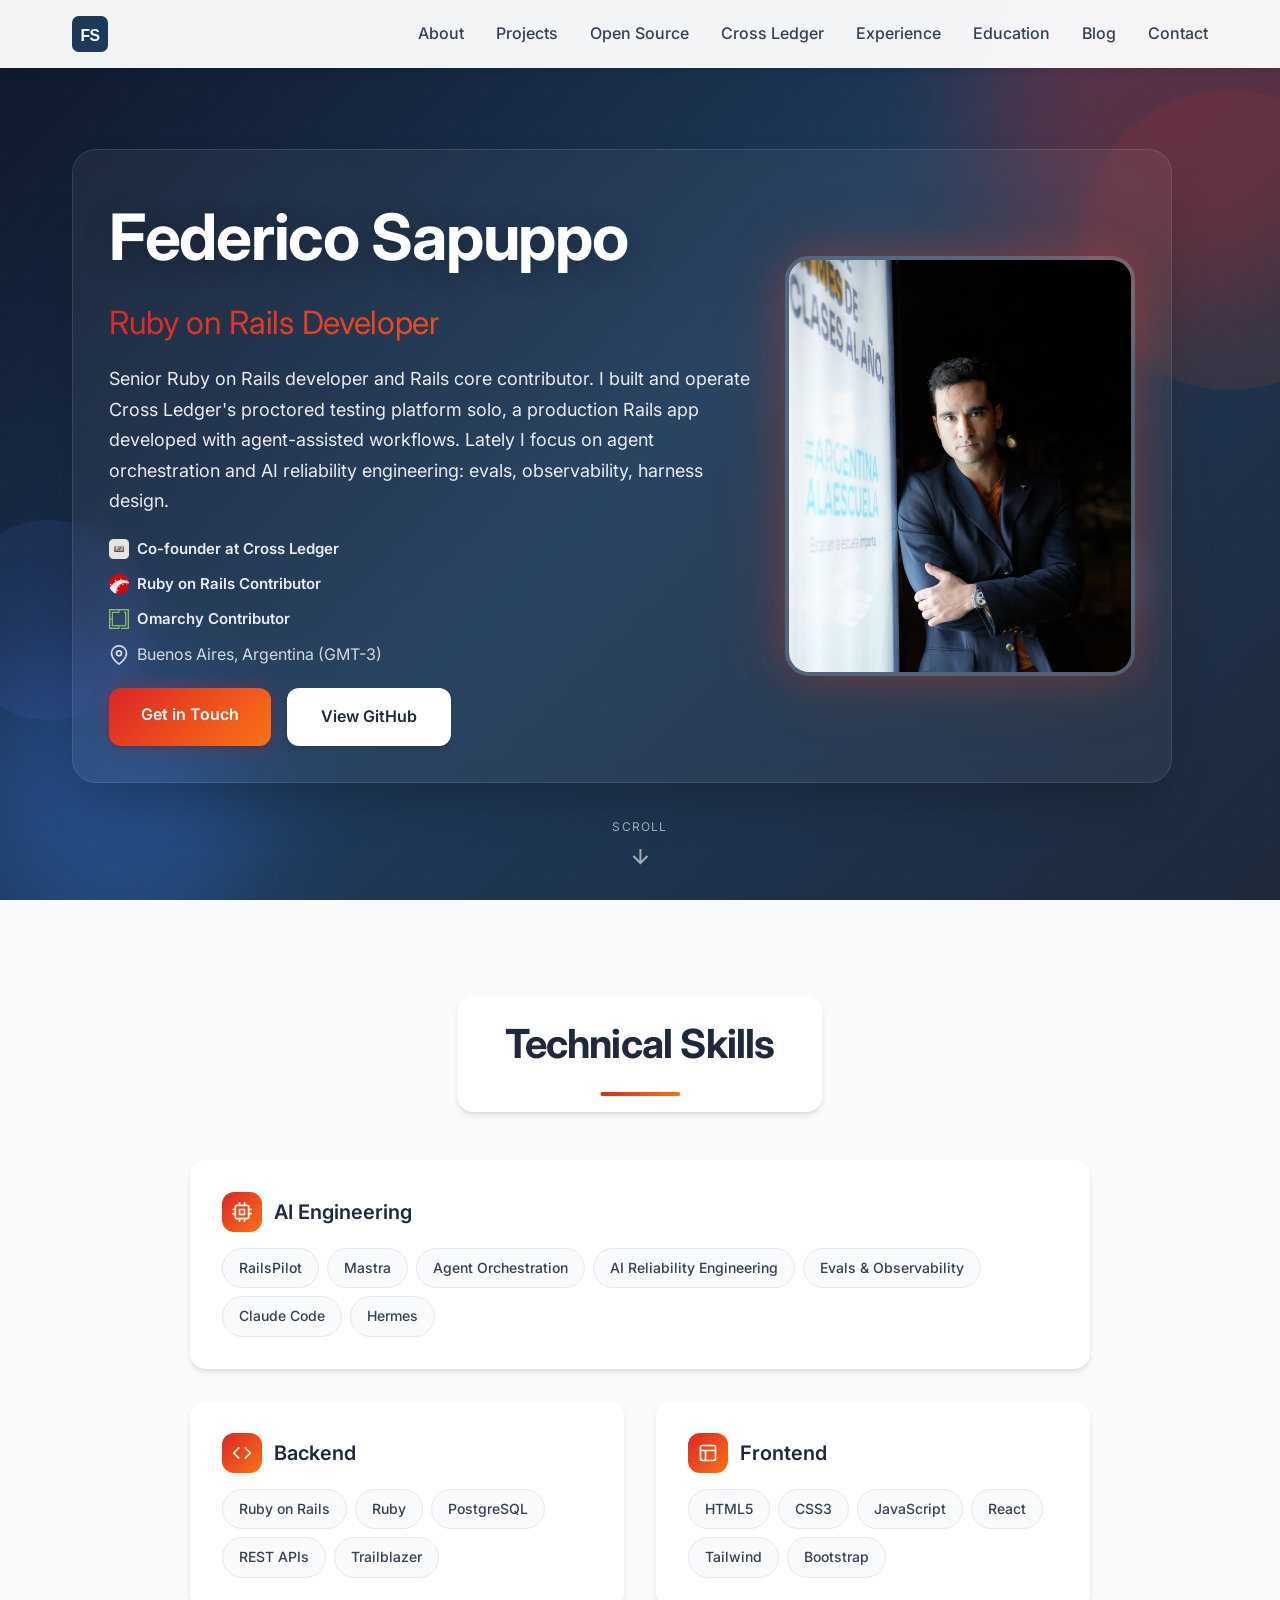
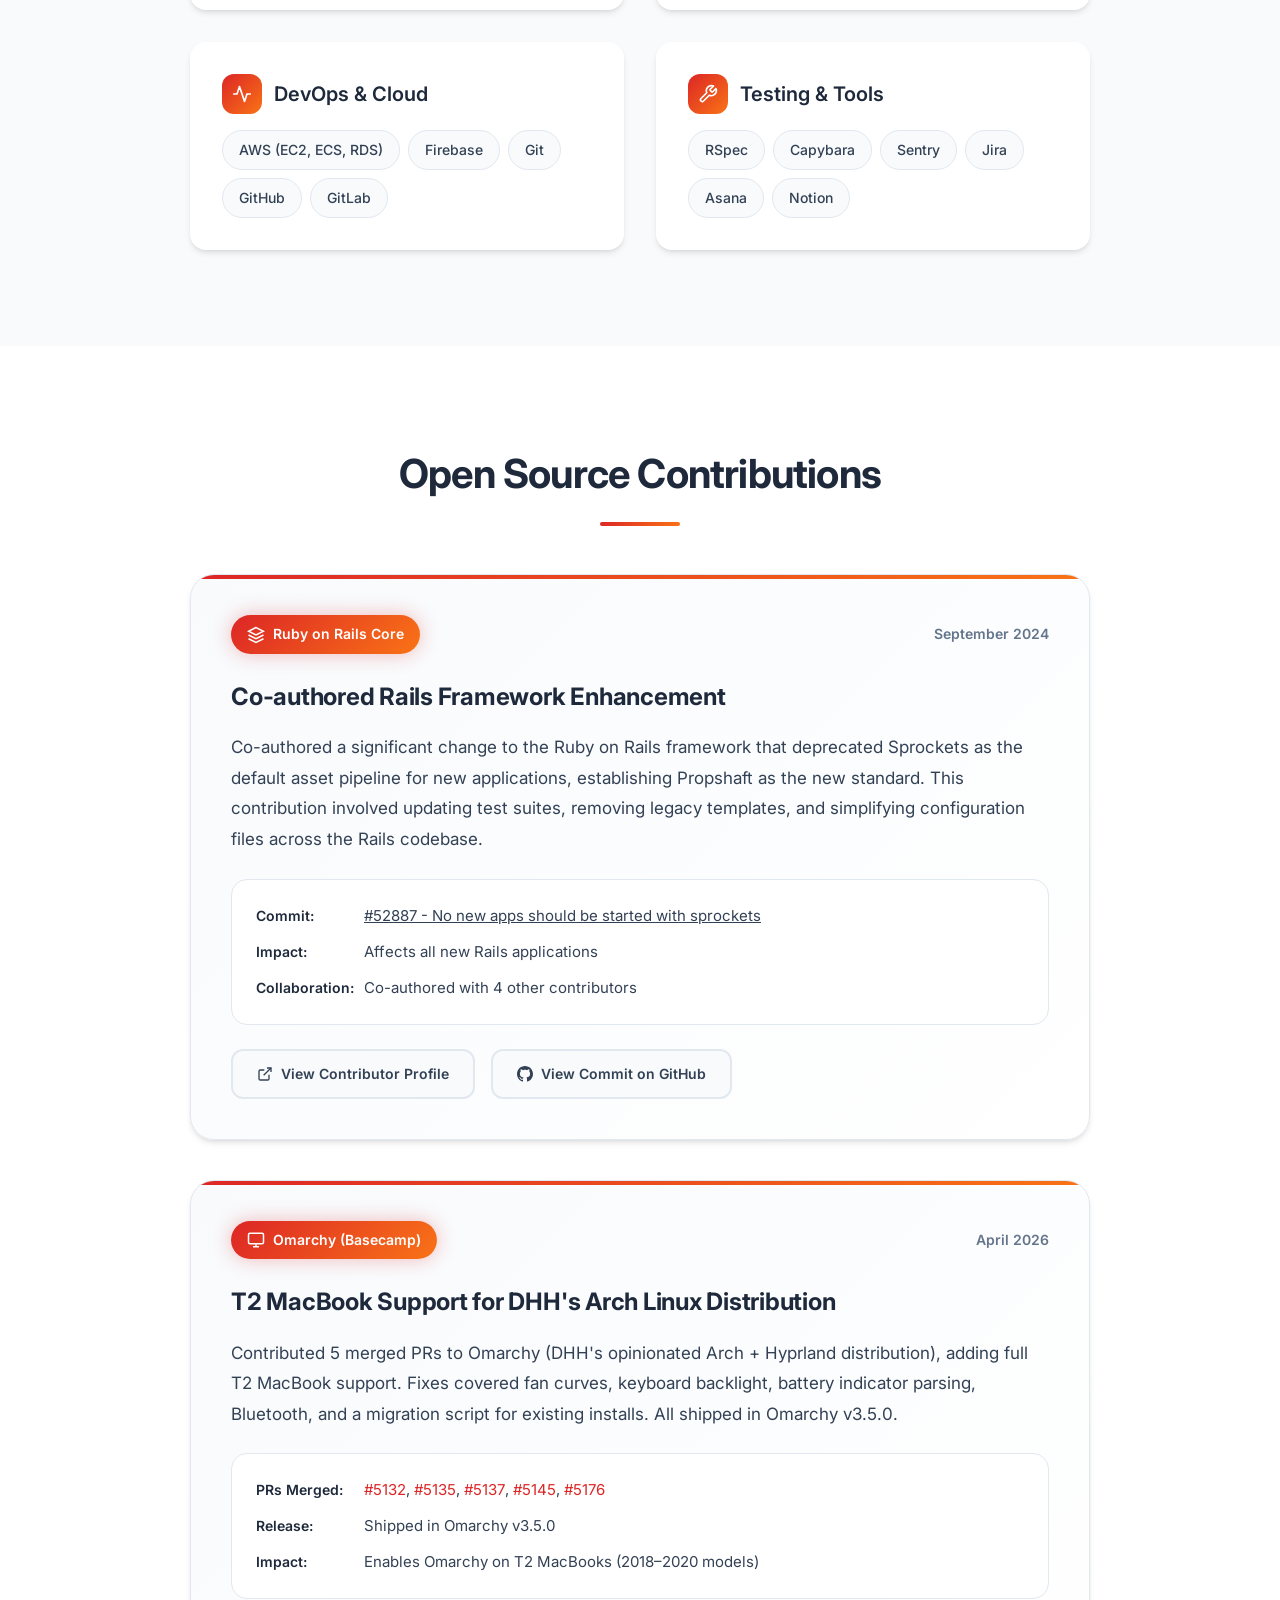
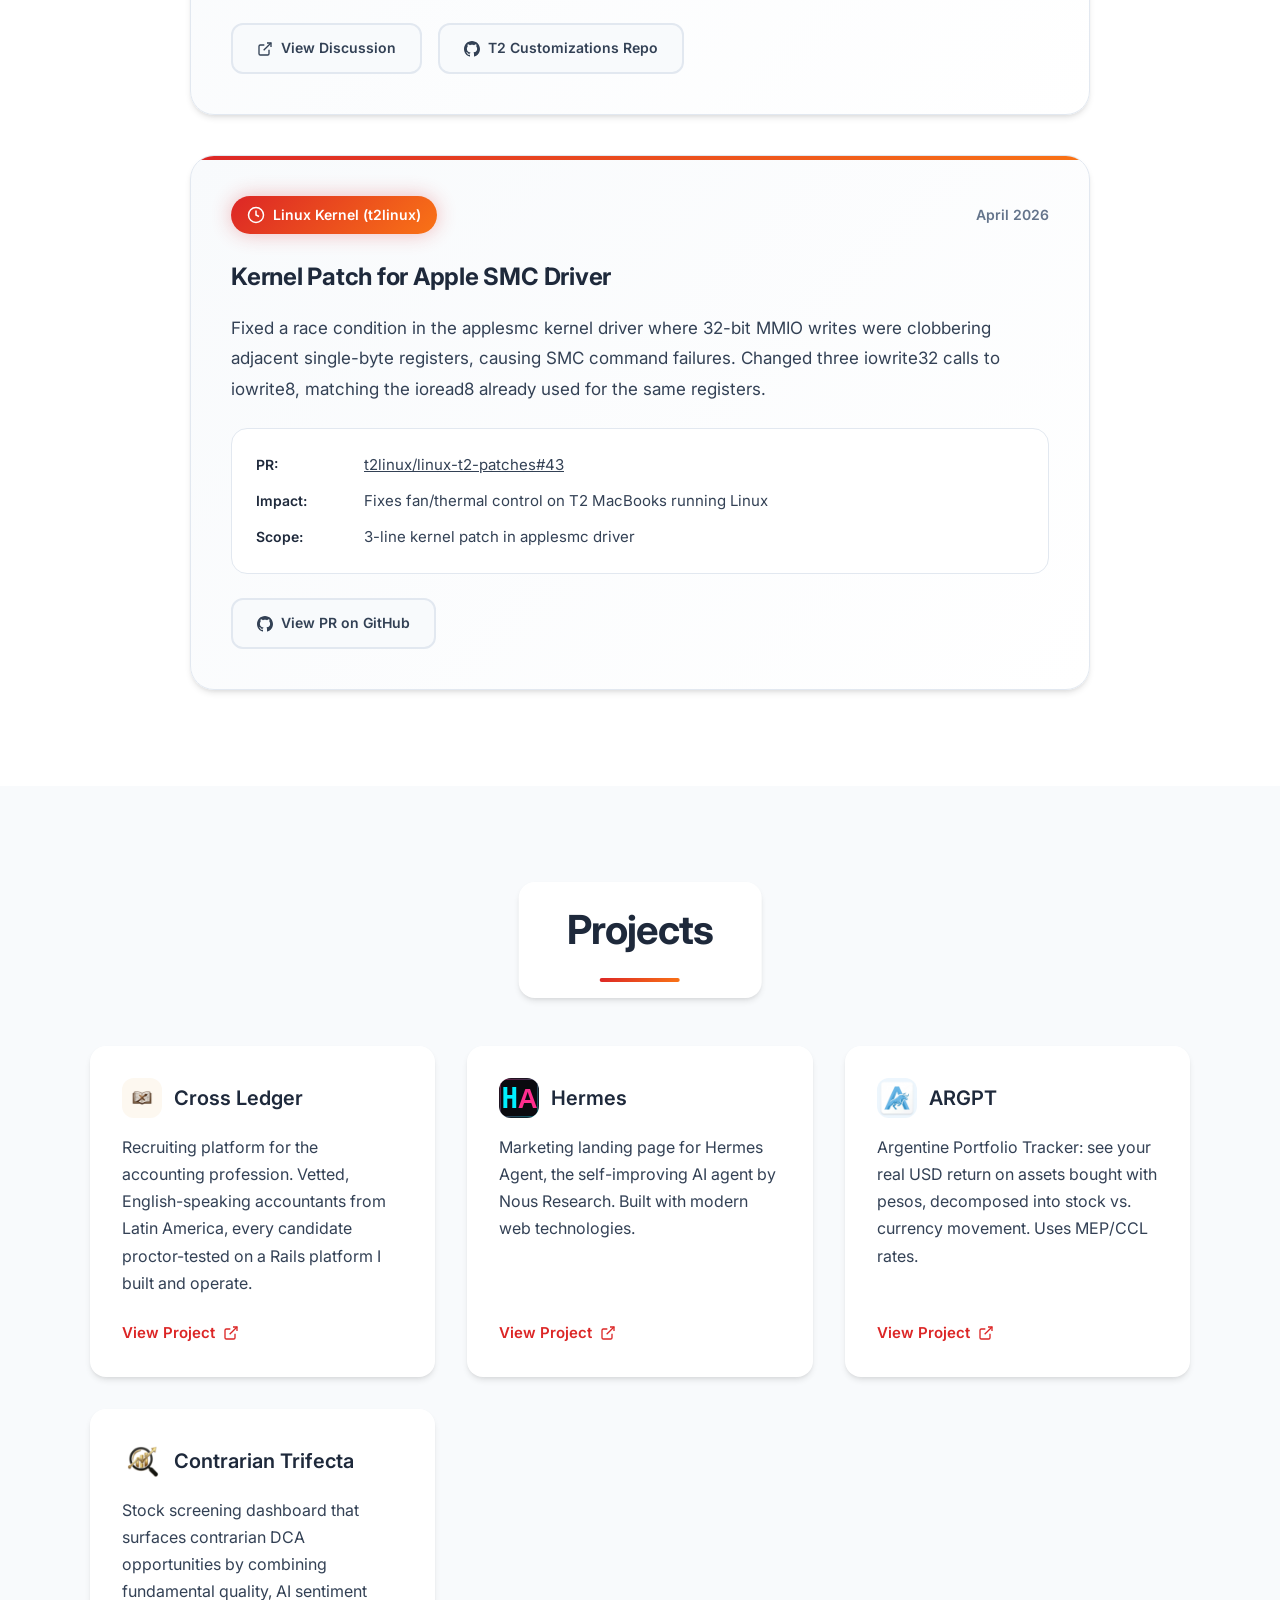
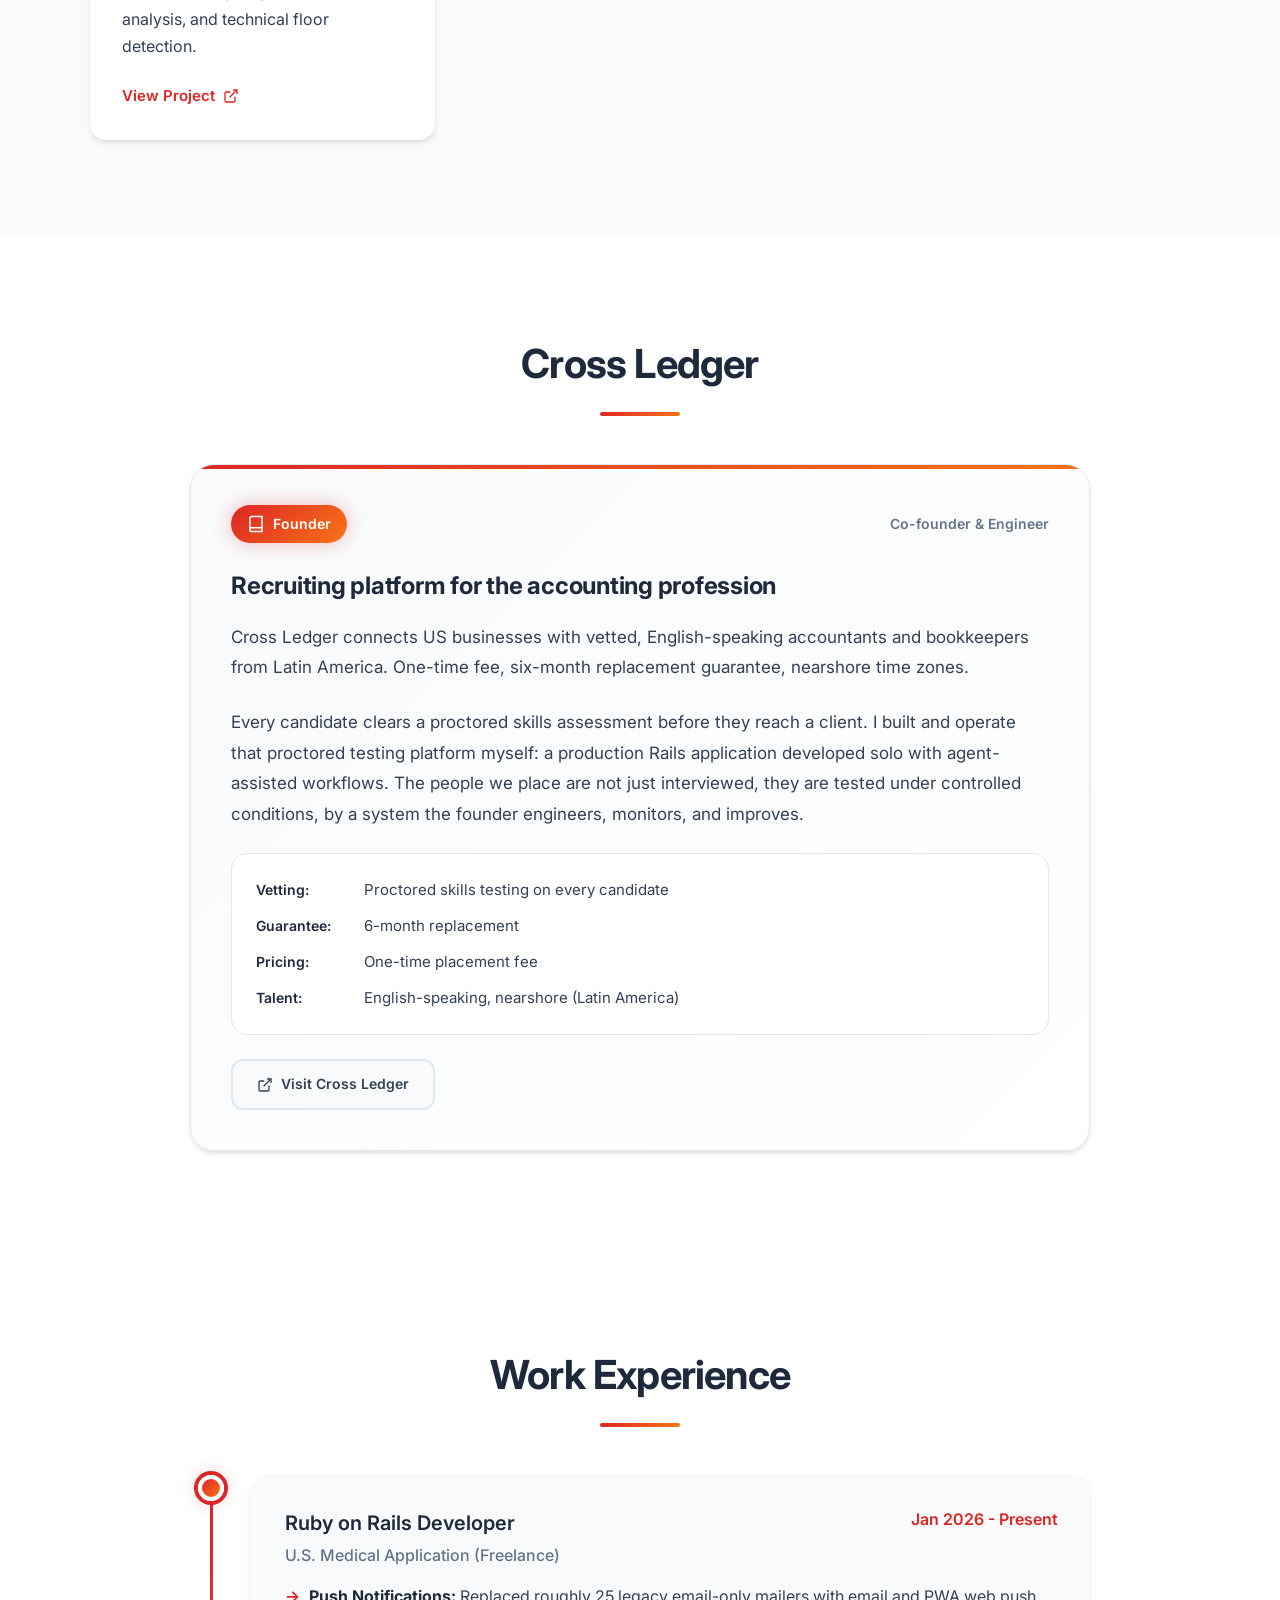
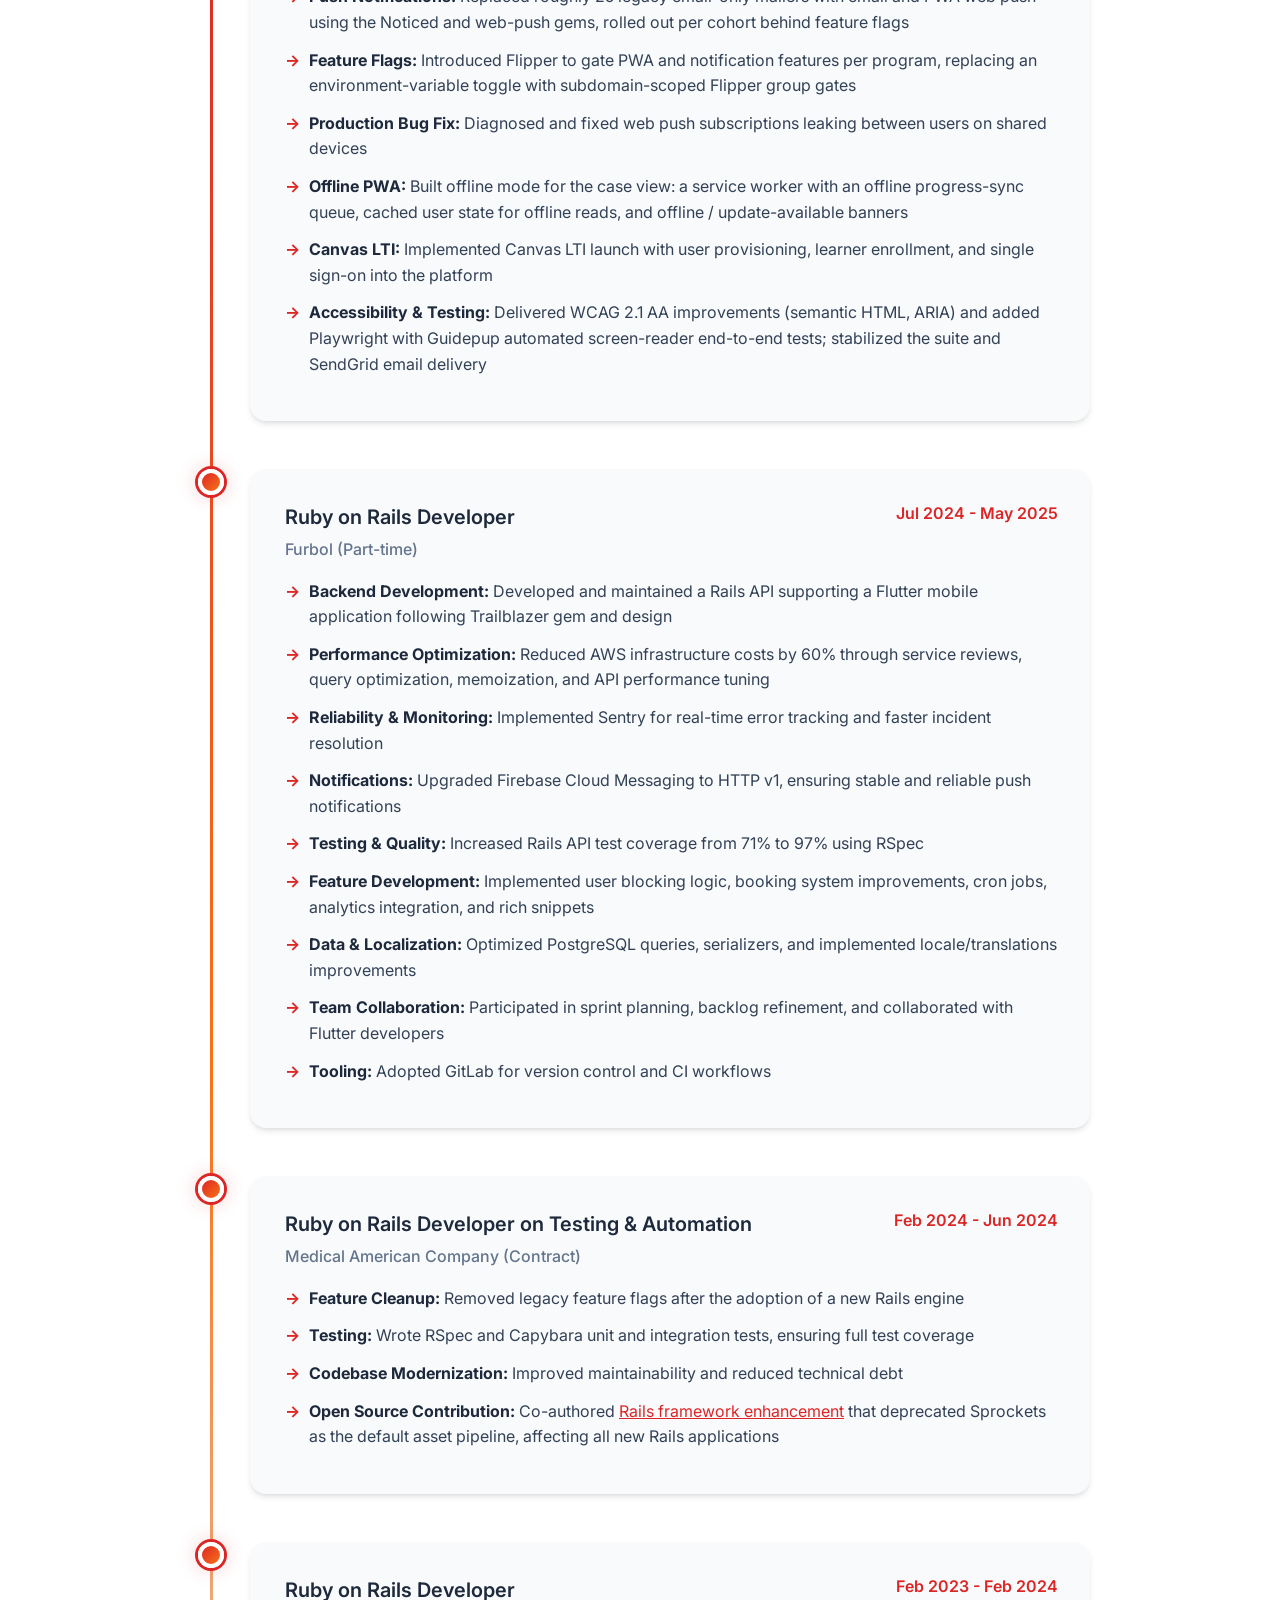
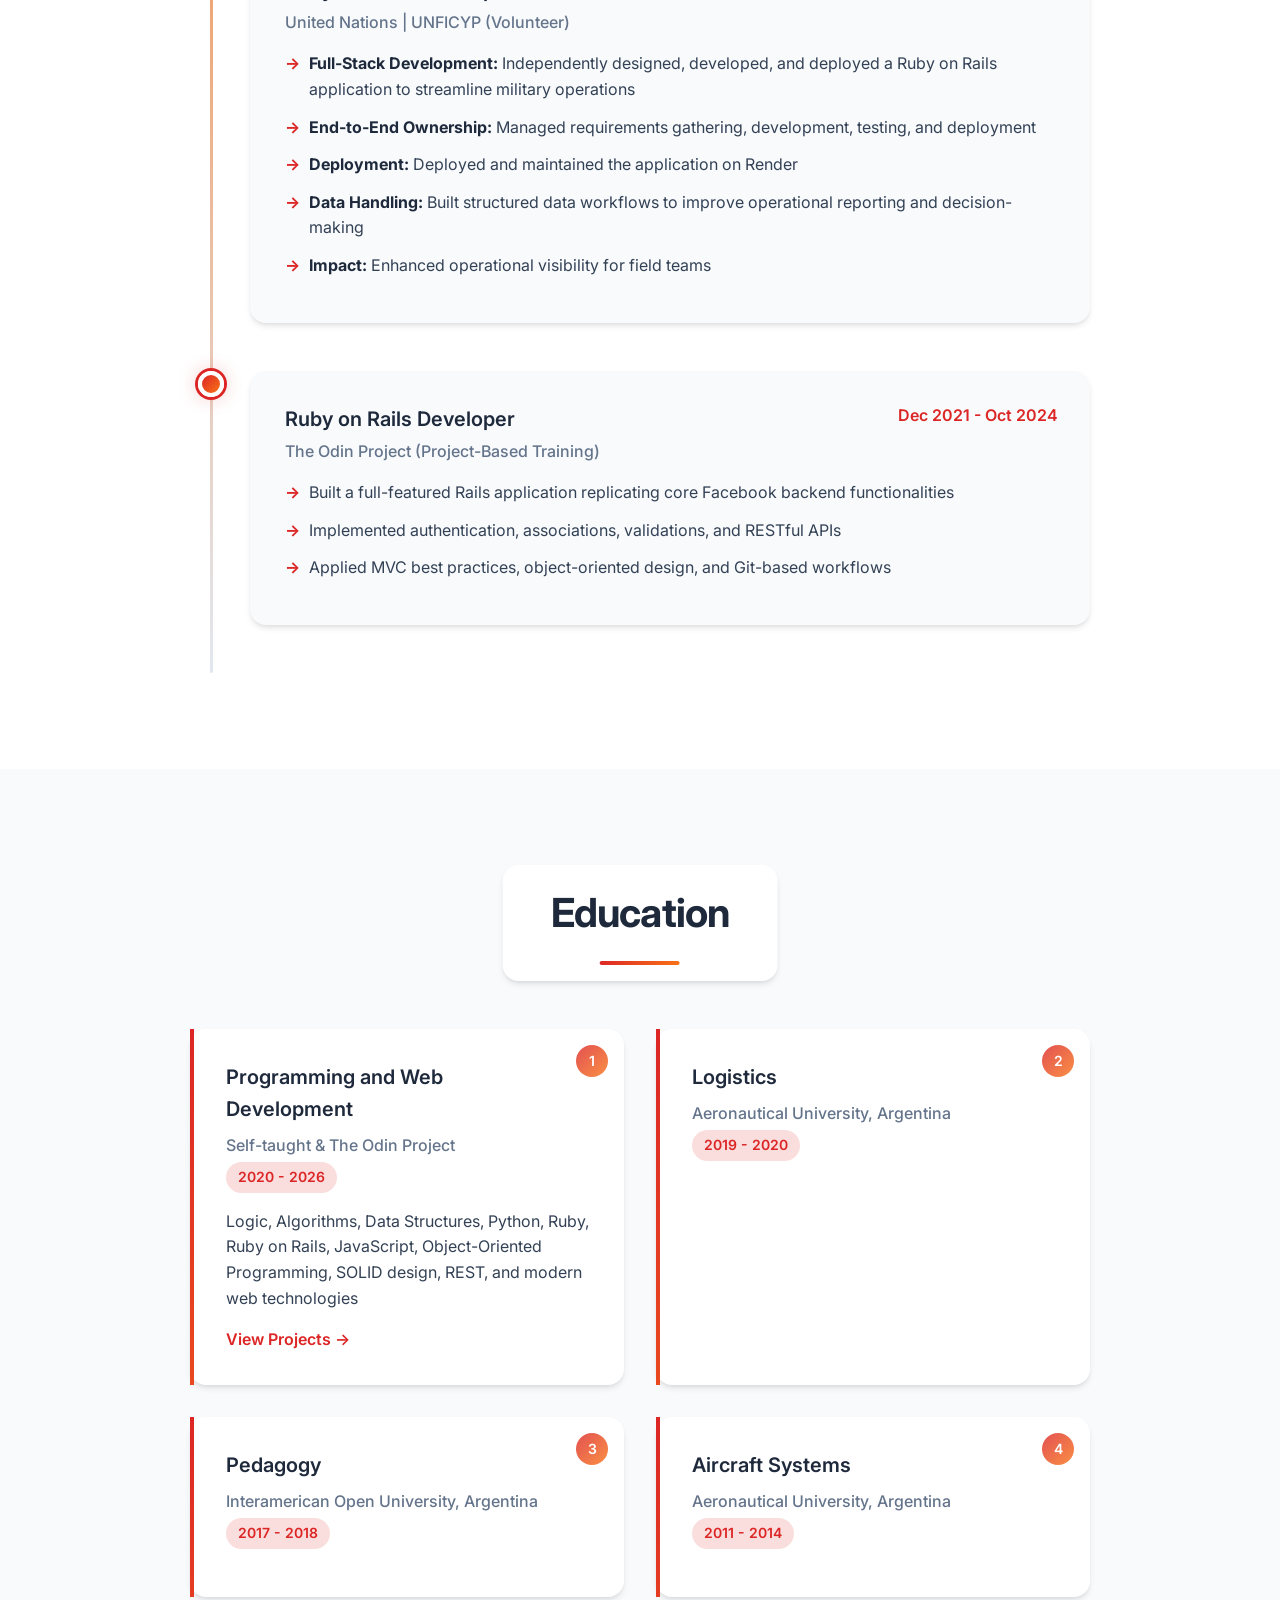
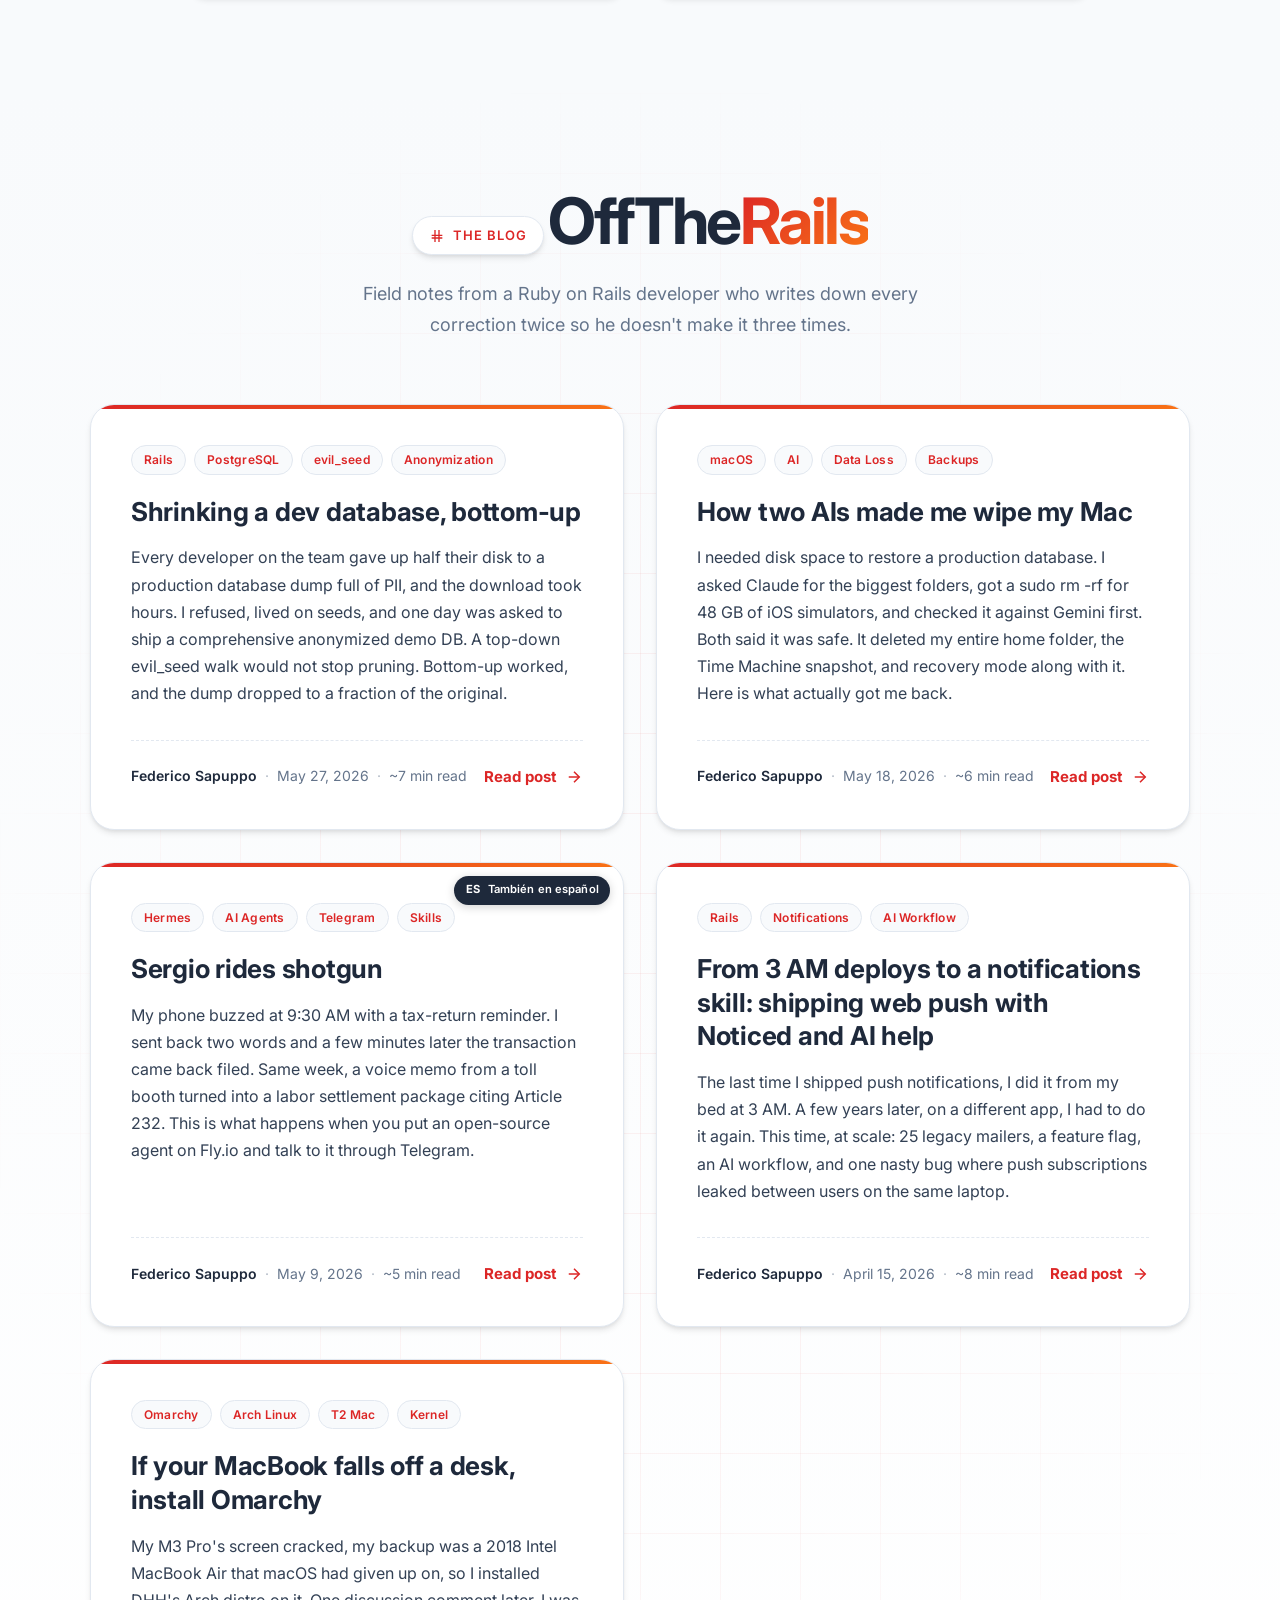
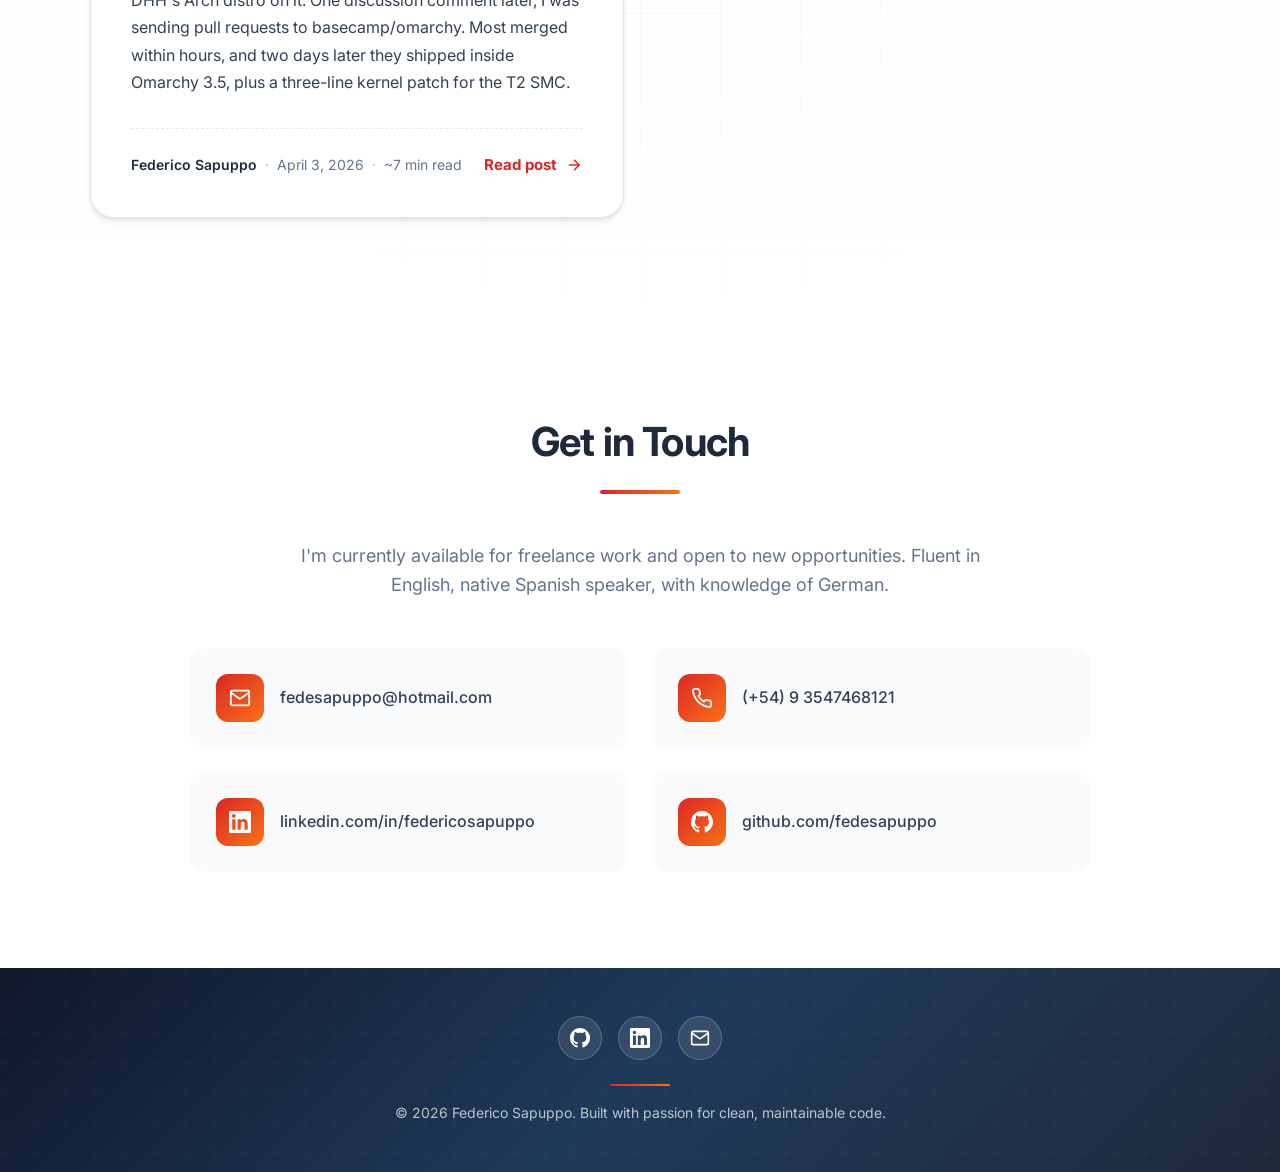
==== index.html @ 2a0ed0da "deploy: fedesapuppo/personal-website@1fe53f25c84c858ea841ea7eb1c3fbdde843193e" ====
<!DOCTYPE html>
<html lang="en">
<head>
    <meta charset="UTF-8">
    <meta name="viewport" content="width=device-width, initial-scale=1.0">
    <meta name="description" content="Federico Sapuppo, Senior Ruby on Rails developer and Rails core contributor. Co-founder of Cross Ledger. Working on agent orchestration and AI reliability engineering: evals, observability, and harness design for production LLM systems.">
    <title>Federico Sapuppo - Senior Ruby on Rails Developer</title>

    <!-- Open Graph / Social Media Meta Tags -->
    <meta property="og:type" content="profile">
    <meta property="og:title" content="Federico Sapuppo - Senior Ruby on Rails Developer">
    <meta property="og:description" content="Senior Ruby on Rails developer and Rails core contributor. Co-founder of Cross Ledger. Agent orchestration and AI reliability engineering: evals, observability, and harness design for production LLM systems.">
    <meta property="og:url" content="https://fedesapuppo.com">
    <meta property="og:image" content="https://fedesapuppo.com/og-image.jpg">
    <meta property="og:image:width" content="1600">
    <meta property="og:image:height" content="1600">
    <meta name="twitter:card" content="summary">
    <meta name="twitter:image" content="https://fedesapuppo.com/og-image.jpg">
    <meta name="twitter:title" content="Federico Sapuppo - Senior Ruby on Rails Developer">
    <meta name="twitter:description" content="Senior Ruby on Rails Developer | Rails Core Contributor | AI Reliability Engineering | Co-founder, Cross Ledger">

    <link rel="icon" type="image/svg+xml" href="favicon.svg">
    <link rel="icon" type="image/png" sizes="32x32" href="favicon.png">
    <link rel="icon" type="image/png" sizes="192x192" href="favicon-192.png">
    <link rel="apple-touch-icon" sizes="192x192" href="favicon-192.png">
    <link rel="alternate" type="application/rss+xml" title="Off The Rails: Federico Sapuppo" href="https://fedesapuppo.com/blog/feed.xml">
    <link rel="stylesheet" href="styles.css">
    <link rel="preconnect" href="https://fonts.googleapis.com">
    <link rel="preconnect" href="https://fonts.gstatic.com" crossorigin>
    <link href="https://fonts.googleapis.com/css2?family=Inter:wght@300;400;600;700&display=swap" rel="stylesheet">

    <!-- Schema.org Structured Data -->
    <script type="application/ld+json">
    {
      "@context": "https://schema.org",
      "@type": "Person",
      "name": "Federico Sapuppo",
      "jobTitle": "Senior Ruby on Rails Developer",
      "location": {
        "@type": "Place",
        "name": "Buenos Aires, Argentina"
      },
      "worksFor": {
        "@type": "Organization",
        "name": "Cross Ledger",
        "url": "https://crossledger.net"
      },
      "email": "fedesapuppo@hotmail.com",
      "telephone": "+5493547468121",
      "url": "https://fedesapuppo.com",
      "image": "https://fedesapuppo.com/profile.jpg",
      "sameAs": [
        "https://github.com/fedesapuppo",
        "https://linkedin.com/in/federicosapuppo",
        "https://contributors.rubyonrails.org/contributors/federico-sapuppo/commits"
      ],
      "description": "Senior Ruby on Rails developer and Rails core contributor. Co-founder of Cross Ledger. Focused on agent orchestration and AI reliability engineering: evals, observability, and harness design for production LLM systems.",
      "knowsAbout": [
        "Ruby on Rails",
        "AI Agent Orchestration",
        "AI Reliability Engineering",
        "LLM Evaluations",
        "Observability",
        "Agent-Assisted Development",
        "Backend Development",
        "PostgreSQL",
        "AWS",
        "REST APIs",
        "Ruby",
        "JavaScript",
        "React",
        "Testing",
        "Open Source Contribution"
      ],
      "award": [
        {
          "@type": "CreativeWork",
          "name": "Ruby on Rails Core Contribution",
          "description": "Co-authored Rails framework enhancement deprecating Sprockets for new applications",
          "url": "https://github.com/rails/rails/commit/0f43feda04d45aec064aedc312d265a529e4915d",
          "datePublished": "2024-09-14"
        }
      ]
    }
    </script>
</head>
<body>
    <!-- Navigation -->
    <nav class="navbar">
        <div class="container">
            <a href="#" class="logo" aria-label="Federico Sapuppo home"><img src="favicon.svg" alt=""></a>
            <button class="hamburger" aria-label="Toggle navigation" aria-expanded="false">
                <span></span>
                <span></span>
                <span></span>
            </button>
            <ul class="nav-links">
                <li><a href="#about">About</a></li>
                <li><a href="#projects">Projects</a></li>
                <li><a href="#open-source">Open Source</a></li>
                <li><a href="#cross-ledger">Cross Ledger</a></li>
                <li><a href="#experience">Experience</a></li>
                <li><a href="#education">Education</a></li>
                <li><a href="blog/">Blog</a></li>
                <li><a href="#contact">Contact</a></li>
            </ul>
        </div>
    </nav>

    <!-- Hero Section -->
    <section class="hero" id="about">
        <!-- Floating geometric shapes -->
        <div class="hero-shapes">
            <div class="shape shape-1"></div>
            <div class="shape shape-2"></div>
            <div class="shape shape-3"></div>
            <div class="shape shape-4"></div>
            <div class="orb orb-1"></div>
            <div class="orb orb-2"></div>
        </div>

        <div class="container">
            <div class="hero-content">
                <div class="hero-card">
                    <div class="hero-card-inner">
                        <div class="hero-text">
                            <h1 class="hero-title">Federico Sapuppo</h1>
                            <h2 class="hero-subtitle">Ruby on Rails Developer</h2>
                            <p class="hero-description">
                                Senior Ruby on Rails developer and Rails core contributor. I built and operate Cross Ledger's proctored testing platform solo, a production Rails app developed with agent-assisted workflows. Lately I focus on agent orchestration and AI reliability engineering: evals, observability, harness design.
                            </p>
                            <div class="hero-meta-line">
                                <div class="hero-rails-contributor">
                                    <img src="crossledger-icon.png" width="20" height="20" alt="" aria-hidden="true">
                                    <a href="https://crossledger.net" target="_blank" rel="noopener noreferrer">Co-founder at Cross Ledger</a>
                                </div>
                                <div class="hero-rails-contributor">
                                    <img src="rails-icon.png" width="20" height="20" alt="" aria-hidden="true">
                                    <a href="https://contributors.rubyonrails.org/contributors/federico-sapuppo/commits" target="_blank" rel="noopener noreferrer">Ruby on Rails Contributor</a>
                                </div>
                                <div class="hero-rails-contributor">
                                    <img src="omarchy-icon.png" width="20" height="20" alt="" aria-hidden="true">
                                    <a href="https://github.com/basecamp/omarchy/discussions/773" target="_blank" rel="noopener noreferrer">Omarchy Contributor</a>
                                </div>
                                <div class="hero-location">
                                    <svg width="20" height="20" viewBox="0 0 24 24" fill="none" stroke="currentColor" stroke-width="2">
                                        <path d="M21 10c0 7-9 13-9 13s-9-6-9-13a9 9 0 0 1 18 0z"></path>
                                        <circle cx="12" cy="10" r="3"></circle>
                                    </svg>
                                    Buenos Aires, Argentina (GMT-3)
                                </div>
                            </div>
                            <div class="hero-buttons">
                                <a href="#contact" class="btn btn-primary">Get in Touch</a>
                                <a href="https://github.com/fedesapuppo" target="_blank" rel="noopener noreferrer" class="btn btn-secondary">View GitHub</a>
                            </div>
                        </div>
                        <div class="hero-photo">
                            <img src="profile.jpg" alt="Federico Sapuppo" class="profile-img">
                        </div>
                    </div>
                </div>
            </div>
        </div>

        <!-- Scroll indicator -->
        <div class="scroll-indicator">
            <span>Scroll</span>
            <svg width="24" height="24" viewBox="0 0 24 24" fill="none" stroke="currentColor" stroke-width="2">
                <path d="M12 5v14M19 12l-7 7-7-7"/>
            </svg>
        </div>
    </section>

    <!-- Skills Section -->
    <section class="skills">
        <div class="container">
            <h2 class="section-title">Technical Skills</h2>
            <div class="skills-grid">
                <div class="skill-category skill-category--featured">
                    <div class="skill-header">
                        <div class="skill-icon">
                            <svg viewBox="0 0 24 24" fill="none" stroke="currentColor" stroke-width="2" stroke-linecap="round" stroke-linejoin="round">
                                <rect x="4" y="4" width="16" height="16" rx="2"></rect>
                                <rect x="9" y="9" width="6" height="6"></rect>
                                <line x1="9" y1="1" x2="9" y2="4"></line>
                                <line x1="15" y1="1" x2="15" y2="4"></line>
                                <line x1="9" y1="20" x2="9" y2="23"></line>
                                <line x1="15" y1="20" x2="15" y2="23"></line>
                                <line x1="20" y1="9" x2="23" y2="9"></line>
                                <line x1="20" y1="14" x2="23" y2="14"></line>
                                <line x1="1" y1="9" x2="4" y2="9"></line>
                                <line x1="1" y1="14" x2="4" y2="14"></line>
                            </svg>
                        </div>
                        <h3>AI Engineering</h3>
                    </div>
                    <div class="skill-tags">
                        <a href="https://github.com/tute/railspilot-toolkit" target="_blank" rel="noopener noreferrer" class="tag">RailsPilot</a>
                        <a href="https://mastra.ai" target="_blank" rel="noopener noreferrer" class="tag">Mastra</a>
                        <a href="blog/sergio-pocket.html" class="tag">Agent Orchestration</a>
                        <a href="blog/sergio-pocket.html" class="tag">AI Reliability Engineering</a>
                        <a href="https://railspilot.ai" target="_blank" rel="noopener noreferrer" class="tag">Evals &amp; Observability</a>
                        <a href="https://claude.ai/code" target="_blank" rel="noopener noreferrer" class="tag">Claude Code</a>
                        <a href="https://hermes.nousresearch.com/" target="_blank" rel="noopener noreferrer" class="tag">Hermes</a>
                    </div>
                </div>
                <div class="skill-category">
                    <div class="skill-header">
                        <div class="skill-icon">
                            <svg viewBox="0 0 24 24" fill="none" stroke="currentColor" stroke-width="2" stroke-linecap="round" stroke-linejoin="round">
                                <polyline points="16 18 22 12 16 6"></polyline>
                                <polyline points="8 6 2 12 8 18"></polyline>
                            </svg>
                        </div>
                        <h3>Backend</h3>
                    </div>
                    <div class="skill-tags">
                        <a href="https://rubyonrails.org/" target="_blank" rel="noopener noreferrer" class="tag">Ruby on Rails</a>
                        <a href="https://www.ruby-lang.org/" target="_blank" rel="noopener noreferrer" class="tag">Ruby</a>
                        <a href="https://www.postgresql.org/" target="_blank" rel="noopener noreferrer" class="tag">PostgreSQL</a>
                        <a href="https://restfulapi.net/" target="_blank" rel="noopener noreferrer" class="tag">REST APIs</a>
                        <a href="https://trailblazer.to/" target="_blank" rel="noopener noreferrer" class="tag">Trailblazer</a>
                    </div>
                </div>
                <div class="skill-category">
                    <div class="skill-header">
                        <div class="skill-icon">
                            <svg viewBox="0 0 24 24" fill="none" stroke="currentColor" stroke-width="2" stroke-linecap="round" stroke-linejoin="round">
                                <rect x="3" y="3" width="18" height="18" rx="2" ry="2"></rect>
                                <line x1="3" y1="9" x2="21" y2="9"></line>
                                <line x1="9" y1="21" x2="9" y2="9"></line>
                            </svg>
                        </div>
                        <h3>Frontend</h3>
                    </div>
                    <div class="skill-tags">
                        <a href="https://developer.mozilla.org/en-US/docs/Web/HTML" target="_blank" rel="noopener noreferrer" class="tag">HTML5</a>
                        <a href="https://developer.mozilla.org/en-US/docs/Web/CSS" target="_blank" rel="noopener noreferrer" class="tag">CSS3</a>
                        <a href="https://developer.mozilla.org/en-US/docs/Web/JavaScript" target="_blank" rel="noopener noreferrer" class="tag">JavaScript</a>
                        <a href="https://react.dev/" target="_blank" rel="noopener noreferrer" class="tag">React</a>
                        <a href="https://tailwindcss.com/" target="_blank" rel="noopener noreferrer" class="tag">Tailwind</a>
                        <a href="https://getbootstrap.com/" target="_blank" rel="noopener noreferrer" class="tag">Bootstrap</a>
                    </div>
                </div>
                <div class="skill-category">
                    <div class="skill-header">
                        <div class="skill-icon">
                            <svg viewBox="0 0 24 24" fill="none" stroke="currentColor" stroke-width="2" stroke-linecap="round" stroke-linejoin="round">
                                <path d="M22 12h-4l-3 9L9 3l-3 9H2"></path>
                            </svg>
                        </div>
                        <h3>DevOps & Cloud</h3>
                    </div>
                    <div class="skill-tags">
                        <a href="https://aws.amazon.com/" target="_blank" rel="noopener noreferrer" class="tag">AWS (EC2, ECS, RDS)</a>
                        <a href="https://firebase.google.com/" target="_blank" rel="noopener noreferrer" class="tag">Firebase</a>
                        <a href="https://git-scm.com/" target="_blank" rel="noopener noreferrer" class="tag">Git</a>
                        <a href="https://github.com/" target="_blank" rel="noopener noreferrer" class="tag">GitHub</a>
                        <a href="https://gitlab.com/" target="_blank" rel="noopener noreferrer" class="tag">GitLab</a>
                    </div>
                </div>
                <div class="skill-category">
                    <div class="skill-header">
                        <div class="skill-icon">
                            <svg viewBox="0 0 24 24" fill="none" stroke="currentColor" stroke-width="2" stroke-linecap="round" stroke-linejoin="round">
                                <path d="M14.7 6.3a1 1 0 0 0 0 1.4l1.6 1.6a1 1 0 0 0 1.4 0l3.77-3.77a6 6 0 0 1-7.94 7.94l-6.91 6.91a2.12 2.12 0 0 1-3-3l6.91-6.91a6 6 0 0 1 7.94-7.94l-3.76 3.76z"></path>
                            </svg>
                        </div>
                        <h3>Testing & Tools</h3>
                    </div>
                    <div class="skill-tags">
                        <a href="https://rspec.info/" target="_blank" rel="noopener noreferrer" class="tag">RSpec</a>
                        <a href="https://teamcapybara.github.io/capybara/" target="_blank" rel="noopener noreferrer" class="tag">Capybara</a>
                        <a href="https://sentry.io/" target="_blank" rel="noopener noreferrer" class="tag">Sentry</a>
                        <a href="https://www.atlassian.com/software/jira" target="_blank" rel="noopener noreferrer" class="tag">Jira</a>
                        <a href="https://asana.com/" target="_blank" rel="noopener noreferrer" class="tag">Asana</a>
                        <a href="https://www.notion.so/" target="_blank" rel="noopener noreferrer" class="tag">Notion</a>
                    </div>
                </div>
            </div>
        </div>
    </section>

    <!-- Open Source Contributions Section -->
    <section class="open-source" id="open-source">
        <div class="container">
            <h2 class="section-title">Open Source Contributions</h2>
            <div class="contribution-card">
                <div class="contribution-header">
                    <div class="contribution-badge">
                        <svg width="24" height="24" viewBox="0 0 24 24" fill="none" stroke="currentColor" stroke-width="2">
                            <path d="M12 2L2 7l10 5 10-5-10-5z"></path>
                            <path d="M2 17l10 5 10-5"></path>
                            <path d="M2 12l10 5 10-5"></path>
                        </svg>
                        Ruby on Rails Core
                    </div>
                    <span class="contribution-date">September 2024</span>
                </div>
                <h3 class="contribution-title">Co-authored Rails Framework Enhancement</h3>
                <p class="contribution-description">
                    Co-authored a significant change to the Ruby on Rails framework that deprecated Sprockets as the default asset pipeline for new applications, establishing Propshaft as the new standard. This contribution involved updating test suites, removing legacy templates, and simplifying configuration files across the Rails codebase.
                </p>
                <div class="contribution-details">
                    <div class="contribution-stat">
                        <span class="stat-label">Commit:</span>
                        <a href="https://github.com/rails/rails/commit/0f43feda04d45aec064aedc312d265a529e4915d" target="_blank" rel="noopener noreferrer" class="stat-value">
                            #52887 - No new apps should be started with sprockets
                        </a>
                    </div>
                    <div class="contribution-stat">
                        <span class="stat-label">Impact:</span>
                        <span class="stat-value">Affects all new Rails applications</span>
                    </div>
                    <div class="contribution-stat">
                        <span class="stat-label">Collaboration:</span>
                        <span class="stat-value">Co-authored with 4 other contributors</span>
                    </div>
                </div>
                <div class="contribution-links">
                    <a href="https://contributors.rubyonrails.org/contributors/federico-sapuppo/commits" target="_blank" rel="noopener noreferrer" class="contribution-link">
                        <svg width="16" height="16" viewBox="0 0 24 24" fill="none" stroke="currentColor" stroke-width="2">
                            <path d="M18 13v6a2 2 0 0 1-2 2H5a2 2 0 0 1-2-2V8a2 2 0 0 1 2-2h6"></path>
                            <polyline points="15 3 21 3 21 9"></polyline>
                            <line x1="10" y1="14" x2="21" y2="3"></line>
                        </svg>
                        View Contributor Profile
                    </a>
                    <a href="https://github.com/rails/rails/commit/0f43feda04d45aec064aedc312d265a529e4915d" target="_blank" rel="noopener noreferrer" class="contribution-link">
                        <svg width="16" height="16" viewBox="0 0 24 24" fill="currentColor">
                            <path d="M12 0c-6.626 0-12 5.373-12 12 0 5.302 3.438 9.8 8.207 11.387.599.111.793-.261.793-.577v-2.234c-3.338.726-4.033-1.416-4.033-1.416-.546-1.387-1.333-1.756-1.333-1.756-1.089-.745.083-.729.083-.729 1.205.084 1.839 1.237 1.839 1.237 1.07 1.834 2.807 1.304 3.492.997.107-.775.418-1.305.762-1.604-2.665-.305-5.467-1.334-5.467-5.931 0-1.311.469-2.381 1.236-3.221-.124-.303-.535-1.524.117-3.176 0 0 1.008-.322 3.301 1.23.957-.266 1.983-.399 3.003-.404 1.02.005 2.047.138 3.006.404 2.291-1.552 3.297-1.23 3.297-1.23.653 1.653.242 2.874.118 3.176.77.84 1.235 1.911 1.235 3.221 0 4.609-2.807 5.624-5.479 5.921.43.372.823 1.102.823 2.222v3.293c0 .319.192.694.801.576 4.765-1.589 8.199-6.086 8.199-11.386 0-6.627-5.373-12-12-12z"/>
                        </svg>
                        View Commit on GitHub
                    </a>
                </div>
            </div>

            <div class="contribution-card">
                <div class="contribution-header">
                    <div class="contribution-badge">
                        <svg width="24" height="24" viewBox="0 0 24 24" fill="none" stroke="currentColor" stroke-width="2">
                            <rect x="2" y="3" width="20" height="14" rx="2" ry="2"></rect>
                            <line x1="8" y1="21" x2="16" y2="21"></line>
                            <line x1="12" y1="17" x2="12" y2="21"></line>
                        </svg>
                        Omarchy (Basecamp)
                    </div>
                    <span class="contribution-date">April 2026</span>
                </div>
                <h3 class="contribution-title">T2 MacBook Support for DHH's Arch Linux Distribution</h3>
                <p class="contribution-description">
                    Contributed 5 merged PRs to Omarchy (DHH's opinionated Arch + Hyprland distribution), adding full T2 MacBook support. Fixes covered fan curves, keyboard backlight, battery indicator parsing, Bluetooth, and a migration script for existing installs. All shipped in Omarchy v3.5.0.
                </p>
                <div class="contribution-details">
                    <div class="contribution-stat">
                        <span class="stat-label">PRs Merged:</span>
                        <span class="stat-value">
                            <a href="https://github.com/basecamp/omarchy/pull/5132" target="_blank" rel="noopener noreferrer">#5132</a>,
                            <a href="https://github.com/basecamp/omarchy/pull/5135" target="_blank" rel="noopener noreferrer">#5135</a>,
                            <a href="https://github.com/basecamp/omarchy/pull/5137" target="_blank" rel="noopener noreferrer">#5137</a>,
                            <a href="https://github.com/basecamp/omarchy/pull/5145" target="_blank" rel="noopener noreferrer">#5145</a>,
                            <a href="https://github.com/basecamp/omarchy/pull/5176" target="_blank" rel="noopener noreferrer">#5176</a>
                        </span>
                    </div>
                    <div class="contribution-stat">
                        <span class="stat-label">Release:</span>
                        <span class="stat-value">Shipped in Omarchy v3.5.0</span>
                    </div>
                    <div class="contribution-stat">
                        <span class="stat-label">Impact:</span>
                        <span class="stat-value">Enables Omarchy on T2 MacBooks (2018–2020 models)</span>
                    </div>
                </div>
                <div class="contribution-links">
                    <a href="https://github.com/basecamp/omarchy/discussions/773" target="_blank" rel="noopener noreferrer" class="contribution-link">
                        <svg width="16" height="16" viewBox="0 0 24 24" fill="none" stroke="currentColor" stroke-width="2">
                            <path d="M18 13v6a2 2 0 0 1-2 2H5a2 2 0 0 1-2-2V8a2 2 0 0 1 2-2h6"></path>
                            <polyline points="15 3 21 3 21 9"></polyline>
                            <line x1="10" y1="14" x2="21" y2="3"></line>
                        </svg>
                        View Discussion
                    </a>
                    <a href="https://github.com/fedesapuppo/t2-mac-customizations" target="_blank" rel="noopener noreferrer" class="contribution-link">
                        <svg width="16" height="16" viewBox="0 0 24 24" fill="currentColor">
                            <path d="M12 0c-6.626 0-12 5.373-12 12 0 5.302 3.438 9.8 8.207 11.387.599.111.793-.261.793-.577v-2.234c-3.338.726-4.033-1.416-4.033-1.416-.546-1.387-1.333-1.756-1.333-1.756-1.089-.745.083-.729.083-.729 1.205.084 1.839 1.237 1.839 1.237 1.07 1.834 2.807 1.304 3.492.997.107-.775.418-1.305.762-1.604-2.665-.305-5.467-1.334-5.467-5.931 0-1.311.469-2.381 1.236-3.221-.124-.303-.535-1.524.117-3.176 0 0 1.008-.322 3.301 1.23.957-.266 1.983-.399 3.003-.404 1.02.005 2.047.138 3.006.404 2.291-1.552 3.297-1.23 3.297-1.23.653 1.653.242 2.874.118 3.176.77.84 1.235 1.911 1.235 3.221 0 4.609-2.807 5.624-5.479 5.921.43.372.823 1.102.823 2.222v3.293c0 .319.192.694.801.576 4.765-1.589 8.199-6.086 8.199-11.386 0-6.627-5.373-12-12-12z"/>
                        </svg>
                        T2 Customizations Repo
                    </a>
                </div>
            </div>

            <div class="contribution-card">
                <div class="contribution-header">
                    <div class="contribution-badge">
                        <svg width="24" height="24" viewBox="0 0 24 24" fill="none" stroke="currentColor" stroke-width="2">
                            <circle cx="12" cy="12" r="10"></circle>
                            <path d="M12 6v6l4 2"></path>
                        </svg>
                        Linux Kernel (t2linux)
                    </div>
                    <span class="contribution-date">April 2026</span>
                </div>
                <h3 class="contribution-title">Kernel Patch for Apple SMC Driver</h3>
                <p class="contribution-description">
                    Fixed a race condition in the applesmc kernel driver where 32-bit MMIO writes were clobbering adjacent single-byte registers, causing SMC command failures. Changed three iowrite32 calls to iowrite8, matching the ioread8 already used for the same registers.
                </p>
                <div class="contribution-details">
                    <div class="contribution-stat">
                        <span class="stat-label">PR:</span>
                        <a href="https://github.com/t2linux/linux-t2-patches/pull/43" target="_blank" rel="noopener noreferrer" class="stat-value">
                            t2linux/linux-t2-patches#43
                        </a>
                    </div>
                    <div class="contribution-stat">
                        <span class="stat-label">Impact:</span>
                        <span class="stat-value">Fixes fan/thermal control on T2 MacBooks running Linux</span>
                    </div>
                    <div class="contribution-stat">
                        <span class="stat-label">Scope:</span>
                        <span class="stat-value">3-line kernel patch in applesmc driver</span>
                    </div>
                </div>
                <div class="contribution-links">
                    <a href="https://github.com/t2linux/linux-t2-patches/pull/43" target="_blank" rel="noopener noreferrer" class="contribution-link">
                        <svg width="16" height="16" viewBox="0 0 24 24" fill="currentColor">
                            <path d="M12 0c-6.626 0-12 5.373-12 12 0 5.302 3.438 9.8 8.207 11.387.599.111.793-.261.793-.577v-2.234c-3.338.726-4.033-1.416-4.033-1.416-.546-1.387-1.333-1.756-1.333-1.756-1.089-.745.083-.729.083-.729 1.205.084 1.839 1.237 1.839 1.237 1.07 1.834 2.807 1.304 3.492.997.107-.775.418-1.305.762-1.604-2.665-.305-5.467-1.334-5.467-5.931 0-1.311.469-2.381 1.236-3.221-.124-.303-.535-1.524.117-3.176 0 0 1.008-.322 3.301 1.23.957-.266 1.983-.399 3.003-.404 1.02.005 2.047.138 3.006.404 2.291-1.552 3.297-1.23 3.297-1.23.653 1.653.242 2.874.118 3.176.77.84 1.235 1.911 1.235 3.221 0 4.609-2.807 5.624-5.479 5.921.43.372.823 1.102.823 2.222v3.293c0 .319.192.694.801.576 4.765-1.589 8.199-6.086 8.199-11.386 0-6.627-5.373-12-12-12z"/>
                        </svg>
                        View PR on GitHub
                    </a>
                </div>
            </div>
        </div>
    </section>

    <!-- Projects Section -->
    <section class="projects" id="projects">
        <div class="container">
            <h2 class="section-title">Projects</h2>
            <div class="projects-grid">
                <div class="project-card">
                    <div class="project-card-top">
                        <div class="project-icon project-icon--favicon">
                            <img src="crossledger-icon.png" width="40" height="40" alt="" aria-hidden="true">
                        </div>
                        <h3 class="project-title">Cross Ledger</h3>
                    </div>
                    <p class="project-description">Recruiting platform for the accounting profession. Vetted, English-speaking accountants from Latin America, every candidate proctor-tested on a Rails platform I built and operate.</p>
                    <a href="https://crossledger.net" target="_blank" rel="noopener noreferrer" class="project-link">
                        View Project
                        <svg width="16" height="16" viewBox="0 0 24 24" fill="none" stroke="currentColor" stroke-width="2">
                            <path d="M18 13v6a2 2 0 0 1-2 2H5a2 2 0 0 1-2-2V8a2 2 0 0 1 2-2h6"></path>
                            <polyline points="15 3 21 3 21 9"></polyline>
                            <line x1="10" y1="14" x2="21" y2="3"></line>
                        </svg>
                    </a>
                </div>
                <div class="project-card">
                    <div class="project-card-top">
                        <div class="project-icon project-icon--favicon">
                            <img src="hermes-icon.svg" width="40" height="40" alt="" aria-hidden="true">
                        </div>
                        <h3 class="project-title">Hermes</h3>
                    </div>
                    <p class="project-description">Marketing landing page for Hermes Agent, the self-improving AI agent by Nous Research. Built with modern web technologies.</p>
                    <a href="https://fedesapuppo.com/hermes" target="_blank" rel="noopener noreferrer" class="project-link">
                        View Project
                        <svg width="16" height="16" viewBox="0 0 24 24" fill="none" stroke="currentColor" stroke-width="2">
                            <path d="M18 13v6a2 2 0 0 1-2 2H5a2 2 0 0 1-2-2V8a2 2 0 0 1 2-2h6"></path>
                            <polyline points="15 3 21 3 21 9"></polyline>
                            <line x1="10" y1="14" x2="21" y2="3"></line>
                        </svg>
                    </a>
                </div>
                <div class="project-card">
                    <div class="project-card-top">
                        <div class="project-icon project-icon--favicon">
                            <img src="argpt-icon.png" width="40" height="40" alt="" aria-hidden="true">
                        </div>
                        <h3 class="project-title">ARGPT</h3>
                    </div>
                    <p class="project-description">Argentine Portfolio Tracker: see your real USD return on assets bought with pesos, decomposed into stock vs. currency movement. Uses MEP/CCL rates.</p>
                    <a href="https://fedesapuppo.com/argpt" target="_blank" rel="noopener noreferrer" class="project-link">
                        View Project
                        <svg width="16" height="16" viewBox="0 0 24 24" fill="none" stroke="currentColor" stroke-width="2">
                            <path d="M18 13v6a2 2 0 0 1-2 2H5a2 2 0 0 1-2-2V8a2 2 0 0 1 2-2h6"></path>
                            <polyline points="15 3 21 3 21 9"></polyline>
                            <line x1="10" y1="14" x2="21" y2="3"></line>
                        </svg>
                    </a>
                </div>
                <div class="project-card">
                    <div class="project-card-top">
                        <div class="project-icon project-icon--favicon">
                            <img src="contrarian-trifecta-icon.png" width="40" height="40" alt="" aria-hidden="true">
                        </div>
                        <h3 class="project-title">Contrarian Trifecta</h3>
                    </div>
                    <p class="project-description">Stock screening dashboard that surfaces contrarian DCA opportunities by combining fundamental quality, AI sentiment analysis, and technical floor detection.</p>
                    <a href="https://fedesapuppo.com/contrarian-trifecta" target="_blank" rel="noopener noreferrer" class="project-link">
                        View Project
                        <svg width="16" height="16" viewBox="0 0 24 24" fill="none" stroke="currentColor" stroke-width="2">
                            <path d="M18 13v6a2 2 0 0 1-2 2H5a2 2 0 0 1-2-2V8a2 2 0 0 1 2-2h6"></path>
                            <polyline points="15 3 21 3 21 9"></polyline>
                            <line x1="10" y1="14" x2="21" y2="3"></line>
                        </svg>
                    </a>
                </div>
            </div>
        </div>
    </section>

    <!-- Cross Ledger Section -->
    <section class="cross-ledger" id="cross-ledger">
        <div class="container">
            <h2 class="section-title">Cross Ledger</h2>
            <div class="contribution-card">
                <div class="contribution-header">
                    <div class="contribution-badge">
                        <svg width="24" height="24" viewBox="0 0 24 24" fill="none" stroke="currentColor" stroke-width="2">
                            <path d="M4 19.5A2.5 2.5 0 0 1 6.5 17H20"></path>
                            <path d="M6.5 2H20v20H6.5A2.5 2.5 0 0 1 4 19.5v-15A2.5 2.5 0 0 1 6.5 2z"></path>
                        </svg>
                        Founder
                    </div>
                    <span class="contribution-date">Co-founder &amp; Engineer</span>
                </div>
                <h3 class="contribution-title">Recruiting platform for the accounting profession</h3>
                <p class="contribution-description">
                    Cross Ledger connects US businesses with vetted, English-speaking accountants and bookkeepers from Latin America. One-time fee, six-month replacement guarantee, nearshore time zones.
                </p>
                <p class="contribution-description">
                    Every candidate clears a proctored skills assessment before they reach a client. I built and operate that proctored testing platform myself: a production Rails application developed solo with agent-assisted workflows. The people we place are not just interviewed, they are tested under controlled conditions, by a system the founder engineers, monitors, and improves.
                </p>
                <div class="contribution-details">
                    <div class="contribution-stat">
                        <span class="stat-label">Vetting:</span>
                        <span class="stat-value">Proctored skills testing on every candidate</span>
                    </div>
                    <div class="contribution-stat">
                        <span class="stat-label">Guarantee:</span>
                        <span class="stat-value">6-month replacement</span>
                    </div>
                    <div class="contribution-stat">
                        <span class="stat-label">Pricing:</span>
                        <span class="stat-value">One-time placement fee</span>
                    </div>
                    <div class="contribution-stat">
                        <span class="stat-label">Talent:</span>
                        <span class="stat-value">English-speaking, nearshore (Latin America)</span>
                    </div>
                </div>
                <div class="contribution-links">
                    <a href="https://crossledger.net" target="_blank" rel="noopener noreferrer" class="contribution-link">
                        <svg width="16" height="16" viewBox="0 0 24 24" fill="none" stroke="currentColor" stroke-width="2">
                            <path d="M18 13v6a2 2 0 0 1-2 2H5a2 2 0 0 1-2-2V8a2 2 0 0 1 2-2h6"></path>
                            <polyline points="15 3 21 3 21 9"></polyline>
                            <line x1="10" y1="14" x2="21" y2="3"></line>
                        </svg>
                        Visit Cross Ledger
                    </a>
                </div>
            </div>
        </div>
    </section>

    <!-- Experience Section -->
    <section class="experience" id="experience">
        <div class="container">
            <h2 class="section-title">Work Experience</h2>
            <div class="timeline">
                <!-- Job 1 -->
                <div class="timeline-item">
                    <div class="timeline-marker"></div>
                    <div class="timeline-content">
                        <div class="job-header">
                            <div>
                                <h3 class="job-title">Ruby on Rails Developer</h3>
                                <p class="job-company">U.S. Medical Application (Freelance)</p>
                            </div>
                            <span class="job-date">Jan 2026 - Present</span>
                        </div>
                        <ul class="job-highlights">
                            <li><strong>Push Notifications:</strong> Replaced roughly 25 legacy email-only mailers with email and PWA web push using the Noticed and web-push gems, rolled out per cohort behind feature flags</li>
                            <li><strong>Feature Flags:</strong> Introduced Flipper to gate PWA and notification features per program, replacing an environment-variable toggle with subdomain-scoped Flipper group gates</li>
                            <li><strong>Production Bug Fix:</strong> Diagnosed and fixed web push subscriptions leaking between users on shared devices</li>
                            <li><strong>Offline PWA:</strong> Built offline mode for the case view: a service worker with an offline progress-sync queue, cached user state for offline reads, and offline / update-available banners</li>
                            <li><strong>Canvas LTI:</strong> Implemented Canvas LTI launch with user provisioning, learner enrollment, and single sign-on into the platform</li>
                            <li><strong>Accessibility &amp; Testing:</strong> Delivered WCAG 2.1 AA improvements (semantic HTML, ARIA) and added Playwright with Guidepup automated screen-reader end-to-end tests; stabilized the suite and SendGrid email delivery</li>
                        </ul>
                    </div>
                </div>

                <!-- Job 2 -->
                <div class="timeline-item">
                    <div class="timeline-marker"></div>
                    <div class="timeline-content">
                        <div class="job-header">
                            <div>
                                <h3 class="job-title">Ruby on Rails Developer</h3>
                                <p class="job-company">Furbol (Part-time)</p>
                            </div>
                            <span class="job-date">Jul 2024 - May 2025</span>
                        </div>
                        <ul class="job-highlights">
                            <li><strong>Backend Development:</strong> Developed and maintained a Rails API supporting a Flutter mobile application following Trailblazer gem and design</li>
                            <li><strong>Performance Optimization:</strong> Reduced AWS infrastructure costs by 60% through service reviews, query optimization, memoization, and API performance tuning</li>
                            <li><strong>Reliability & Monitoring:</strong> Implemented Sentry for real-time error tracking and faster incident resolution</li>
                            <li><strong>Notifications:</strong> Upgraded Firebase Cloud Messaging to HTTP v1, ensuring stable and reliable push notifications</li>
                            <li><strong>Testing & Quality:</strong> Increased Rails API test coverage from 71% to 97% using RSpec</li>
                            <li><strong>Feature Development:</strong> Implemented user blocking logic, booking system improvements, cron jobs, analytics integration, and rich snippets</li>
                            <li><strong>Data & Localization:</strong> Optimized PostgreSQL queries, serializers, and implemented locale/translations improvements</li>
                            <li><strong>Team Collaboration:</strong> Participated in sprint planning, backlog refinement, and collaborated with Flutter developers</li>
                            <li><strong>Tooling:</strong> Adopted GitLab for version control and CI workflows</li>
                        </ul>
                    </div>
                </div>

                <!-- Job 3 -->
                <div class="timeline-item">
                    <div class="timeline-marker"></div>
                    <div class="timeline-content">
                        <div class="job-header">
                            <div>
                                <h3 class="job-title">Ruby on Rails Developer on Testing & Automation</h3>
                                <p class="job-company">Medical American Company (Contract)</p>
                            </div>
                            <span class="job-date">Feb 2024 - Jun 2024</span>
                        </div>
                        <ul class="job-highlights">
                            <li><strong>Feature Cleanup:</strong> Removed legacy feature flags after the adoption of a new Rails engine</li>
                            <li><strong>Testing:</strong> Wrote RSpec and Capybara unit and integration tests, ensuring full test coverage</li>
                            <li><strong>Codebase Modernization:</strong> Improved maintainability and reduced technical debt</li>
                            <li><strong>Open Source Contribution:</strong> Co-authored <a href="https://github.com/rails/rails/commit/0f43feda04d45aec064aedc312d265a529e4915d" target="_blank" rel="noopener noreferrer" style="color: var(--primary-color); text-decoration: underline;">Rails framework enhancement</a> that deprecated Sprockets as the default asset pipeline, affecting all new Rails applications</li>
                        </ul>
                    </div>
                </div>

                <!-- Job 4 -->
                <div class="timeline-item">
                    <div class="timeline-marker"></div>
                    <div class="timeline-content">
                        <div class="job-header">
                            <div>
                                <h3 class="job-title">Ruby on Rails Developer</h3>
                                <p class="job-company">United Nations | UNFICYP (Volunteer)</p>
                            </div>
                            <span class="job-date">Feb 2023 - Feb 2024</span>
                        </div>
                        <ul class="job-highlights">
                            <li><strong>Full-Stack Development:</strong> Independently designed, developed, and deployed a Ruby on Rails application to streamline military operations</li>
                            <li><strong>End-to-End Ownership:</strong> Managed requirements gathering, development, testing, and deployment</li>
                            <li><strong>Deployment:</strong> Deployed and maintained the application on Render</li>
                            <li><strong>Data Handling:</strong> Built structured data workflows to improve operational reporting and decision-making</li>
                            <li><strong>Impact:</strong> Enhanced operational visibility for field teams</li>
                        </ul>
                    </div>
                </div>

                <!-- Job 5 -->
                <div class="timeline-item">
                    <div class="timeline-marker"></div>
                    <div class="timeline-content">
                        <div class="job-header">
                            <div>
                                <h3 class="job-title">Ruby on Rails Developer</h3>
                                <p class="job-company">The Odin Project (Project-Based Training)</p>
                            </div>
                            <span class="job-date">Dec 2021 - Oct 2024</span>
                        </div>
                        <ul class="job-highlights">
                            <li>Built a full-featured Rails application replicating core Facebook backend functionalities</li>
                            <li>Implemented authentication, associations, validations, and RESTful APIs</li>
                            <li>Applied MVC best practices, object-oriented design, and Git-based workflows</li>
                        </ul>
                    </div>
                </div>
            </div>
        </div>
    </section>

    <!-- Education Section -->
    <section class="education" id="education">
        <div class="container">
            <h2 class="section-title">Education</h2>
            <div class="education-grid">
                <div class="education-card" data-number="1">
                    <h3>Programming and Web Development</h3>
                    <p class="education-institution">Self-taught & The Odin Project</p>
                    <p class="education-date">2020 - 2026</p>
                    <p class="education-description">Logic, Algorithms, Data Structures, Python, Ruby, Ruby on Rails, JavaScript, Object-Oriented Programming, SOLID design, REST, and modern web technologies</p>
                    <a href="https://github.com/fedesapuppo" target="_blank" rel="noopener noreferrer" class="education-link">View Projects →</a>
                </div>
                <div class="education-card" data-number="2">
                    <h3>Logistics</h3>
                    <p class="education-institution">Aeronautical University, Argentina</p>
                    <p class="education-date">2019 - 2020</p>
                </div>
                <div class="education-card" data-number="3">
                    <h3>Pedagogy</h3>
                    <p class="education-institution">Interamerican Open University, Argentina</p>
                    <p class="education-date">2017 - 2018</p>
                </div>
                <div class="education-card" data-number="4">
                    <h3>Aircraft Systems</h3>
                    <p class="education-institution">Aeronautical University, Argentina</p>
                    <p class="education-date">2011 - 2014</p>
                </div>
            </div>
        </div>
    </section>

    <!-- Off The Rails Blog Section -->
    <section class="off-the-rails" id="off-the-rails">
        <div class="container">
            <div class="off-the-rails-header">
                <span class="off-the-rails-eyebrow">
                    <svg width="16" height="16" viewBox="0 0 24 24" fill="none" stroke="currentColor" stroke-width="2">
                        <path d="M4 11h16M4 15h16M9 3v18M15 3v18"></path>
                    </svg>
                    The Blog
                </span>
                <h2 class="off-the-rails-title">
                    <span class="off-the-rails-word">Off</span><span class="off-the-rails-word">The</span><span class="off-the-rails-word off-the-rails-accent">Rails</span>
                </h2>
                <p class="off-the-rails-subtitle">Field notes from a Ruby on Rails developer who writes down every correction twice so he doesn't make it three times.</p>
            </div>

            <div class="blog-cards">
                <a href="blog/evil-seed-bottom-up.html" class="blog-card">
                    <div class="blog-card-glow"></div>
                    <div class="blog-card-content">
                        <div class="blog-card-meta">
                            <span class="blog-tag">Rails</span>
                            <span class="blog-tag">PostgreSQL</span>
                            <span class="blog-tag">evil_seed</span>
                            <span class="blog-tag">Anonymization</span>
                        </div>
                        <h3 class="blog-card-title">Shrinking a dev database, bottom-up</h3>
                        <p class="blog-card-excerpt">Every developer on the team gave up half their disk to a production database dump full of PII, and the download took hours. I refused, lived on seeds, and one day was asked to ship a comprehensive anonymized demo DB. A top-down evil_seed walk would not stop pruning. Bottom-up worked, and the dump dropped to a fraction of the original.</p>
                        <div class="blog-card-footer">
                            <div class="blog-card-byline">
                                <span class="blog-card-author">Federico Sapuppo</span>
                                <span class="blog-card-dot">&middot;</span>
                                <time class="blog-card-date" datetime="2026-05-27">May 27, 2026</time>
                                <span class="blog-card-dot">&middot;</span>
                                <span class="blog-card-readtime">~7 min read</span>
                            </div>
                            <span class="blog-card-cta">
                                Read post
                                <svg width="18" height="18" viewBox="0 0 24 24" fill="none" stroke="currentColor" stroke-width="2">
                                    <line x1="5" y1="12" x2="19" y2="12"></line>
                                    <polyline points="12 5 19 12 12 19"></polyline>
                                </svg>
                            </span>
                        </div>
                    </div>
                </a>

                <a href="blog/rm-rf-coresimulator.html" class="blog-card">
                    <div class="blog-card-glow"></div>
                    <div class="blog-card-content">
                        <div class="blog-card-meta">
                            <span class="blog-tag">macOS</span>
                            <span class="blog-tag">AI</span>
                            <span class="blog-tag">Data Loss</span>
                            <span class="blog-tag">Backups</span>
                        </div>
                        <h3 class="blog-card-title">How two AIs made me wipe my Mac</h3>
                        <p class="blog-card-excerpt">I needed disk space to restore a production database. I asked Claude for the biggest folders, got a sudo rm -rf for 48 GB of iOS simulators, and checked it against Gemini first. Both said it was safe. It deleted my entire home folder, the Time Machine snapshot, and recovery mode along with it. Here is what actually got me back.</p>
                        <div class="blog-card-footer">
                            <div class="blog-card-byline">
                                <span class="blog-card-author">Federico Sapuppo</span>
                                <span class="blog-card-dot">&middot;</span>
                                <time class="blog-card-date" datetime="2026-05-18">May 18, 2026</time>
                                <span class="blog-card-dot">&middot;</span>
                                <span class="blog-card-readtime">~6 min read</span>
                            </div>
                            <span class="blog-card-cta">
                                Read post
                                <svg width="18" height="18" viewBox="0 0 24 24" fill="none" stroke="currentColor" stroke-width="2">
                                    <line x1="5" y1="12" x2="19" y2="12"></line>
                                    <polyline points="12 5 19 12 12 19"></polyline>
                                </svg>
                            </span>
                        </div>
                    </div>
                </a>

                <div class="blog-card-wrap">
                    <a href="blog/sergio-pocket.html" class="blog-card">
                        <div class="blog-card-glow"></div>
                        <div class="blog-card-content">
                            <div class="blog-card-meta">
                                <span class="blog-tag">Hermes</span>
                                <span class="blog-tag">AI Agents</span>
                                <span class="blog-tag">Telegram</span>
                                <span class="blog-tag">Skills</span>
                            </div>
                            <h3 class="blog-card-title">Sergio rides shotgun</h3>
                            <p class="blog-card-excerpt">My phone buzzed at 9:30 AM with a tax-return reminder. I sent back two words and a few minutes later the transaction came back filed. Same week, a voice memo from a toll booth turned into a labor settlement package citing Article 232. This is what happens when you put an open-source agent on Fly.io and talk to it through Telegram.</p>
                            <div class="blog-card-footer">
                                <div class="blog-card-byline">
                                    <span class="blog-card-author">Federico Sapuppo</span>
                                    <span class="blog-card-dot">&middot;</span>
                                    <time class="blog-card-date" datetime="2026-05-09">May 9, 2026</time>
                                    <span class="blog-card-dot">&middot;</span>
                                    <span class="blog-card-readtime">~5 min read</span>
                                </div>
                                <span class="blog-card-cta">
                                    Read post
                                    <svg width="18" height="18" viewBox="0 0 24 24" fill="none" stroke="currentColor" stroke-width="2">
                                        <line x1="5" y1="12" x2="19" y2="12"></line>
                                        <polyline points="12 5 19 12 12 19"></polyline>
                                    </svg>
                                </span>
                            </div>
                        </div>
                    </a>
                    <a href="es/blog/sergio-pocket.html" class="blog-lang-badge" lang="es" hreflang="es-AR" aria-label="Leer en español">
                        <span aria-hidden="true">ES</span>
                        <span class="blog-lang-badge-full">También en español</span>
                    </a>
                </div>

                <a href="blog/noticed-push-journey.html" class="blog-card">
                    <div class="blog-card-glow"></div>
                    <div class="blog-card-content">
                        <div class="blog-card-meta">
                            <span class="blog-tag">Rails</span>
                            <span class="blog-tag">Notifications</span>
                            <span class="blog-tag">AI Workflow</span>
                        </div>
                        <h3 class="blog-card-title">From 3 AM deploys to a notifications skill: shipping web push with Noticed and AI help</h3>
                        <p class="blog-card-excerpt">The last time I shipped push notifications, I did it from my bed at 3 AM. A few years later, on a different app, I had to do it again. This time, at scale: 25 legacy mailers, a feature flag, an AI workflow, and one nasty bug where push subscriptions leaked between users on the same laptop.</p>
                        <div class="blog-card-footer">
                            <div class="blog-card-byline">
                                <span class="blog-card-author">Federico Sapuppo</span>
                                <span class="blog-card-dot">&middot;</span>
                                <time class="blog-card-date" datetime="2026-04-15">April 15, 2026</time>
                                <span class="blog-card-dot">&middot;</span>
                                <span class="blog-card-readtime">~8 min read</span>
                            </div>
                            <span class="blog-card-cta">
                                Read post
                                <svg width="18" height="18" viewBox="0 0 24 24" fill="none" stroke="currentColor" stroke-width="2">
                                    <line x1="5" y1="12" x2="19" y2="12"></line>
                                    <polyline points="12 5 19 12 12 19"></polyline>
                                </svg>
                            </span>
                        </div>
                    </div>
                </a>

                <a href="blog/omarchy-t2-journey.html" class="blog-card">
                    <div class="blog-card-glow"></div>
                    <div class="blog-card-content">
                        <div class="blog-card-meta">
                            <span class="blog-tag">Omarchy</span>
                            <span class="blog-tag">Arch Linux</span>
                            <span class="blog-tag">T2 Mac</span>
                            <span class="blog-tag">Kernel</span>
                        </div>
                        <h3 class="blog-card-title">If your MacBook falls off a desk, install Omarchy</h3>
                        <p class="blog-card-excerpt">My M3 Pro's screen cracked, my backup was a 2018 Intel MacBook Air that macOS had given up on, so I installed DHH's Arch distro on it. One discussion comment later, I was sending pull requests to basecamp/omarchy. Most merged within hours, and two days later they shipped inside Omarchy 3.5, plus a three-line kernel patch for the T2 SMC.</p>
                        <div class="blog-card-footer">
                            <div class="blog-card-byline">
                                <span class="blog-card-author">Federico Sapuppo</span>
                                <span class="blog-card-dot">&middot;</span>
                                <time class="blog-card-date" datetime="2026-04-03">April 3, 2026</time>
                                <span class="blog-card-dot">&middot;</span>
                                <span class="blog-card-readtime">~7 min read</span>
                            </div>
                            <span class="blog-card-cta">
                                Read post
                                <svg width="18" height="18" viewBox="0 0 24 24" fill="none" stroke="currentColor" stroke-width="2">
                                    <line x1="5" y1="12" x2="19" y2="12"></line>
                                    <polyline points="12 5 19 12 12 19"></polyline>
                                </svg>
                            </span>
                        </div>
                    </div>
                </a>

            </div>
        </div>
    </section>

    <!-- Contact Section -->
    <section class="contact" id="contact">
        <div class="container">
            <h2 class="section-title">Get in Touch</h2>
            <p class="contact-description">
                I'm currently available for freelance work and open to new opportunities.
                Fluent in English, native Spanish speaker, with knowledge of German.
            </p>
            <div class="contact-cards">
                <a href="mailto:fedesapuppo@hotmail.com" class="contact-card">
                    <div class="contact-icon">
                        <svg width="24" height="24" viewBox="0 0 24 24" fill="none" stroke="currentColor" stroke-width="2">
                            <path d="M4 4h16c1.1 0 2 .9 2 2v12c0 1.1-.9 2-2 2H4c-1.1 0-2-.9-2-2V6c0-1.1.9-2 2-2z"></path>
                            <polyline points="22,6 12,13 2,6"></polyline>
                        </svg>
                    </div>
                    <span>fedesapuppo@hotmail.com</span>
                </a>
                <a href="tel:+5493547468121" class="contact-card">
                    <div class="contact-icon">
                        <svg width="24" height="24" viewBox="0 0 24 24" fill="none" stroke="currentColor" stroke-width="2">
                            <path d="M22 16.92v3a2 2 0 0 1-2.18 2 19.79 19.79 0 0 1-8.63-3.07 19.5 19.5 0 0 1-6-6 19.79 19.79 0 0 1-3.07-8.67A2 2 0 0 1 4.11 2h3a2 2 0 0 1 2 1.72 12.84 12.84 0 0 0 .7 2.81 2 2 0 0 1-.45 2.11L8.09 9.91a16 16 0 0 0 6 6l1.27-1.27a2 2 0 0 1 2.11-.45 12.84 12.84 0 0 0 2.81.7A2 2 0 0 1 22 16.92z"></path>
                        </svg>
                    </div>
                    <span>(+54) 9 3547468121</span>
                </a>
                <a href="https://linkedin.com/in/federicosapuppo" target="_blank" rel="noopener noreferrer" class="contact-card">
                    <div class="contact-icon">
                        <svg width="24" height="24" viewBox="0 0 24 24" fill="currentColor">
                            <path d="M20.447 20.452h-3.554v-5.569c0-1.328-.027-3.037-1.852-3.037-1.853 0-2.136 1.445-2.136 2.939v5.667H9.351V9h3.414v1.561h.046c.477-.9 1.637-1.85 3.37-1.85 3.601 0 4.267 2.37 4.267 5.455v6.286zM5.337 7.433c-1.144 0-2.063-.926-2.063-2.065 0-1.138.92-2.063 2.063-2.063 1.14 0 2.064.925 2.064 2.063 0 1.139-.925 2.065-2.064 2.065zm1.782 13.019H3.555V9h3.564v11.452zM22.225 0H1.771C.792 0 0 .774 0 1.729v20.542C0 23.227.792 24 1.771 24h20.451C23.2 24 24 23.227 24 22.271V1.729C24 .774 23.2 0 22.222 0h.003z"/>
                        </svg>
                    </div>
                    <span>linkedin.com/in/federicosapuppo</span>
                </a>
                <a href="https://github.com/fedesapuppo" target="_blank" rel="noopener noreferrer" class="contact-card">
                    <div class="contact-icon">
                        <svg width="24" height="24" viewBox="0 0 24 24" fill="currentColor">
                            <path d="M12 0c-6.626 0-12 5.373-12 12 0 5.302 3.438 9.8 8.207 11.387.599.111.793-.261.793-.577v-2.234c-3.338.726-4.033-1.416-4.033-1.416-.546-1.387-1.333-1.756-1.333-1.756-1.089-.745.083-.729.083-.729 1.205.084 1.839 1.237 1.839 1.237 1.07 1.834 2.807 1.304 3.492.997.107-.775.418-1.305.762-1.604-2.665-.305-5.467-1.334-5.467-5.931 0-1.311.469-2.381 1.236-3.221-.124-.303-.535-1.524.117-3.176 0 0 1.008-.322 3.301 1.23.957-.266 1.983-.399 3.003-.404 1.02.005 2.047.138 3.006.404 2.291-1.552 3.297-1.23 3.297-1.23.653 1.653.242 2.874.118 3.176.77.84 1.235 1.911 1.235 3.221 0 4.609-2.807 5.624-5.479 5.921.43.372.823 1.102.823 2.222v3.293c0 .319.192.694.801.576 4.765-1.589 8.199-6.086 8.199-11.386 0-6.627-5.373-12-12-12z"/>
                        </svg>
                    </div>
                    <span>github.com/fedesapuppo</span>
                </a>
            </div>
        </div>
    </section>

    <!-- Footer -->
    <footer class="footer">
        <div class="container">
            <div class="footer-socials">
                <a href="https://github.com/fedesapuppo" target="_blank" rel="noopener noreferrer" class="footer-social-link" aria-label="GitHub">
                    <svg viewBox="0 0 24 24" fill="currentColor">
                        <path d="M12 0c-6.626 0-12 5.373-12 12 0 5.302 3.438 9.8 8.207 11.387.599.111.793-.261.793-.577v-2.234c-3.338.726-4.033-1.416-4.033-1.416-.546-1.387-1.333-1.756-1.333-1.756-1.089-.745.083-.729.083-.729 1.205.084 1.839 1.237 1.839 1.237 1.07 1.834 2.807 1.304 3.492.997.107-.775.418-1.305.762-1.604-2.665-.305-5.467-1.334-5.467-5.931 0-1.311.469-2.381 1.236-3.221-.124-.303-.535-1.524.117-3.176 0 0 1.008-.322 3.301 1.23.957-.266 1.983-.399 3.003-.404 1.02.005 2.047.138 3.006.404 2.291-1.552 3.297-1.23 3.297-1.23.653 1.653.242 2.874.118 3.176.77.84 1.235 1.911 1.235 3.221 0 4.609-2.807 5.624-5.479 5.921.43.372.823 1.102.823 2.222v3.293c0 .319.192.694.801.576 4.765-1.589 8.199-6.086 8.199-11.386 0-6.627-5.373-12-12-12z"/>
                    </svg>
                </a>
                <a href="https://linkedin.com/in/federicosapuppo" target="_blank" rel="noopener noreferrer" class="footer-social-link" aria-label="LinkedIn">
                    <svg viewBox="0 0 24 24" fill="currentColor">
                        <path d="M20.447 20.452h-3.554v-5.569c0-1.328-.027-3.037-1.852-3.037-1.853 0-2.136 1.445-2.136 2.939v5.667H9.351V9h3.414v1.561h.046c.477-.9 1.637-1.85 3.37-1.85 3.601 0 4.267 2.37 4.267 5.455v6.286zM5.337 7.433c-1.144 0-2.063-.926-2.063-2.065 0-1.138.92-2.063 2.063-2.063 1.14 0 2.064.925 2.064 2.063 0 1.139-.925 2.065-2.064 2.065zm1.782 13.019H3.555V9h3.564v11.452zM22.225 0H1.771C.792 0 0 .774 0 1.729v20.542C0 23.227.792 24 1.771 24h20.451C23.2 24 24 23.227 24 22.271V1.729C24 .774 23.2 0 22.222 0h.003z"/>
                    </svg>
                </a>
                <a href="mailto:fedesapuppo@hotmail.com" class="footer-social-link" aria-label="Email">
                    <svg viewBox="0 0 24 24" fill="none" stroke="currentColor" stroke-width="2">
                        <path d="M4 4h16c1.1 0 2 .9 2 2v12c0 1.1-.9 2-2 2H4c-1.1 0-2-.9-2-2V6c0-1.1.9-2 2-2z"></path>
                        <polyline points="22,6 12,13 2,6"></polyline>
                    </svg>
                </a>
            </div>
            <div class="footer-divider"></div>
            <p>&copy; 2026 Federico Sapuppo. Built with passion for clean, maintainable code.</p>
        </div>
    </footer>

    <script src="script.js"></script>
</body>
</html>
---- styles.css ----
/* Reset and Base Styles */
* {
    margin: 0;
    padding: 0;
    box-sizing: border-box;
}

:root {
    --primary-color: #dc2626;
    --secondary-color: #1e293b;
    --text-color: #334155;
    --text-light: #64748b;
    --bg-color: #ffffff;
    --bg-light: #f8fafc;
    --border-color: #e2e8f0;
    --shadow: 0 4px 6px -1px rgba(0, 0, 0, 0.1), 0 2px 4px -1px rgba(0, 0, 0, 0.06);
    --shadow-lg: 0 20px 25px -5px rgba(0, 0, 0, 0.1), 0 10px 10px -5px rgba(0, 0, 0, 0.04);

    /* New gradient and accent variables */
    --gradient-primary: linear-gradient(135deg, #dc2626 0%, #f97316 100%);
    --gradient-hero: linear-gradient(135deg, #0f172a 0%, #1e3a5a 50%, #1e293b 100%);
    --gradient-card: linear-gradient(135deg, #dc2626 0%, #ea580c 100%);
    --accent-warm: #f97316;
    --accent-glow: rgba(220, 38, 38, 0.15);
    --glow-primary: 0 0 20px rgba(220, 38, 38, 0.3);
    --glow-hover: 0 0 30px rgba(220, 38, 38, 0.4);
}

body {
    font-family: 'Inter', -apple-system, BlinkMacSystemFont, 'Segoe UI', Roboto, sans-serif;
    line-height: 1.6;
    color: var(--text-color);
    background-color: var(--bg-color);
    overflow-x: hidden;
}

.container {
    max-width: 1200px;
    margin: 0 auto;
    padding: 0 2rem;
}

/* Navigation */
.navbar {
    position: fixed;
    top: 0;
    left: 0;
    right: 0;
    background-color: rgba(255, 255, 255, 0.95);
    backdrop-filter: blur(10px);
    box-shadow: var(--shadow);
    z-index: 1000;
    transition: all 0.3s ease;
}

.navbar .container {
    display: flex;
    justify-content: space-between;
    align-items: center;
    padding: 1rem 2rem;
}

.logo {
    display: inline-flex;
    align-items: center;
    text-decoration: none;
    transition: transform 0.3s ease;
}

.logo img {
    display: block;
    width: 36px;
    height: 36px;
}

.logo:hover {
    transform: scale(1.1);
}

.nav-links {
    display: flex;
    list-style: none;
    gap: 2rem;
}

.nav-links a {
    text-decoration: none;
    color: var(--text-color);
    font-weight: 500;
    transition: color 0.3s ease;
    position: relative;
}

.nav-links a::after {
    content: '';
    position: absolute;
    bottom: -5px;
    left: 0;
    width: 0;
    height: 2px;
    background-color: var(--primary-color);
    transition: width 0.3s ease;
}

.nav-links a:hover {
    color: var(--primary-color);
}

.nav-links a:hover::after {
    width: 100%;
}

/* Hamburger button (hidden on desktop) */
.hamburger {
    display: none;
    background: none;
    border: none;
    cursor: pointer;
    padding: 0.5rem;
    z-index: 1001;
}

.hamburger span {
    display: block;
    width: 24px;
    height: 2px;
    background-color: var(--text-color);
    margin: 5px 0;
    transition: transform 0.3s ease, opacity 0.3s ease;
}

.hamburger.open span:nth-child(1) {
    transform: translateY(7px) rotate(45deg);
}

.hamburger.open span:nth-child(2) {
    opacity: 0;
}

.hamburger.open span:nth-child(3) {
    transform: translateY(-7px) rotate(-45deg);
}

/* Hero Section */
.hero {
    min-height: 100vh;
    display: flex;
    align-items: center;
    justify-content: center;
    background: var(--gradient-hero);
    color: white;
    padding-top: 72px;
    padding-bottom: 40px;
    position: relative;
    overflow: hidden;
}

.hero > .container {
    width: 100%;
}

.hero::before {
    content: '';
    position: absolute;
    top: 0;
    left: 0;
    right: 0;
    bottom: 0;
    background: url('data:image/svg+xml,<svg width="60" height="60" viewBox="0 0 60 60" xmlns="http://www.w3.org/2000/svg"><g fill="none" fill-rule="evenodd"><g fill="%23ffffff" fill-opacity="0.05"><path d="M36 34v-4h-2v4h-4v2h4v4h2v-4h4v-2h-4zm0-30V0h-2v4h-4v2h4v4h2V6h4V4h-4zM6 34v-4H4v4H0v2h4v4h2v-4h4v-2H6zM6 4V0H4v4H0v2h4v4h2V6h4V4H6z"/></g></g></svg>');
    opacity: 0.1;
}

/* Floating geometric shapes */
.hero-shapes {
    position: absolute;
    top: 0;
    left: 0;
    right: 0;
    bottom: 0;
    overflow: hidden;
    z-index: 0;
    pointer-events: none;
}

.shape {
    position: absolute;
    border-radius: 50%;
    opacity: 0.1;
}

.shape-1 {
    width: 300px;
    height: 300px;
    background: var(--gradient-primary);
    top: 10%;
    right: -100px;
    animation: float 6s ease-in-out infinite;
}

.shape-2 {
    width: 200px;
    height: 200px;
    background: linear-gradient(135deg, #3b82f6 0%, #8b5cf6 100%);
    bottom: 20%;
    left: -50px;
    animation: float 8s ease-in-out infinite reverse;
}

.shape-3 {
    width: 150px;
    height: 150px;
    background: var(--accent-warm);
    top: 50%;
    right: 20%;
    border-radius: 30% 70% 70% 30% / 30% 30% 70% 70%;
    animation: morph 10s ease-in-out infinite;
}

.shape-4 {
    width: 100px;
    height: 100px;
    background: linear-gradient(135deg, #22d3ee 0%, #3b82f6 100%);
    bottom: 30%;
    right: 10%;
    animation: float 7s ease-in-out infinite;
}

/* Gradient orbs */
.orb {
    position: absolute;
    border-radius: 50%;
    filter: blur(60px);
    opacity: 0.3;
}

.orb-1 {
    width: 400px;
    height: 400px;
    background: var(--primary-color);
    top: -100px;
    right: -100px;
}

.orb-2 {
    width: 300px;
    height: 300px;
    background: #3b82f6;
    bottom: -50px;
    left: -50px;
}

@keyframes float {
    0%, 100% { transform: translateY(0) rotate(0deg); }
    50% { transform: translateY(-30px) rotate(10deg); }
}

@keyframes morph {
    0%, 100% { border-radius: 30% 70% 70% 30% / 30% 30% 70% 70%; }
    50% { border-radius: 70% 30% 30% 70% / 70% 70% 30% 30%; }
}

.hero-content {
    position: relative;
    z-index: 1;
    max-width: 1100px;
    width: 100%;
}

.hero-card-inner {
    display: flex;
    flex-direction: row;
    align-items: center;
    gap: 2rem;
    flex-wrap: nowrap;
}

.hero-text {
    flex: 1;
    min-width: 0;
}

.hero-photo {
    flex-shrink: 0;
    display: flex;
    align-items: center;
    animation: fadeInUp 0.8s ease 0.6s backwards;
}

.profile-img {
    width: 350px;
    height: 420px;
    border-radius: 1.5rem;
    object-fit: cover;
    object-position: center 20%;
    border: 4px solid rgba(255, 255, 255, 0.2);
    box-shadow: 0 0 40px rgba(220, 38, 38, 0.3), 0 0 80px rgba(249, 115, 22, 0.15);
    transition: all 0.3s ease;
}

.profile-img:hover {
    transform: scale(1.03);
    box-shadow: 0 0 60px rgba(220, 38, 38, 0.4), 0 0 100px rgba(249, 115, 22, 0.2);
}

/* Glassmorphism card for hero content */
.hero-card {
    background: rgba(255, 255, 255, 0.05);
    backdrop-filter: blur(10px);
    -webkit-backdrop-filter: blur(10px);
    border-radius: 1.5rem;
    padding: 2.25rem;
    border: 1px solid rgba(255, 255, 255, 0.1);
    box-shadow: 0 25px 50px -12px rgba(0, 0, 0, 0.25);
}

/* Status badge */
.status-badge {
    display: inline-flex;
    align-items: center;
    gap: 0.5rem;
    background: rgba(34, 197, 94, 0.2);
    border: 1px solid rgba(34, 197, 94, 0.3);
    color: #4ade80;
    padding: 0.5rem 1rem;
    border-radius: 2rem;
    font-size: 0.875rem;
    font-weight: 500;
    margin-bottom: 1.5rem;
    animation: fadeInUp 0.8s ease backwards;
}

.status-badge::before {
    content: '';
    width: 8px;
    height: 8px;
    background-color: #4ade80;
    border-radius: 50%;
    animation: pulse-dot 2s ease-in-out infinite;
}

@keyframes pulse-dot {
    0%, 100% { opacity: 1; transform: scale(1); }
    50% { opacity: 0.5; transform: scale(1.2); }
}

.hero-title {
    font-size: 4rem;
    font-weight: 700;
    margin-bottom: 0.5rem;
    animation: fadeInUp 0.8s ease;
    letter-spacing: -0.02em;
    text-shadow: 0 4px 30px rgba(0, 0, 0, 0.3);
}

.hero-subtitle {
    font-size: 2rem;
    font-weight: 400;
    background: var(--gradient-primary);
    -webkit-background-clip: text;
    -webkit-text-fill-color: transparent;
    background-clip: text;
    margin-bottom: 1rem;
    animation: fadeInUp 0.8s ease 0.2s backwards;
    letter-spacing: -0.01em;
    min-height: 2.5rem; /* Reserve space for typing effect */
}

.hero-description {
    font-size: 1.125rem;
    line-height: 1.7;
    margin-bottom: 1.25rem;
    opacity: 0.9;
    animation: fadeInUp 0.8s ease 0.4s backwards;
}

.hero-meta-line {
    display: flex;
    flex-direction: column;
    align-items: flex-start;
    gap: 0.7rem;
    margin-bottom: 1.25rem;
    animation: fadeInUp 0.8s ease 0.6s backwards;
}

.hero-location {
    display: flex;
    align-items: center;
    gap: 0.5rem;
    font-size: 1rem;
    opacity: 0.8;
}

.hero-rails-contributor {
    display: flex;
    align-items: center;
    gap: 0.5rem;
    font-size: 0.9375rem;
    opacity: 0.9;
}

.hero-rails-contributor svg {
    color: var(--accent-warm);
    flex-shrink: 0;
}

.hero-rails-contributor img {
    flex-shrink: 0;
}

.hero-rails-contributor a {
    color: white;
    text-decoration: none;
    font-weight: 600;
    position: relative;
    transition: all 0.3s ease;
}

.hero-rails-contributor a::after {
    content: '';
    position: absolute;
    bottom: -2px;
    left: 0;
    width: 0;
    height: 2px;
    background: var(--gradient-primary);
    transition: width 0.3s ease;
}

.hero-rails-contributor a:hover {
    color: var(--accent-warm);
}

.hero-rails-contributor a:hover::after {
    width: 100%;
}

.hero-buttons {
    display: flex;
    gap: 1rem;
    flex-wrap: wrap;
    animation: fadeInUp 0.8s ease 0.8s backwards;
}

.btn {
    padding: 0.875rem 2rem;
    border-radius: 0.75rem;
    text-decoration: none;
    font-weight: 600;
    transition: all 0.3s ease;
    display: inline-block;
    position: relative;
    overflow: hidden;
}

.btn::before {
    content: '';
    position: absolute;
    top: 0;
    left: -100%;
    width: 100%;
    height: 100%;
    background: linear-gradient(90deg, transparent, rgba(255, 255, 255, 0.2), transparent);
    transition: left 0.5s ease;
}

.btn:hover::before {
    left: 100%;
}

.btn-primary {
    background: var(--gradient-primary);
    color: white;
    box-shadow: var(--shadow), var(--glow-primary);
}

.btn-primary:hover {
    transform: translate3d(0, -3px, 0);
    box-shadow: var(--shadow-lg), var(--glow-hover);
}

.btn-primary:active {
    transform: translate3d(0, -1px, 0);
}

.btn-secondary {
    background-color: white;
    color: var(--secondary-color);
    box-shadow: var(--shadow);
    border: 2px solid transparent;
}

.btn-secondary:hover {
    background-color: var(--bg-light);
    transform: translate3d(0, -3px, 0);
    box-shadow: var(--shadow-lg);
    border-color: var(--primary-color);
}

.btn-secondary:active {
    transform: translate3d(0, -1px, 0);
}

/* Scroll indicator */
.scroll-indicator {
    position: absolute;
    bottom: 2rem;
    left: 50%;
    transform: translateX(-50%);
    display: flex;
    flex-direction: column;
    align-items: center;
    gap: 0.5rem;
    color: rgba(255, 255, 255, 0.6);
    font-size: 0.75rem;
    text-transform: uppercase;
    letter-spacing: 0.1em;
    animation: fadeInUp 1s ease 1.2s backwards;
}

.scroll-indicator span {
    animation: bounce 2s ease-in-out infinite;
}

.scroll-indicator svg {
    animation: bounce 2s ease-in-out infinite;
}

@keyframes bounce {
    0%, 100% { transform: translateY(0); }
    50% { transform: translateY(8px); }
}

/* Skills Section */
.skills {
    padding: 6rem 0;
    background-color: var(--bg-light);
    position: relative;
}

.section-title {
    font-size: 2.5rem;
    font-weight: 700;
    text-align: center;
    margin-bottom: 3rem;
    color: var(--secondary-color);
    position: relative;
    letter-spacing: -0.02em;
}

.section-title::after {
    content: '';
    display: block;
    width: 80px;
    height: 4px;
    background: var(--gradient-primary);
    margin: 1rem auto 0;
    border-radius: 2px;
}

/* Title container for sections with grey background */
.skills .section-title,
.education .section-title {
    background-color: white;
    display: inline-block;
    padding: 1rem 3rem;
    border-radius: 1rem;
    box-shadow: var(--shadow);
    position: relative;
    left: 50%;
    transform: translate3d(-50%, 0, 0);
}

.skills-grid {
    display: grid;
    grid-template-columns: repeat(2, 1fr);
    gap: 2rem;
    max-width: 900px;
    margin: 0 auto;
}

.skill-category--featured {
    grid-column: 1 / -1;
}

.skill-category {
    background-color: white;
    padding: 2rem;
    border-radius: 1rem;
    box-shadow: var(--shadow);
    transition: all 0.3s ease;
    position: relative;
    overflow: hidden;
}

/* Gradient top border for skill cards */
.skill-category::before {
    content: '';
    position: absolute;
    top: 0;
    left: 0;
    right: 0;
    height: 4px;
    background: var(--gradient-primary);
    transform: scaleX(0);
    transform-origin: left;
    transition: transform 0.4s ease;
}

.skill-category:hover::before {
    transform: scaleX(1);
}

.skill-category:hover {
    transform: translate3d(0, -8px, 0);
    box-shadow: var(--shadow-lg), 0 0 0 1px var(--accent-glow);
}

/* Skill category header with icon */
.skill-header {
    display: flex;
    align-items: center;
    gap: 0.75rem;
    margin-bottom: 1rem;
}

.skill-icon {
    width: 40px;
    height: 40px;
    border-radius: 0.75rem;
    background: var(--gradient-primary);
    display: flex;
    align-items: center;
    justify-content: center;
    color: white;
    flex-shrink: 0;
}

.skill-icon svg {
    width: 20px;
    height: 20px;
}

.skill-category h3 {
    font-size: 1.25rem;
    font-weight: 600;
    margin-bottom: 0;
    color: var(--secondary-color);
}

.skill-tags {
    display: flex;
    flex-wrap: wrap;
    gap: 0.5rem;
}

.tag {
    background-color: var(--bg-light);
    color: var(--text-color);
    padding: 0.5rem 1rem;
    border-radius: 2rem;
    font-size: 0.875rem;
    font-weight: 500;
    border: 1px solid var(--border-color);
    transition: all 0.3s ease;
    position: relative;
    overflow: hidden;
    text-decoration: none;
    display: inline-block;
}

.tag:hover {
    background-color: var(--primary-color);
    color: white;
    border-color: var(--primary-color);
    transform: translateY(-2px);
    box-shadow: 0 4px 12px rgba(220, 38, 38, 0.3);
}

/* Open Source Contributions Section */
.open-source {
    padding: 6rem 0;
    background-color: white;
    position: relative;
}

/* Cross Ledger Section */
.cross-ledger {
    padding: 6rem 0;
    background-color: white;
    position: relative;
}

.contribution-card {
    max-width: 900px;
    margin: 0 auto;
    background: linear-gradient(135deg, var(--bg-light) 0%, white 100%);
    padding: 2.5rem;
    border-radius: 1.5rem;
    box-shadow: var(--shadow);
    transition: all 0.3s ease;
    border: 1px solid var(--border-color);
    position: relative;
    overflow: hidden;
}

.contribution-card + .contribution-card {
    margin-top: 2.5rem;
}

.contribution-card::before {
    content: '';
    position: absolute;
    top: 0;
    left: 0;
    right: 0;
    height: 4px;
    background: var(--gradient-primary);
}

.contribution-card:hover {
    transform: translate3d(0, -8px, 0);
    box-shadow: var(--shadow-lg), var(--glow-primary);
    border-color: var(--primary-color);
}

.contribution-header {
    display: flex;
    justify-content: space-between;
    align-items: center;
    margin-bottom: 1.5rem;
    flex-wrap: wrap;
    gap: 1rem;
}

.contribution-badge {
    display: inline-flex;
    align-items: center;
    gap: 0.5rem;
    background: var(--gradient-primary);
    color: white;
    padding: 0.5rem 1rem;
    border-radius: 2rem;
    font-size: 0.875rem;
    font-weight: 600;
    box-shadow: var(--glow-primary);
}

.contribution-badge svg {
    width: 18px;
    height: 18px;
}

.contribution-date {
    color: var(--text-light);
    font-weight: 600;
    font-size: 0.875rem;
}

.contribution-title {
    font-size: 1.5rem;
    font-weight: 700;
    color: var(--secondary-color);
    margin-bottom: 1rem;
    letter-spacing: -0.01em;
}

.contribution-description {
    color: var(--text-color);
    line-height: 1.8;
    margin-bottom: 1.5rem;
    font-size: 1.0625rem;
}

.contribution-details {
    display: flex;
    flex-direction: column;
    gap: 0.75rem;
    margin-bottom: 1.5rem;
    padding: 1.5rem;
    background: white;
    border-radius: 1rem;
    border: 1px solid var(--border-color);
}

.contribution-stat {
    display: flex;
    align-items: baseline;
    gap: 0.5rem;
}

.stat-label {
    font-weight: 600;
    color: var(--secondary-color);
    font-size: 0.875rem;
    min-width: 100px;
}

.stat-value {
    color: var(--text-color);
    font-size: 0.9375rem;
}

.stat-value a {
    color: var(--primary-color);
    text-decoration: none;
    transition: all 0.3s ease;
    position: relative;
}

.stat-value a::after {
    content: '';
    position: absolute;
    bottom: -2px;
    left: 0;
    width: 0;
    height: 2px;
    background-color: var(--primary-color);
    transition: width 0.3s ease;
}

.stat-value a:hover {
    color: var(--accent-warm);
}

.stat-value a:hover::after {
    width: 100%;
}

.contribution-links {
    display: flex;
    gap: 1rem;
    flex-wrap: wrap;
}

.contribution-link {
    display: inline-flex;
    align-items: center;
    gap: 0.5rem;
    padding: 0.75rem 1.5rem;
    background-color: var(--bg-light);
    color: var(--text-color);
    text-decoration: none;
    border-radius: 0.75rem;
    font-weight: 600;
    font-size: 0.875rem;
    transition: all 0.3s ease;
    border: 2px solid var(--border-color);
    position: relative;
    overflow: hidden;
}

.contribution-link::before {
    content: '';
    position: absolute;
    top: 0;
    left: -100%;
    width: 100%;
    height: 100%;
    background: linear-gradient(90deg, transparent, rgba(220, 38, 38, 0.1), transparent);
    transition: left 0.5s ease;
}

.contribution-link:hover::before {
    left: 100%;
}

.contribution-link:hover {
    background-color: white;
    border-color: var(--primary-color);
    color: var(--primary-color);
    transform: translate3d(0, -3px, 0);
    box-shadow: var(--shadow);
}

.contribution-link svg {
    width: 16px;
    height: 16px;
    transition: transform 0.3s ease;
}

.contribution-link:hover svg {
    transform: translateX(3px);
}

/* Projects Section */
.projects {
    padding: 6rem 0;
    background-color: var(--bg-light);
    position: relative;
}

.projects .section-title {
    background-color: white;
    display: inline-block;
    padding: 1rem 3rem;
    border-radius: 1rem;
    box-shadow: var(--shadow);
    position: relative;
    left: 50%;
    transform: translate3d(-50%, 0, 0);
}

.projects .section-title.animate-in {
    transform: translate3d(-50%, 0, 0);
}

.projects-grid {
    display: grid;
    grid-template-columns: repeat(3, 1fr);
    gap: 2rem;
    max-width: 1100px;
    margin: 0 auto;
}

.project-card {
    background-color: white;
    padding: 2rem;
    border-radius: 1rem;
    box-shadow: var(--shadow);
    transition: all 0.3s ease;
    position: relative;
    overflow: hidden;
    display: flex;
    flex-direction: column;
}

.project-card::before {
    content: '';
    position: absolute;
    top: 0;
    left: 0;
    right: 0;
    height: 4px;
    background: var(--gradient-primary);
    transform: scaleX(0);
    transform-origin: left;
    transition: transform 0.4s ease;
}

.project-card:hover::before {
    transform: scaleX(1);
}

.project-card:hover {
    transform: translate3d(0, -8px, 0);
    box-shadow: var(--shadow-lg), 0 0 0 1px var(--accent-glow);
}

.project-card-top {
    display: flex;
    align-items: center;
    gap: 0.75rem;
    margin-bottom: 1rem;
}

.project-icon {
    width: 40px;
    height: 40px;
    border-radius: 0.75rem;
    background: var(--gradient-primary);
    display: flex;
    align-items: center;
    justify-content: center;
    color: white;
    flex-shrink: 0;
}

.project-icon svg {
    width: 20px;
    height: 20px;
}

.project-icon--favicon {
    background: none;
    overflow: hidden;
}

.project-icon--favicon img {
    width: 100%;
    height: 100%;
    object-fit: cover;
    display: block;
}

.project-title {
    font-size: 1.25rem;
    font-weight: 600;
    color: var(--secondary-color);
}

.project-description {
    color: var(--text-color);
    line-height: 1.7;
    margin-bottom: 1.5rem;
    flex: 1;
}

.project-link {
    display: inline-flex;
    align-items: center;
    gap: 0.5rem;
    color: var(--primary-color);
    text-decoration: none;
    font-weight: 600;
    font-size: 0.9375rem;
    transition: all 0.3s ease;
}

.project-link:hover {
    color: var(--accent-warm);
    gap: 0.75rem;
}

.project-link svg {
    transition: transform 0.3s ease;
}

.project-link:hover svg {
    transform: translateX(3px);
}

/* Experience Section */
.experience {
    padding: 6rem 0;
    background-color: white;
    position: relative;
}

.timeline {
    position: relative;
    max-width: 900px;
    margin: 0 auto;
}

.timeline::before {
    content: '';
    position: absolute;
    left: 20px;
    top: 0;
    bottom: 0;
    width: 3px;
    background: linear-gradient(180deg, var(--primary-color) 0%, var(--accent-warm) 50%, var(--border-color) 100%);
    border-radius: 3px;
}

.timeline-item {
    position: relative;
    padding-left: 60px;
    padding-bottom: 3rem;
}

.timeline-marker {
    position: absolute;
    left: 8px;
    top: 0;
    width: 26px;
    height: 26px;
    border-radius: 50%;
    background: var(--gradient-primary);
    border: 4px solid white;
    box-shadow: 0 0 0 3px var(--primary-color), var(--glow-primary);
    transition: all 0.3s ease;
}

/* Pulsing animation for current job marker */
.timeline-item:first-child .timeline-marker {
    animation: pulse-marker 2s ease-in-out infinite;
}

.timeline-item:first-child .timeline-marker::after {
    content: '';
    position: absolute;
    top: -8px;
    left: -8px;
    right: -8px;
    bottom: -8px;
    border-radius: 50%;
    border: 2px solid var(--primary-color);
    animation: pulse-ring 2s ease-in-out infinite;
}

@keyframes pulse-marker {
    0%, 100% { box-shadow: 0 0 0 3px var(--primary-color), var(--glow-primary); }
    50% { box-shadow: 0 0 0 5px var(--primary-color), var(--glow-hover); }
}

@keyframes pulse-ring {
    0%, 100% { transform: scale(1); opacity: 0.5; }
    50% { transform: scale(1.2); opacity: 0; }
}

.timeline-content {
    background-color: var(--bg-light);
    padding: 2rem;
    border-radius: 1rem;
    box-shadow: var(--shadow);
    transition: all 0.3s ease;
    border-left: 3px solid transparent;
}

.timeline-content:hover {
    transform: translate3d(10px, 0, 0);
    box-shadow: var(--shadow-lg);
    border-left-color: var(--primary-color);
}

.job-header {
    display: flex;
    justify-content: space-between;
    align-items: flex-start;
    margin-bottom: 1rem;
    flex-wrap: wrap;
    gap: 1rem;
}

.job-title {
    font-size: 1.25rem;
    font-weight: 600;
    color: var(--secondary-color);
    margin-bottom: 0.25rem;
}

.job-company {
    color: var(--text-light);
    font-weight: 500;
}

.job-date {
    color: var(--primary-color);
    font-weight: 600;
    white-space: nowrap;
}

.job-highlights {
    list-style: none;
    padding-left: 0;
}

.job-highlights li {
    padding-left: 1.5rem;
    margin-bottom: 0.75rem;
    position: relative;
    color: var(--text-color);
}

.job-highlights li::before {
    content: '→';
    position: absolute;
    left: 0;
    color: var(--primary-color);
    font-weight: bold;
}

.job-highlights strong {
    color: var(--secondary-color);
}

/* Education Section */
.education {
    padding: 6rem 0;
    background-color: var(--bg-light);
    position: relative;
}

.education-grid {
    display: grid;
    grid-template-columns: repeat(2, 1fr);
    gap: 2rem;
    max-width: 900px;
    margin: 0 auto;
}

.education-card {
    background-color: white;
    padding: 2rem;
    border-radius: 1rem;
    box-shadow: var(--shadow);
    transition: all 0.3s ease;
    border-left: 4px solid transparent;
    border-image: var(--gradient-primary) 1;
    position: relative;
    overflow: hidden;
}

/* Numbered badge for education cards */
.education-card::before {
    content: attr(data-number);
    position: absolute;
    top: 1rem;
    right: 1rem;
    width: 32px;
    height: 32px;
    background: var(--gradient-primary);
    border-radius: 50%;
    display: flex;
    align-items: center;
    justify-content: center;
    color: white;
    font-weight: 600;
    font-size: 0.875rem;
    opacity: 0.8;
}

.education-card:hover {
    transform: translate3d(0, -8px, 0);
    box-shadow: var(--shadow-lg), var(--glow-primary);
}

.education-card h3 {
    font-size: 1.25rem;
    font-weight: 600;
    color: var(--secondary-color);
    margin-bottom: 0.5rem;
    padding-right: 2.5rem;
}

.education-institution {
    color: var(--text-light);
    font-weight: 500;
    margin-bottom: 0.25rem;
}

.education-date {
    display: inline-block;
    background: var(--accent-glow);
    color: var(--primary-color);
    font-weight: 600;
    margin-bottom: 1rem;
    padding: 0.25rem 0.75rem;
    border-radius: 1rem;
    font-size: 0.875rem;
}

.education-description {
    color: var(--text-color);
    line-height: 1.6;
    margin-bottom: 1rem;
}

.education-link {
    color: var(--primary-color);
    text-decoration: none;
    font-weight: 600;
    transition: all 0.3s ease;
    display: inline-flex;
    align-items: center;
    gap: 0.25rem;
}

.education-link:hover {
    color: var(--accent-warm);
    gap: 0.5rem;
}

/* Off The Rails Blog Section */
.off-the-rails {
    padding: 6rem 0;
    background: linear-gradient(180deg, var(--bg-light) 0%, white 100%);
    position: relative;
    overflow: hidden;
}

.off-the-rails::before {
    content: '';
    position: absolute;
    top: 0;
    left: 0;
    right: 0;
    bottom: 0;
    background-image:
        linear-gradient(90deg, var(--accent-glow) 1px, transparent 1px),
        linear-gradient(180deg, var(--accent-glow) 1px, transparent 1px);
    background-size: 80px 80px;
    opacity: 0.4;
    mask-image: radial-gradient(ellipse at center, black 30%, transparent 75%);
    -webkit-mask-image: radial-gradient(ellipse at center, black 30%, transparent 75%);
    pointer-events: none;
}

.off-the-rails .container {
    position: relative;
    z-index: 1;
}

.off-the-rails-header {
    text-align: center;
    max-width: 760px;
    margin: 0 auto 4rem;
}

.off-the-rails-eyebrow {
    display: inline-flex;
    align-items: center;
    gap: 0.5rem;
    background: white;
    color: var(--primary-color);
    padding: 0.5rem 1rem;
    border-radius: 2rem;
    font-size: 0.8125rem;
    font-weight: 600;
    letter-spacing: 0.08em;
    text-transform: uppercase;
    border: 1px solid var(--border-color);
    box-shadow: var(--shadow);
    margin-bottom: 1.5rem;
}

.off-the-rails-title {
    font-size: 4rem;
    font-weight: 700;
    color: var(--secondary-color);
    letter-spacing: -0.04em;
    margin-bottom: 1.25rem;
    line-height: 1;
    display: inline-block;
}

.off-the-rails-word {
    display: inline-block;
}

.off-the-rails-accent {
    background: var(--gradient-primary);
    -webkit-background-clip: text;
    -webkit-text-fill-color: transparent;
    background-clip: text;
    position: relative;
}

.off-the-rails-subtitle {
    font-size: 1.125rem;
    color: var(--text-light);
    line-height: 1.7;
    max-width: 620px;
    margin: 0 auto;
}

.blog-cards {
    display: grid;
    grid-template-columns: repeat(2, 1fr);
    gap: 2rem;
    max-width: 1100px;
    margin: 0 auto;
    align-items: stretch;
}

.blog-card-wrap {
    position: relative;
    display: grid;
}

.blog-lang-badge {
    position: absolute;
    top: 0.875rem;
    right: 0.875rem;
    z-index: 3;
    display: inline-flex;
    align-items: center;
    gap: 0.4rem;
    background: var(--secondary-color);
    color: white;
    font-size: 0.7rem;
    font-weight: 700;
    letter-spacing: 0.08em;
    text-transform: uppercase;
    padding: 0.35rem 0.7rem;
    border-radius: 999px;
    text-decoration: none;
    box-shadow: 0 2px 10px rgba(0, 0, 0, 0.18);
    transition: transform 0.2s ease, background 0.2s ease, box-shadow 0.2s ease;
}

.blog-lang-badge:hover,
.blog-lang-badge:focus-visible {
    transform: translateY(-2px);
    background: var(--primary-color);
    box-shadow: 0 4px 14px rgba(0, 0, 0, 0.22);
}

.blog-lang-badge-full {
    display: none;
    text-transform: none;
    letter-spacing: 0.01em;
    font-weight: 600;
}

@media (min-width: 640px) {
    .blog-lang-badge-full {
        display: inline;
    }
}

.blog-card {
    position: relative;
    display: block;
    background: white;
    border-radius: 1.5rem;
    padding: 0;
    text-decoration: none;
    color: inherit;
    overflow: hidden;
    border: 1px solid var(--border-color);
    box-shadow: var(--shadow);
    transition: transform 0.4s cubic-bezier(0.4, 0, 0.2, 1),
                box-shadow 0.4s cubic-bezier(0.4, 0, 0.2, 1),
                border-color 0.4s ease;
}

.blog-card:not(.blog-card-empty)::before {
    content: '';
    position: absolute;
    top: 0;
    left: 0;
    right: 0;
    height: 4px;
    background: var(--gradient-primary);
    z-index: 2;
}

.blog-card-glow {
    position: absolute;
    top: -50%;
    right: -30%;
    width: 70%;
    height: 200%;
    background: radial-gradient(ellipse at center, var(--accent-glow) 0%, transparent 60%);
    opacity: 0;
    transition: opacity 0.5s ease;
    pointer-events: none;
}

.blog-card:hover {
    transform: translate3d(0, -8px, 0);
    box-shadow: var(--shadow-lg), var(--glow-primary);
    border-color: var(--primary-color);
}

.blog-card:hover .blog-card-glow {
    opacity: 1;
}

.blog-card-content {
    position: relative;
    padding: 2.5rem;
    display: flex;
    flex-direction: column;
    height: 100%;
    z-index: 1;
}

.blog-card-meta {
    display: flex;
    flex-wrap: wrap;
    gap: 0.5rem;
    margin-bottom: 1.25rem;
}

.blog-tag {
    display: inline-block;
    background: var(--bg-light);
    color: var(--primary-color);
    padding: 0.25rem 0.75rem;
    border-radius: 1rem;
    font-size: 0.75rem;
    font-weight: 600;
    letter-spacing: 0.02em;
    border: 1px solid var(--border-color);
    transition: all 0.3s ease;
}

.blog-card:hover .blog-tag {
    background: var(--accent-glow);
    border-color: rgba(220, 38, 38, 0.2);
}

.blog-card-title {
    font-size: 1.625rem;
    font-weight: 700;
    color: var(--secondary-color);
    line-height: 1.3;
    margin-bottom: 1rem;
    letter-spacing: -0.01em;
    transition: color 0.3s ease;
}

.blog-card:hover .blog-card-title {
    color: var(--primary-color);
}

.blog-card-excerpt {
    font-size: 1rem;
    color: var(--text-color);
    line-height: 1.7;
    margin-bottom: 2rem;
    flex-grow: 1;
}

.blog-card-footer {
    display: flex;
    justify-content: space-between;
    align-items: center;
    flex-wrap: wrap;
    gap: 1rem;
    padding-top: 1.5rem;
    border-top: 1px dashed var(--border-color);
}

.blog-card-byline {
    display: flex;
    align-items: center;
    flex-wrap: wrap;
    gap: 0.5rem;
    font-size: 0.875rem;
    color: var(--text-light);
}

.blog-card-author {
    color: var(--secondary-color);
    font-weight: 600;
}

.blog-card-dot {
    color: var(--text-light);
    opacity: 0.5;
}

.blog-card-cta {
    display: inline-flex;
    align-items: center;
    gap: 0.5rem;
    color: var(--primary-color);
    font-weight: 700;
    font-size: 0.9375rem;
    transition: gap 0.3s ease;
}

.blog-card:hover .blog-card-cta {
    gap: 0.875rem;
}

.blog-card-cta svg {
    transition: transform 0.3s ease;
}

.blog-card:hover .blog-card-cta svg {
    transform: translateX(2px);
}

.blog-card-empty {
    background: linear-gradient(135deg, white 0%, var(--bg-light) 100%);
    border-style: dashed;
    border-color: var(--border-color);
    box-shadow: none;
}

.blog-card-empty:hover {
    transform: none;
    box-shadow: var(--shadow);
    border-color: var(--accent-warm);
}

.blog-card-empty .blog-card-content {
    align-items: center;
    text-align: center;
    justify-content: center;
}

.blog-empty-icon {
    width: 72px;
    height: 72px;
    border-radius: 50%;
    background: var(--accent-glow);
    display: flex;
    align-items: center;
    justify-content: center;
    color: var(--primary-color);
    margin-bottom: 1.5rem;
}

.blog-card-empty .blog-card-title {
    font-size: 1.25rem;
}

/* Blog index page */
.blog-index {
    padding-top: 120px;
    padding-bottom: 4rem;
    min-height: 80vh;
}

.blog-index-header {
    text-align: center;
    margin-bottom: 3rem;
}

.blog-index-header .off-the-rails-title {
    margin-bottom: 1rem;
}

.blog-index-header .off-the-rails-subtitle {
    margin-bottom: 1.5rem;
}

.rss-link {
    display: inline-flex;
    align-items: center;
    gap: 0.4rem;
    color: var(--primary-color);
    text-decoration: none;
    font-weight: 500;
    font-size: 0.9rem;
    padding: 0.5rem 1rem;
    border: 1px solid var(--primary-color);
    border-radius: 2rem;
    transition: background-color 0.3s ease, color 0.3s ease;
}

.rss-link:hover {
    background-color: var(--primary-color);
    color: white;
}

.rss-link.copied {
    background-color: #16a34a;
    border-color: #16a34a;
    color: white;
}

.blog-index-footer {
    text-align: center;
    padding: 2rem 0;
    color: #666;
    font-size: 0.9rem;
}

.blog-index-footer a {
    color: var(--primary-color);
    text-decoration: none;
}

.blog-index-footer a:hover {
    text-decoration: underline;
}

.blog-card-empty .blog-card-excerpt {
    font-size: 0.9375rem;
    margin-bottom: 0;
    flex-grow: 0;
}

/* Contact Section */
.contact {
    padding: 6rem 0;
    background-color: white;
    position: relative;
}

.contact-description {
    text-align: center;
    max-width: 700px;
    margin: 0 auto 3rem;
    font-size: 1.125rem;
    color: var(--text-light);
}

.contact-cards {
    display: grid;
    grid-template-columns: repeat(2, 1fr);
    gap: 1.5rem;
    max-width: 900px;
    margin: 0 auto;
}

.contact-card {
    display: flex;
    align-items: center;
    gap: 1rem;
    padding: 1.5rem;
    background-color: var(--bg-light);
    border-radius: 1rem;
    text-decoration: none;
    color: var(--text-color);
    transition: all 0.3s ease;
    border: 2px solid transparent;
    position: relative;
    overflow: hidden;
}

/* Shimmer effect on hover */
.contact-card::before {
    content: '';
    position: absolute;
    top: 0;
    left: -100%;
    width: 100%;
    height: 100%;
    background: linear-gradient(90deg, transparent, rgba(255, 255, 255, 0.4), transparent);
    transition: left 0.5s ease;
}

.contact-card:hover::before {
    left: 100%;
}

.contact-card:hover {
    background-color: white;
    border-color: var(--primary-color);
    transform: translate3d(0, -5px, 0);
    box-shadow: var(--shadow-lg), var(--glow-primary);
}

/* Gradient icon background */
.contact-icon {
    width: 48px;
    height: 48px;
    border-radius: 0.75rem;
    background: var(--gradient-primary);
    display: flex;
    align-items: center;
    justify-content: center;
    flex-shrink: 0;
    transition: all 0.3s ease;
}

.contact-icon svg {
    color: white;
    width: 22px;
    height: 22px;
}

.contact-card:hover .contact-icon {
    transform: scale(1.1) rotate(5deg);
}

.contact-card span {
    font-weight: 500;
    white-space: nowrap;
}

/* Footer */
.footer {
    background: var(--gradient-hero);
    color: white;
    text-align: center;
    padding: 3rem 0;
    position: relative;
    overflow: hidden;
}

.footer::before {
    content: '';
    position: absolute;
    top: 0;
    left: 0;
    right: 0;
    bottom: 0;
    background: url('data:image/svg+xml,<svg width="60" height="60" viewBox="0 0 60 60" xmlns="http://www.w3.org/2000/svg"><g fill="none" fill-rule="evenodd"><g fill="%23ffffff" fill-opacity="0.03"><path d="M36 34v-4h-2v4h-4v2h4v4h2v-4h4v-2h-4zm0-30V0h-2v4h-4v2h4v4h2V6h4V4h-4zM6 34v-4H4v4H0v2h4v4h2v-4h4v-2H6zM6 4V0H4v4H0v2h4v4h2V6h4V4H6z"/></g></g></svg>');
    opacity: 0.5;
}

.footer .container {
    position: relative;
    z-index: 1;
}

/* Social links row in footer */
.footer-socials {
    display: flex;
    justify-content: center;
    gap: 1rem;
    margin-bottom: 1.5rem;
}

.footer-social-link {
    width: 44px;
    height: 44px;
    border-radius: 50%;
    background: rgba(255, 255, 255, 0.1);
    border: 1px solid rgba(255, 255, 255, 0.2);
    display: flex;
    align-items: center;
    justify-content: center;
    color: white;
    text-decoration: none;
    transition: all 0.3s ease;
}

.footer-social-link:hover {
    background: var(--gradient-primary);
    border-color: transparent;
    transform: translateY(-3px);
    box-shadow: var(--glow-primary);
}

.footer-social-link svg {
    width: 20px;
    height: 20px;
}

.footer p {
    opacity: 0.7;
    font-size: 0.875rem;
}

.footer-divider {
    width: 60px;
    height: 2px;
    background: var(--gradient-primary);
    margin: 0 auto 1rem;
    border-radius: 1px;
}

/* Animations */
@keyframes fadeInUp {
    from {
        opacity: 0;
        transform: translate3d(0, 30px, 0);
    }
    to {
        opacity: 1;
        transform: translate3d(0, 0, 0);
    }
}

/* Scroll-triggered animations */
.timeline-item,
.education-card,
.skill-category,
.contact-card,
.contribution-card,
.project-card,
.blog-card,
.off-the-rails-header,
.section-title {
    opacity: 0;
    transform: translate3d(0, 30px, 0);
    transition: opacity 0.6s cubic-bezier(0.4, 0, 0.2, 1),
                transform 0.6s cubic-bezier(0.4, 0, 0.2, 1);
}

/* Initial state for centered section titles */
.skills .section-title,
.education .section-title,
.projects .section-title {
    opacity: 0;
    transform: translate3d(-50%, 30px, 0);
}

.timeline-item.animate-in,
.education-card.animate-in,
.skill-category.animate-in,
.contact-card.animate-in,
.contribution-card.animate-in,
.project-card.animate-in,
.blog-card.animate-in,
.off-the-rails-header.animate-in,
.section-title.animate-in {
    opacity: 1;
    transform: translate3d(0, 0, 0);
}

/* Preserve centered position for skills/education/projects titles when animated */
.skills .section-title.animate-in,
.education .section-title.animate-in,
.projects .section-title.animate-in {
    transform: translate3d(-50%, 0, 0);
}

/* Staggered animation delays for smoother appearance */
.skill-category:nth-child(1) { transition-delay: 0s; }
.skill-category:nth-child(2) { transition-delay: 0.1s; }
.skill-category:nth-child(3) { transition-delay: 0.2s; }
.skill-category:nth-child(4) { transition-delay: 0.3s; }
.skill-category:nth-child(5) { transition-delay: 0.4s; }

.education-card:nth-child(1) { transition-delay: 0s; }
.education-card:nth-child(2) { transition-delay: 0.1s; }
.education-card:nth-child(3) { transition-delay: 0.2s; }
.education-card:nth-child(4) { transition-delay: 0.3s; }

.contact-card:nth-child(1) { transition-delay: 0s; }
.contact-card:nth-child(2) { transition-delay: 0.1s; }
.contact-card:nth-child(3) { transition-delay: 0.2s; }
.contact-card:nth-child(4) { transition-delay: 0.3s; }

.project-card:nth-child(1) { transition-delay: 0s; }
.project-card:nth-child(2) { transition-delay: 0.1s; }
.project-card:nth-child(3) { transition-delay: 0.2s; }

.blog-card:nth-child(1) { transition-delay: 0s; }
.blog-card:nth-child(2) { transition-delay: 0.15s; }

/* Responsive Design */
@media (max-width: 1024px) {
    .profile-img {
        width: 260px;
        height: 320px;
    }
}

@media (max-width: 768px) {
    .hero-card {
        padding: 1.5rem;
    }

    .hero-card-inner {
        flex-direction: column-reverse;
        text-align: center;
        gap: 1.5rem;
    }

    .hero-photo {
        margin-bottom: 0;
    }

    .profile-img {
        width: 240px;
        height: 300px;
    }

    .hero-title {
        font-size: 2.5rem;
    }

    .hero-subtitle {
        font-size: 1.5rem;
        min-height: 2rem;
    }

    .projects-grid {
        grid-template-columns: 1fr;
    }

    .blog-cards {
        grid-template-columns: 1fr;
        gap: 1.5rem;
    }

    .off-the-rails-title {
        font-size: 2.5rem;
    }

    .off-the-rails-subtitle {
        font-size: 1rem;
    }

    .off-the-rails-header {
        margin-bottom: 2.5rem;
    }

    .blog-card-content {
        padding: 1.75rem;
    }

    .blog-card-title {
        font-size: 1.25rem;
    }

    .blog-card-footer {
        flex-direction: column;
        align-items: flex-start;
    }

    .hamburger {
        display: block;
    }

    .nav-links {
        display: none;
        flex-direction: column;
        position: absolute;
        top: 100%;
        left: 0;
        right: 0;
        background-color: rgba(255, 255, 255, 0.98);
        backdrop-filter: blur(10px);
        box-shadow: var(--shadow);
        padding: 1rem 2rem;
        gap: 0;
        font-size: 1rem;
    }

    .nav-links.open {
        display: flex;
    }

    .nav-links li {
        padding: 0.75rem 0;
        border-bottom: 1px solid #eee;
    }

    .nav-links li:last-child {
        border-bottom: none;
    }

    .navbar .container {
        padding: 1rem;
    }

    .container {
        padding: 0 1rem;
    }

    .section-title {
        font-size: 2rem;
    }

    .skills .section-title,
    .education .section-title,
    .projects .section-title {
        padding: 1rem 2rem;
        font-size: 1.75rem;
    }

    .job-header {
        flex-direction: column;
        align-items: flex-start;
    }

    .timeline::before {
        left: 10px;
    }

    .timeline-item {
        padding-left: 40px;
    }

    .timeline-marker {
        left: 0px;
        width: 22px;
        height: 22px;
    }

    .hero-buttons {
        flex-direction: column;
    }

    .btn {
        text-align: center;
        width: 100%;
    }

    /* Single column layout for mobile */
    .skills-grid,
    .education-grid,
    .contact-cards {
        grid-template-columns: 1fr;
    }

    /* Open Source section mobile adjustments */
    .contribution-card {
        padding: 1.5rem;
    }

    .contribution-header {
        flex-direction: column;
        align-items: flex-start;
    }

    .contribution-title {
        font-size: 1.25rem;
    }

    .contribution-details {
        padding: 1rem;
    }

    .stat-label {
        min-width: 80px;
        font-size: 0.8125rem;
    }

    .stat-value {
        font-size: 0.875rem;
    }

    .contribution-links {
        flex-direction: column;
    }

    .contribution-link {
        width: 100%;
        justify-content: center;
    }

    /* Faster animations on mobile for better UX */
    .timeline-item,
    .education-card,
    .skill-category,
    .contact-card,
    .contribution-card,
    .project-card,
    .blog-card,
    .off-the-rails-header,
    .section-title {
        transition-duration: 0.4s;
    }

    /* Reduce stagger delays on mobile */
    .skill-category:nth-child(1),
    .skill-category:nth-child(2),
    .skill-category:nth-child(3),
    .skill-category:nth-child(4),
    .education-card:nth-child(1),
    .education-card:nth-child(2),
    .education-card:nth-child(3),
    .education-card:nth-child(4),
    .contact-card:nth-child(1),
    .contact-card:nth-child(2),
    .contact-card:nth-child(3),
    .contact-card:nth-child(4),
    .project-card:nth-child(1),
    .project-card:nth-child(2),
    .project-card:nth-child(3) {
        transition-delay: 0s;
    }

    /* Hero adjustments for mobile */
    .hero-card {
        padding: 2rem 1.5rem;
    }

    .hero-meta-line {
        flex-direction: column;
        align-items: flex-start;
        gap: 0.75rem;
    }

    .hero-shapes .shape {
        opacity: 0.05;
    }

    .scroll-indicator {
        display: none;
    }

    /* Reduce floating shape animations on mobile for performance */
    .shape-1, .shape-2, .shape-3, .shape-4 {
        animation: none;
    }

    /* Disable pulse animation on mobile for performance */
    .timeline-item:first-child .timeline-marker {
        animation: none;
    }

    .timeline-item:first-child .timeline-marker::after {
        display: none;
    }
}

@media (max-width: 480px) {
    .profile-img {
        width: 200px;
        height: 250px;
    }

    .hero-title {
        font-size: 2rem;
    }

    .hero-subtitle {
        font-size: 1.25rem;
        min-height: 2rem; /* Reserve space for typing effect on mobile */
    }

    .logo {
        font-size: 1.25rem;
    }

    .status-badge {
        font-size: 0.75rem;
        padding: 0.375rem 0.75rem;
    }

    .skill-icon {
        width: 36px;
        height: 36px;
    }

    .contact-icon {
        width: 42px;
        height: 42px;
    }
}

/* Smooth Scroll */
html {
    scroll-behavior: smooth;
}

/* Selection */
::selection {
    background-color: var(--primary-color);
    color: white;
}

/* Blog Post Page Styles */
body.blog-post {
    background-color: var(--bg-light);
}

.post-hero {
    padding: 8rem 0 4rem;
    background: var(--gradient-hero);
    color: white;
    position: relative;
    overflow: hidden;
}

.post-hero::before {
    content: '';
    position: absolute;
    top: 0;
    left: 0;
    right: 0;
    bottom: 0;
    background: url('data:image/svg+xml,<svg width="60" height="60" viewBox="0 0 60 60" xmlns="http://www.w3.org/2000/svg"><g fill="none" fill-rule="evenodd"><g fill="%23ffffff" fill-opacity="0.04"><path d="M36 34v-4h-2v4h-4v2h4v4h2v-4h4v-2h-4zm0-30V0h-2v4h-4v2h4v4h2V6h4V4h-4zM6 34v-4H4v4H0v2h4v4h2v-4h4v-2H6zM6 4V0H4v4H0v2h4v4h2V6h4V4H6z"/></g></g></svg>');
    pointer-events: none;
}

.post-hero::after {
    content: '';
    position: absolute;
    top: -100px;
    right: -100px;
    width: 500px;
    height: 500px;
    background: radial-gradient(circle, var(--accent-glow) 0%, transparent 70%);
    filter: blur(60px);
    pointer-events: none;
}

.post-hero .container {
    position: relative;
    z-index: 1;
    max-width: 820px;
}

.post-lang-pill {
    position: absolute;
    top: 1.25rem;
    right: 1.5rem;
    z-index: 2;
    display: inline-flex;
    align-items: center;
    gap: 0.45rem;
    background: var(--primary-color);
    color: white;
    font-size: 0.75rem;
    font-weight: 700;
    letter-spacing: 0.06em;
    text-transform: uppercase;
    padding: 0.45rem 0.9rem;
    border-radius: 999px;
    text-decoration: none;
    box-shadow: 0 2px 12px rgba(0, 0, 0, 0.28);
    transition: transform 0.2s ease, background 0.2s ease, box-shadow 0.2s ease;
}

.post-lang-pill:hover,
.post-lang-pill:focus-visible {
    transform: translateY(-2px);
    background: var(--secondary-color);
    box-shadow: 0 4px 18px rgba(0, 0, 0, 0.35);
}

.post-lang-pill-full {
    display: none;
    text-transform: none;
    letter-spacing: 0.01em;
    font-weight: 600;
}

@media (min-width: 640px) {
    .post-lang-pill-full {
        display: inline;
    }
}

.post-back-link {
    display: inline-flex;
    align-items: center;
    gap: 0.5rem;
    color: rgba(255, 255, 255, 0.7);
    text-decoration: none;
    font-size: 0.9375rem;
    font-weight: 500;
    margin-bottom: 2rem;
    transition: all 0.3s ease;
}

.post-back-link svg {
    transition: transform 0.3s ease;
}

.post-back-link:hover {
    color: white;
}

.post-back-link:hover svg {
    transform: translateX(-4px);
}

.post-eyebrow {
    display: inline-flex;
    align-items: center;
    gap: 0.5rem;
    background: rgba(220, 38, 38, 0.2);
    color: #fca5a5;
    padding: 0.4rem 0.875rem;
    border-radius: 1.5rem;
    font-size: 0.75rem;
    font-weight: 700;
    letter-spacing: 0.1em;
    text-transform: uppercase;
    border: 1px solid rgba(220, 38, 38, 0.3);
    margin-bottom: 1.5rem;
}

.post-title {
    font-size: clamp(2rem, 5vw, 3.25rem);
    font-weight: 700;
    line-height: 1.15;
    letter-spacing: -0.02em;
    margin-bottom: 1.5rem;
    text-shadow: 0 2px 30px rgba(0, 0, 0, 0.3);
}

.post-meta {
    display: flex;
    flex-wrap: wrap;
    align-items: center;
    gap: 1rem;
    color: rgba(255, 255, 255, 0.85);
    font-size: 0.9375rem;
}

.post-meta-author {
    display: flex;
    align-items: center;
    gap: 0.625rem;
}

.post-author-avatar {
    width: 38px;
    height: 38px;
    border-radius: 50%;
    background: var(--gradient-primary);
    display: flex;
    align-items: center;
    justify-content: center;
    font-weight: 700;
    font-size: 0.875rem;
    color: white;
    border: 2px solid rgba(255, 255, 255, 0.2);
}

.post-meta-divider {
    width: 4px;
    height: 4px;
    background: rgba(255, 255, 255, 0.4);
    border-radius: 50%;
}

.post-meta-tags {
    display: flex;
    flex-wrap: wrap;
    gap: 0.5rem;
    margin-top: 0.5rem;
}

.post-meta-tag {
    display: inline-block;
    background: rgba(255, 255, 255, 0.08);
    border: 1px solid rgba(255, 255, 255, 0.15);
    color: rgba(255, 255, 255, 0.85);
    padding: 0.25rem 0.75rem;
    border-radius: 1rem;
    font-size: 0.75rem;
    font-weight: 500;
}

.post-body {
    background: white;
    padding: 4rem 0 6rem;
    position: relative;
}

.post-body .container {
    max-width: 760px;
}

.post-content {
    font-size: 1.125rem;
    line-height: 1.8;
    color: var(--text-color);
}

.post-content > p:first-child {
    font-size: 1.25rem;
    font-weight: 400;
    color: var(--secondary-color);
    line-height: 1.7;
    margin-bottom: 1.75rem;
}

.post-content p {
    margin-bottom: 1.5rem;
}

.post-content h2 {
    font-size: 1.875rem;
    font-weight: 700;
    color: var(--secondary-color);
    margin-top: 3.5rem;
    margin-bottom: 1.25rem;
    letter-spacing: -0.015em;
    line-height: 1.3;
    position: relative;
    padding-left: 1.25rem;
}

.post-content h2::before {
    content: '';
    position: absolute;
    left: 0;
    top: 0.5rem;
    bottom: 0.5rem;
    width: 4px;
    background: var(--gradient-primary);
    border-radius: 2px;
}

.post-content h3 {
    font-size: 1.375rem;
    font-weight: 600;
    color: var(--secondary-color);
    margin-top: 2.5rem;
    margin-bottom: 1rem;
}

.post-content a {
    color: var(--primary-color);
    text-decoration: underline;
    text-decoration-thickness: 2px;
    text-underline-offset: 3px;
    text-decoration-color: rgba(220, 38, 38, 0.75);
    transition: all 0.2s ease;
}

.post-content a:hover {
    color: var(--accent-warm);
    text-decoration-color: var(--accent-warm);
}

.post-content strong {
    color: var(--secondary-color);
    font-weight: 700;
}

.post-content em {
    color: var(--text-color);
    font-style: italic;
}

.post-content ul,
.post-content ol {
    margin: 0 0 1.5rem 0;
    padding-left: 1.5rem;
}

.post-content ul li,
.post-content ol li {
    margin-bottom: 0.75rem;
    padding-left: 0.5rem;
}

.post-content ul li::marker {
    color: var(--primary-color);
}

.post-content ol li::marker {
    color: var(--primary-color);
    font-weight: 700;
}

.post-content blockquote {
    border-left: 4px solid var(--primary-color);
    padding: 1rem 1.5rem;
    margin: 2rem 0;
    background: var(--bg-light);
    border-radius: 0 0.5rem 0.5rem 0;
    font-style: italic;
    color: var(--text-light);
}

.post-content hr {
    border: none;
    height: 1px;
    background: linear-gradient(90deg, transparent, var(--border-color), transparent);
    margin: 3rem 0;
}

.post-content :not(pre) > code {
    background: var(--bg-light);
    color: var(--primary-color);
    padding: 0.15rem 0.45rem;
    border-radius: 0.375rem;
    font-size: 0.875em;
    font-family: 'JetBrains Mono', 'Fira Code', Consolas, Monaco, monospace;
    border: 1px solid var(--border-color);
    font-weight: 500;
}

.post-content pre[class*="language-"] {
    background: #0f172a !important;
    border-radius: 0.875rem;
    padding: 1.5rem !important;
    margin: 1.5rem 0 2rem !important;
    box-shadow: 0 12px 30px -10px rgba(15, 23, 42, 0.4),
                0 0 0 1px rgba(255, 255, 255, 0.05) inset;
    overflow-x: auto;
    font-size: 0.875rem;
    line-height: 1.65;
    position: relative;
}

.post-content pre[class*="language-"]::before {
    content: '';
    position: absolute;
    top: 0;
    left: 0;
    right: 0;
    height: 3px;
    background: var(--gradient-primary);
    border-radius: 0.875rem 0.875rem 0 0;
}

.post-content pre code {
    font-family: 'JetBrains Mono', 'Fira Code', Consolas, Monaco, monospace;
    background: transparent !important;
    padding: 0 !important;
    border: none !important;
    color: #e2e8f0 !important;
    font-weight: 400 !important;
    font-size: inherit !important;
}

.post-content pre::-webkit-scrollbar {
    height: 8px;
}

.post-content pre::-webkit-scrollbar-track {
    background: rgba(255, 255, 255, 0.05);
    border-radius: 4px;
}

.post-content pre::-webkit-scrollbar-thumb {
    background: rgba(220, 38, 38, 0.4);
    border-radius: 4px;
}

.post-content pre::-webkit-scrollbar-thumb:hover {
    background: rgba(220, 38, 38, 0.6);
}

.post-content img {
    max-width: 100%;
    height: auto;
    border-radius: 0.75rem;
    border: 1px solid var(--border-color);
    box-shadow: 0 12px 30px -10px rgba(15, 23, 42, 0.15);
    display: block;
    margin: 1.5rem auto;
}

.post-content figure {
    margin: 2rem 0;
    text-align: center;
}

.post-content figure img {
    margin: 0 auto 0.75rem;
}

.post-content figcaption {
    font-size: 0.875rem;
    color: var(--text-light);
    font-style: italic;
    text-align: center;
}

.post-signature {
    margin-top: 4rem;
    padding: 2rem;
    background: linear-gradient(135deg, var(--bg-light) 0%, white 100%);
    border-radius: 1rem;
    border: 1px solid var(--border-color);
    border-left: 4px solid var(--primary-color);
    font-style: italic;
    color: var(--text-light);
    font-size: 1rem;
    line-height: 1.7;
}

.post-signature strong {
    color: var(--secondary-color);
    font-style: normal;
}

.post-back-bottom {
    display: flex;
    justify-content: center;
    margin-top: 3rem;
}

.post-back-bottom a {
    display: inline-flex;
    align-items: center;
    gap: 0.5rem;
    padding: 0.875rem 1.75rem;
    background: white;
    color: var(--primary-color);
    text-decoration: none;
    border-radius: 0.75rem;
    font-weight: 600;
    border: 2px solid var(--primary-color);
    transition: all 0.3s ease;
}

.post-back-bottom a:hover {
    background: var(--gradient-primary);
    color: white;
    transform: translate3d(0, -3px, 0);
    box-shadow: var(--shadow-lg), var(--glow-primary);
}

.post-back-bottom svg {
    transition: transform 0.3s ease;
}

.post-back-bottom a:hover svg {
    transform: translateX(-4px);
}

@media (max-width: 768px) {
    .post-hero {
        padding: 6rem 0 3rem;
    }

    .post-body {
        padding: 2.5rem 0 4rem;
    }

    .post-content {
        font-size: 1rem;
    }

    .post-content h2 {
        font-size: 1.5rem;
        margin-top: 2.5rem;
        padding-left: 1rem;
    }

    .post-content h3 {
        font-size: 1.25rem;
    }

    .post-content > p:first-child {
        font-size: 1.125rem;
    }

    .post-content pre[class*="language-"] {
        padding: 1.125rem !important;
        font-size: 0.8125rem;
        border-radius: 0.625rem;
        margin-left: -1rem;
        margin-right: -1rem;
    }

    .post-meta {
        font-size: 0.875rem;
        gap: 0.75rem;
    }

    .post-signature {
        padding: 1.5rem;
        font-size: 0.9375rem;
    }
}
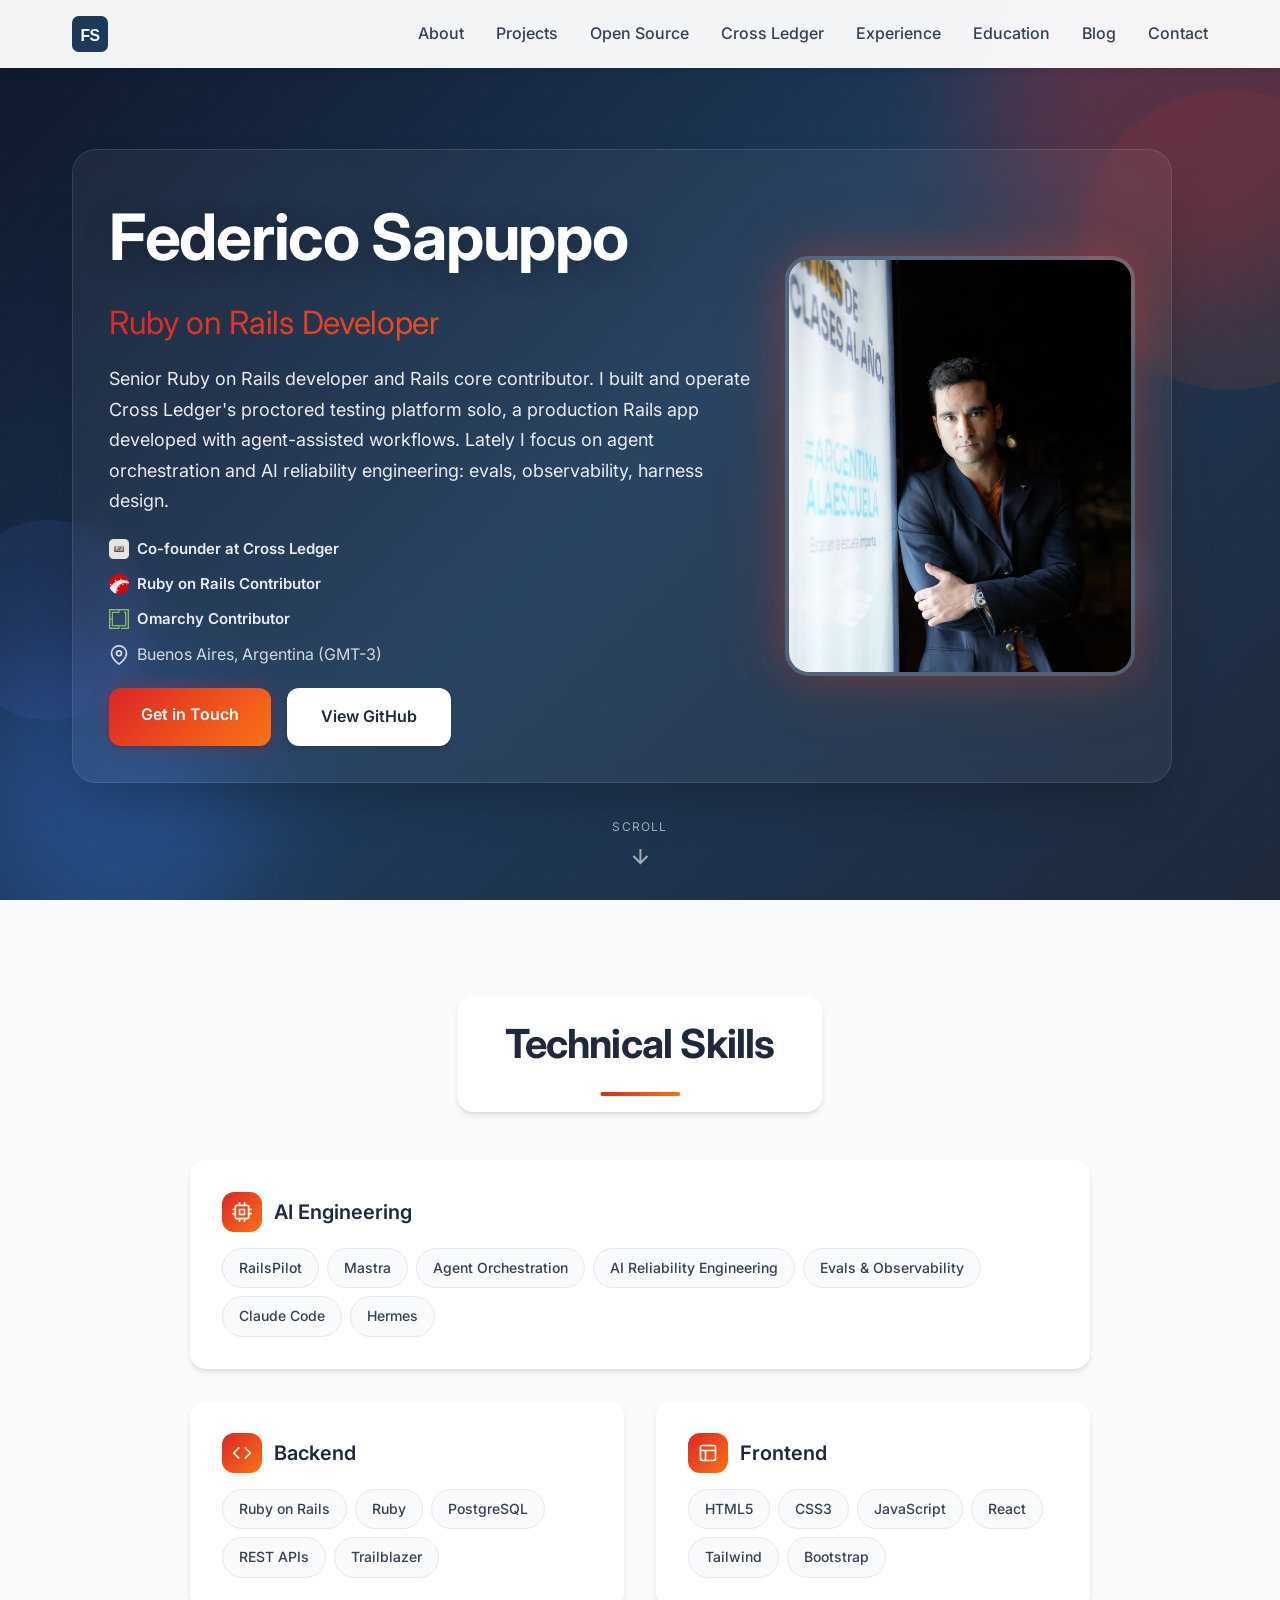
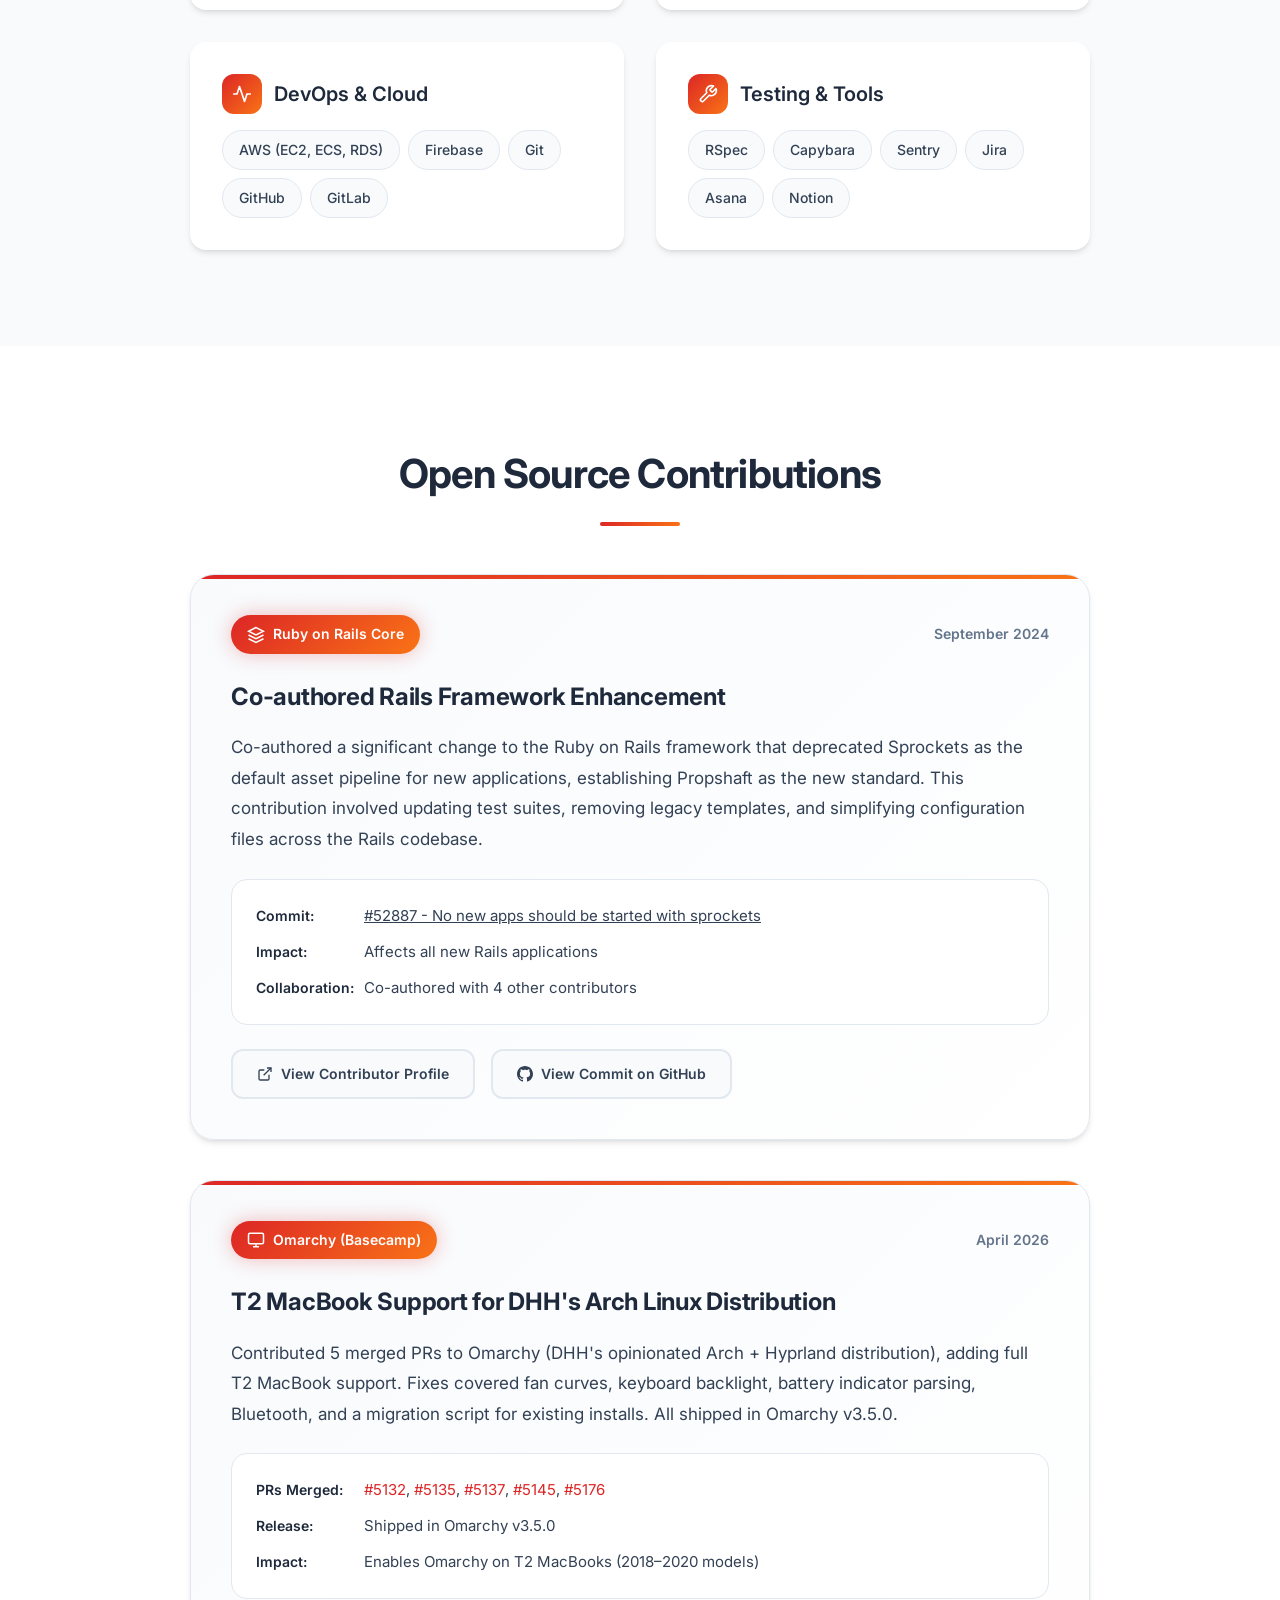
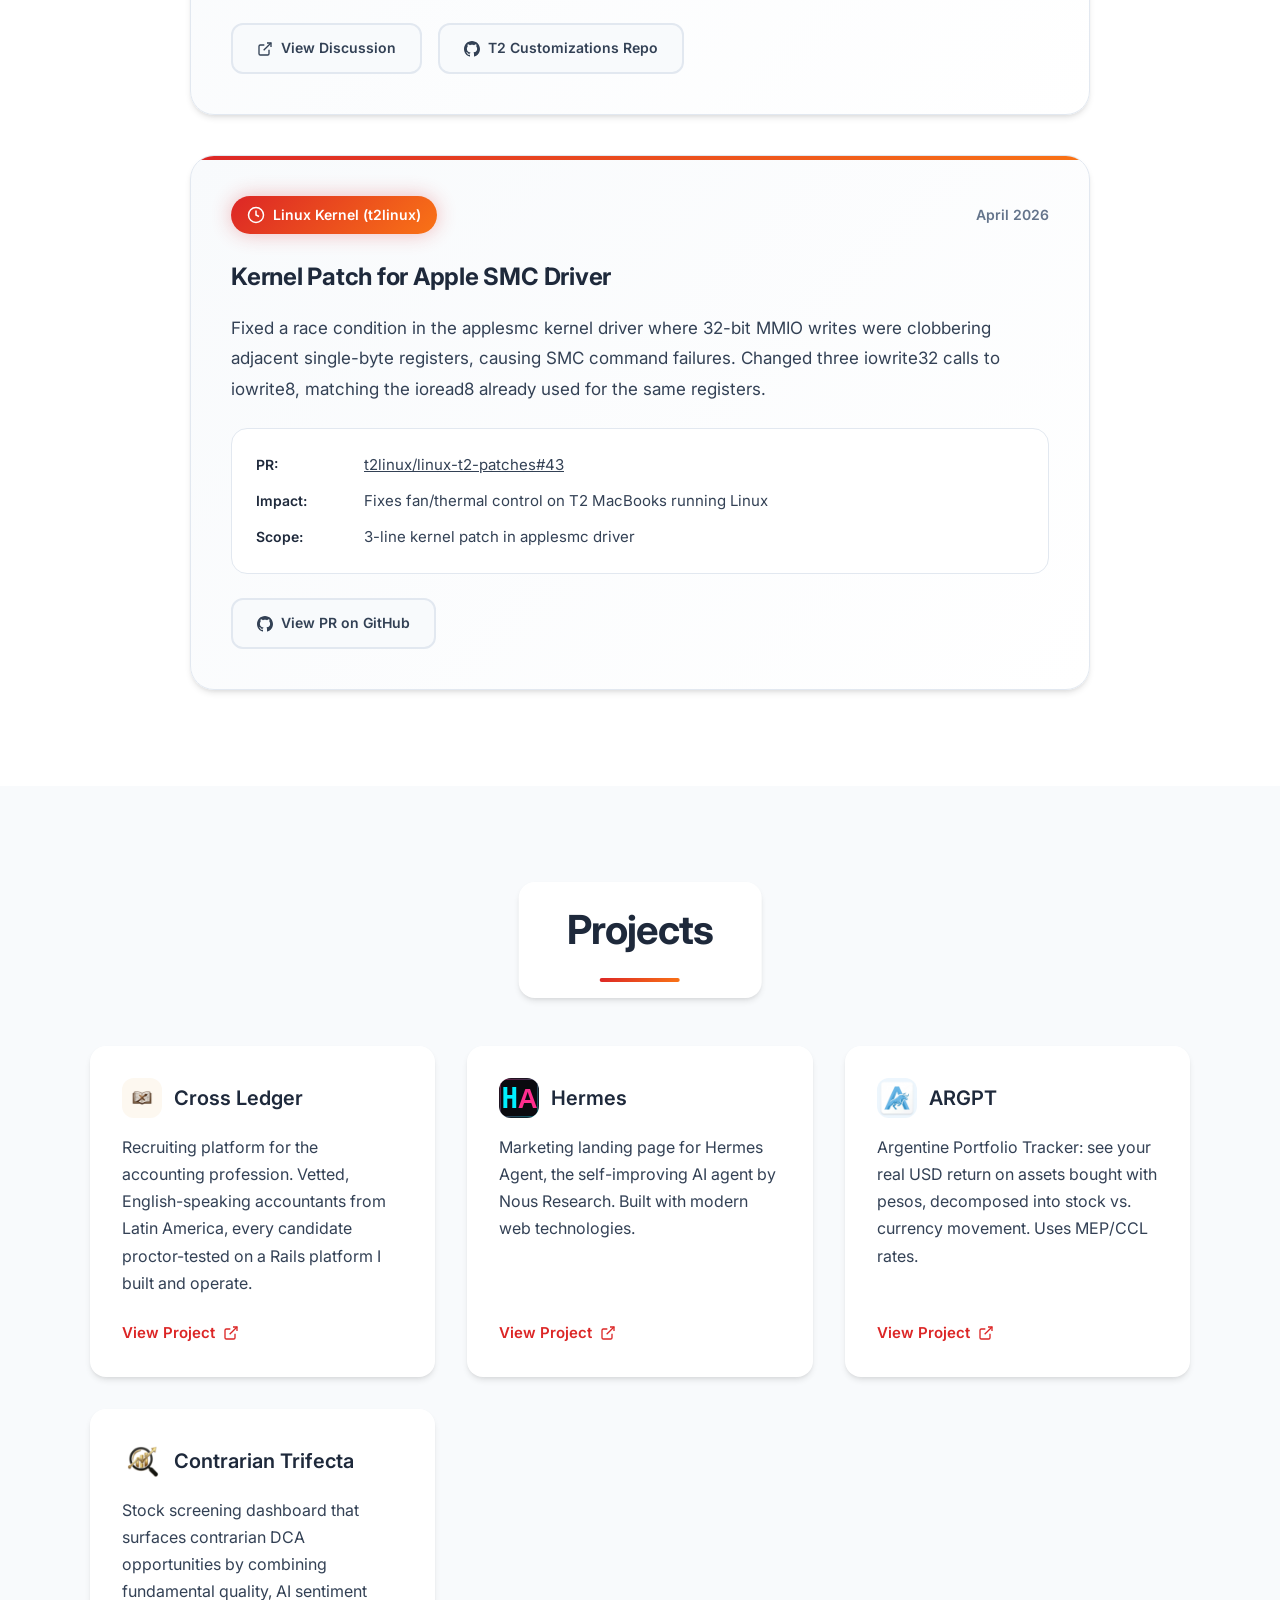
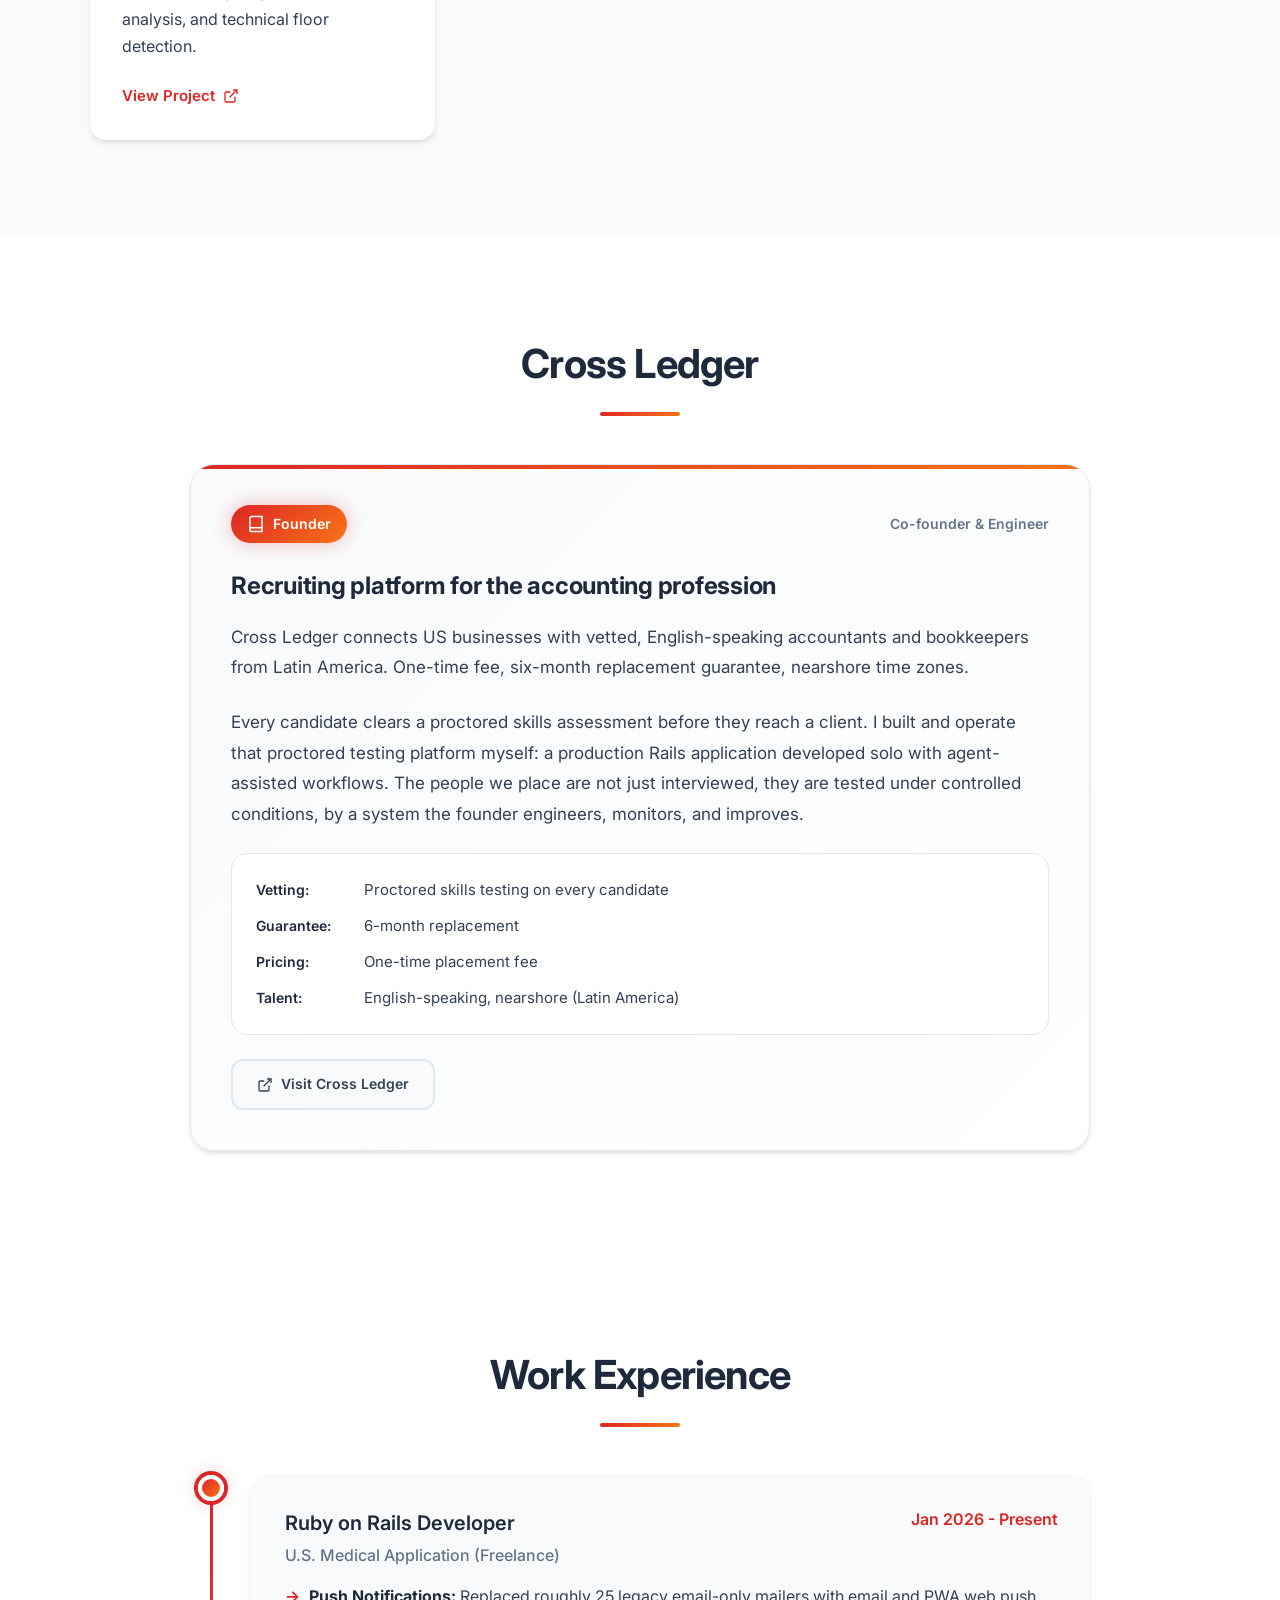
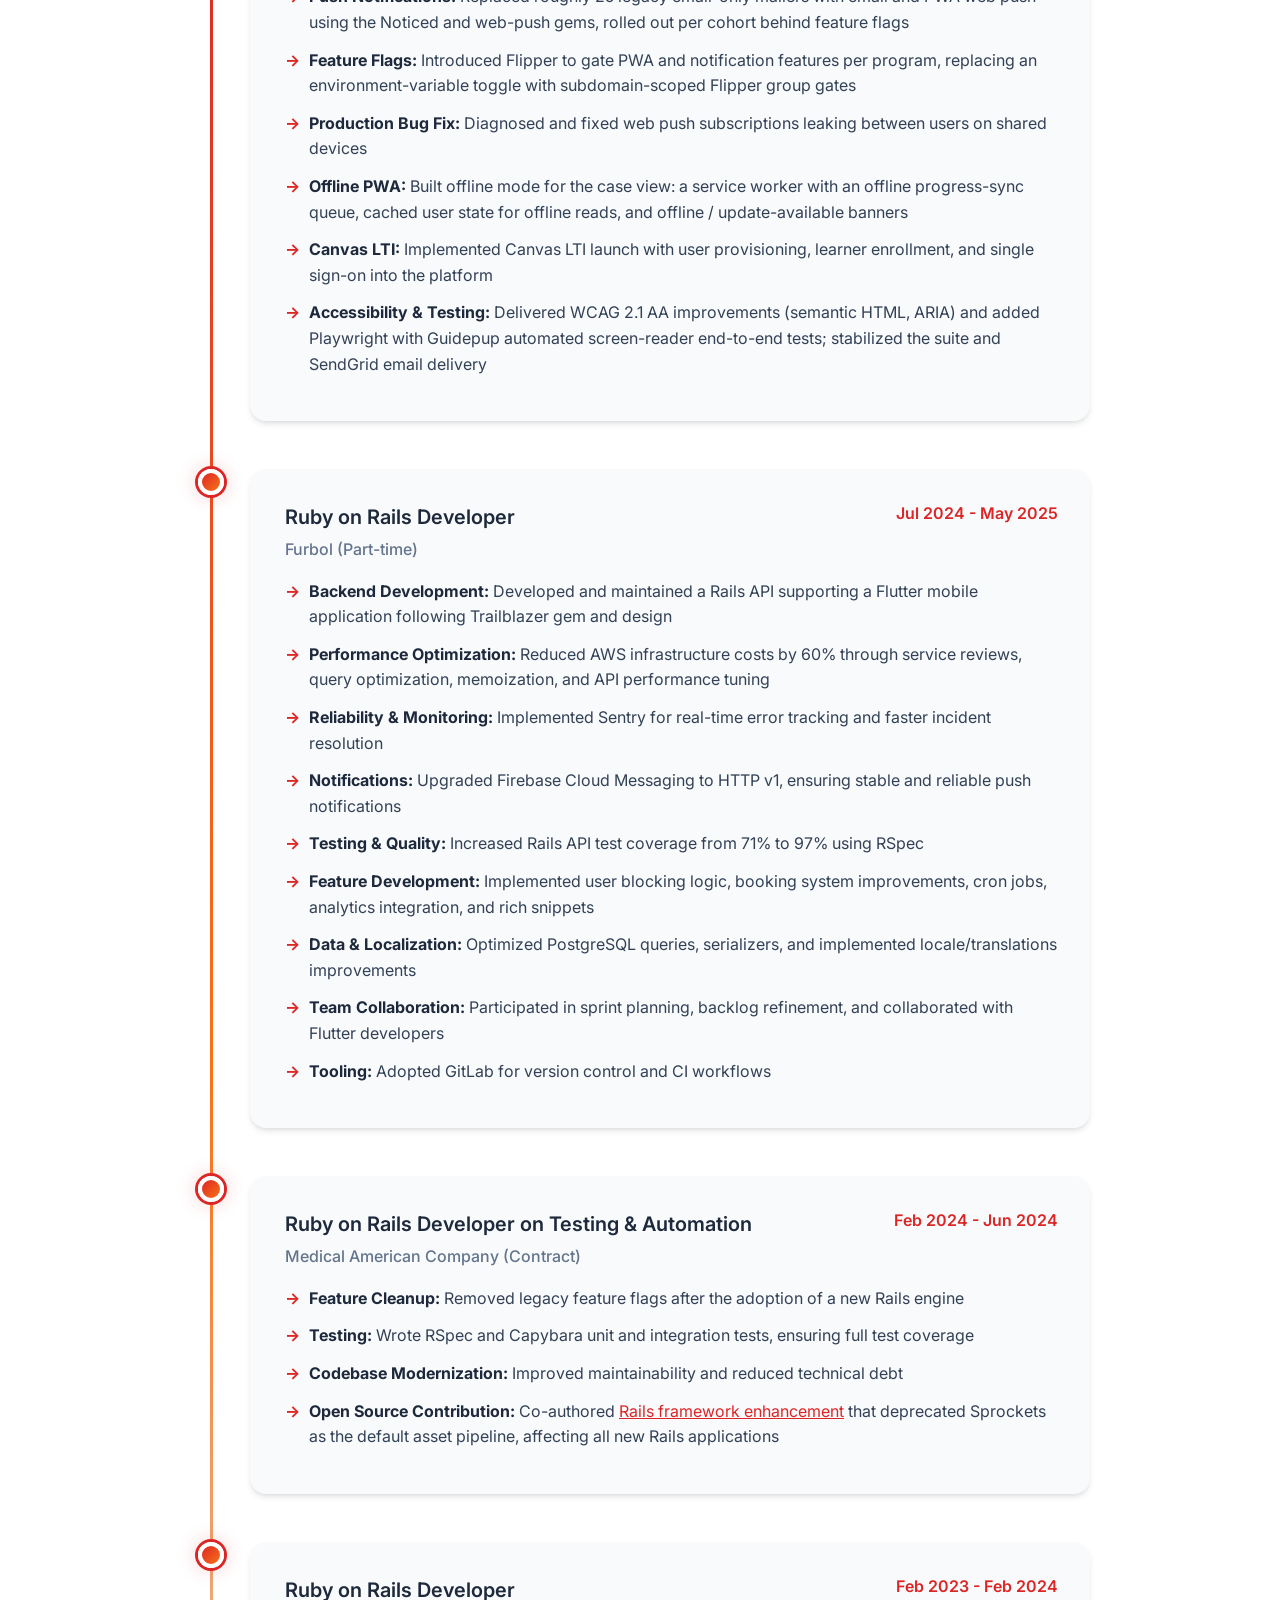
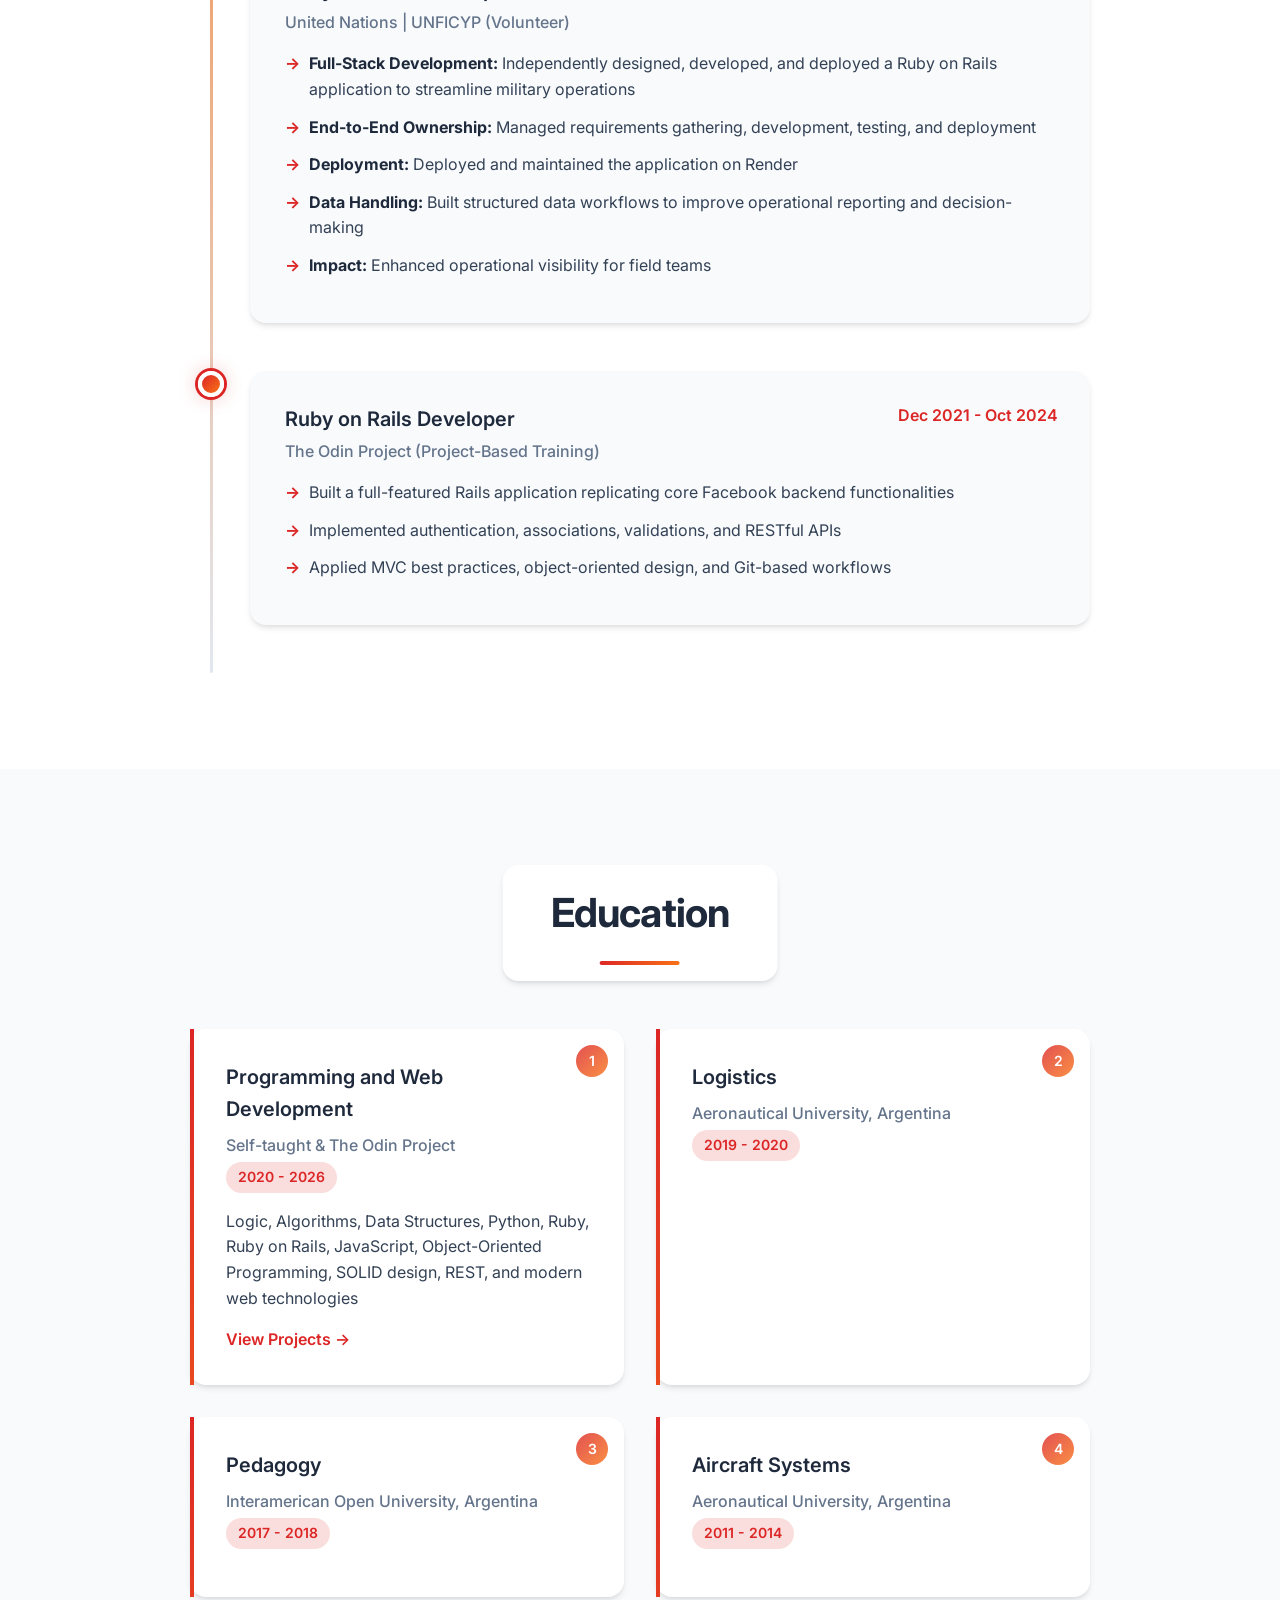
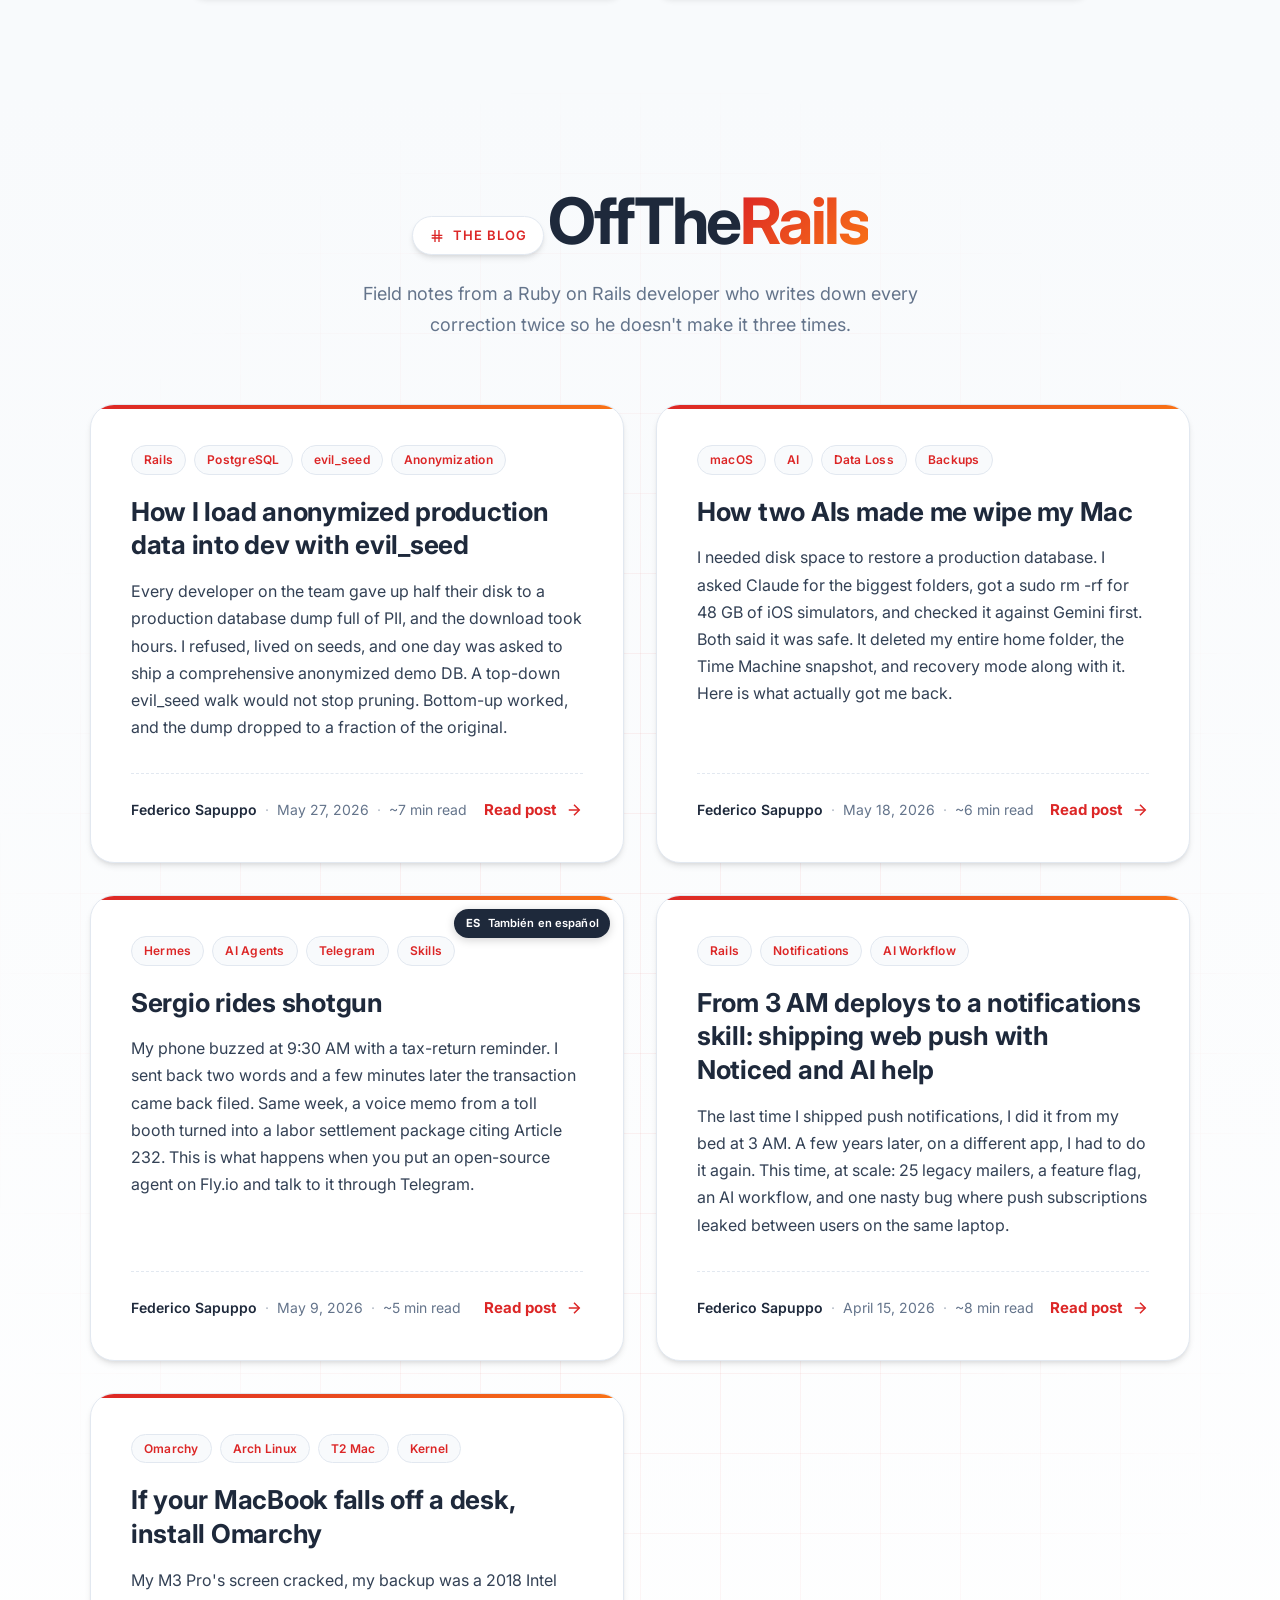
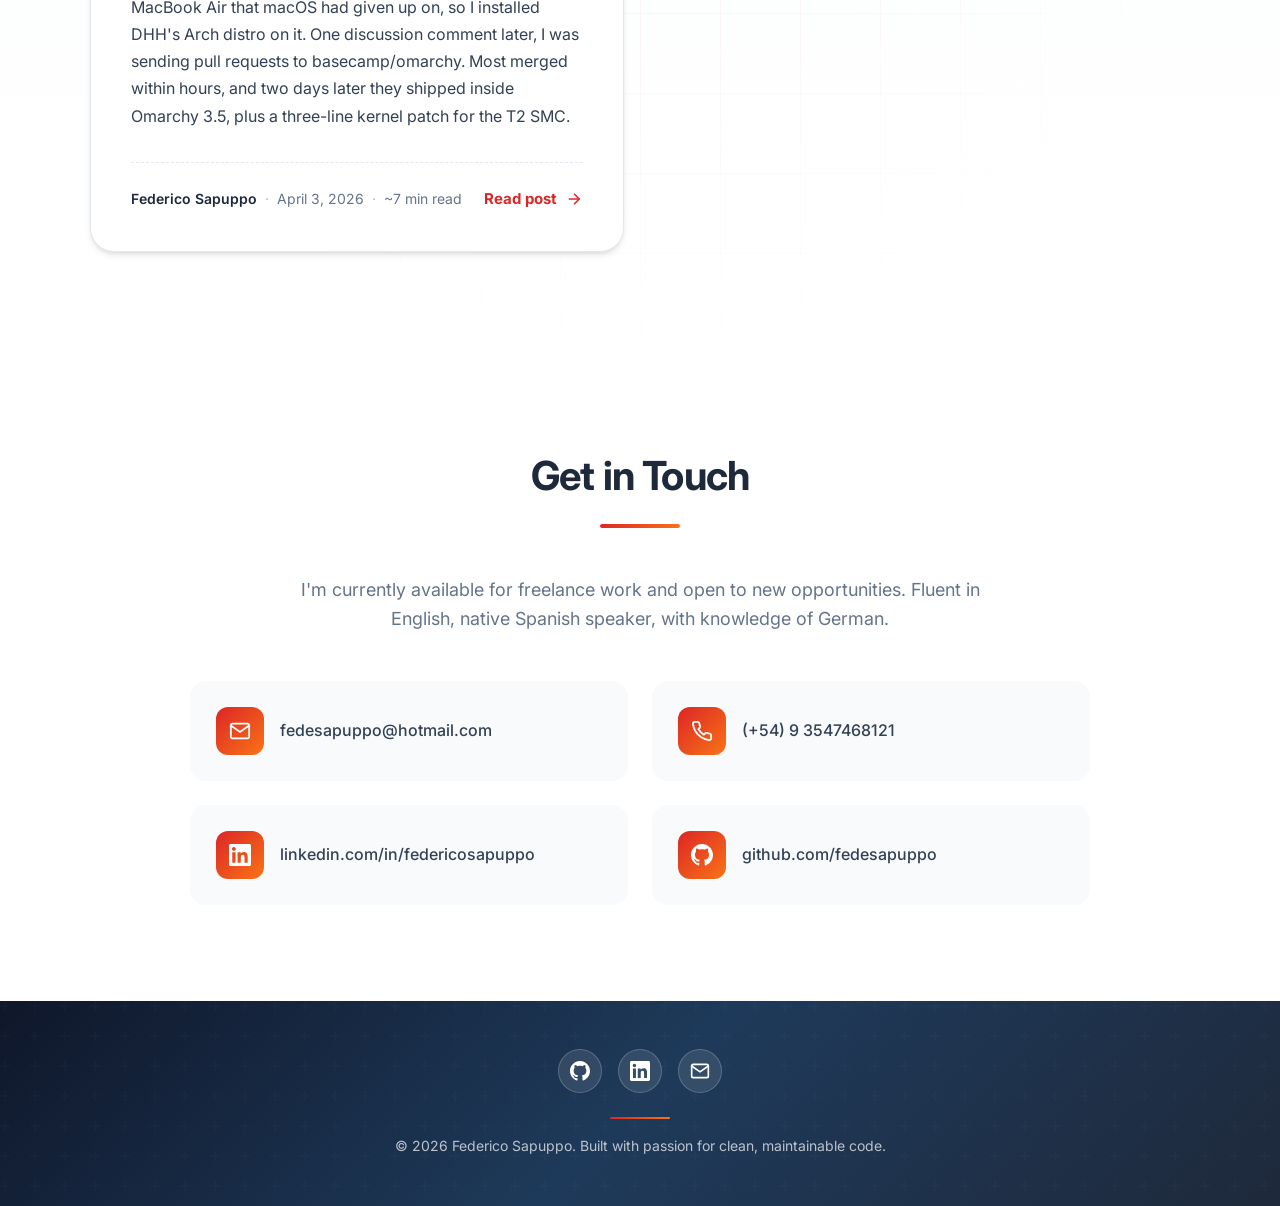
==== commit f5fba419: "deploy: fedesapuppo/personal-website@cf40968624cfe577405634605b48cf3b9f74f89f" ====
--- a/index.html
+++ b/index.html
@@ -736,7 +736,7 @@
                             <span class="blog-tag">evil_seed</span>
                             <span class="blog-tag">Anonymization</span>
                         </div>
-                        <h3 class="blog-card-title">Shrinking a dev database, bottom-up</h3>
+                        <h3 class="blog-card-title">How I load anonymized production data into dev with evil_seed</h3>
                         <p class="blog-card-excerpt">Every developer on the team gave up half their disk to a production database dump full of PII, and the download took hours. I refused, lived on seeds, and one day was asked to ship a comprehensive anonymized demo DB. A top-down evil_seed walk would not stop pruning. Bottom-up worked, and the dump dropped to a fraction of the original.</p>
                         <div class="blog-card-footer">
                             <div class="blog-card-byline">
--- a/styles.css
+++ b/styles.css
@@ -1531,11 +1531,6 @@
     color: var(--primary-color);
     font-weight: 700;
     font-size: 0.9375rem;
-    transition: gap 0.3s ease;
-}
-
-.blog-card:hover .blog-card-cta {
-    gap: 0.875rem;
 }
 
 .blog-card-cta svg {
@@ -1543,7 +1538,7 @@
 }
 
 .blog-card:hover .blog-card-cta svg {
-    transform: translateX(2px);
+    transform: translateX(4px);
 }
 
 .blog-card-empty {
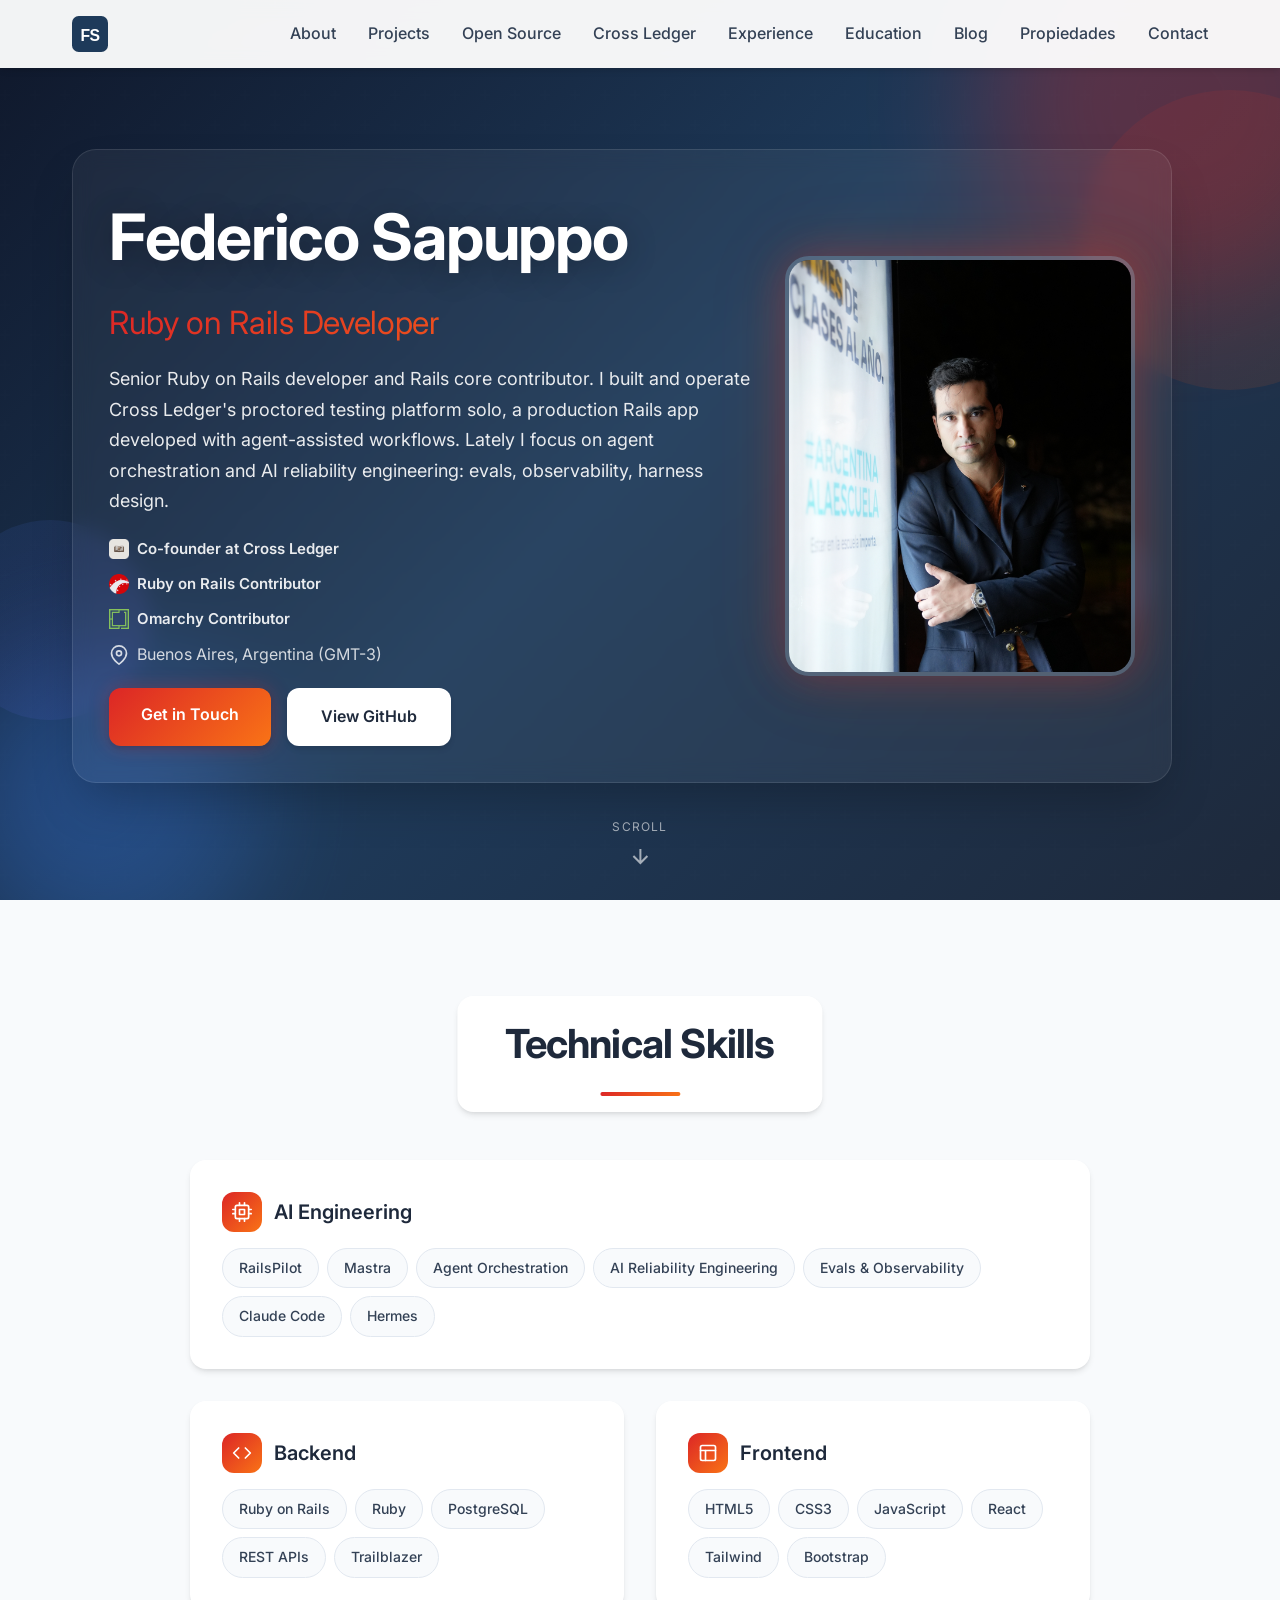
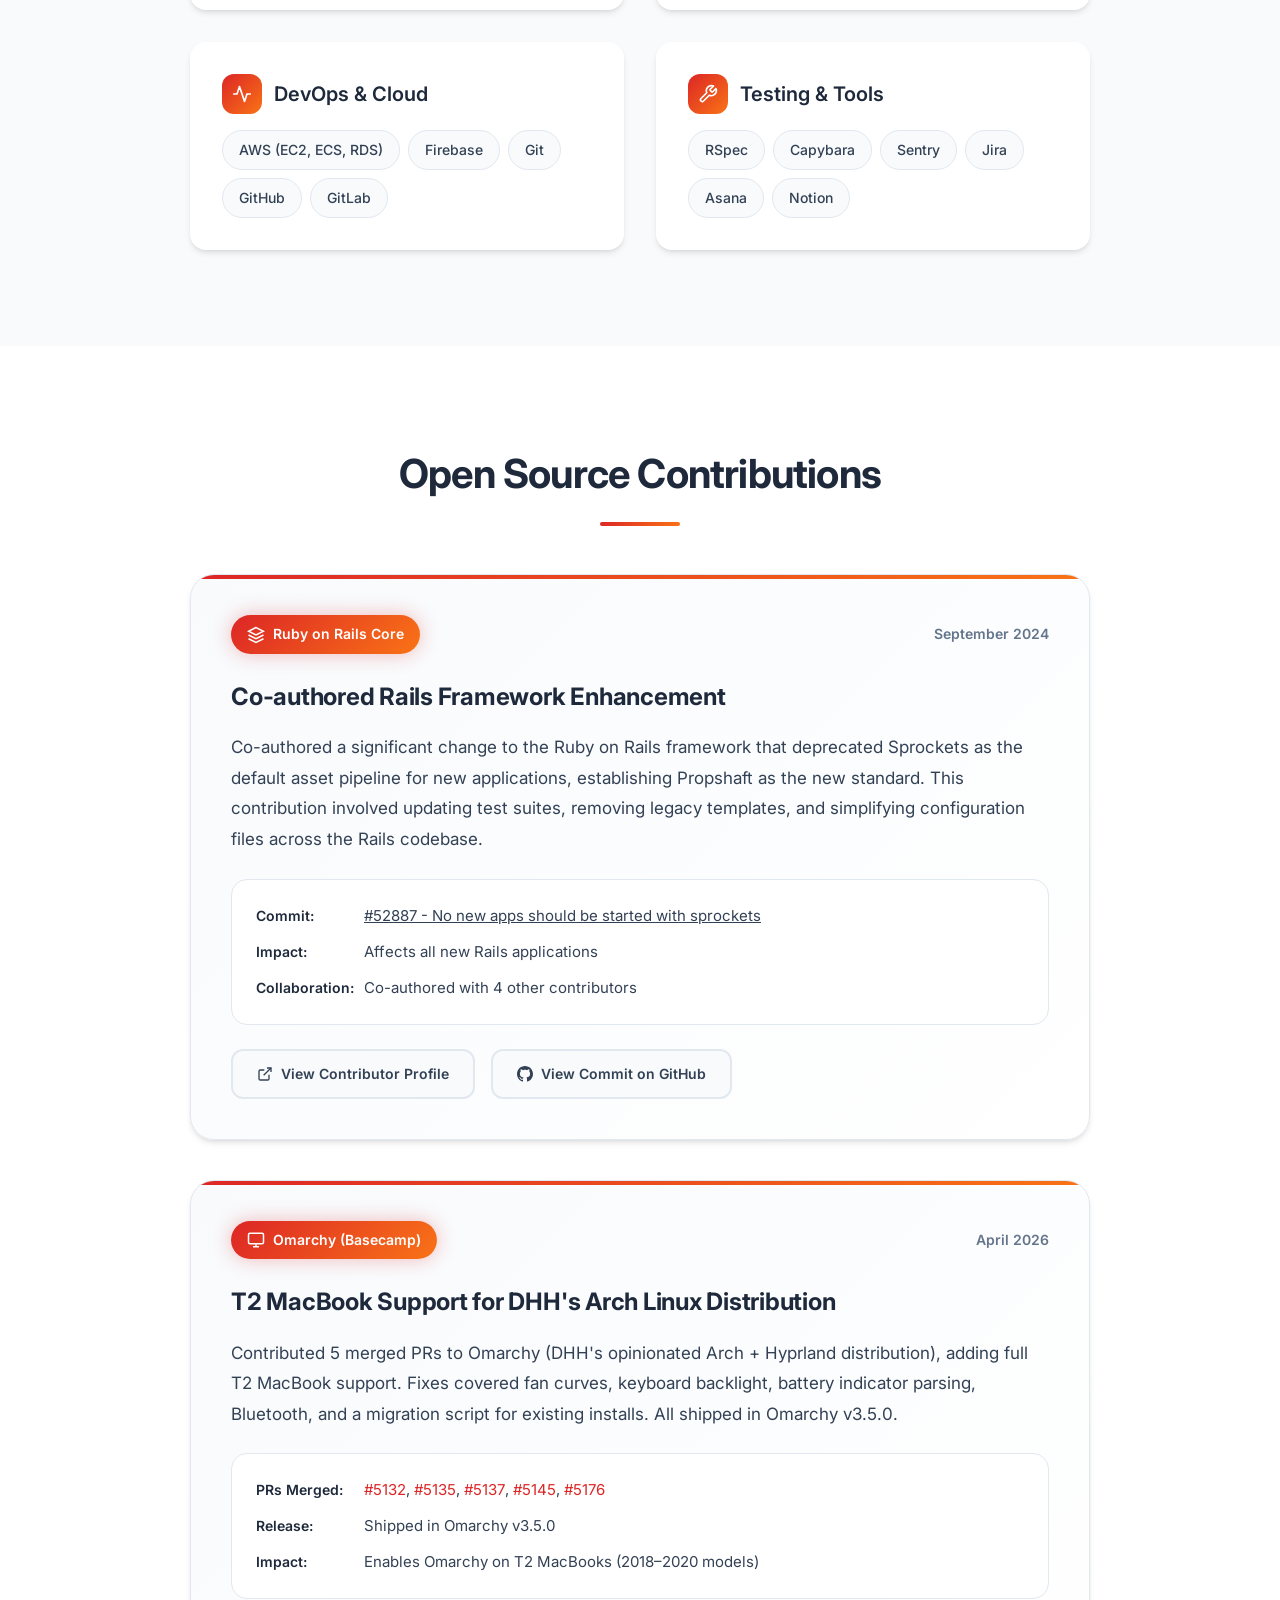
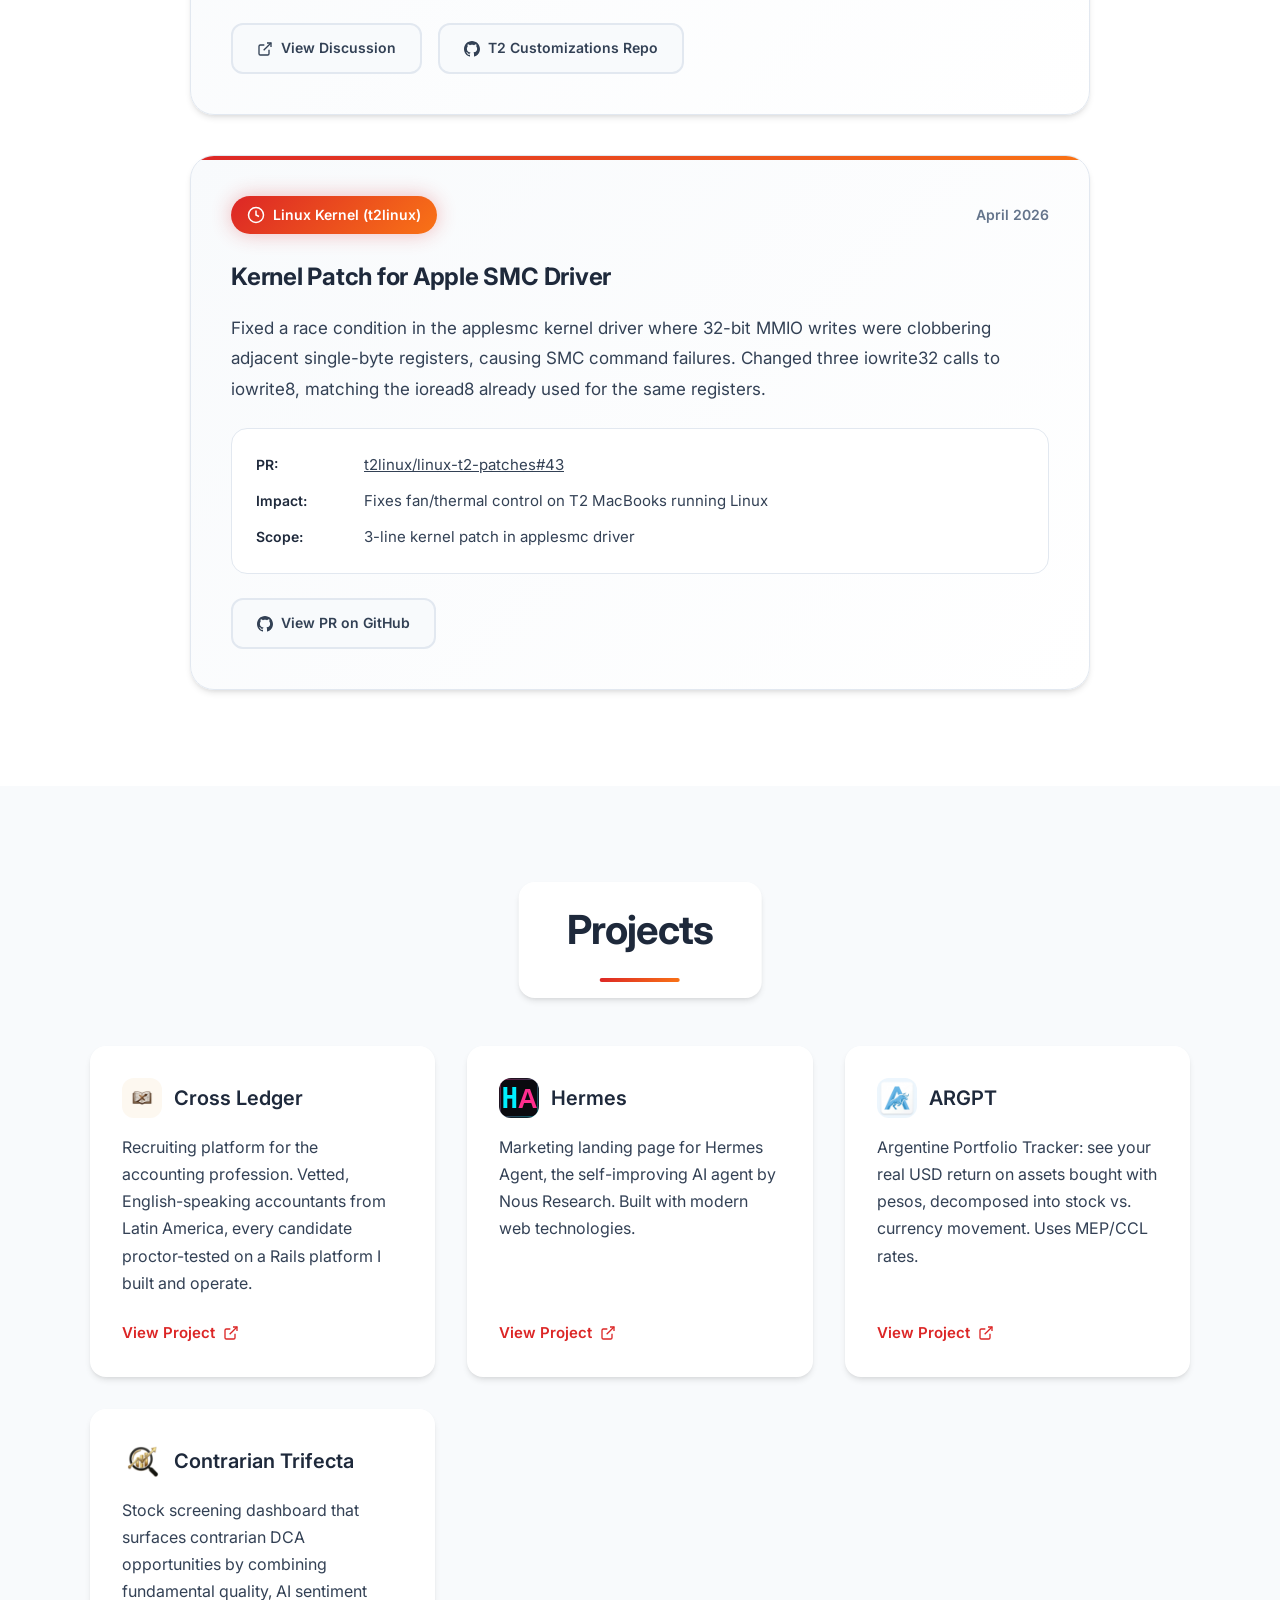
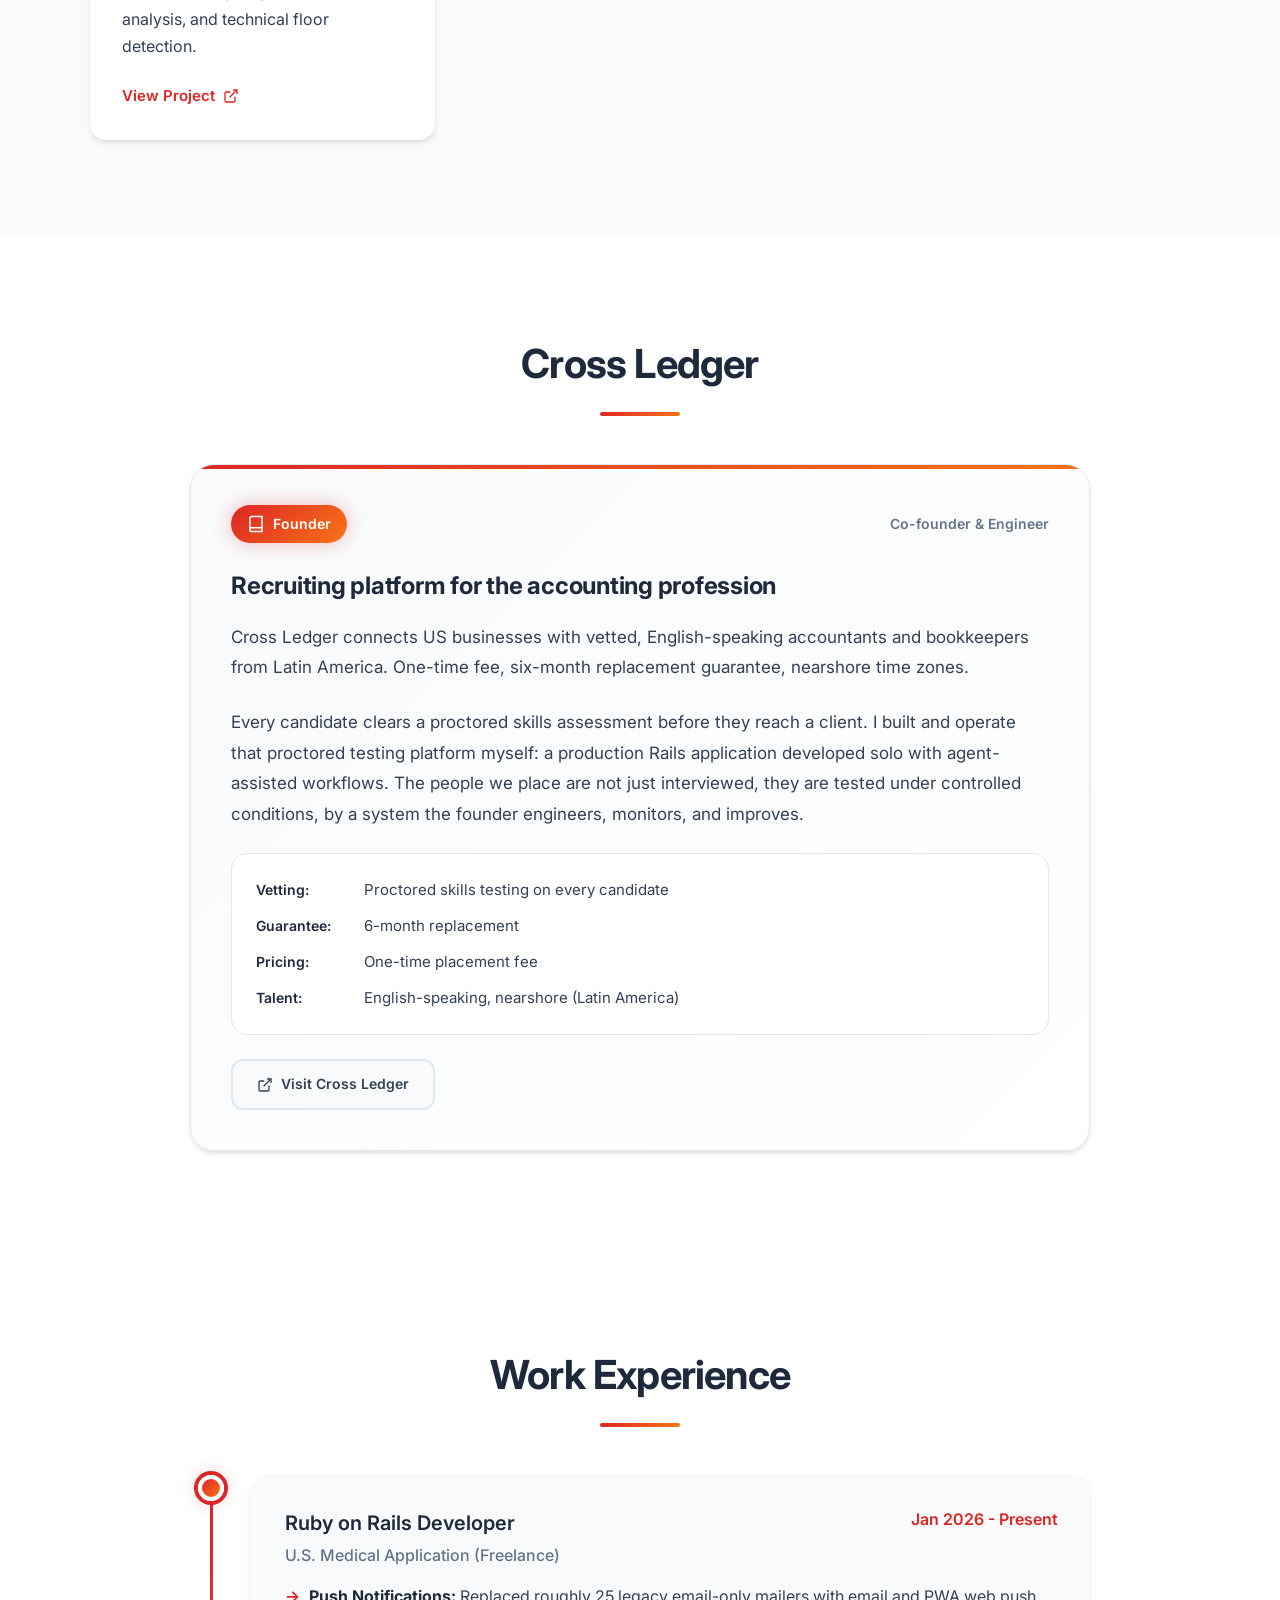
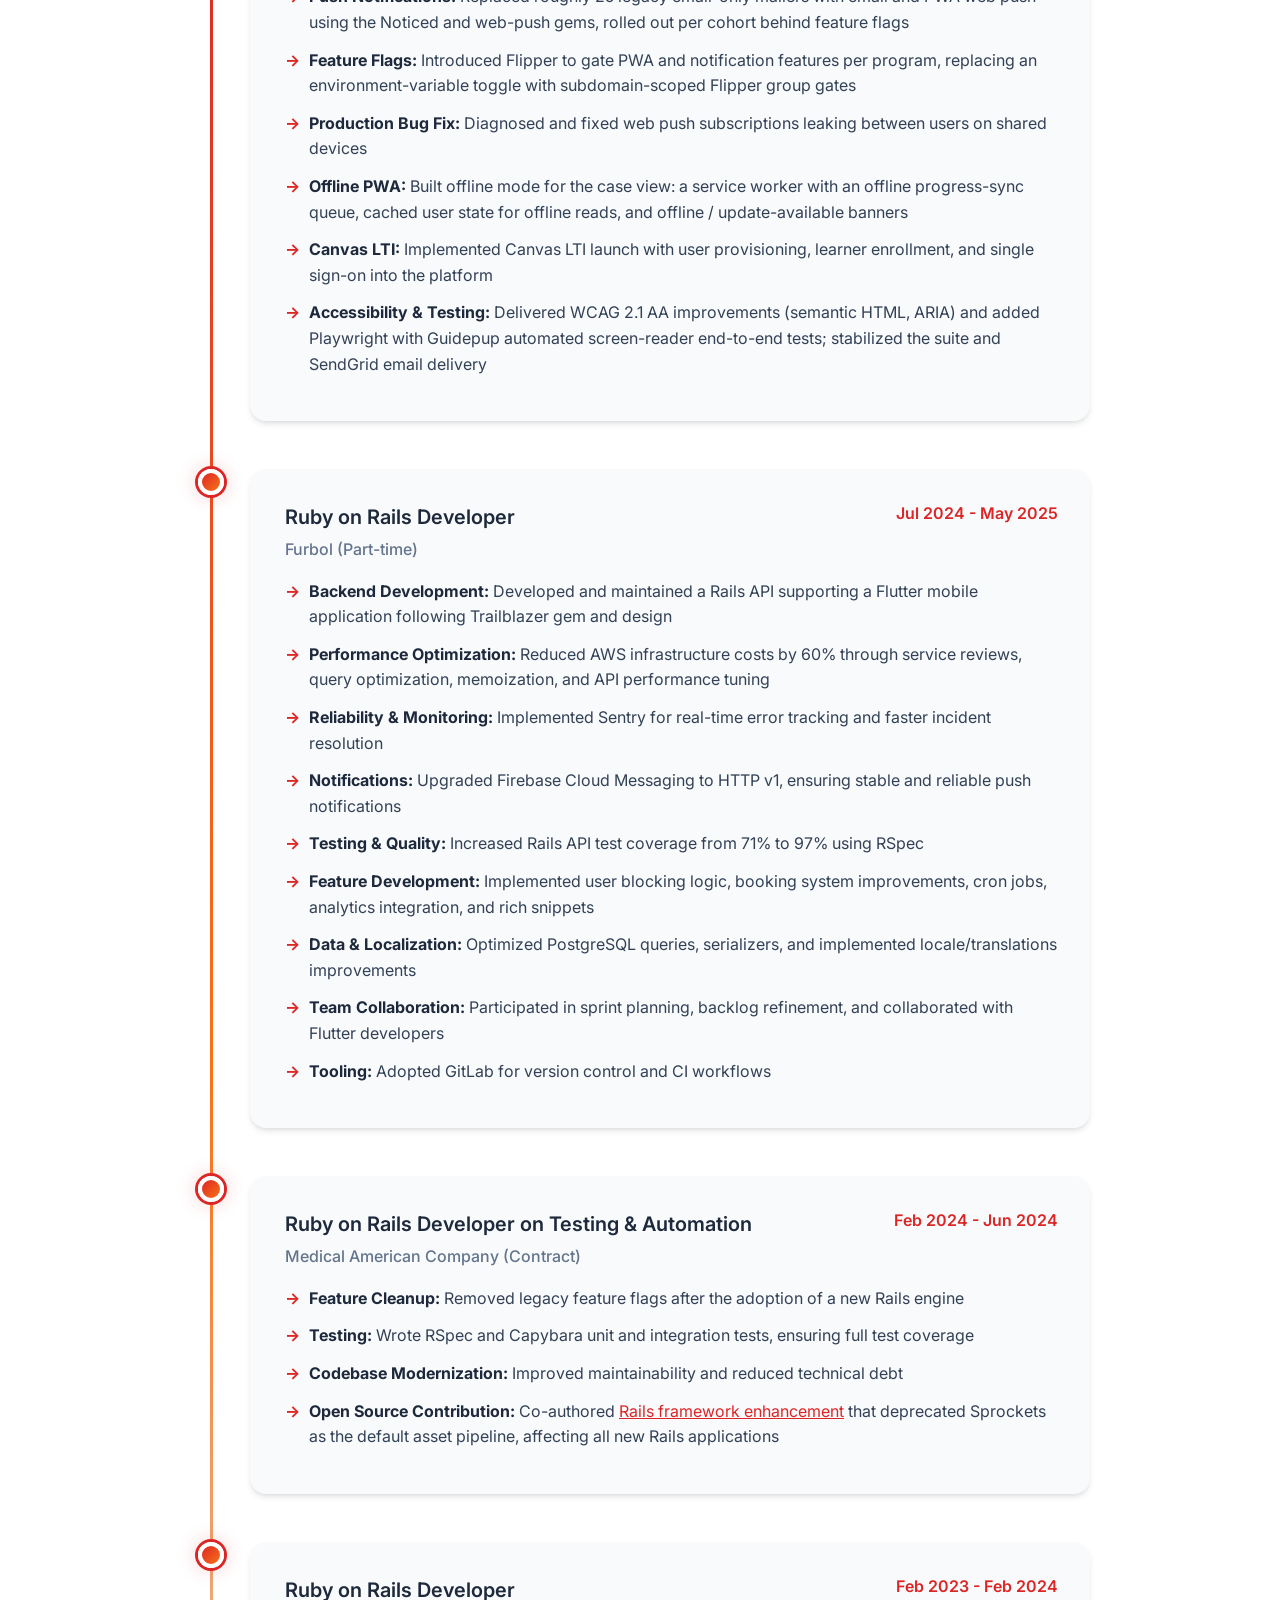
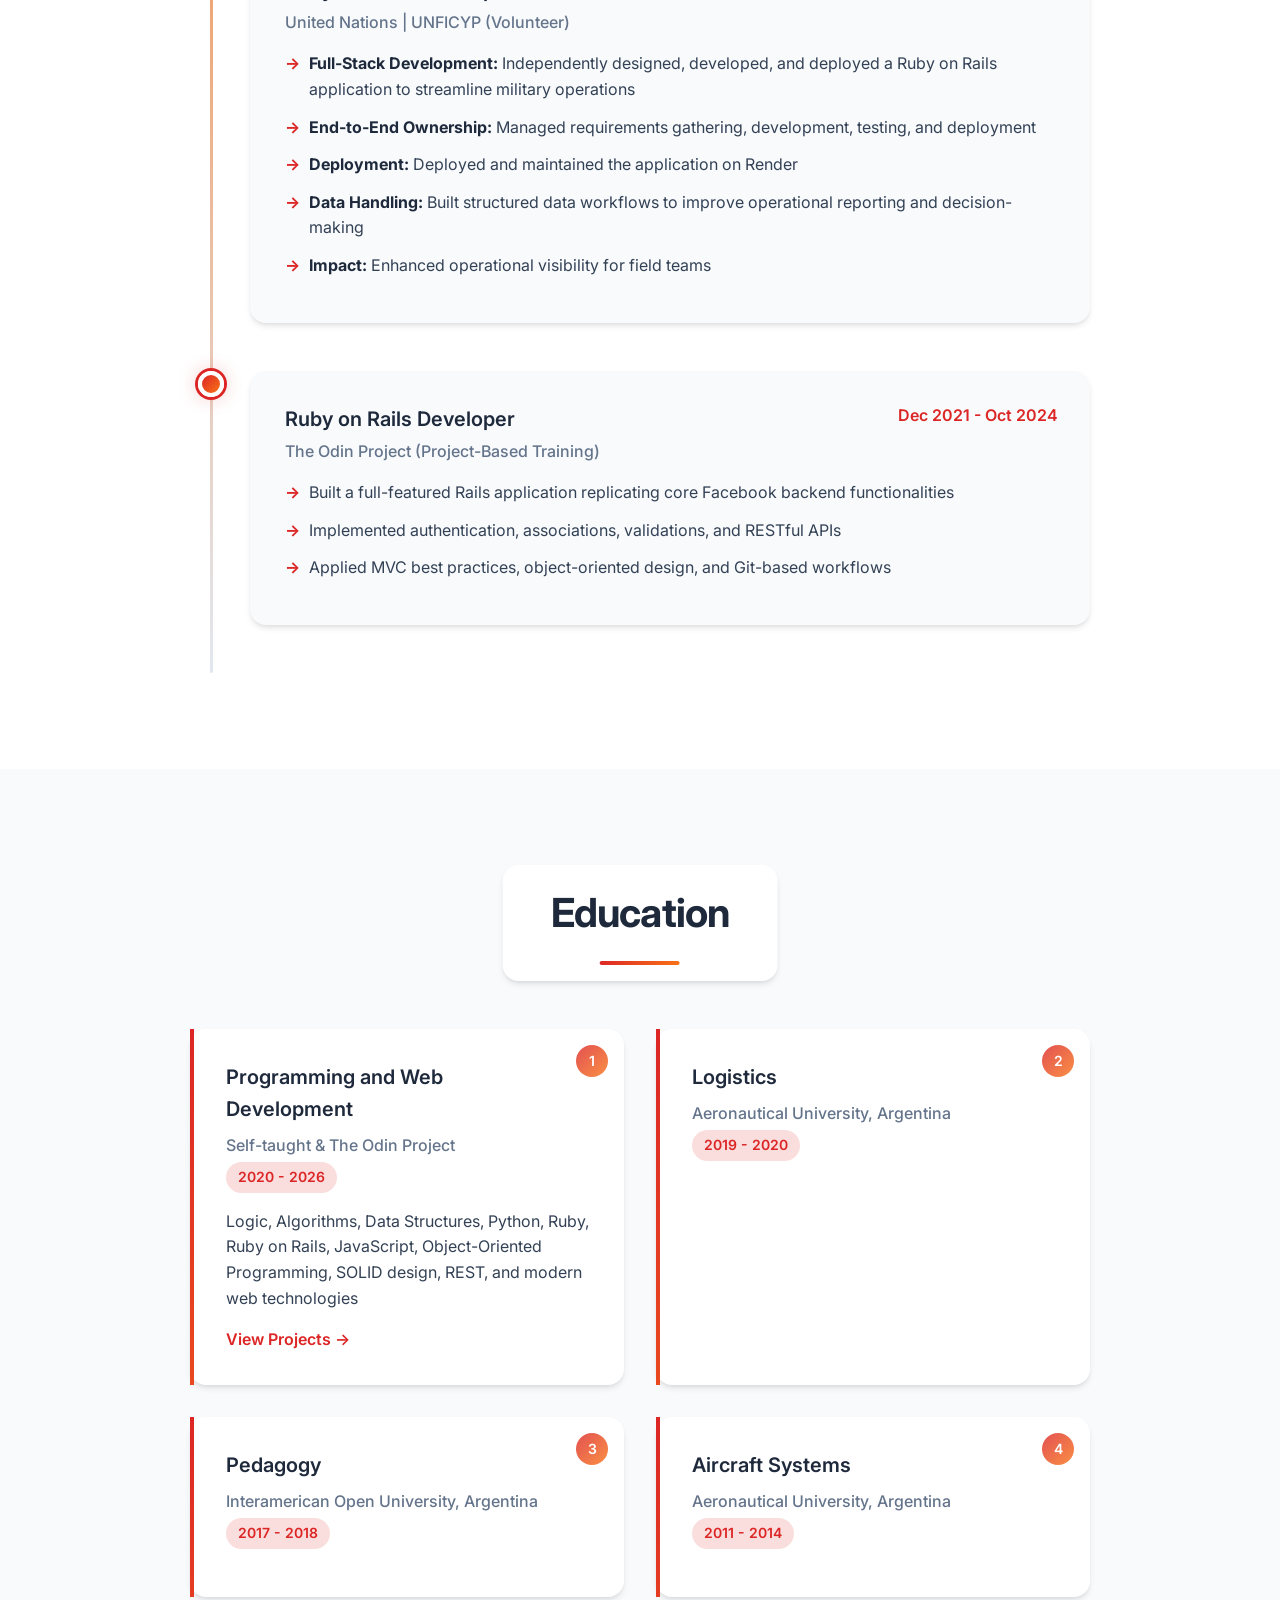
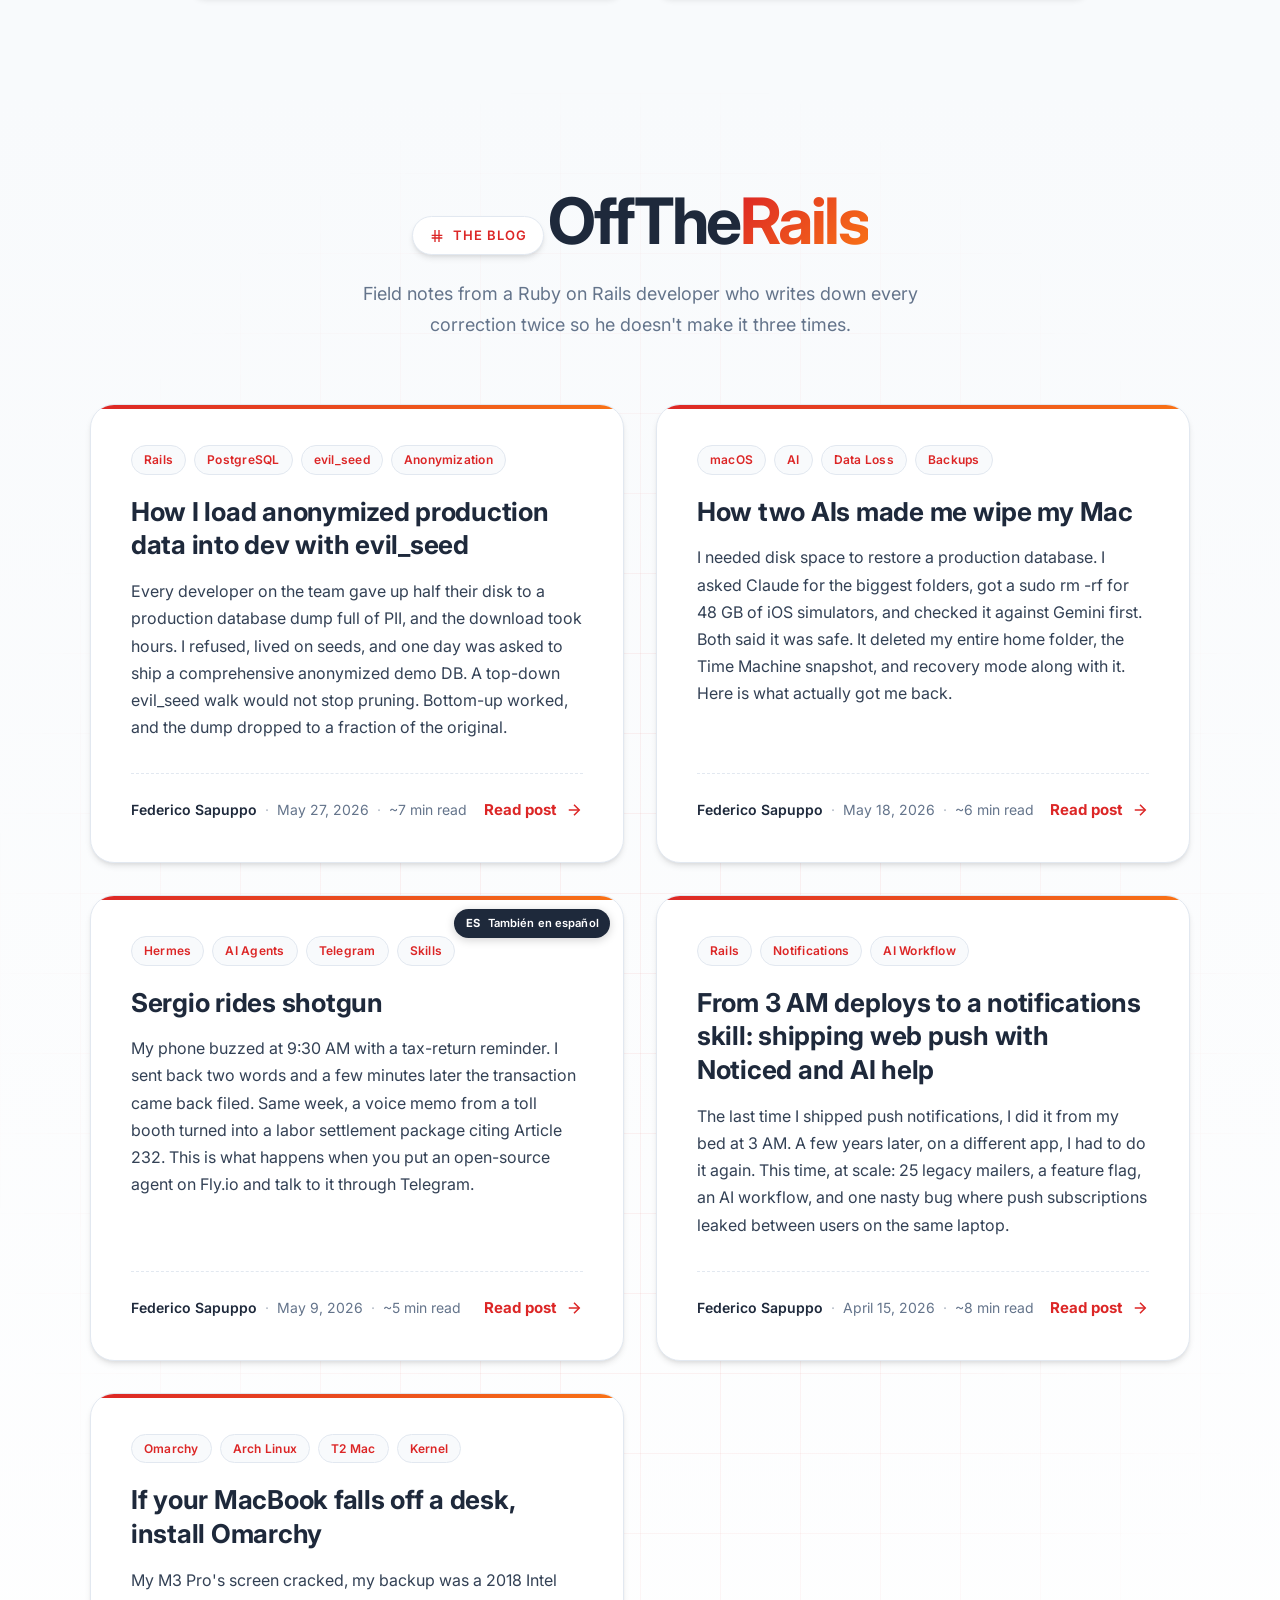
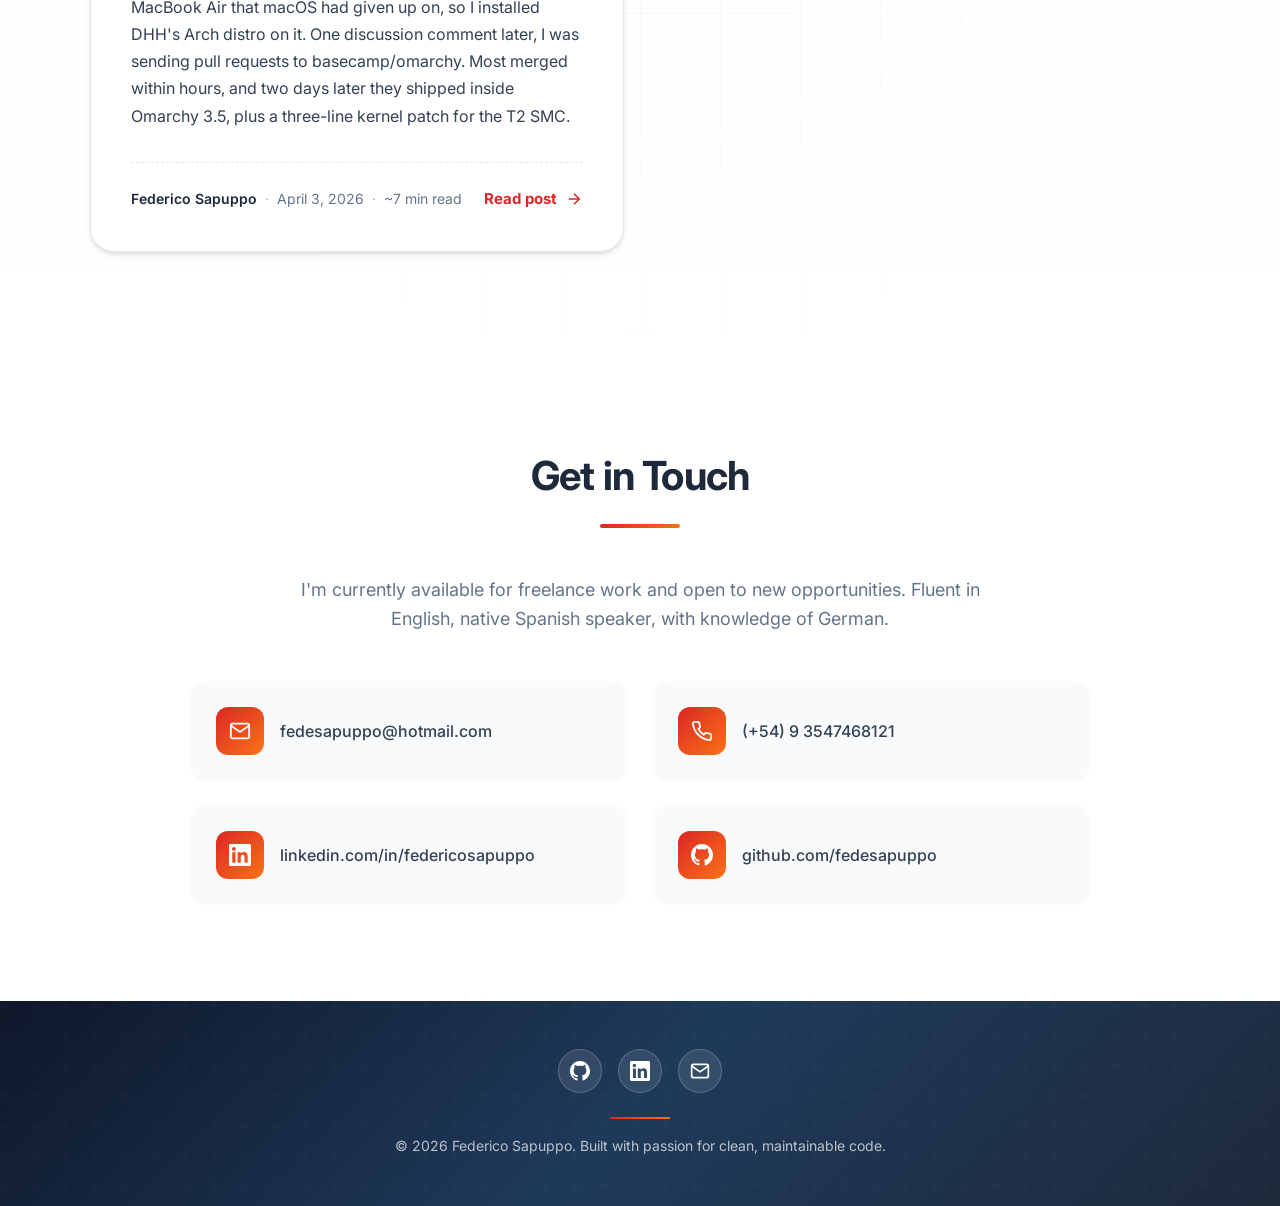
==== commit aaed86cf: "deploy: fedesapuppo/personal-website@e821395a3a0797f286b99afb89b6002a36dfeb35" ====
--- a/index.html
+++ b/index.html
@@ -102,6 +102,7 @@
                 <li><a href="#experience">Experience</a></li>
                 <li><a href="#education">Education</a></li>
                 <li><a href="blog/">Blog</a></li>
+                <li><a href="propiedades/">Propiedades</a></li>
                 <li><a href="#contact">Contact</a></li>
             </ul>
         </div>
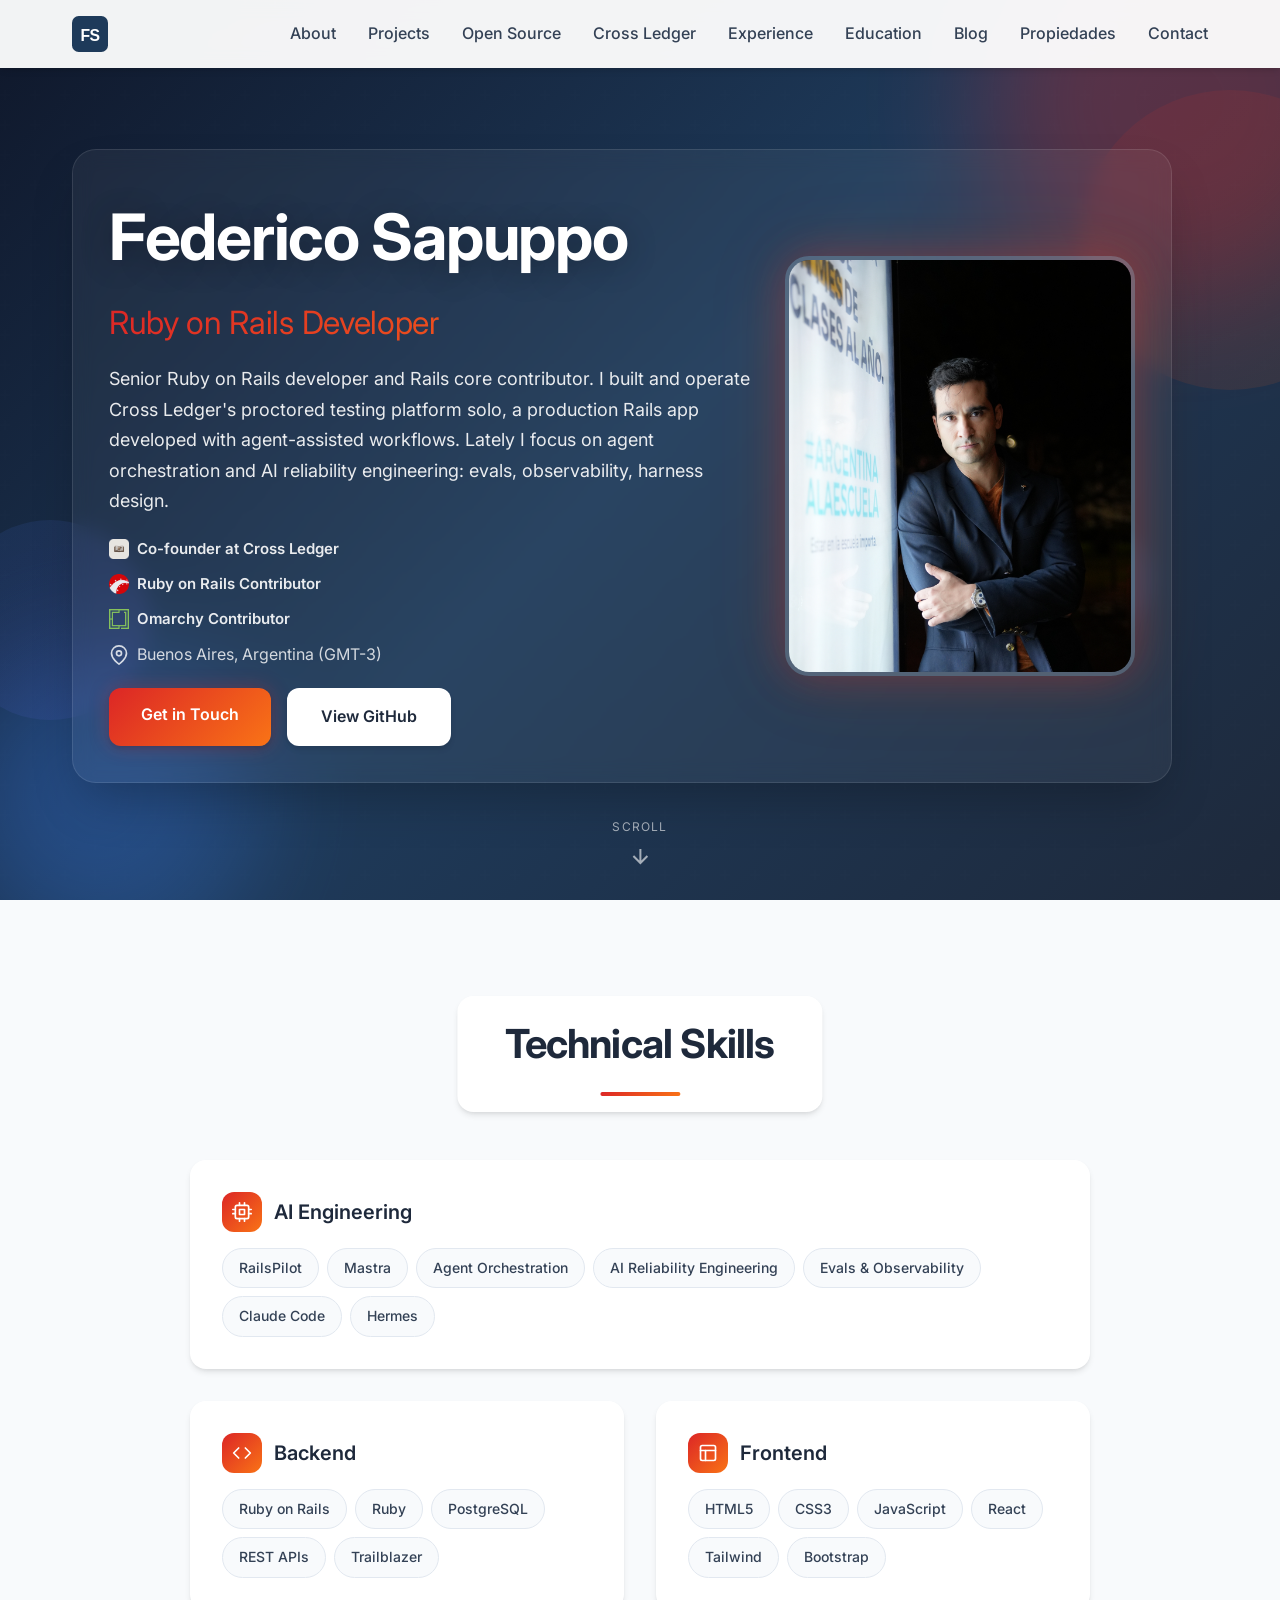
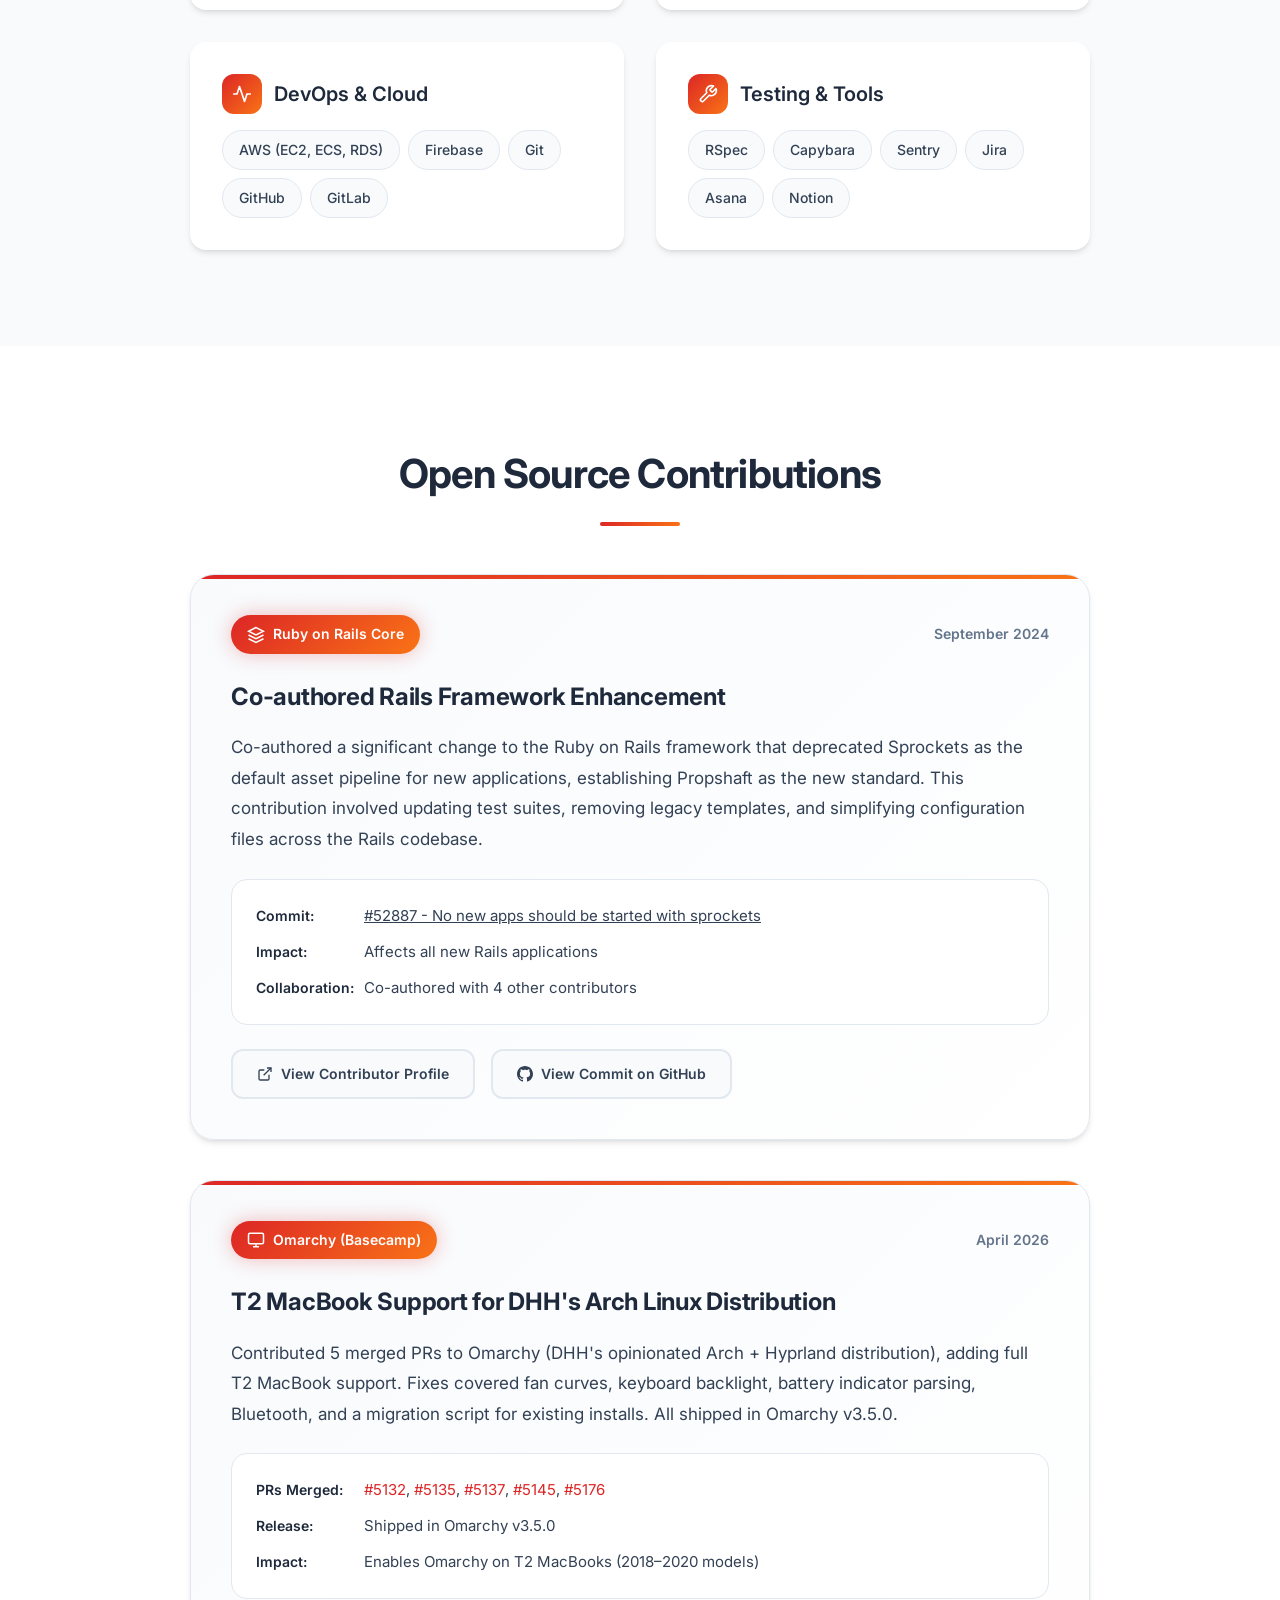
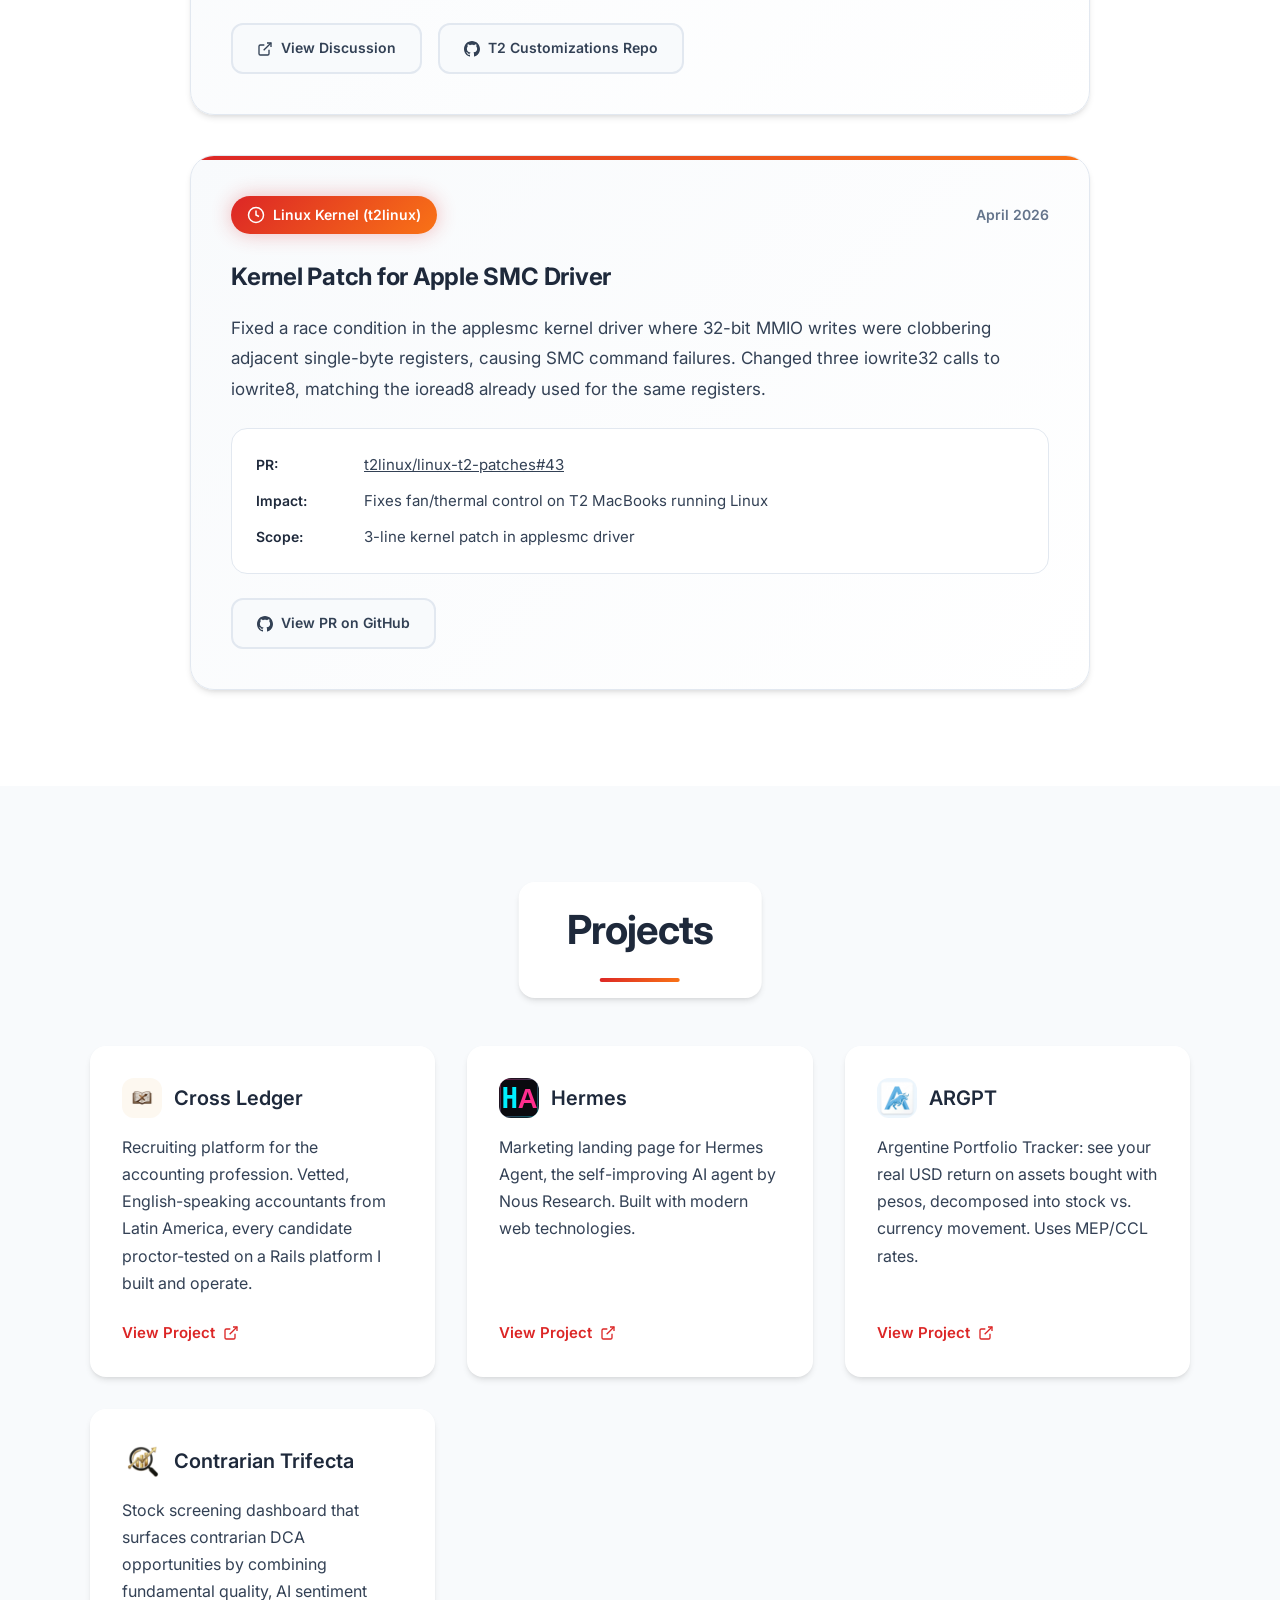
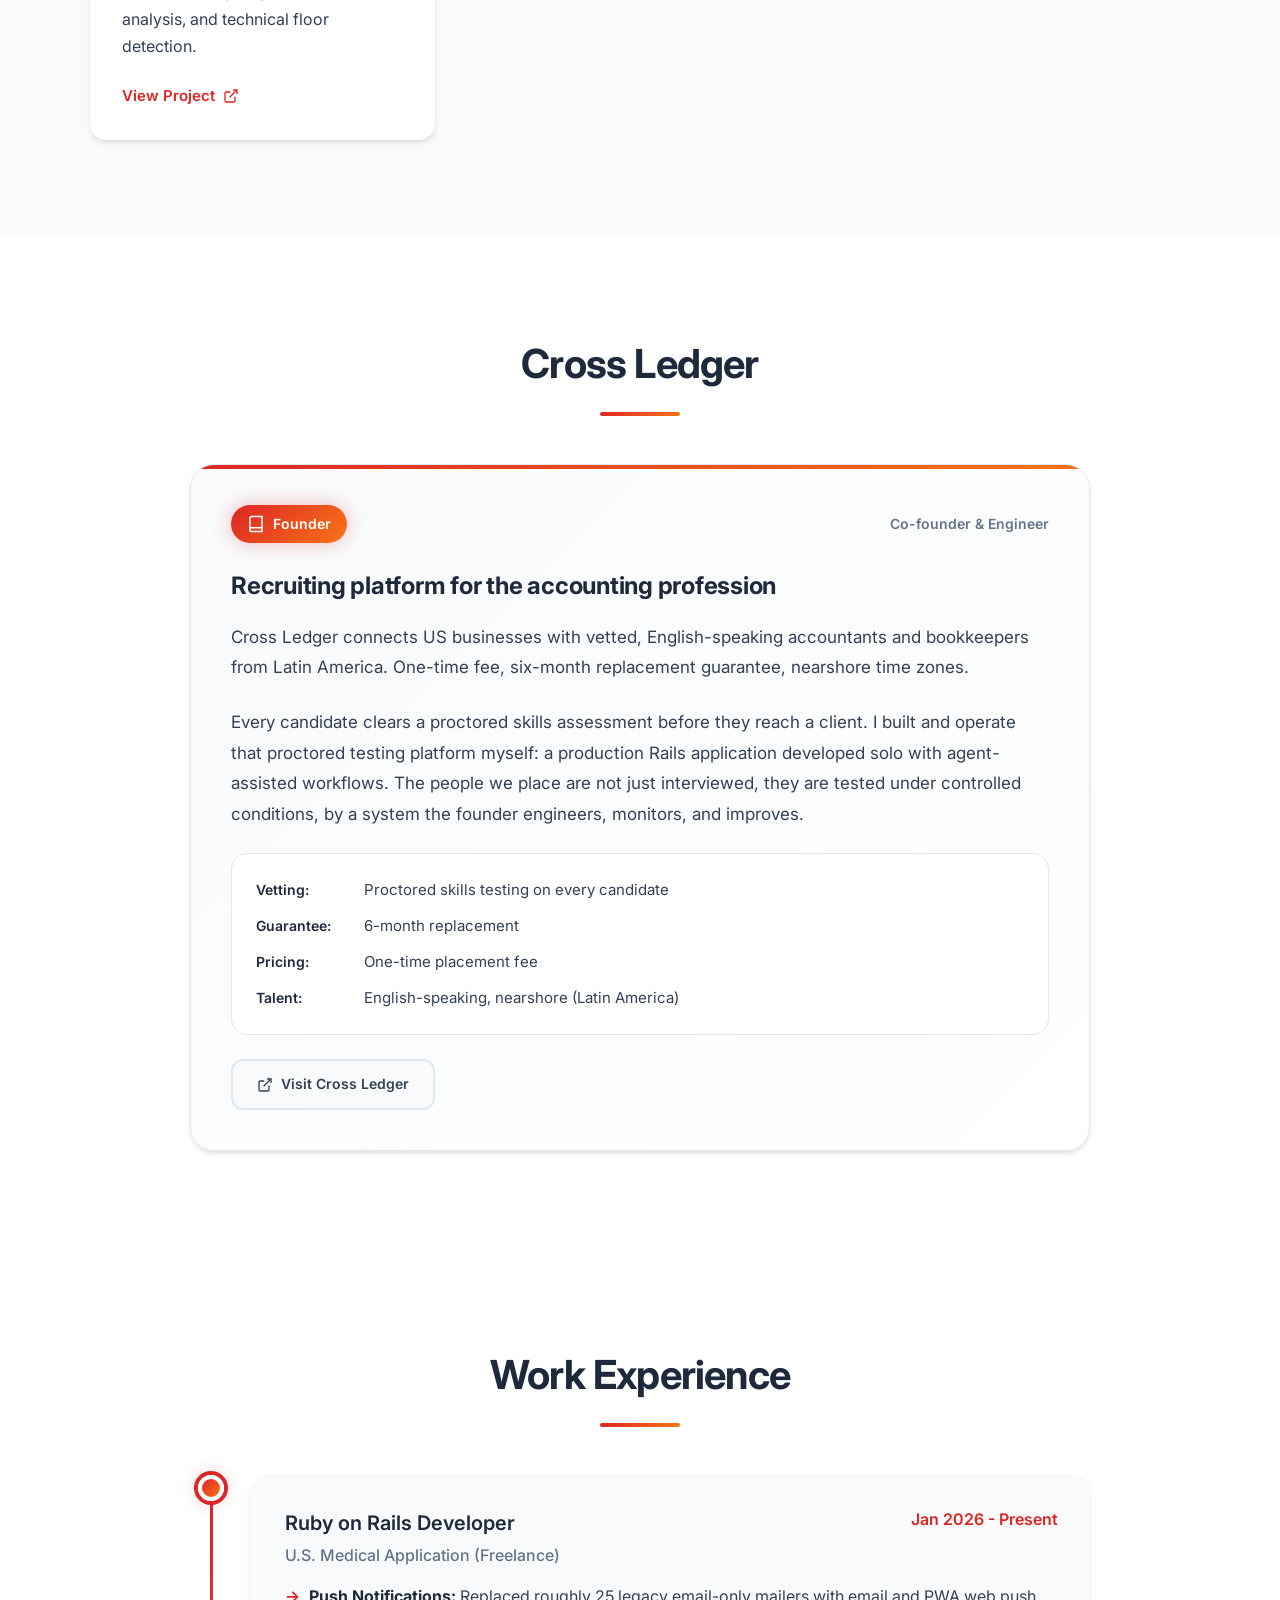
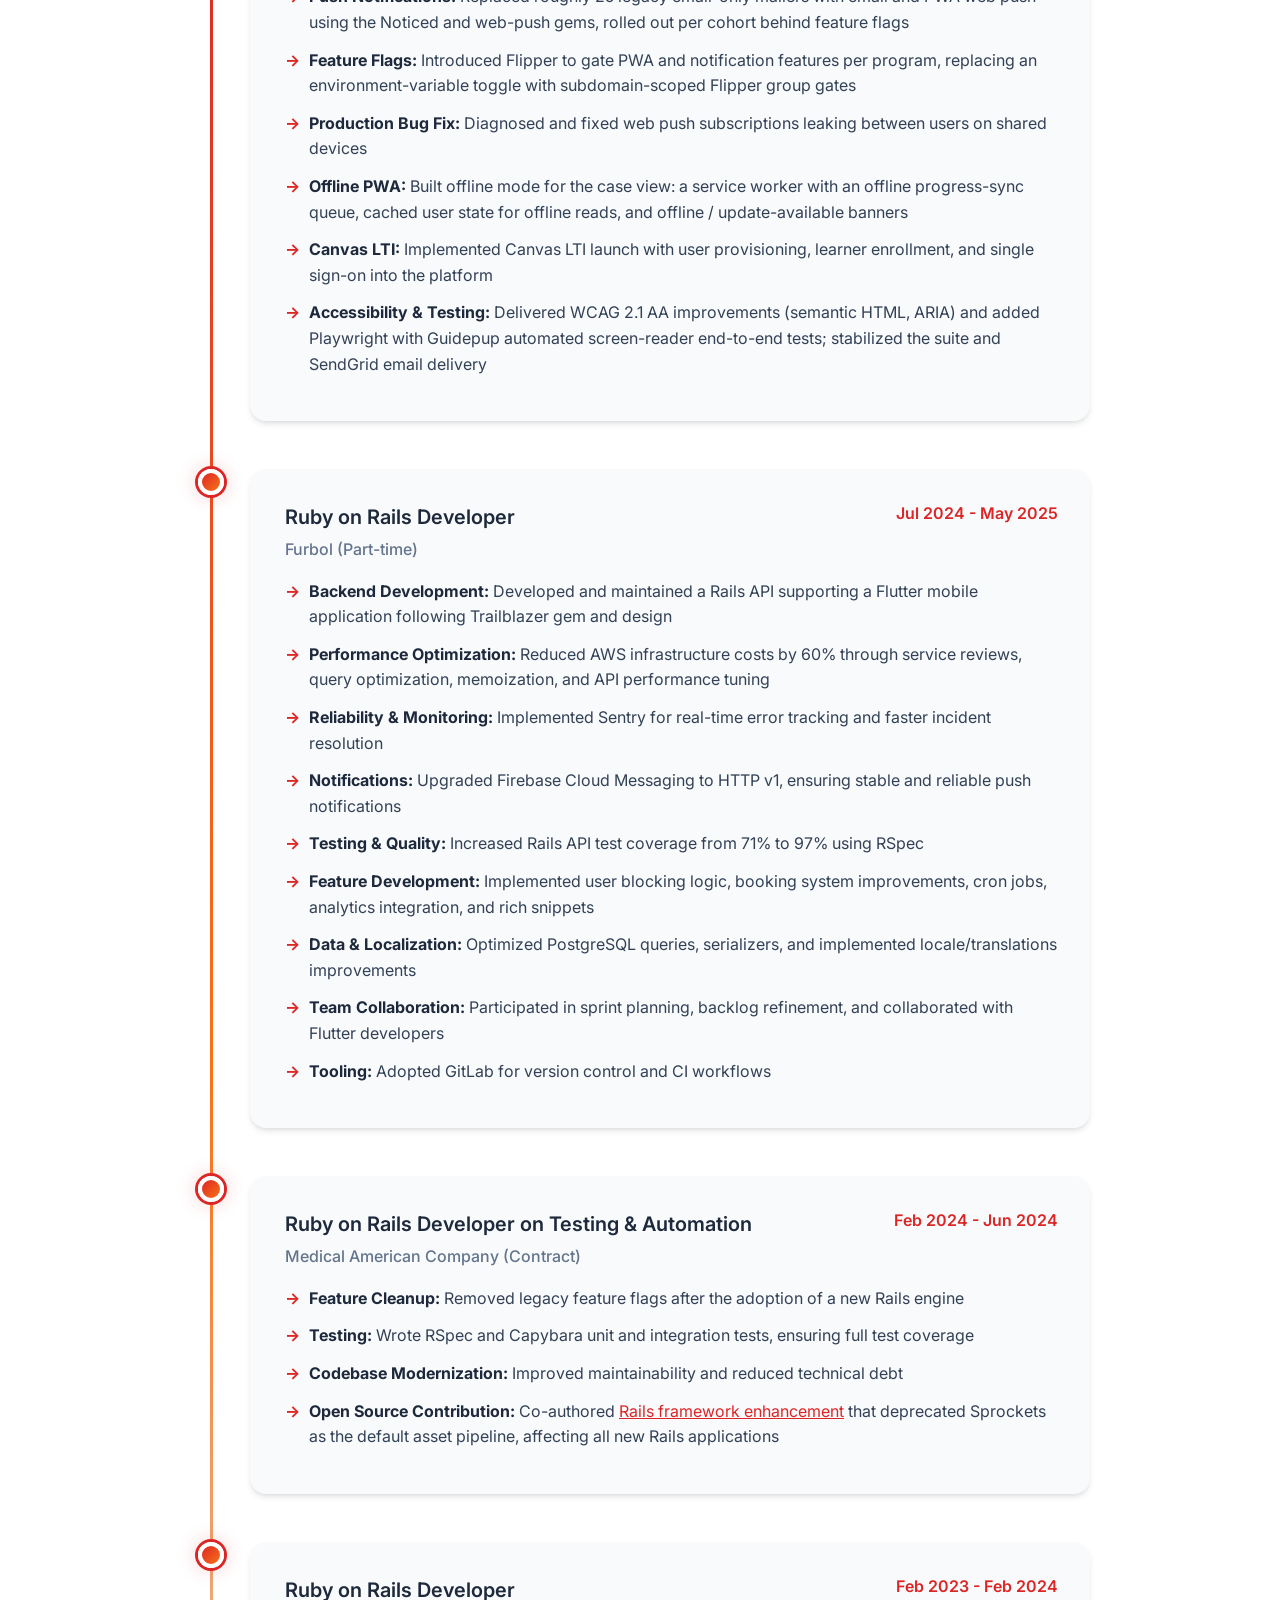
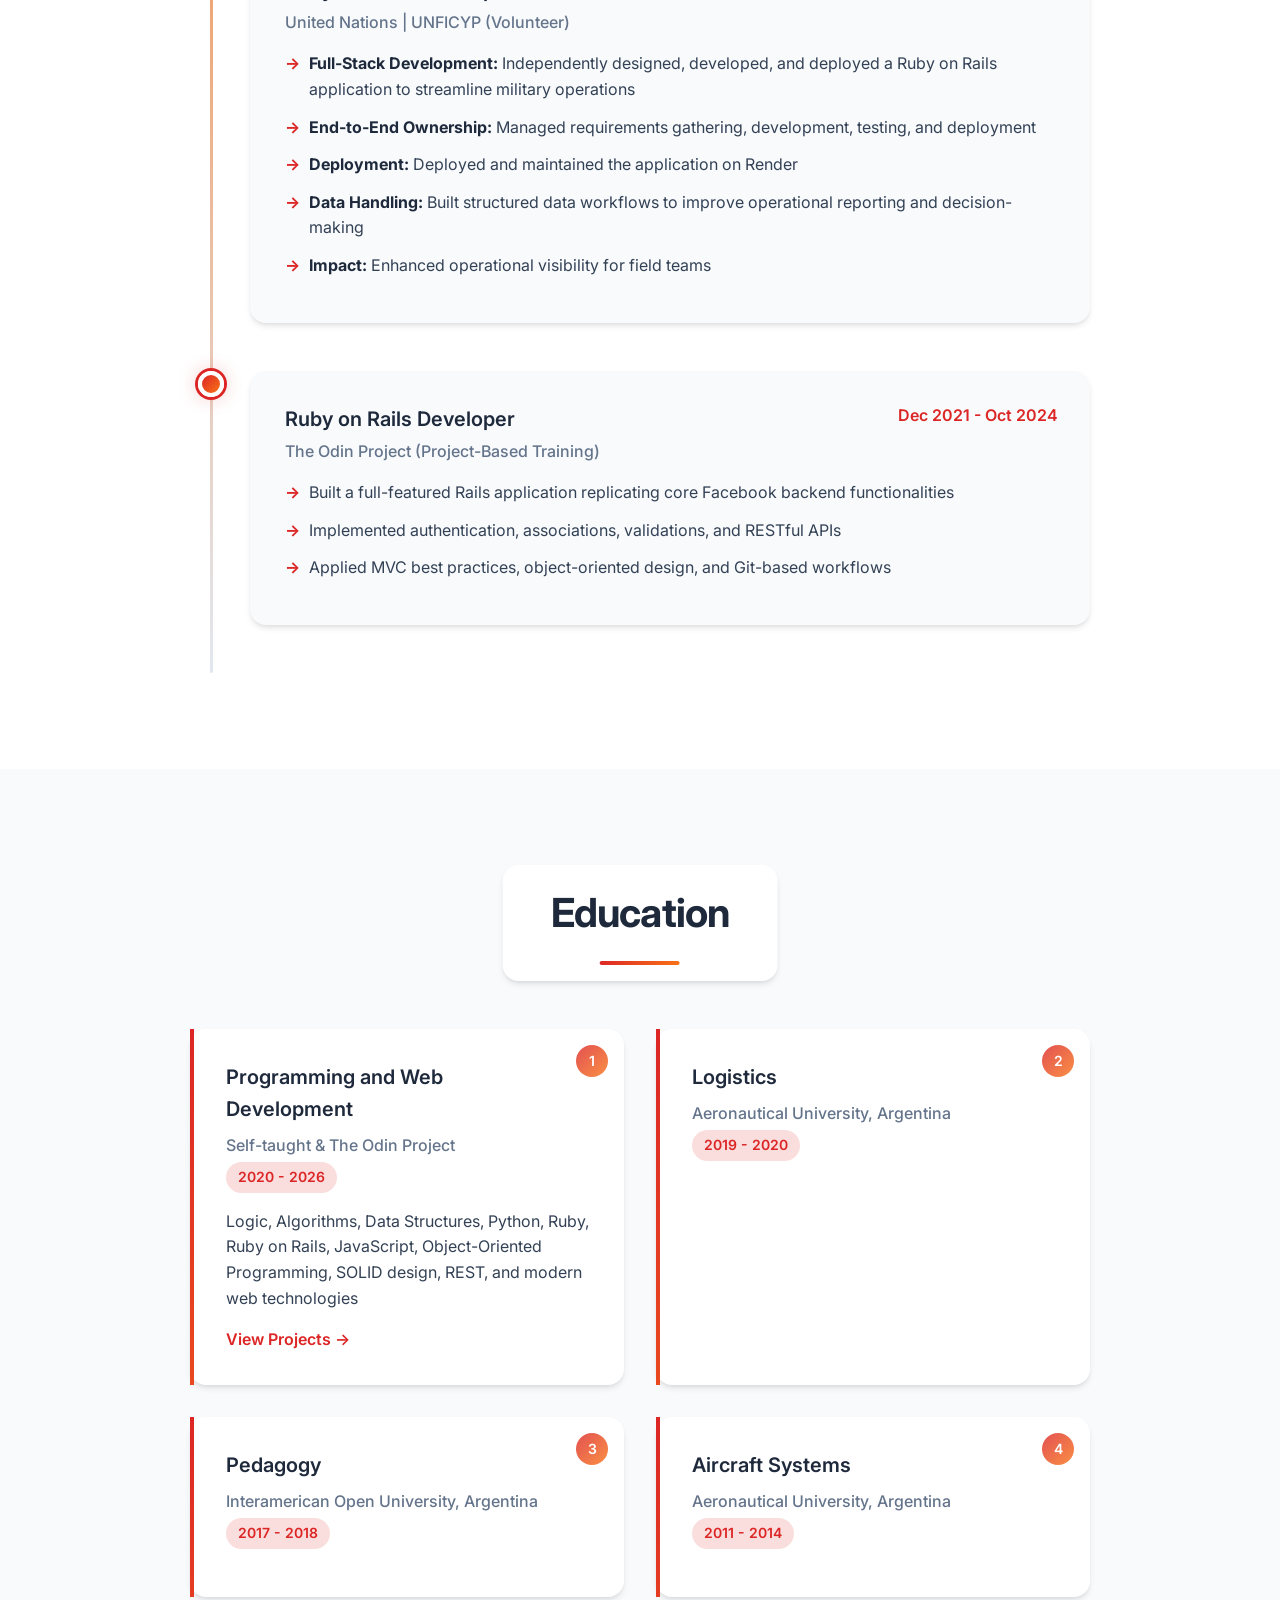
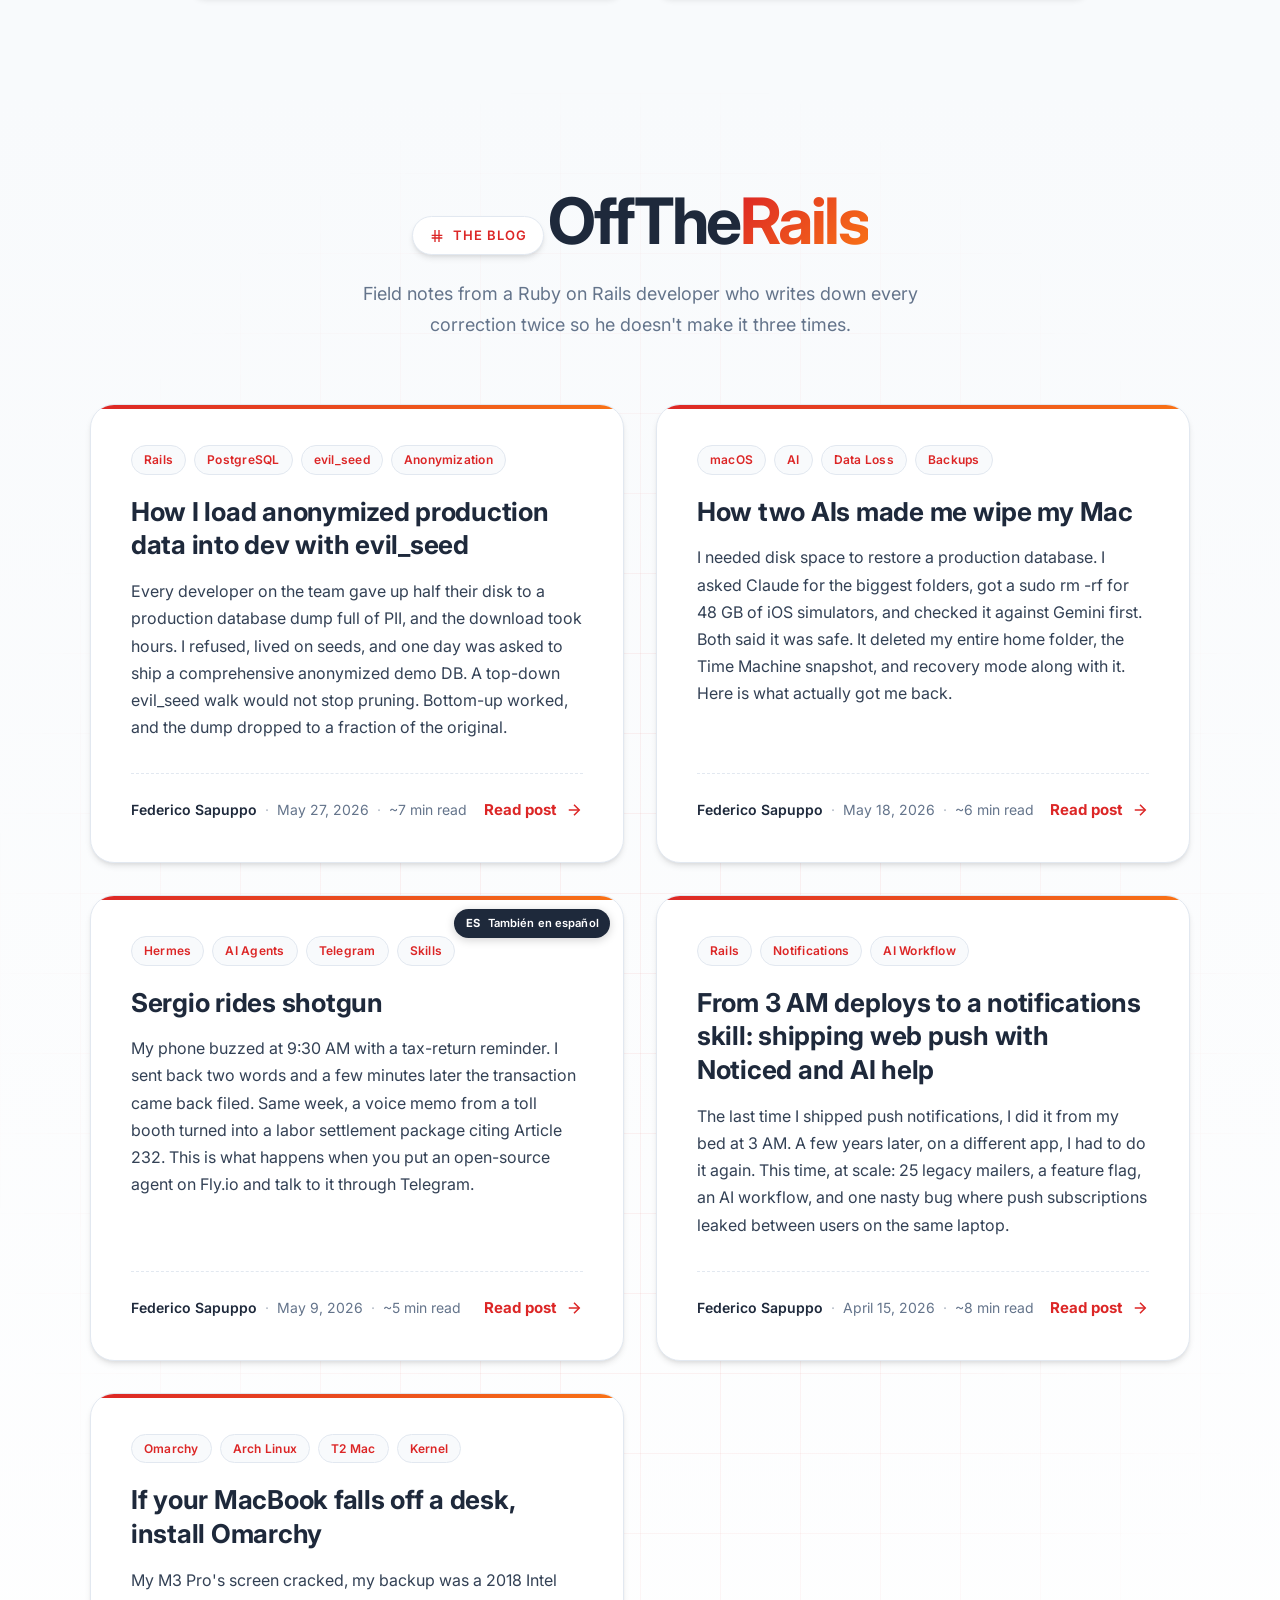
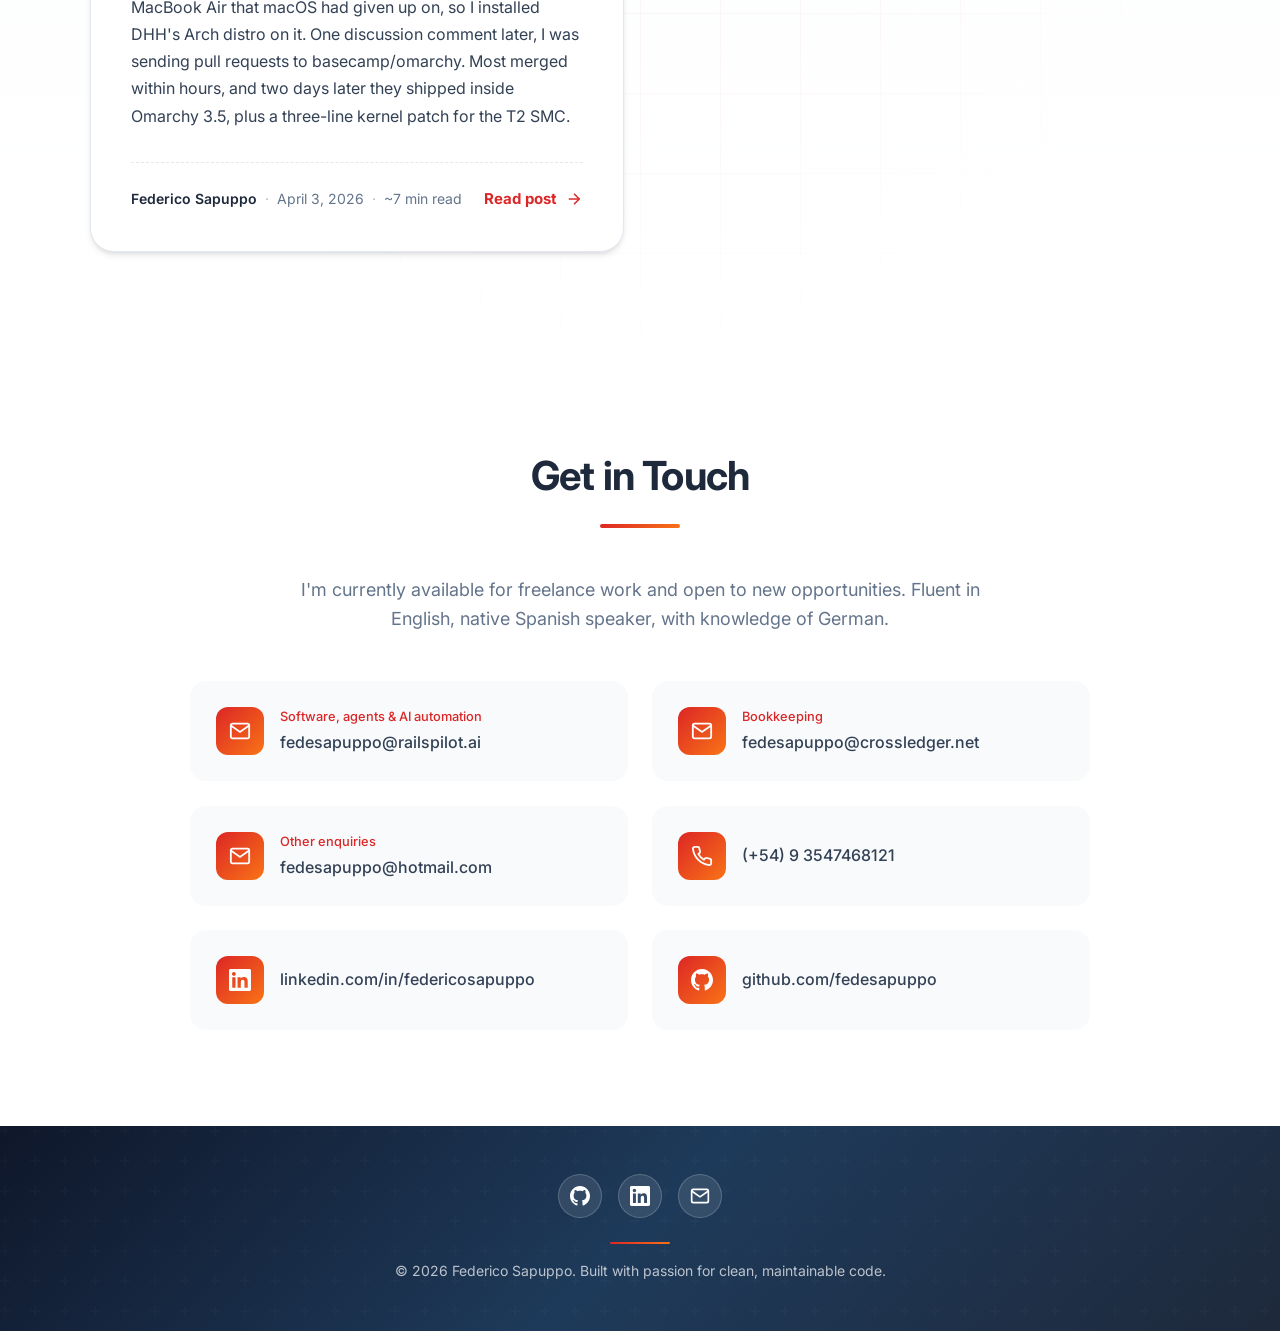
==== commit fcb38eb9: "deploy: fedesapuppo/personal-website@bc054da7bf30484aacbb73039cfd211ec5440b44" ====
--- a/index.html
+++ b/index.html
@@ -896,6 +896,30 @@
                 Fluent in English, native Spanish speaker, with knowledge of German.
             </p>
             <div class="contact-cards">
+                <a href="mailto:fedesapuppo@railspilot.ai" class="contact-card">
+                    <div class="contact-icon">
+                        <svg width="24" height="24" viewBox="0 0 24 24" fill="none" stroke="currentColor" stroke-width="2">
+                            <path d="M4 4h16c1.1 0 2 .9 2 2v12c0 1.1-.9 2-2 2H4c-1.1 0-2-.9-2-2V6c0-1.1.9-2 2-2z"></path>
+                            <polyline points="22,6 12,13 2,6"></polyline>
+                        </svg>
+                    </div>
+                    <div class="contact-card-text">
+                        <span class="contact-label">Software, agents &amp; AI automation</span>
+                        <span>fedesapuppo@railspilot.ai</span>
+                    </div>
+                </a>
+                <a href="mailto:fedesapuppo@crossledger.net" class="contact-card">
+                    <div class="contact-icon">
+                        <svg width="24" height="24" viewBox="0 0 24 24" fill="none" stroke="currentColor" stroke-width="2">
+                            <path d="M4 4h16c1.1 0 2 .9 2 2v12c0 1.1-.9 2-2 2H4c-1.1 0-2-.9-2-2V6c0-1.1.9-2 2-2z"></path>
+                            <polyline points="22,6 12,13 2,6"></polyline>
+                        </svg>
+                    </div>
+                    <div class="contact-card-text">
+                        <span class="contact-label">Bookkeeping</span>
+                        <span>fedesapuppo@crossledger.net</span>
+                    </div>
+                </a>
                 <a href="mailto:fedesapuppo@hotmail.com" class="contact-card">
                     <div class="contact-icon">
                         <svg width="24" height="24" viewBox="0 0 24 24" fill="none" stroke="currentColor" stroke-width="2">
@@ -903,7 +927,10 @@
                             <polyline points="22,6 12,13 2,6"></polyline>
                         </svg>
                     </div>
-                    <span>fedesapuppo@hotmail.com</span>
+                    <div class="contact-card-text">
+                        <span class="contact-label">Other enquiries</span>
+                        <span>fedesapuppo@hotmail.com</span>
+                    </div>
                 </a>
                 <a href="tel:+5493547468121" class="contact-card">
                     <div class="contact-icon">
--- a/styles.css
+++ b/styles.css
@@ -1730,6 +1730,23 @@
 .contact-card span {
     font-weight: 500;
     white-space: nowrap;
+}
+
+.contact-card-text {
+    display: flex;
+    flex-direction: column;
+    gap: 0.15rem;
+    min-width: 0;
+}
+
+.contact-card-text span {
+    white-space: normal;
+}
+
+.contact-label {
+    font-size: 0.8rem;
+    font-weight: 600;
+    color: var(--primary-color);
 }
 
 /* Footer */
@@ -1877,6 +1894,8 @@
 .contact-card:nth-child(2) { transition-delay: 0.1s; }
 .contact-card:nth-child(3) { transition-delay: 0.2s; }
 .contact-card:nth-child(4) { transition-delay: 0.3s; }
+.contact-card:nth-child(5) { transition-delay: 0.4s; }
+.contact-card:nth-child(6) { transition-delay: 0.5s; }
 
 .project-card:nth-child(1) { transition-delay: 0s; }
 .project-card:nth-child(2) { transition-delay: 0.1s; }
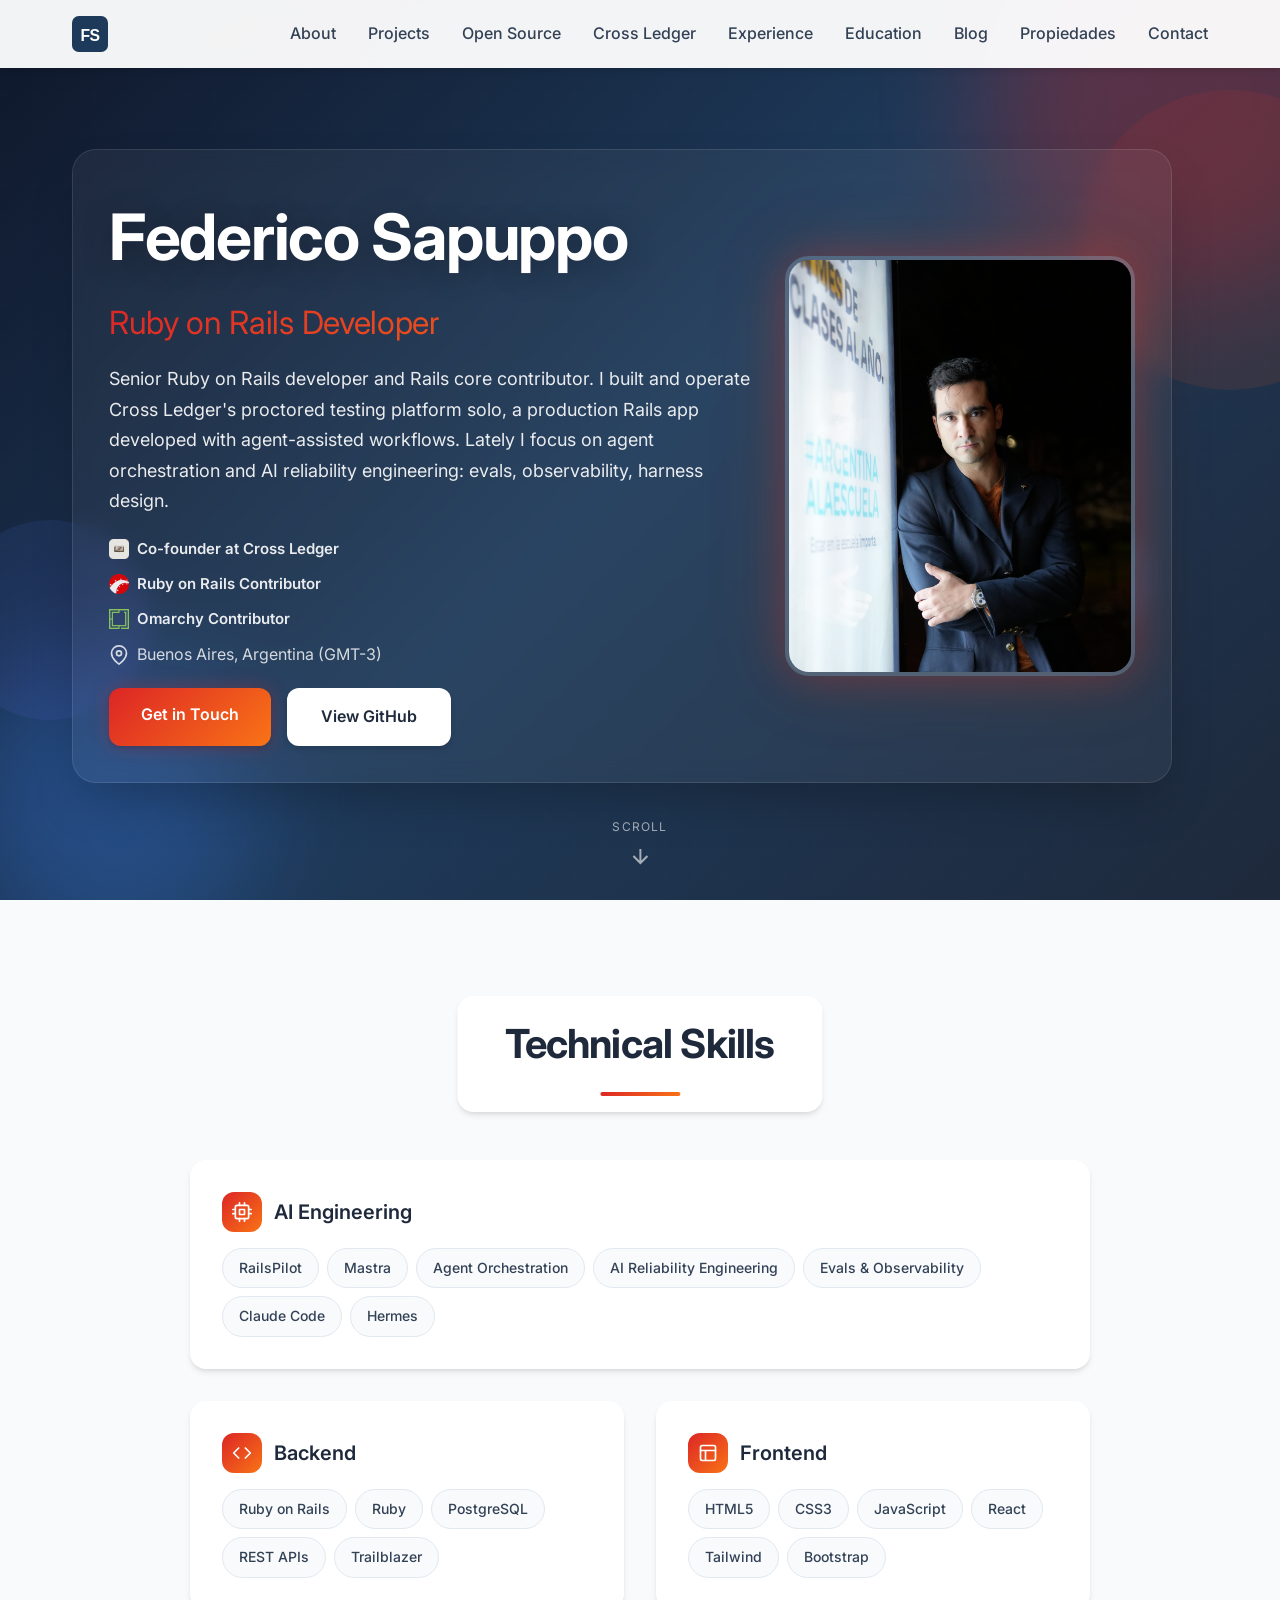
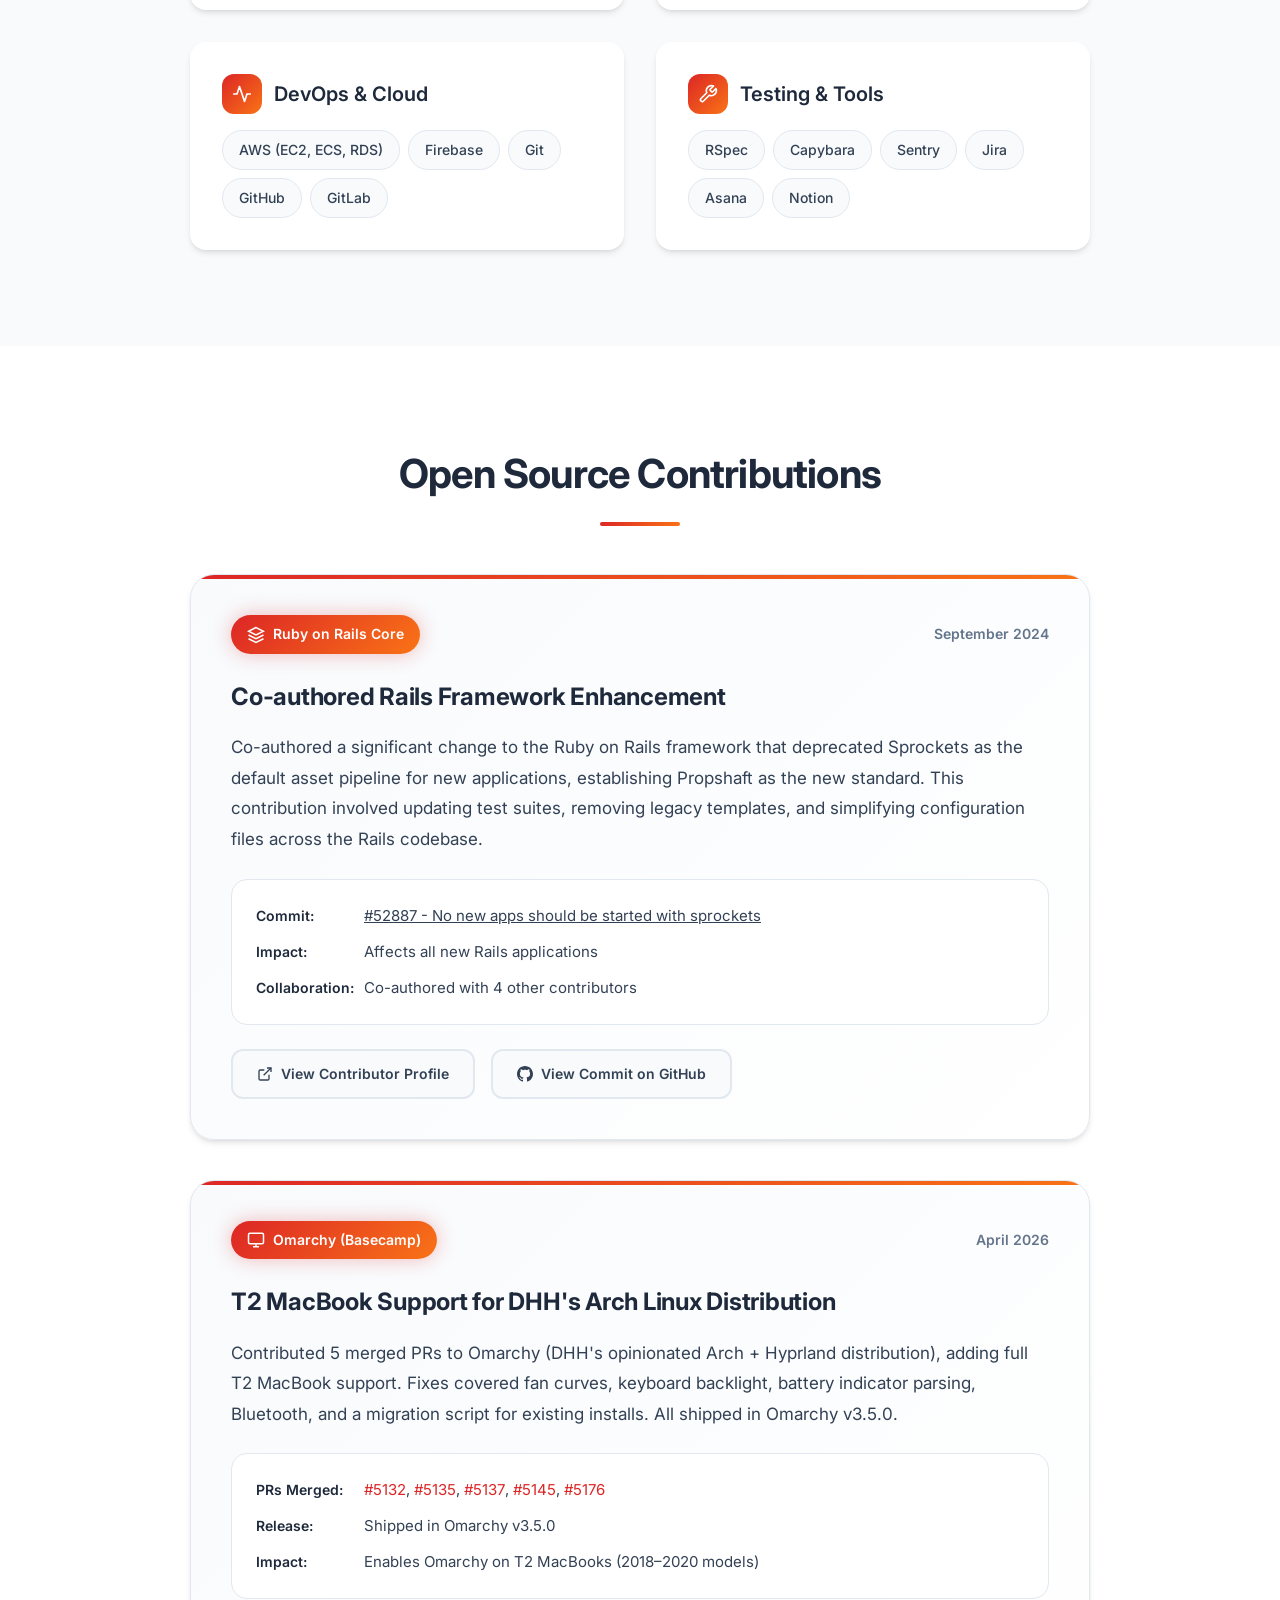
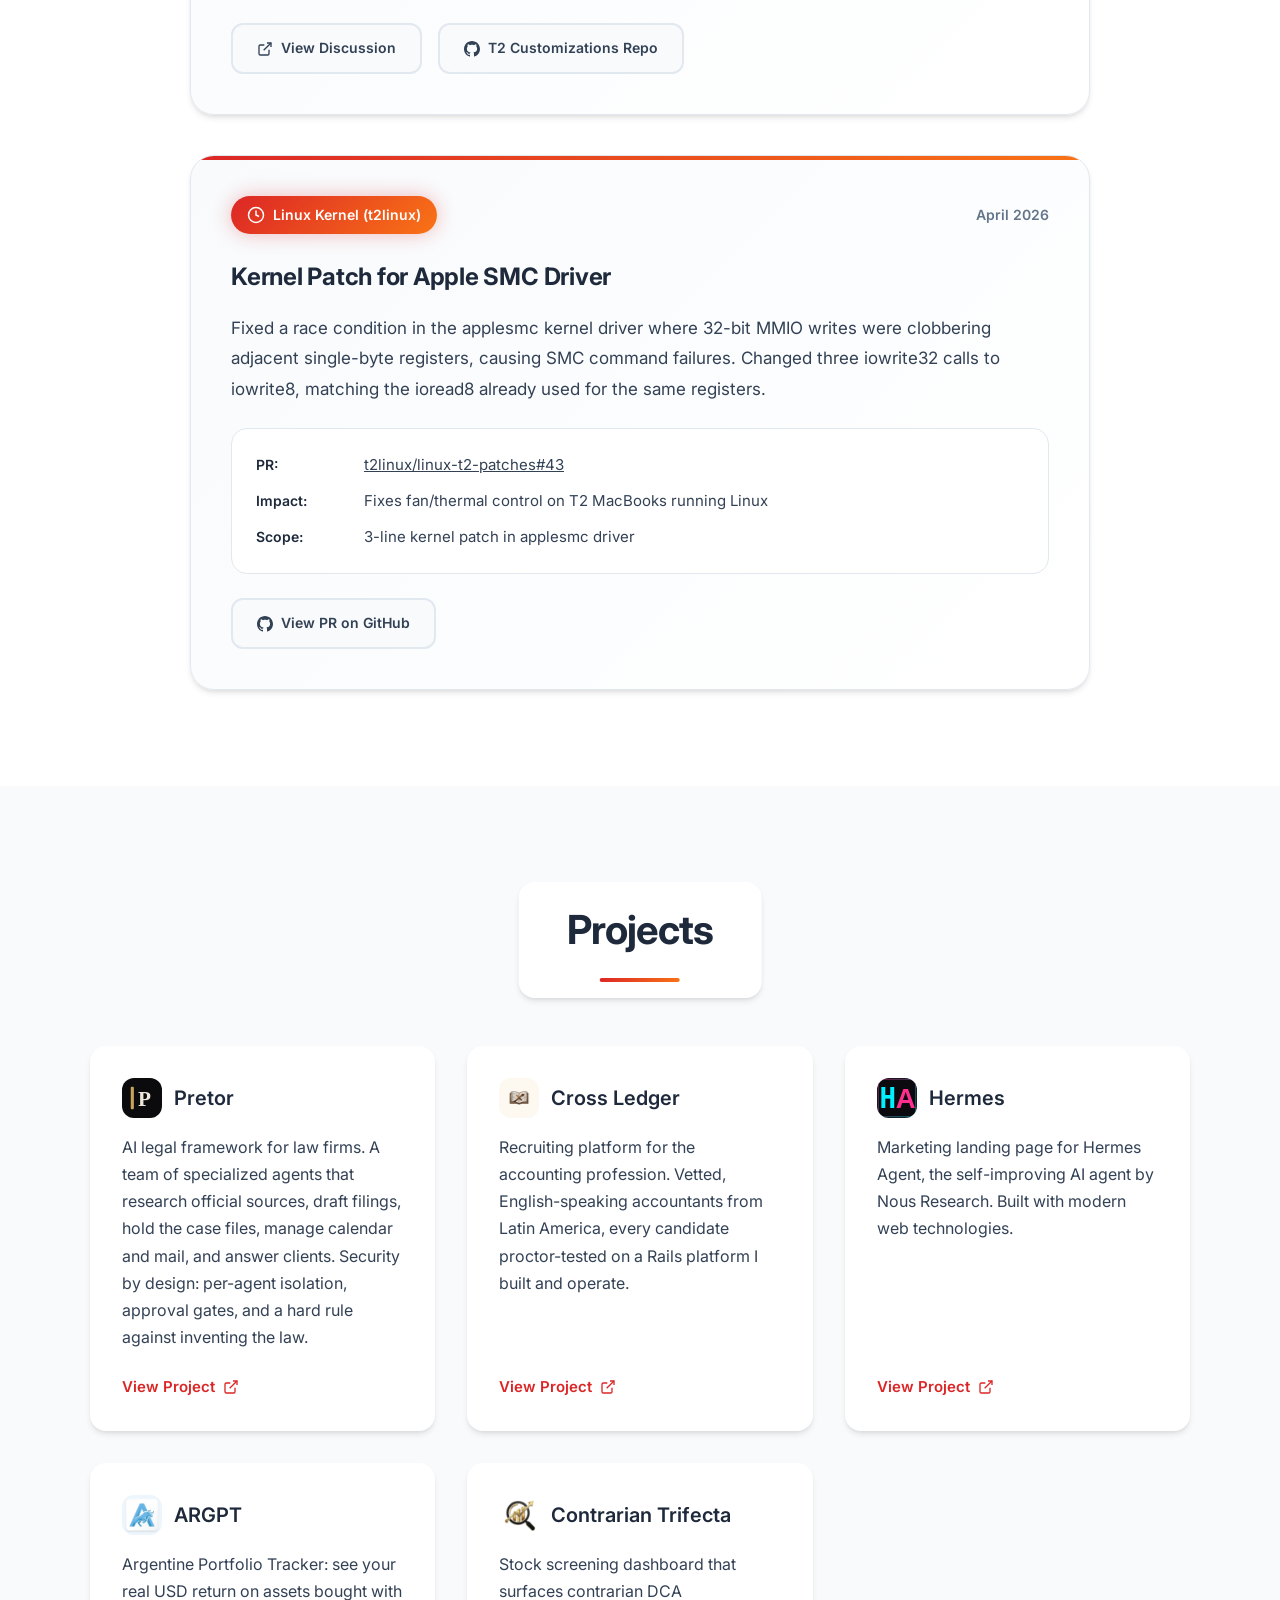
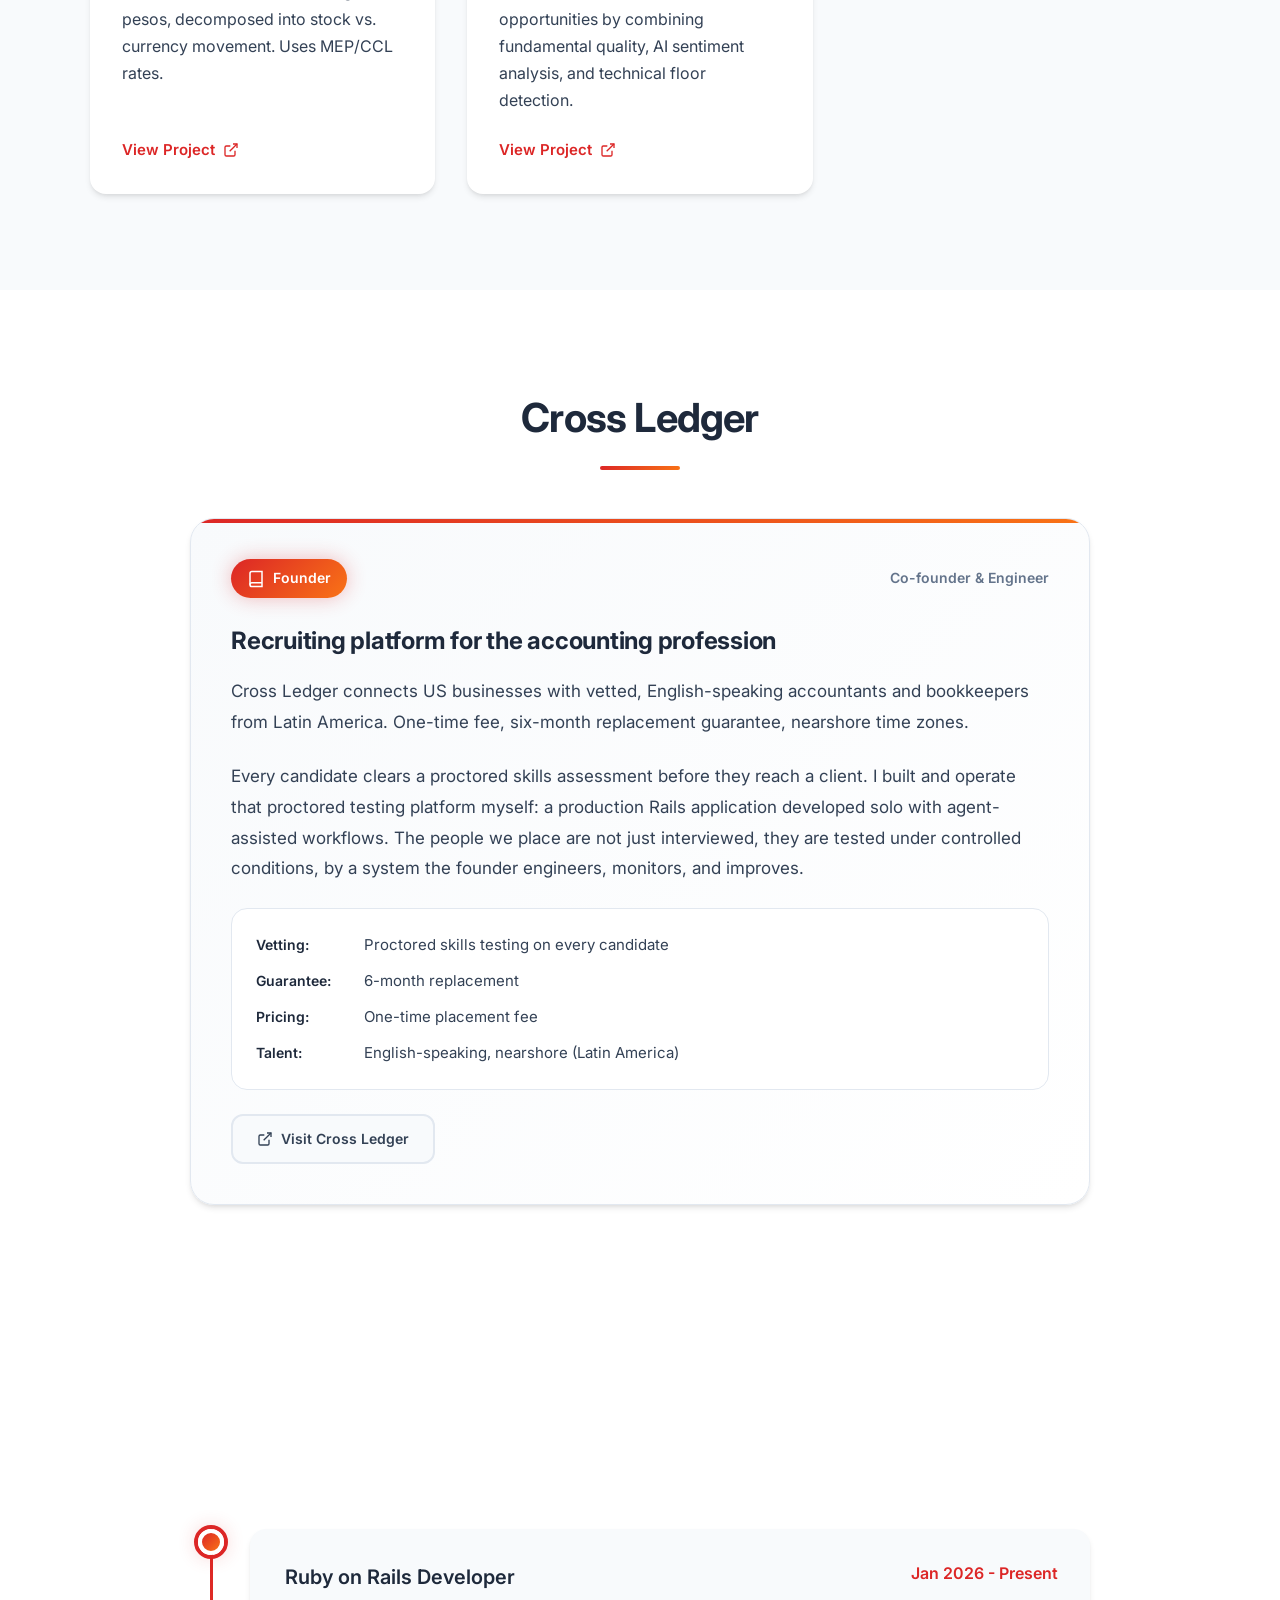
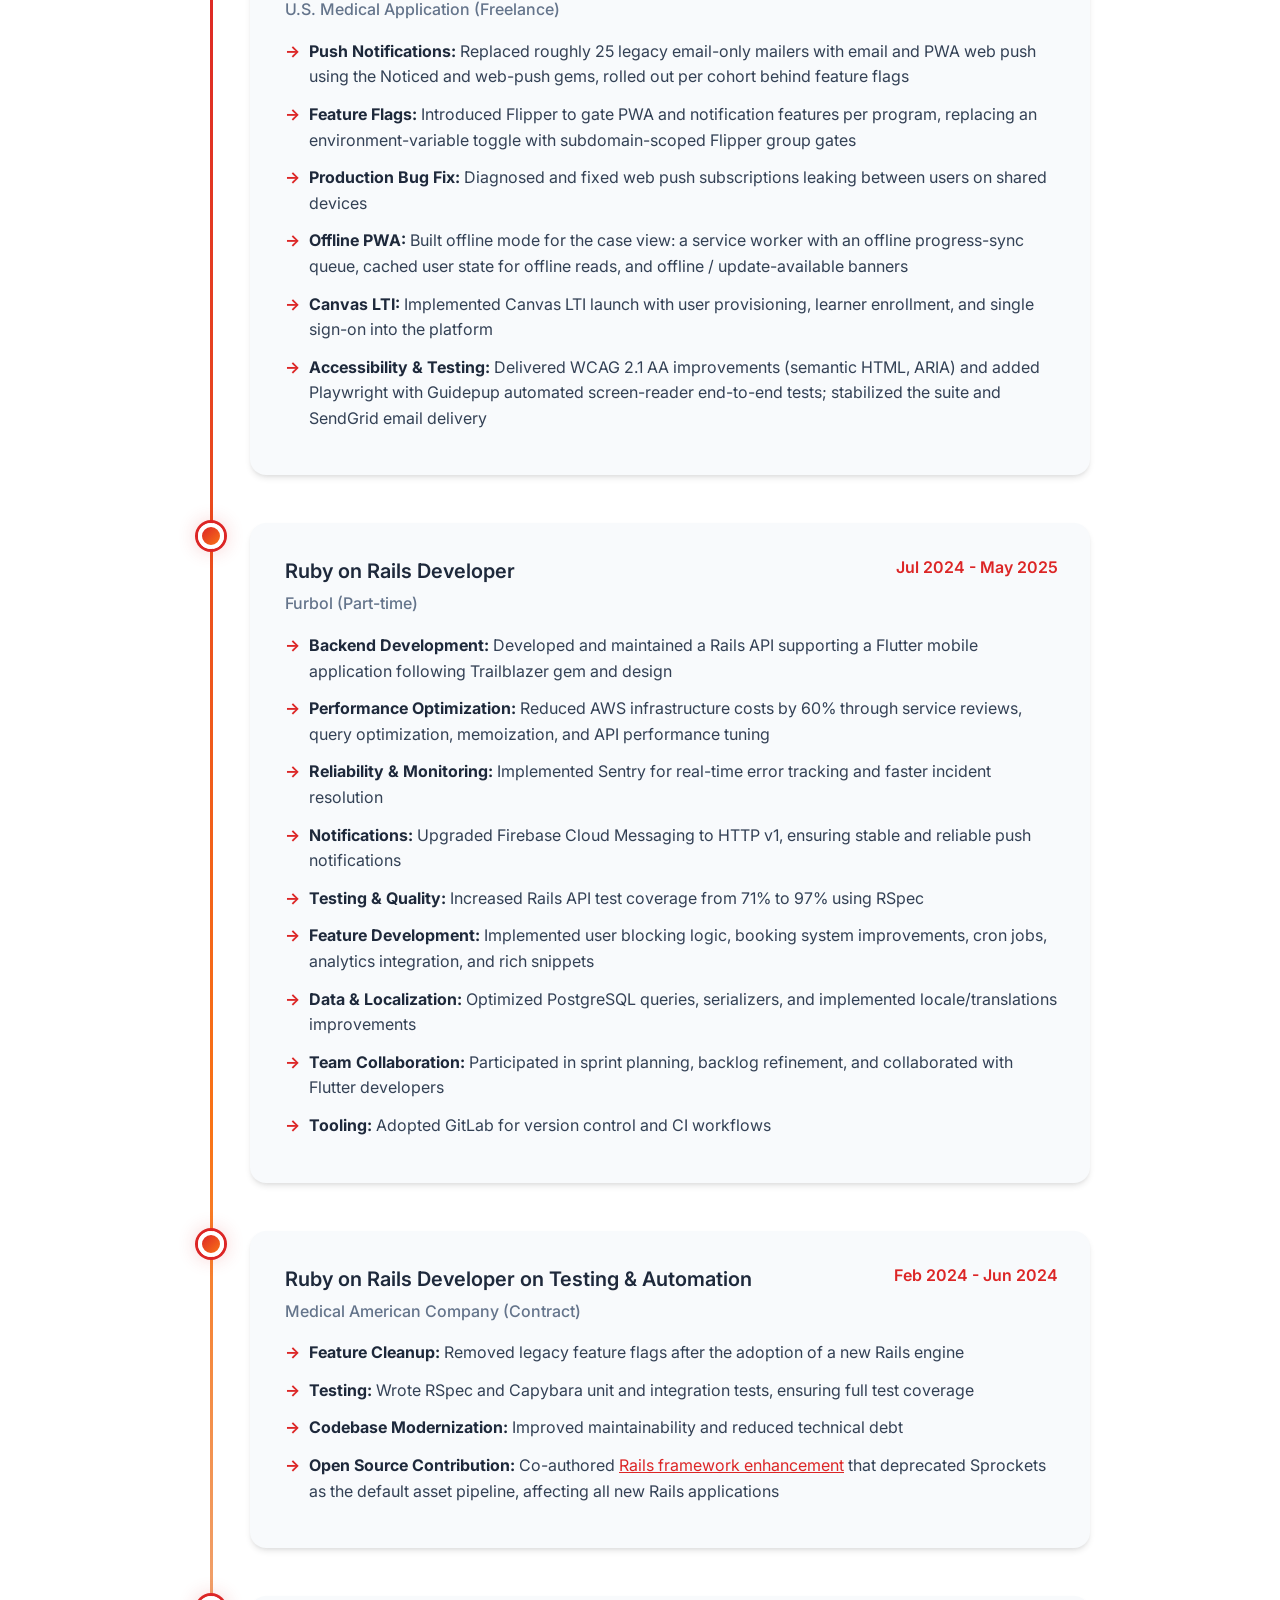
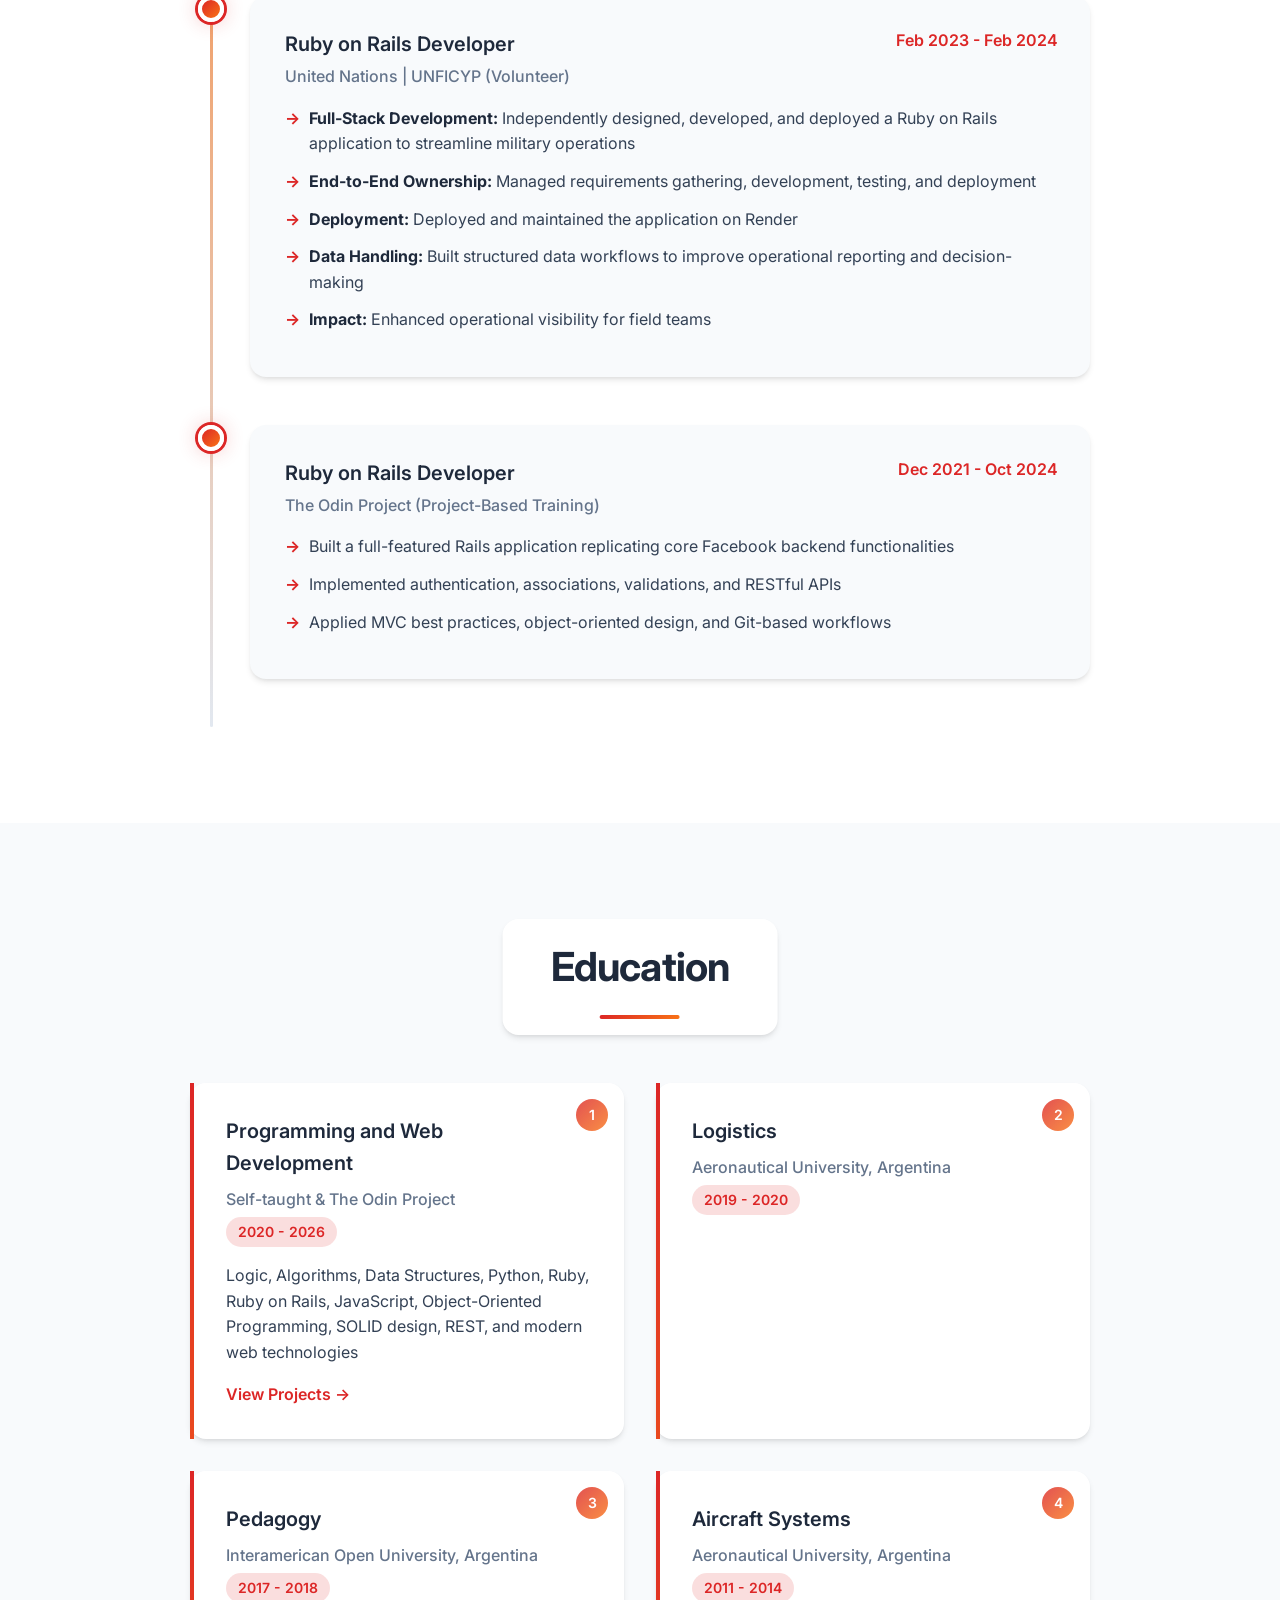
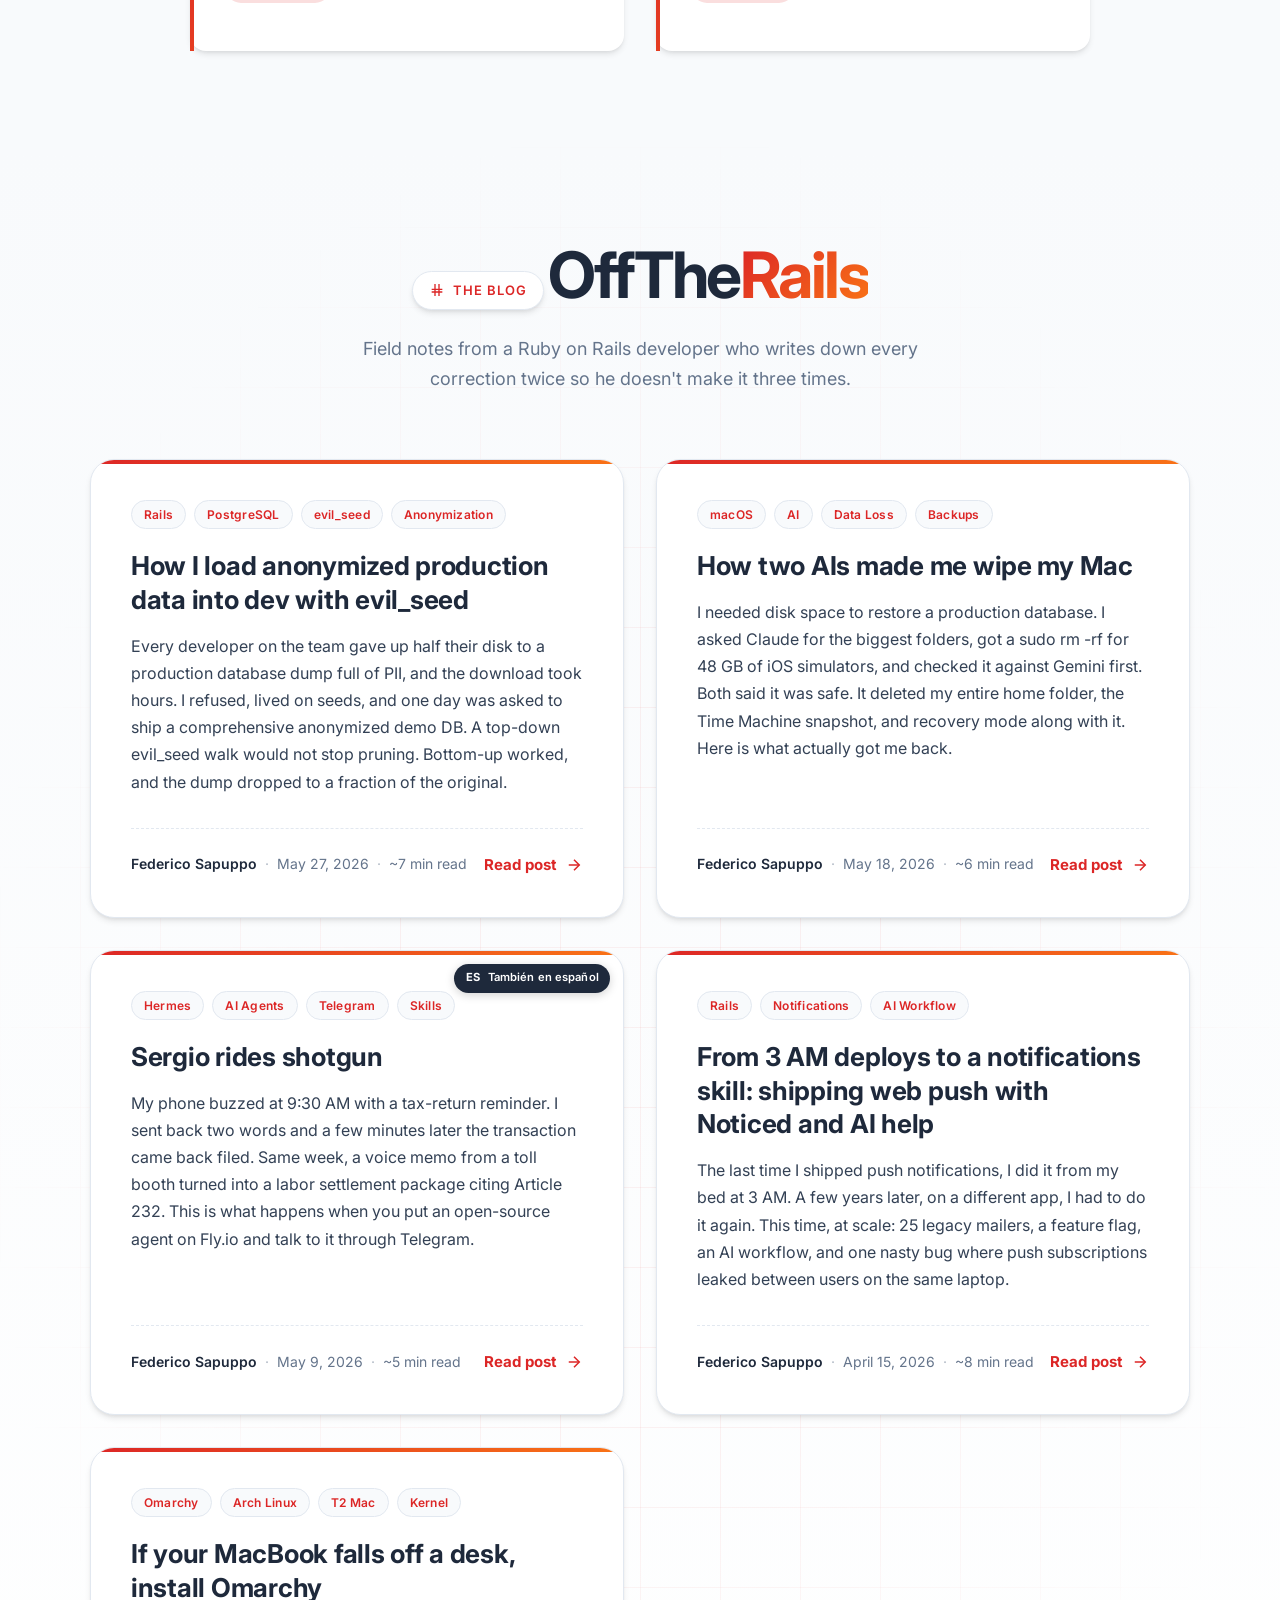
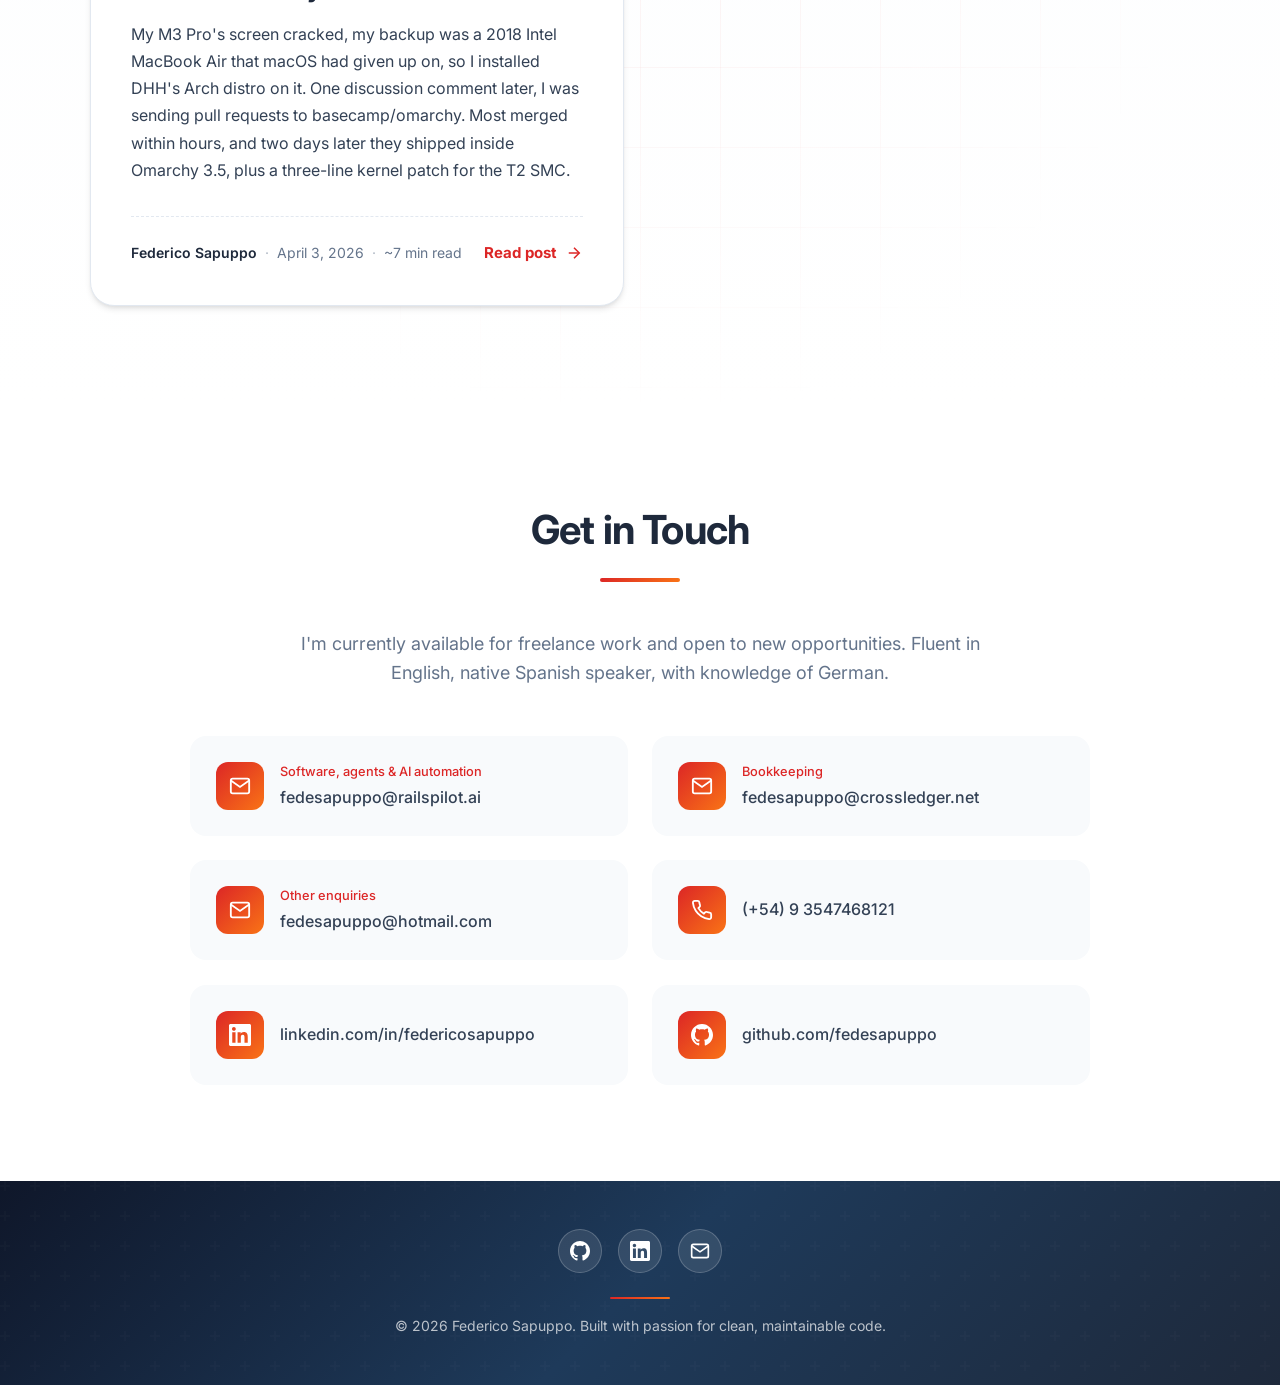
==== commit b4f0df0b: "deploy: fedesapuppo/personal-website@96903e09ef1dd4c55381303ba49d993989c5f703" ====
--- a/index.html
+++ b/index.html
@@ -442,6 +442,23 @@
                 <div class="project-card">
                     <div class="project-card-top">
                         <div class="project-icon project-icon--favicon">
+                            <img src="pretor-icon.svg" width="40" height="40" alt="" aria-hidden="true">
+                        </div>
+                        <h3 class="project-title">Pretor</h3>
+                    </div>
+                    <p class="project-description">AI legal framework for law firms. A team of specialized agents that research official sources, draft filings, hold the case files, manage calendar and mail, and answer clients. Security by design: per-agent isolation, approval gates, and a hard rule against inventing the law.</p>
+                    <a href="https://fedesapuppo.com/pretor" target="_blank" rel="noopener noreferrer" class="project-link">
+                        View Project
+                        <svg width="16" height="16" viewBox="0 0 24 24" fill="none" stroke="currentColor" stroke-width="2">
+                            <path d="M18 13v6a2 2 0 0 1-2 2H5a2 2 0 0 1-2-2V8a2 2 0 0 1 2-2h6"></path>
+                            <polyline points="15 3 21 3 21 9"></polyline>
+                            <line x1="10" y1="14" x2="21" y2="3"></line>
+                        </svg>
+                    </a>
+                </div>
+                <div class="project-card">
+                    <div class="project-card-top">
+                        <div class="project-icon project-icon--favicon">
                             <img src="crossledger-icon.png" width="40" height="40" alt="" aria-hidden="true">
                         </div>
                         <h3 class="project-title">Cross Ledger</h3>
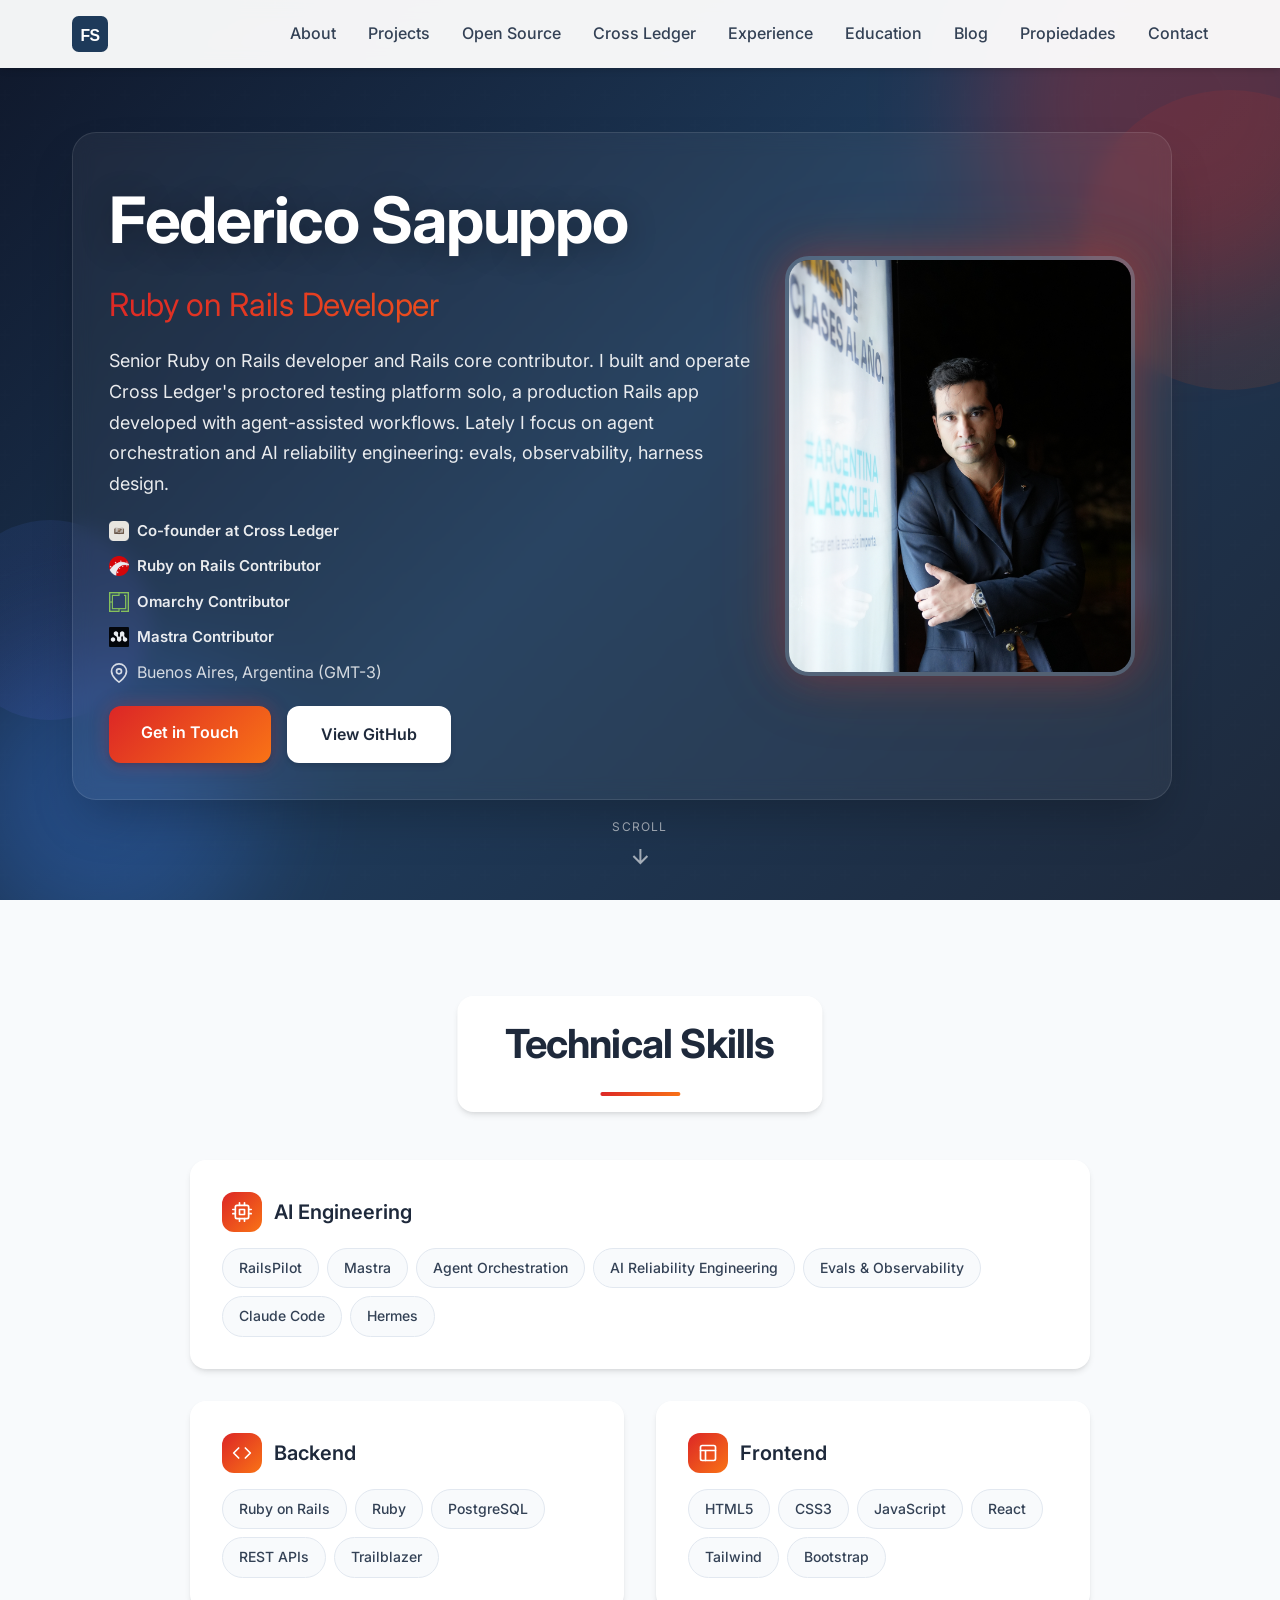
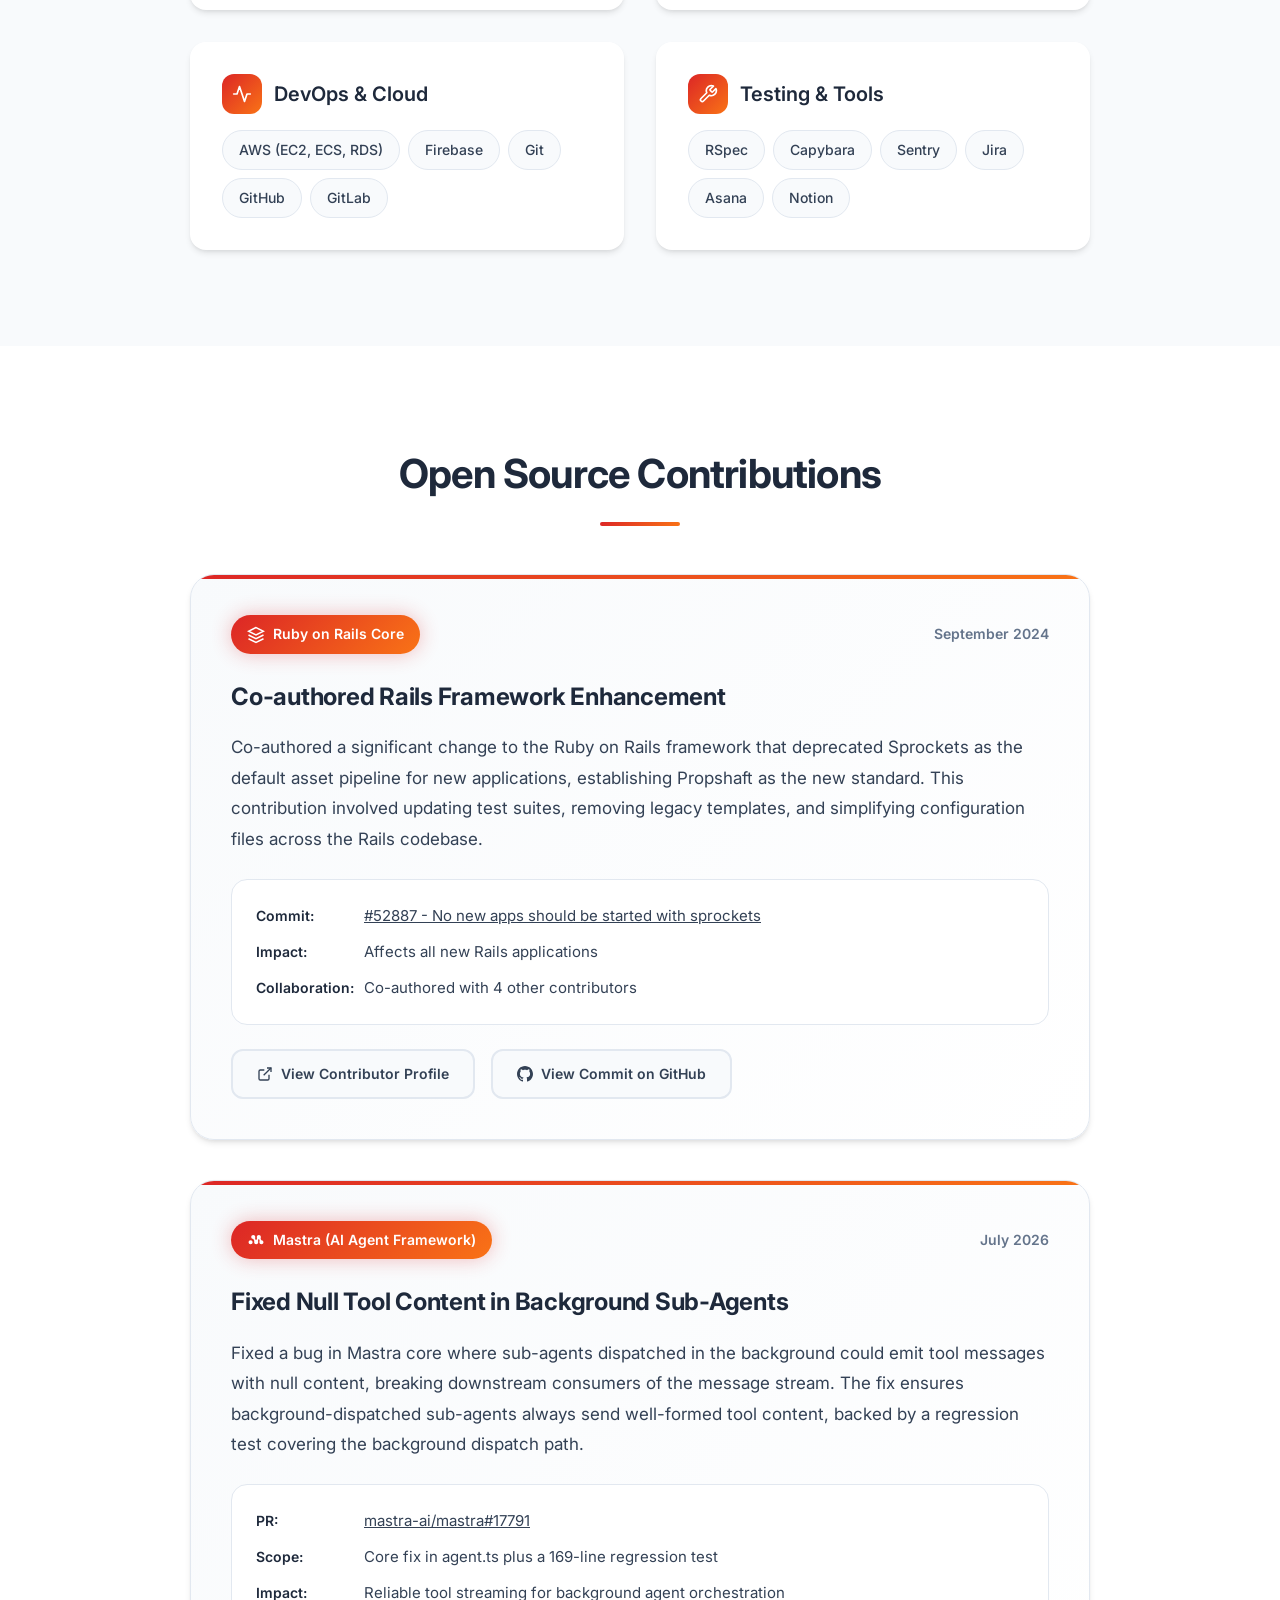
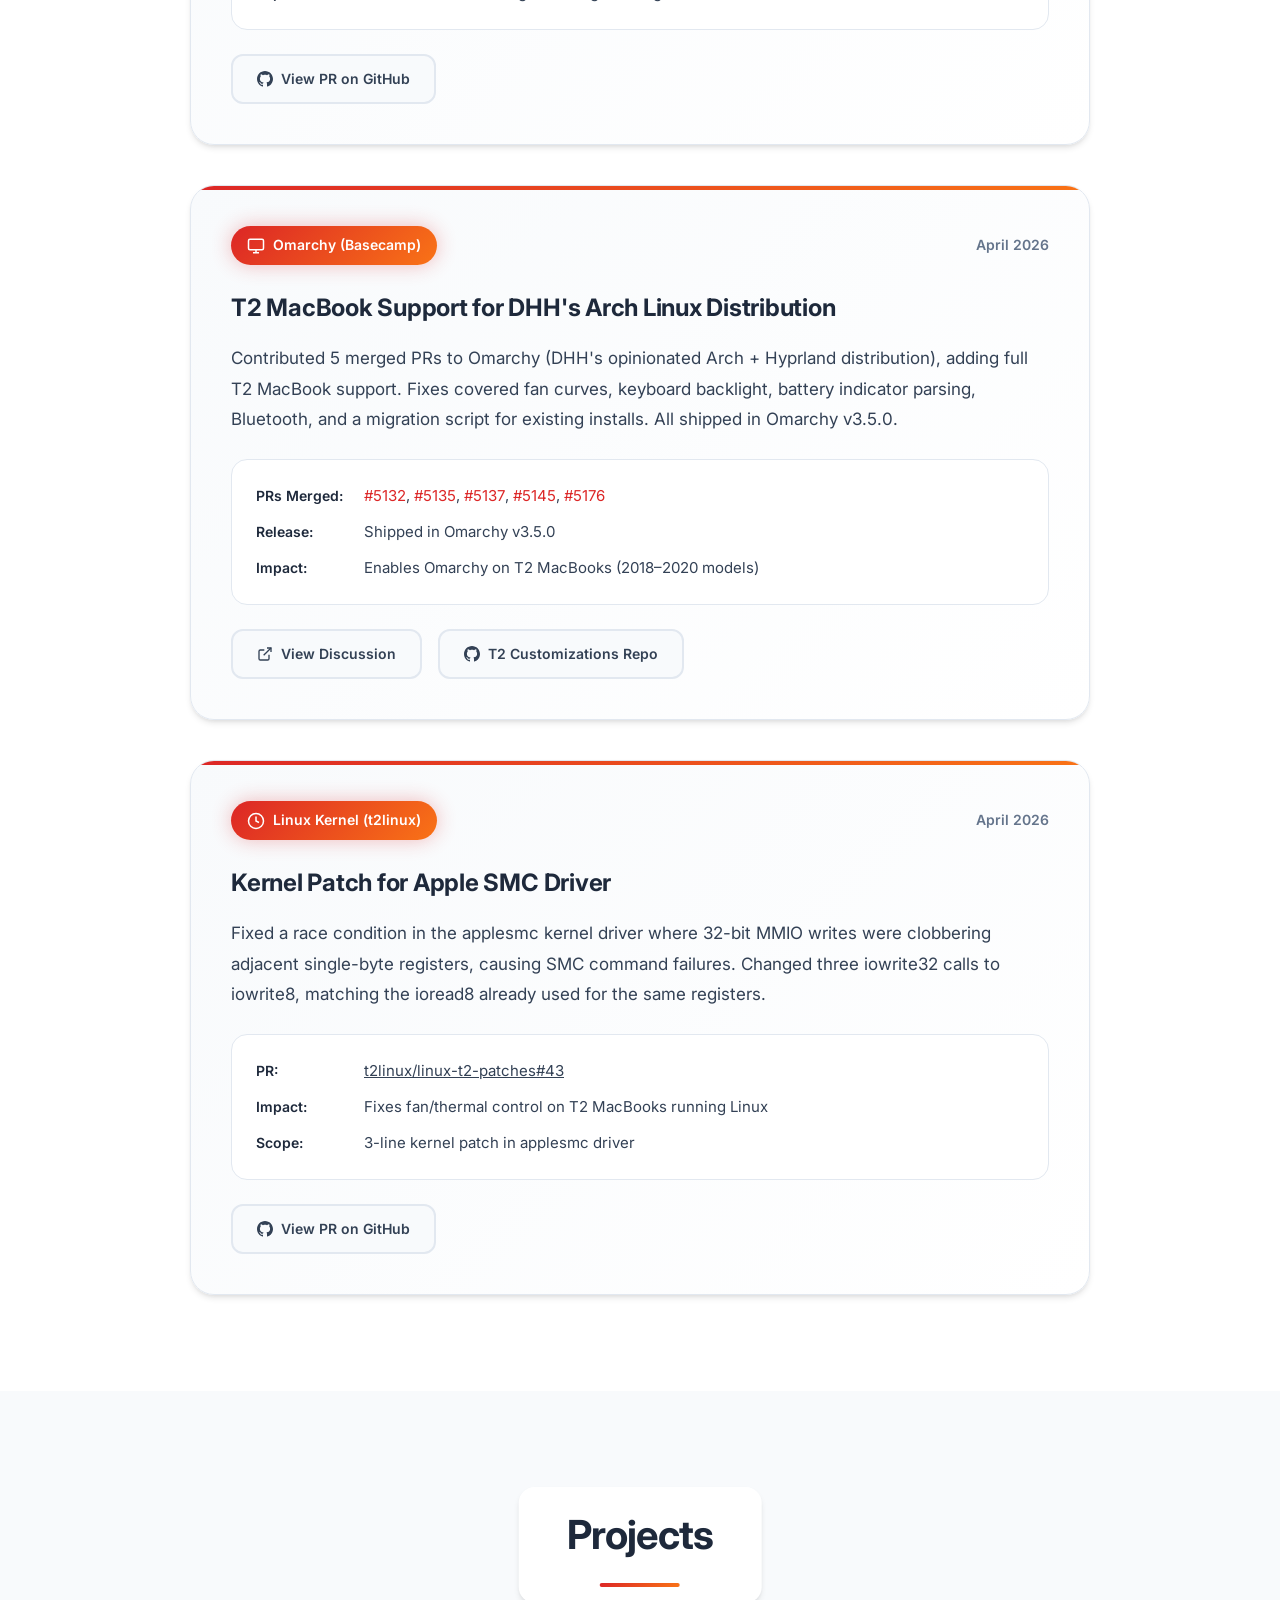
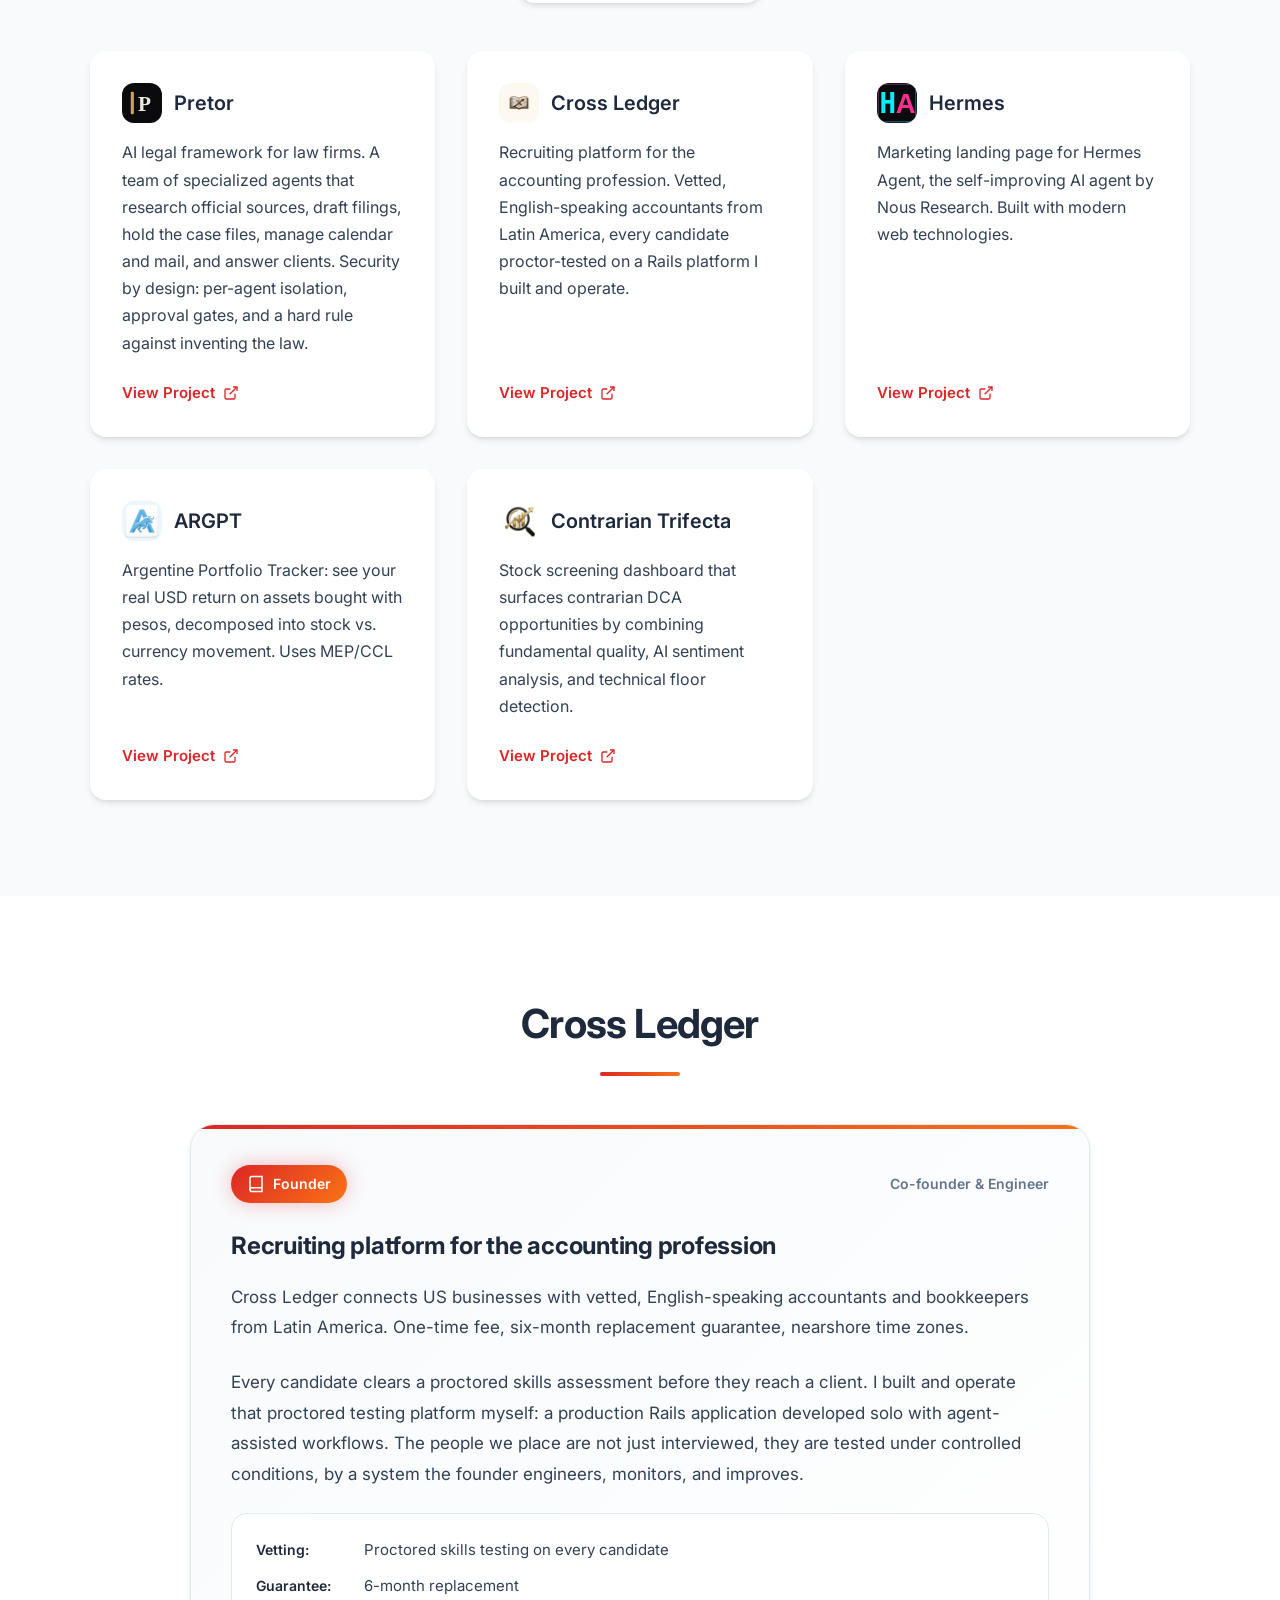
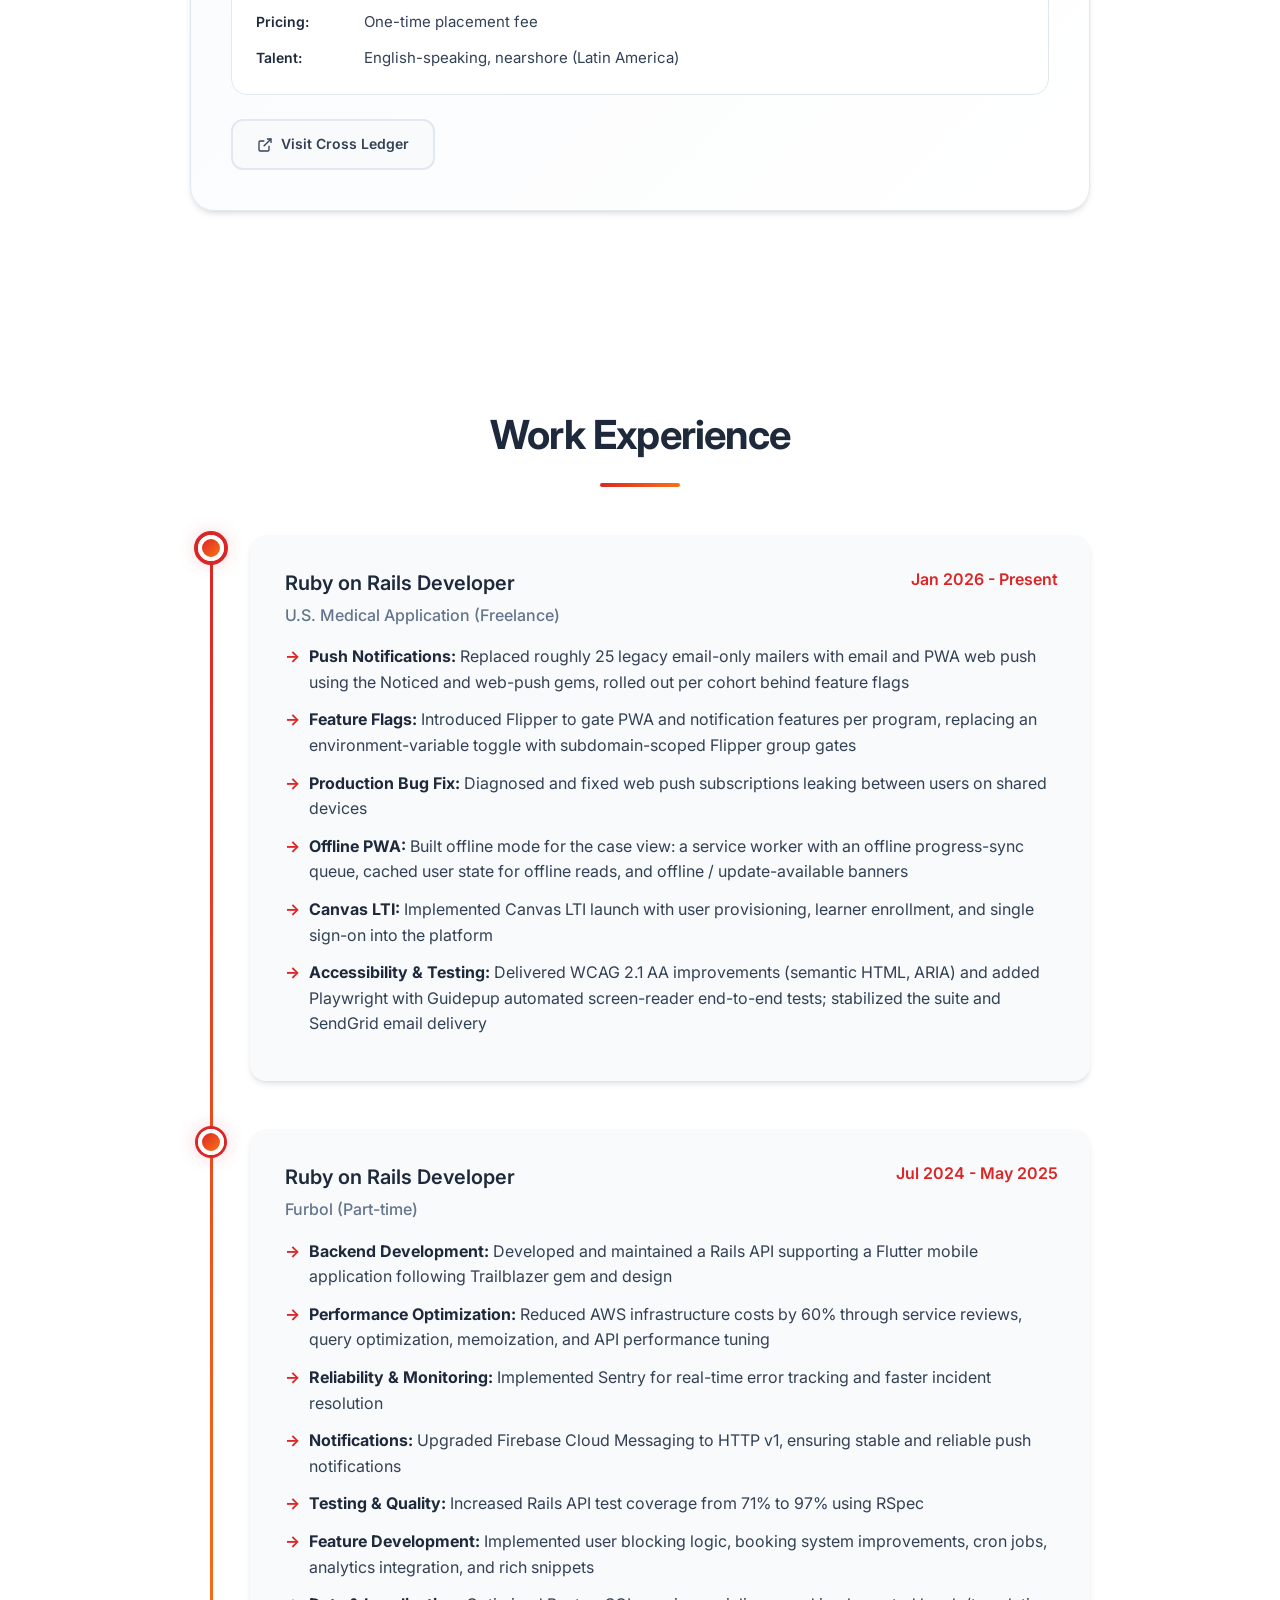
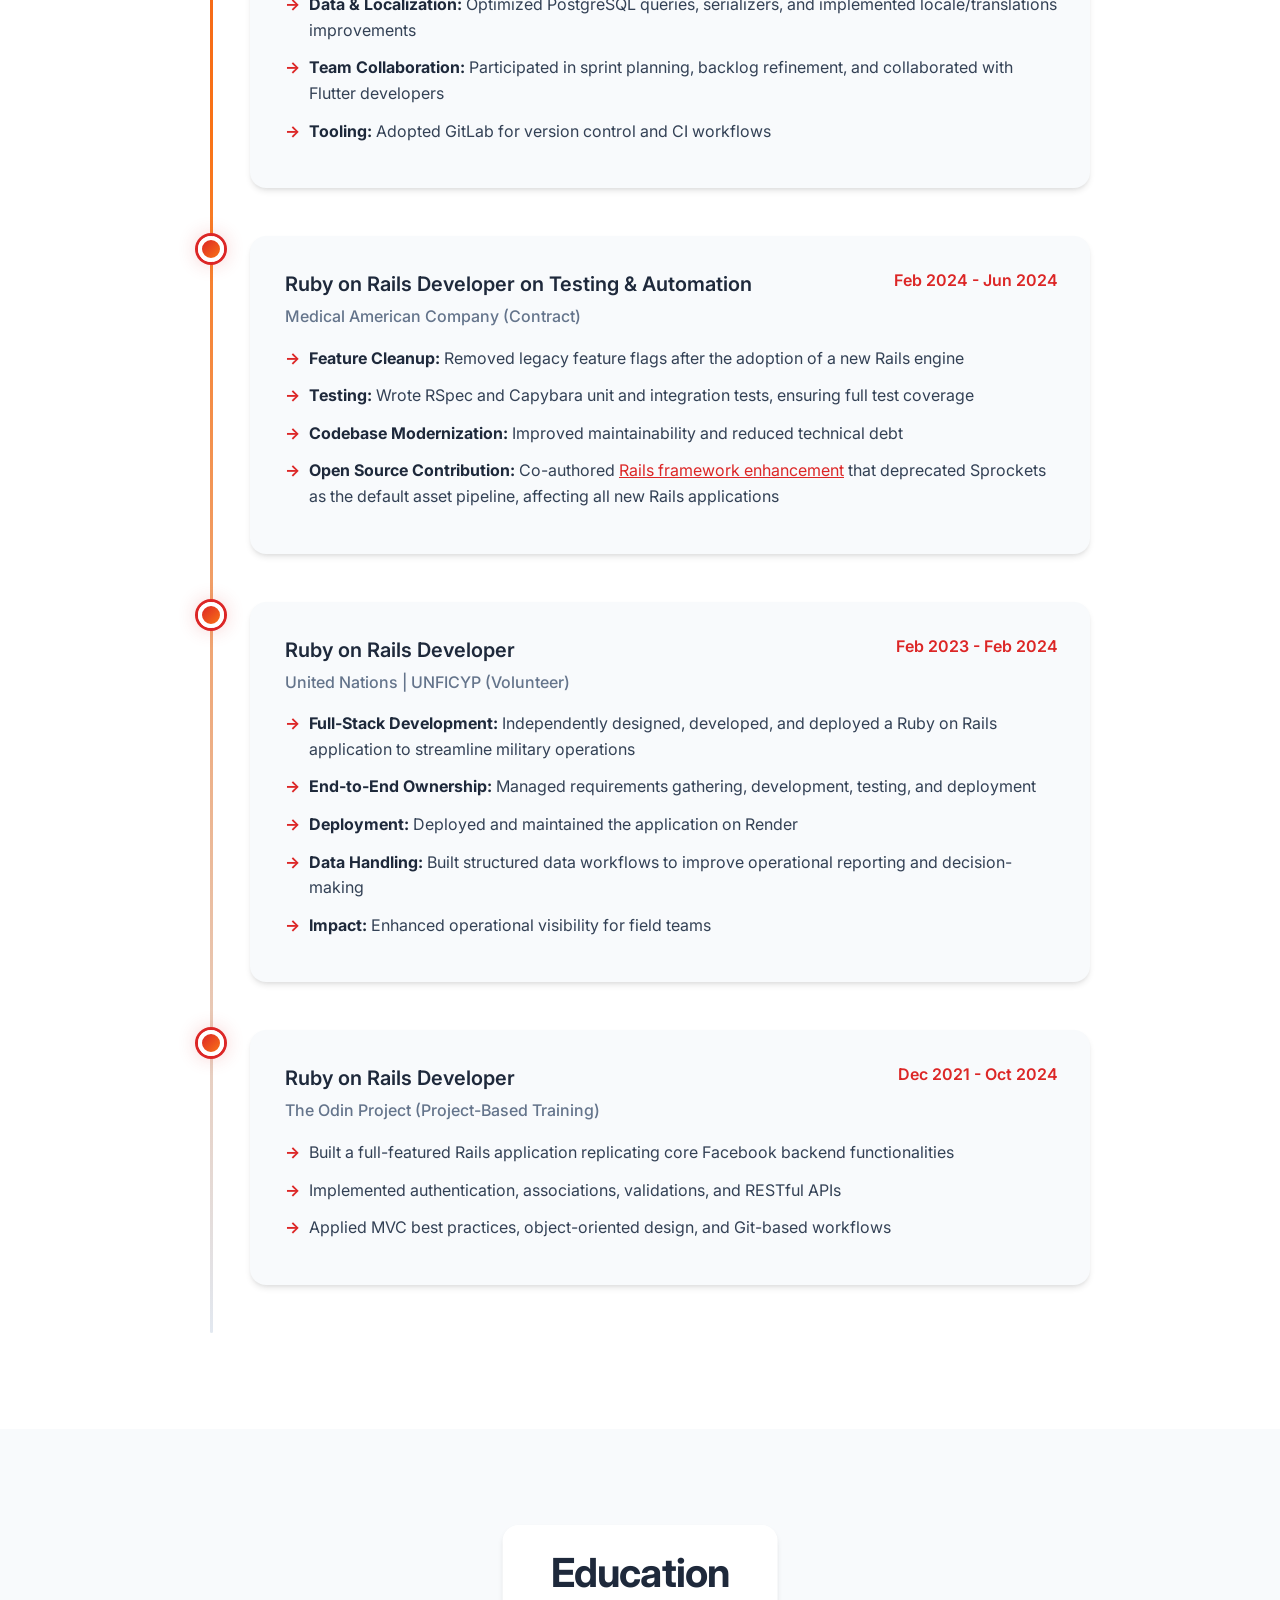
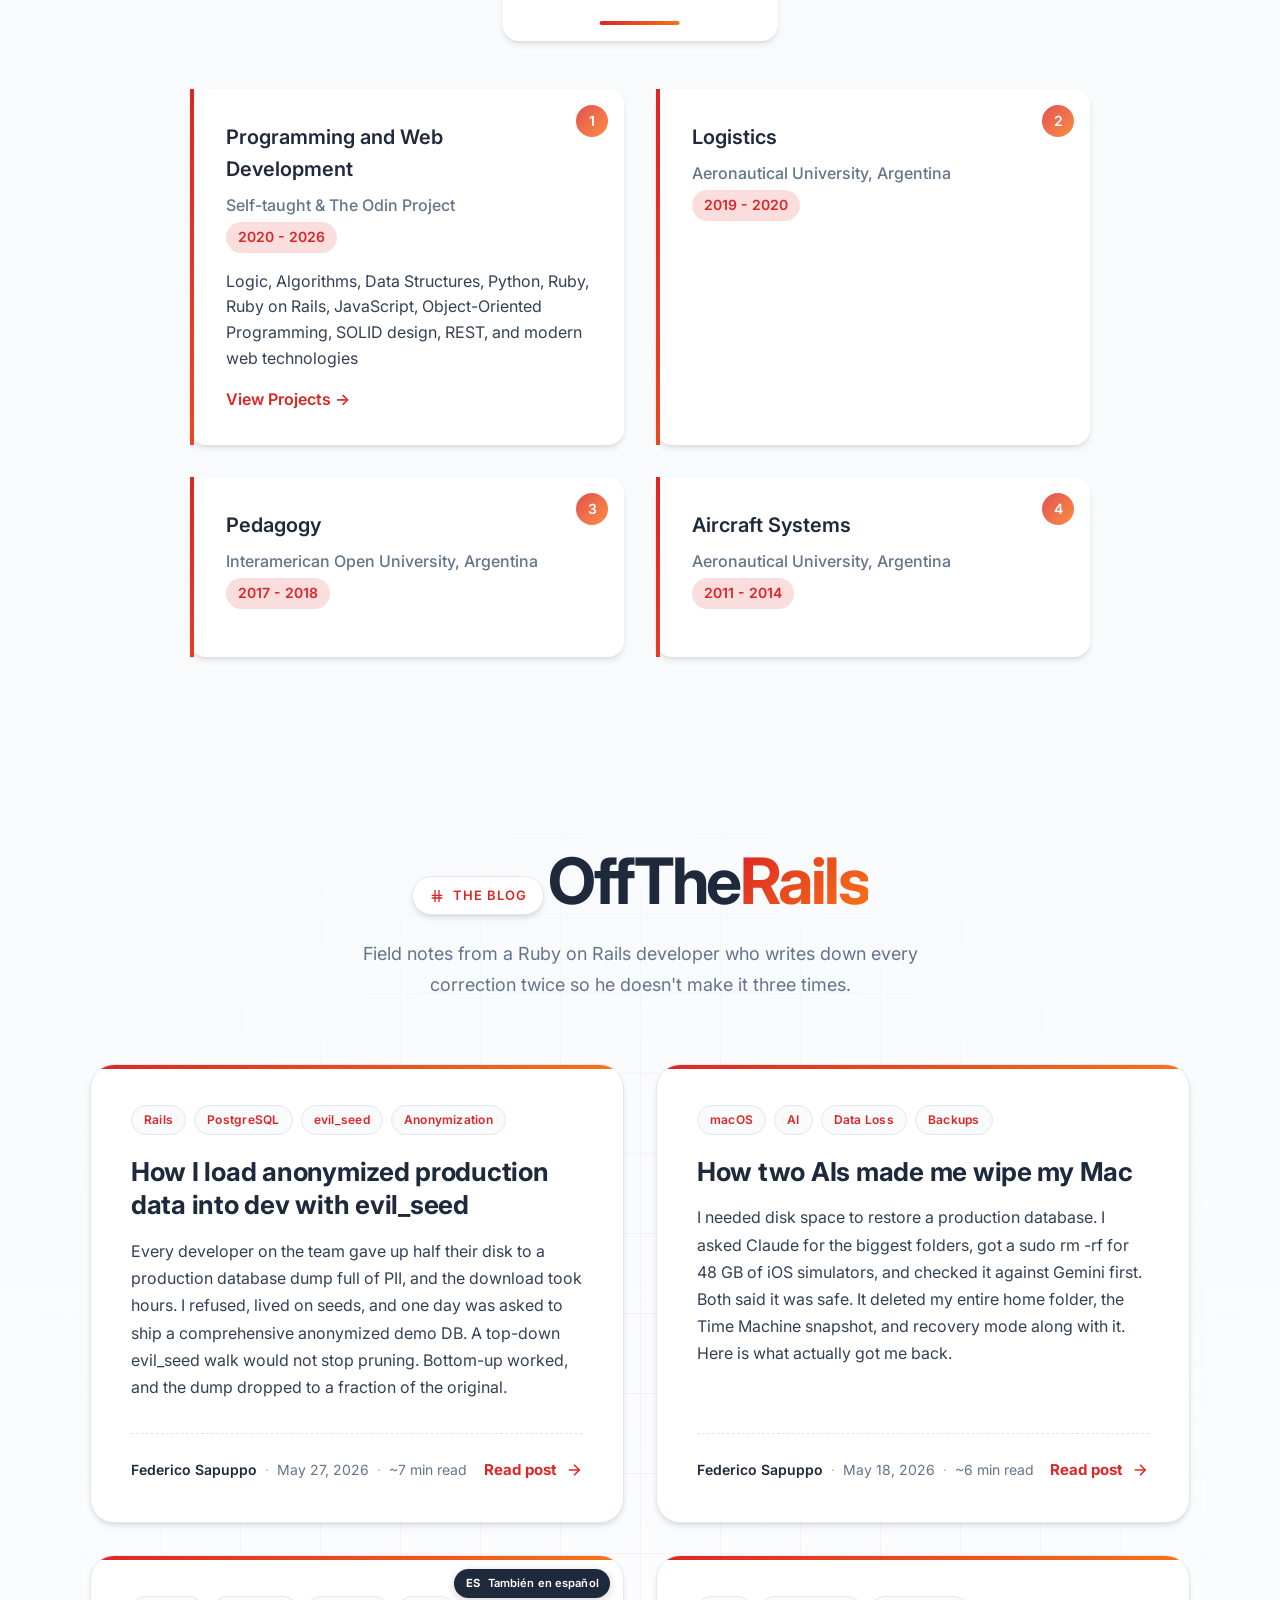
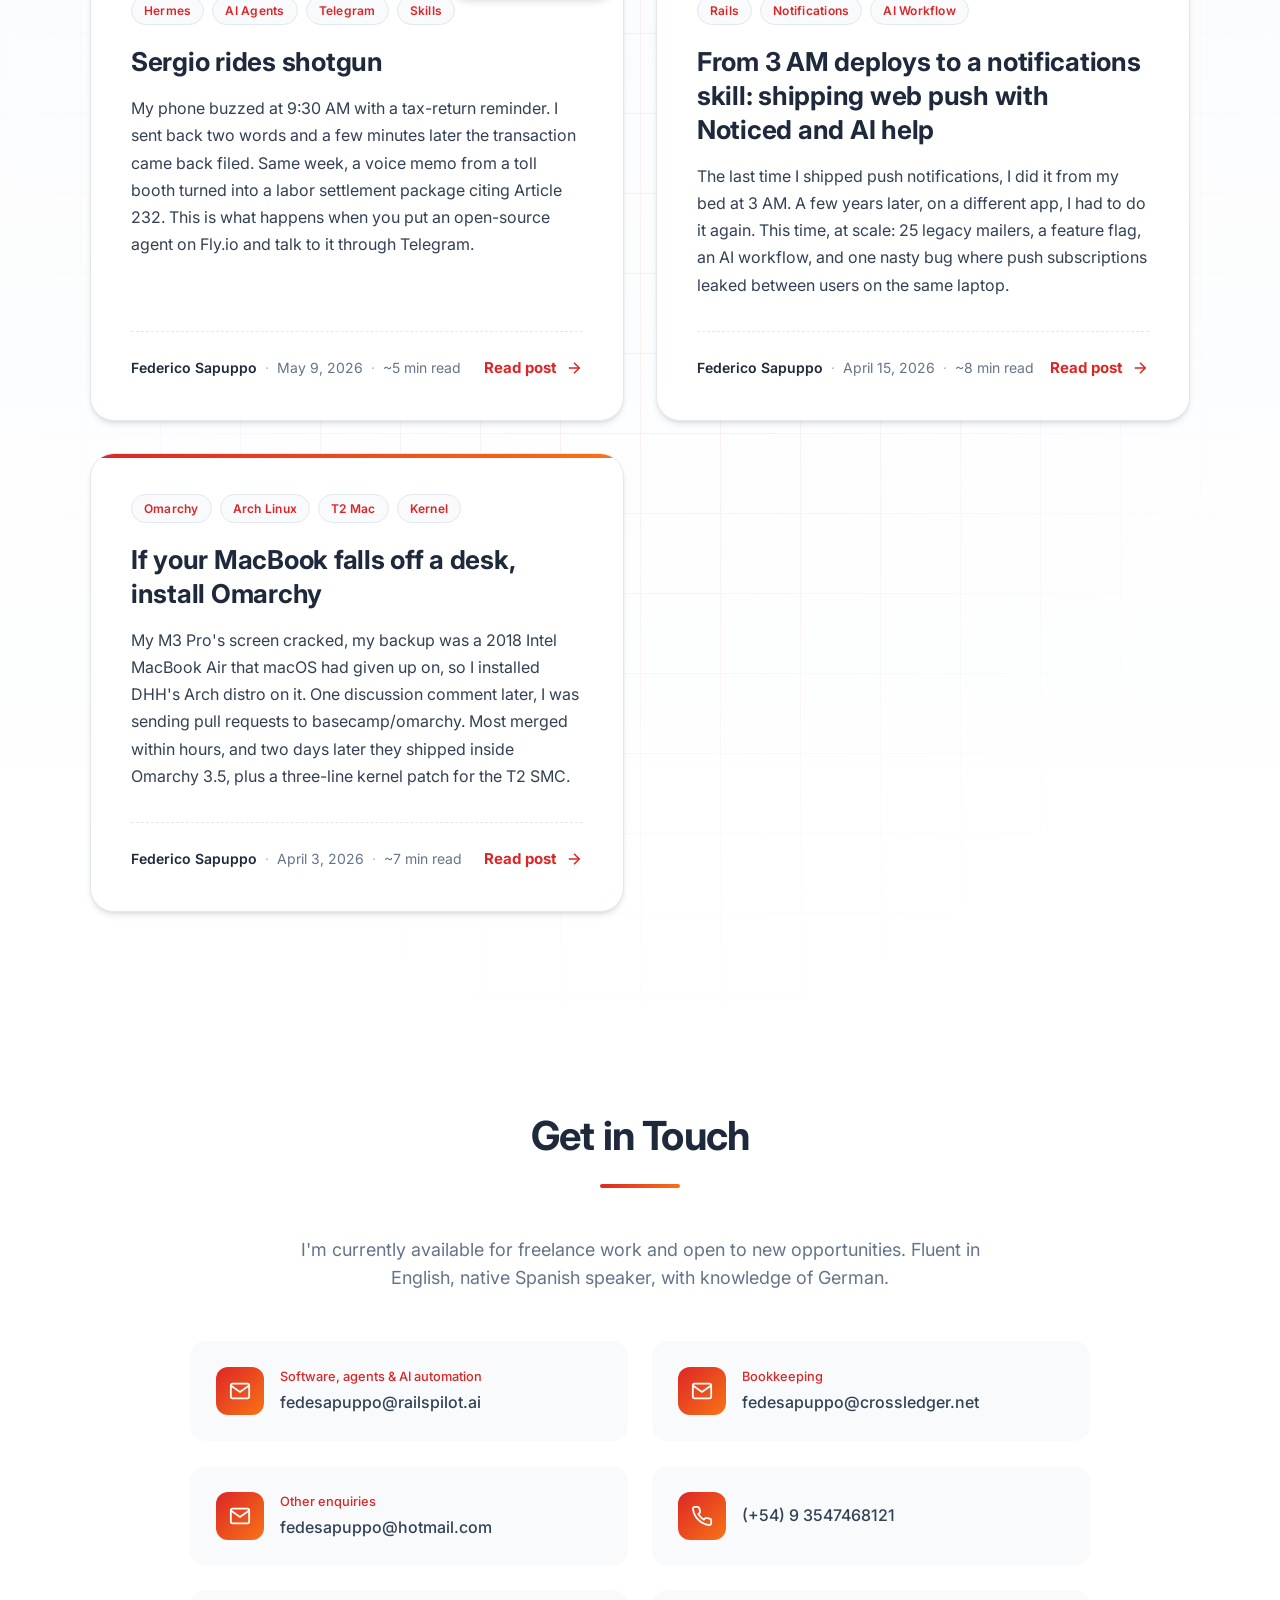
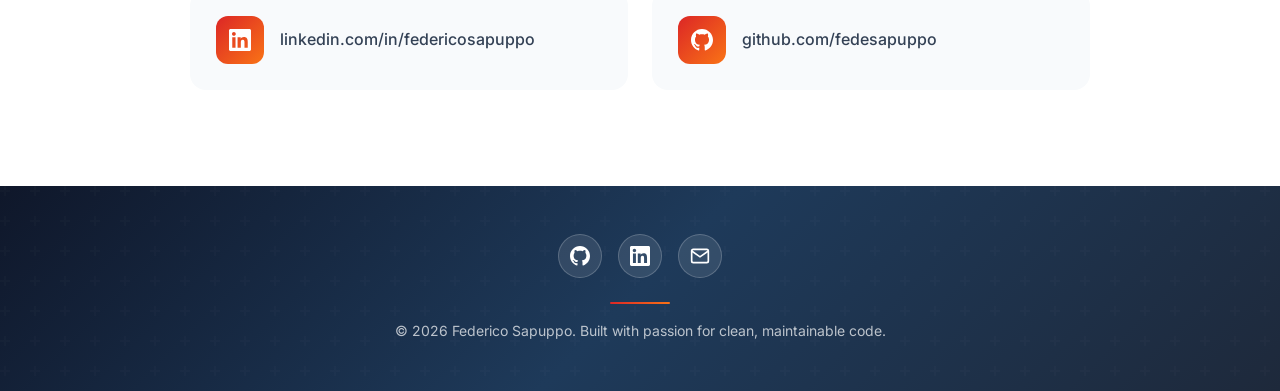
==== commit 366d71f1: "deploy: fedesapuppo/personal-website@1708c9a2f5c9686da2f8f29d8de97ce0e03b3829" ====
--- a/index.html
+++ b/index.html
@@ -143,6 +143,10 @@
                                     <img src="omarchy-icon.png" width="20" height="20" alt="" aria-hidden="true">
                                     <a href="https://github.com/basecamp/omarchy/discussions/773" target="_blank" rel="noopener noreferrer">Omarchy Contributor</a>
                                 </div>
+                                <div class="hero-rails-contributor">
+                                    <img src="mastra-icon.svg" width="20" height="20" alt="" aria-hidden="true">
+                                    <a href="https://github.com/mastra-ai/mastra/pull/17791" target="_blank" rel="noopener noreferrer">Mastra Contributor</a>
+                                </div>
                                 <div class="hero-location">
                                     <svg width="20" height="20" viewBox="0 0 24 24" fill="none" stroke="currentColor" stroke-width="2">
                                         <path d="M21 10c0 7-9 13-9 13s-9-6-9-13a9 9 0 0 1 18 0z"></path>
@@ -340,6 +344,48 @@
             <div class="contribution-card">
                 <div class="contribution-header">
                     <div class="contribution-badge">
+                        <svg width="24" height="24" viewBox="0 0 400 400" fill="currentColor" aria-hidden="true">
+                            <g transform="matrix(10,0,0,10,30,30)">
+                                <path d="m 4.99805,17.3481 c 2.48432,0 4.49804,2.0147 4.49804,4.4991 -1.9e-4,2.4841 -2.01384,4.498 -4.49804,4.498 C 2.51394,26.3451 0.500196,24.3313 0.5,21.8472 0.5,19.3629 2.51382,17.3483 4.99805,17.3481 Z M 10.8867,5.65479 c 2.4842,0 4.4979,2.01388 4.4981,4.49801 0,0.3397 -0.0378,0.6704 -0.1093,0.9884 -0.3137,1.395 -0.5802,2.9769 0.2173,4.1636 l 1.2647,1.8819 c 0.0788,0.1172 0.2152,0.1796 0.3562,0.1711 0.1232,-0.0074 0.2388,-0.0687 0.3077,-0.1712 l 1.2662,-1.8846 c 0.7896,-1.1752 0.536,-2.7394 0.2329,-4.1224 -0.0682,-0.3109 -0.1041,-0.6339 -0.1041,-0.9652 3e-4,-2.48416 2.0149,-4.49809 4.499,-4.49809 2.484,2.2e-4 4.4978,2.01407 4.4981,4.49809 0,0.3792 -0.047,0.7475 -0.1355,1.0993 -0.3233,1.2855 -0.5963,2.7204 0.0666,3.8682 l 1.2144,2.1029 c 0.0229,0.0397 0.0655,0.0633 0.1113,0.0633 2.4842,2e-4 4.4981,2.0148 4.4981,4.4991 -2e-4,2.4841 -2.014,4.4979 -4.4981,4.498 -2.4842,0 -4.4978,-2.0139 -4.498,-4.498 0,-0.3875 0.0489,-0.7636 0.141,-1.1223 0.3325,-1.2956 0.6165,-2.745 -0.0524,-3.9033 l -1.1565,-2.003 c -0.0388,-0.0672 -0.1113,-0.1052 -0.189,-0.1052 -0.0171,0 -0.033,0.0075 -0.0426,0.0217 l -1.2832,1.9092 c -0.8036,1.1956 -0.5274,2.7915 -0.2056,4.1956 0.0742,0.3238 0.1135,0.6609 0.1135,1.0073 -2e-4,2.484 -2.0141,4.4978 -4.4981,4.498 -2.4842,0 -4.4988,-2.0139 -4.499,-4.498 0,-0.2604 0.0222,-0.5156 0.0647,-0.7638 0.2208,-1.2886 0.3808,-2.7164 -0.3484,-3.8015 L 11.7419,15.9801 C 11.1829,15.1483 10.2191,14.7141 9.28286,14.3567 7.5906,13.7106 6.38867,12.0721 6.38867,10.1528 6.38886,7.66869 8.40254,5.65482 10.8867,5.65479 Z"></path>
+                            </g>
+                        </svg>
+                        Mastra (AI Agent Framework)
+                    </div>
+                    <span class="contribution-date">July 2026</span>
+                </div>
+                <h3 class="contribution-title">Fixed Null Tool Content in Background Sub-Agents</h3>
+                <p class="contribution-description">
+                    Fixed a bug in Mastra core where sub-agents dispatched in the background could emit tool messages with null content, breaking downstream consumers of the message stream. The fix ensures background-dispatched sub-agents always send well-formed tool content, backed by a regression test covering the background dispatch path.
+                </p>
+                <div class="contribution-details">
+                    <div class="contribution-stat">
+                        <span class="stat-label">PR:</span>
+                        <a href="https://github.com/mastra-ai/mastra/pull/17791" target="_blank" rel="noopener noreferrer" class="stat-value">
+                            mastra-ai/mastra#17791
+                        </a>
+                    </div>
+                    <div class="contribution-stat">
+                        <span class="stat-label">Scope:</span>
+                        <span class="stat-value">Core fix in agent.ts plus a 169-line regression test</span>
+                    </div>
+                    <div class="contribution-stat">
+                        <span class="stat-label">Impact:</span>
+                        <span class="stat-value">Reliable tool streaming for background agent orchestration</span>
+                    </div>
+                </div>
+                <div class="contribution-links">
+                    <a href="https://github.com/mastra-ai/mastra/pull/17791" target="_blank" rel="noopener noreferrer" class="contribution-link">
+                        <svg width="16" height="16" viewBox="0 0 24 24" fill="currentColor">
+                            <path d="M12 0c-6.626 0-12 5.373-12 12 0 5.302 3.438 9.8 8.207 11.387.599.111.793-.261.793-.577v-2.234c-3.338.726-4.033-1.416-4.033-1.416-.546-1.387-1.333-1.756-1.333-1.756-1.089-.745.083-.729.083-.729 1.205.084 1.839 1.237 1.839 1.237 1.07 1.834 2.807 1.304 3.492.997.107-.775.418-1.305.762-1.604-2.665-.305-5.467-1.334-5.467-5.931 0-1.311.469-2.381 1.236-3.221-.124-.303-.535-1.524.117-3.176 0 0 1.008-.322 3.301 1.23.957-.266 1.983-.399 3.003-.404 1.02.005 2.047.138 3.006.404 2.291-1.552 3.297-1.23 3.297-1.23.653 1.653.242 2.874.118 3.176.77.84 1.235 1.911 1.235 3.221 0 4.609-2.807 5.624-5.479 5.921.43.372.823 1.102.823 2.222v3.293c0 .319.192.694.801.576 4.765-1.589 8.199-6.086 8.199-11.386 0-6.627-5.373-12-12-12z"/>
+                        </svg>
+                        View PR on GitHub
+                    </a>
+                </div>
+            </div>
+
+            <div class="contribution-card">
+                <div class="contribution-header">
+                    <div class="contribution-badge">
                         <svg width="24" height="24" viewBox="0 0 24 24" fill="none" stroke="currentColor" stroke-width="2">
                             <rect x="2" y="3" width="20" height="14" rx="2" ry="2"></rect>
                             <line x1="8" y1="21" x2="16" y2="21"></line>
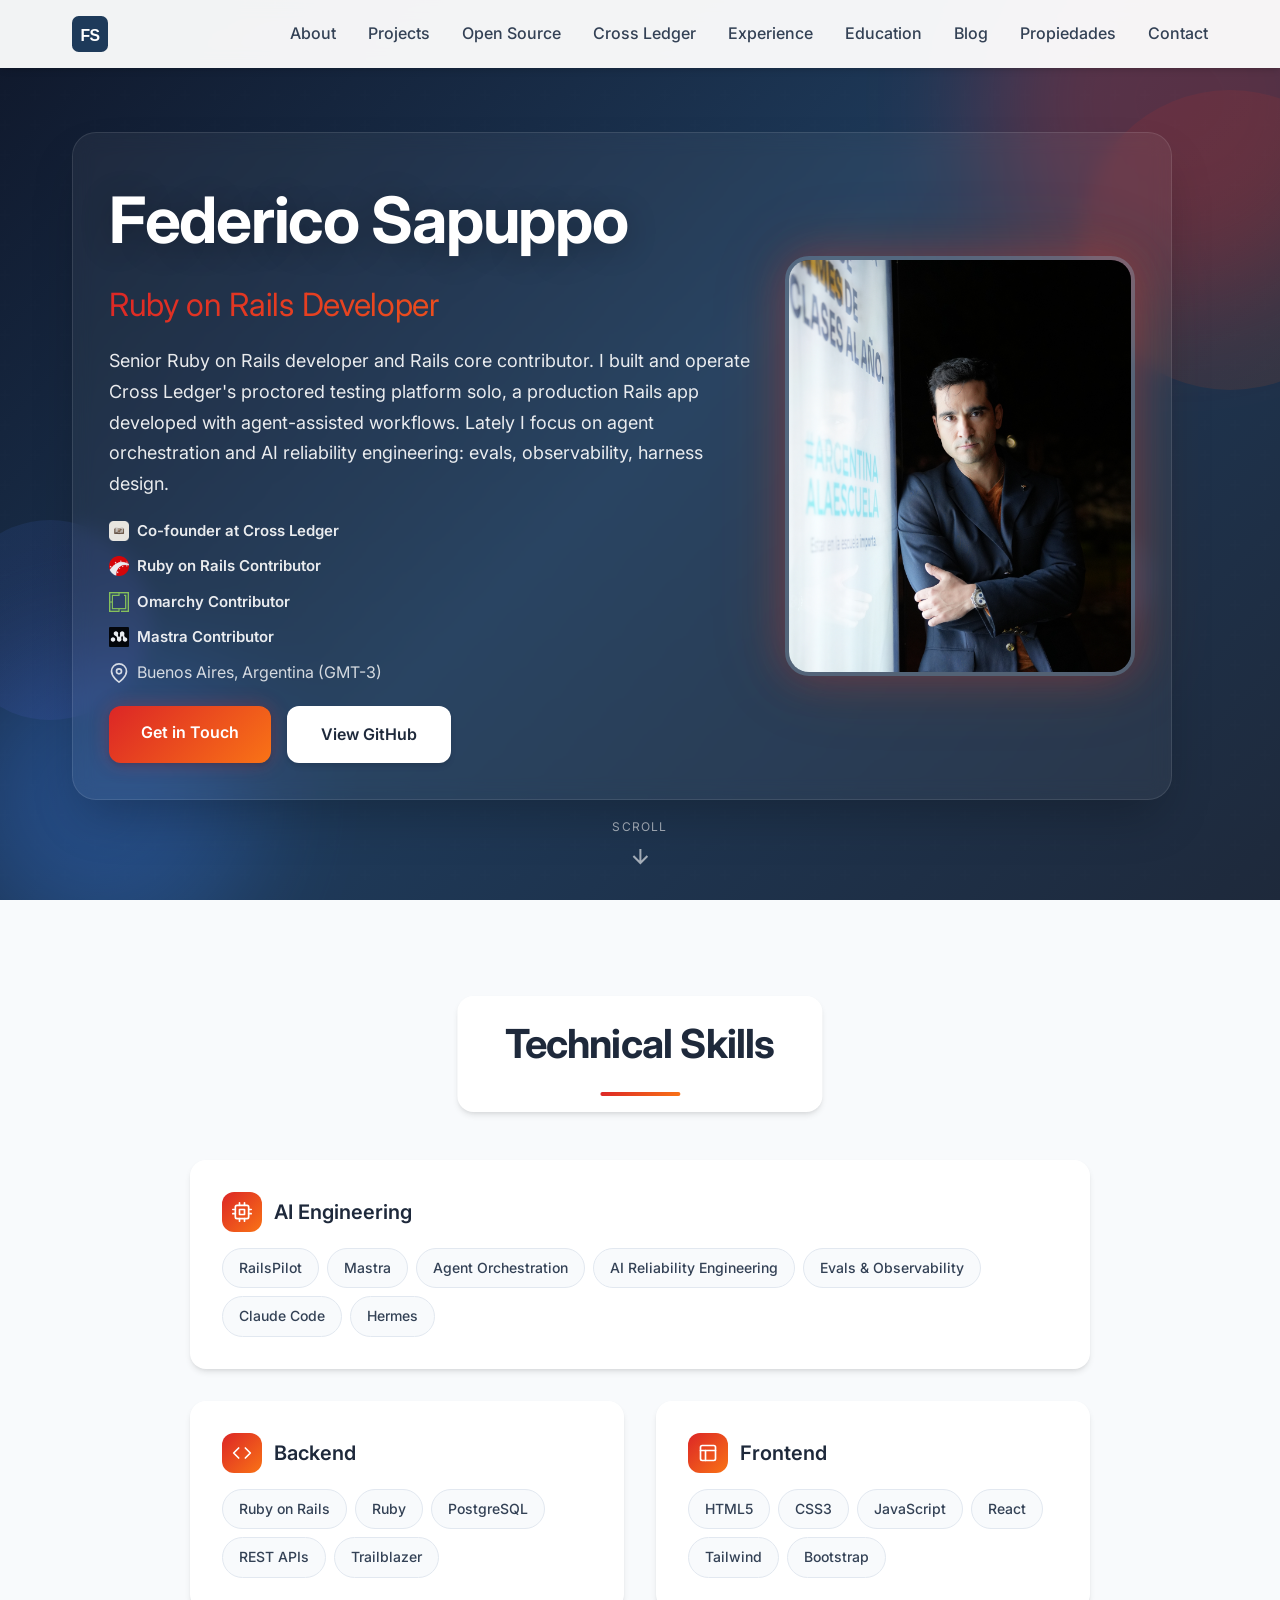
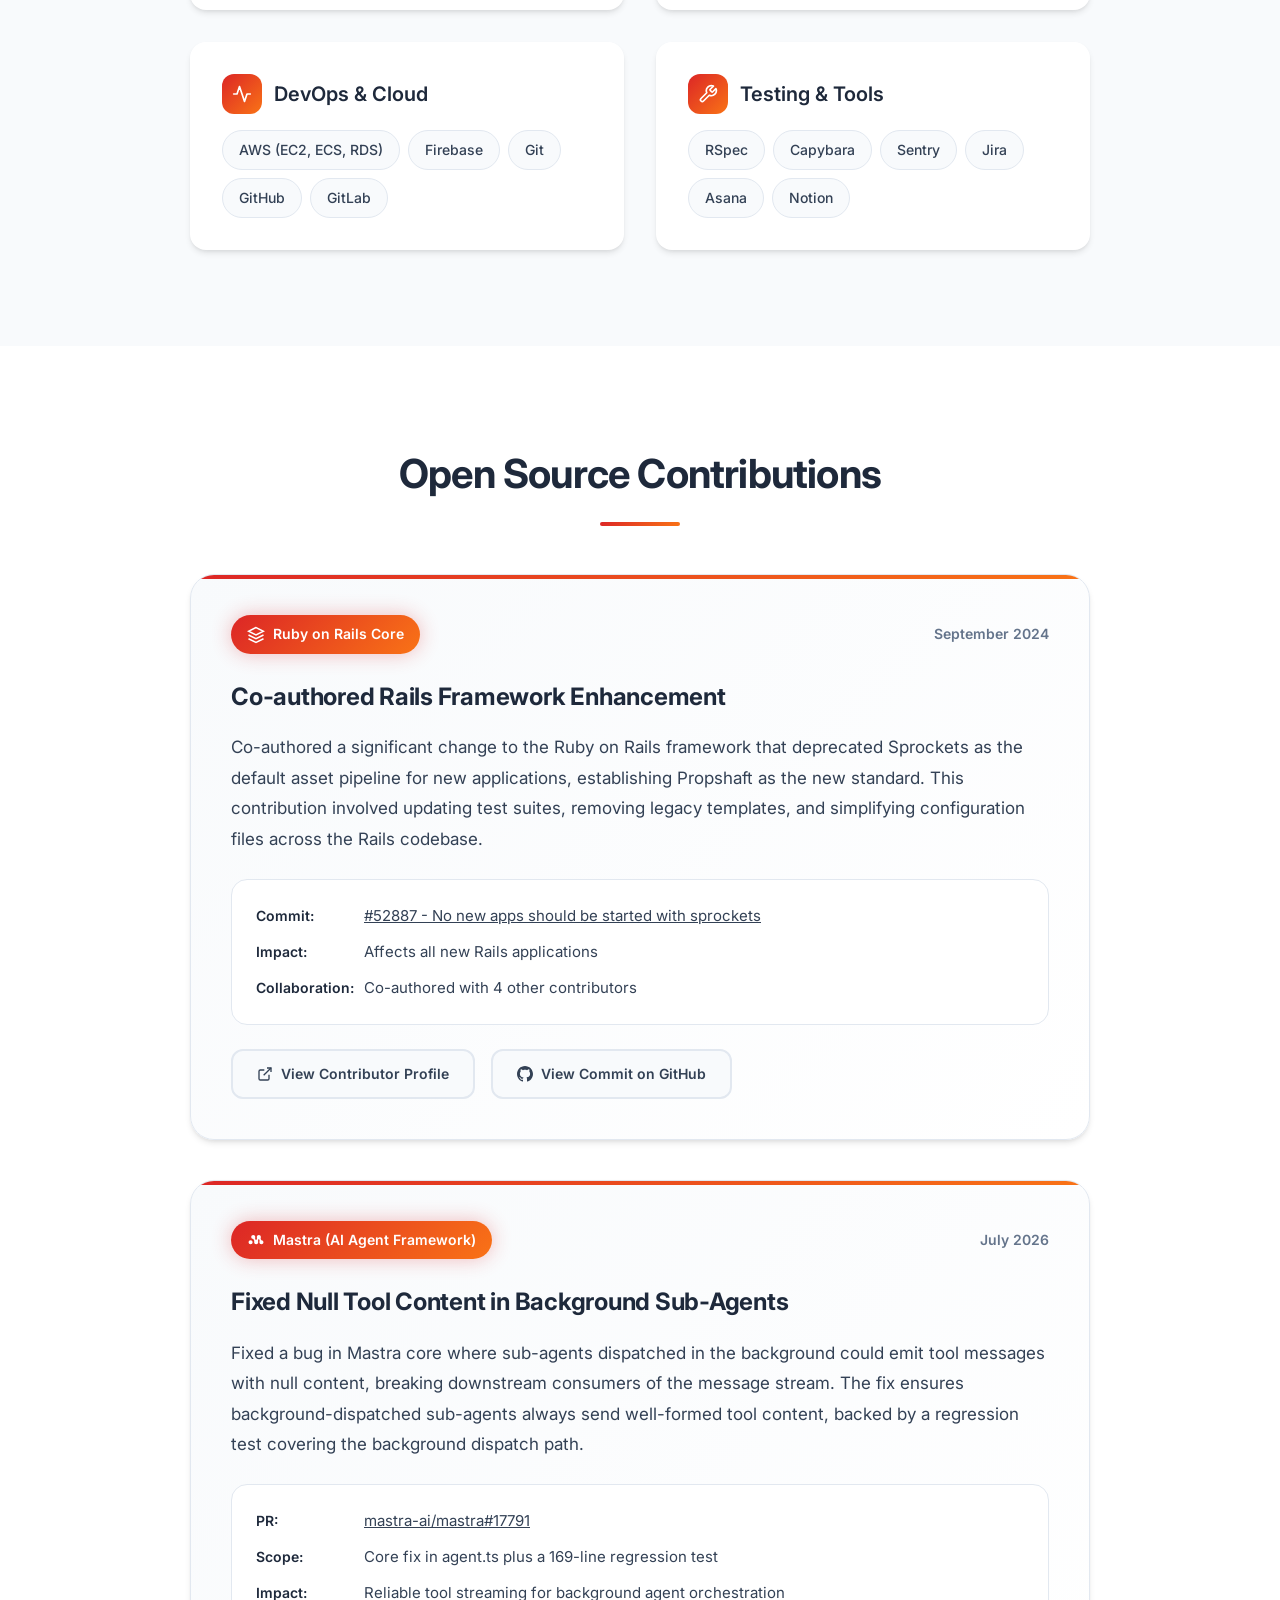
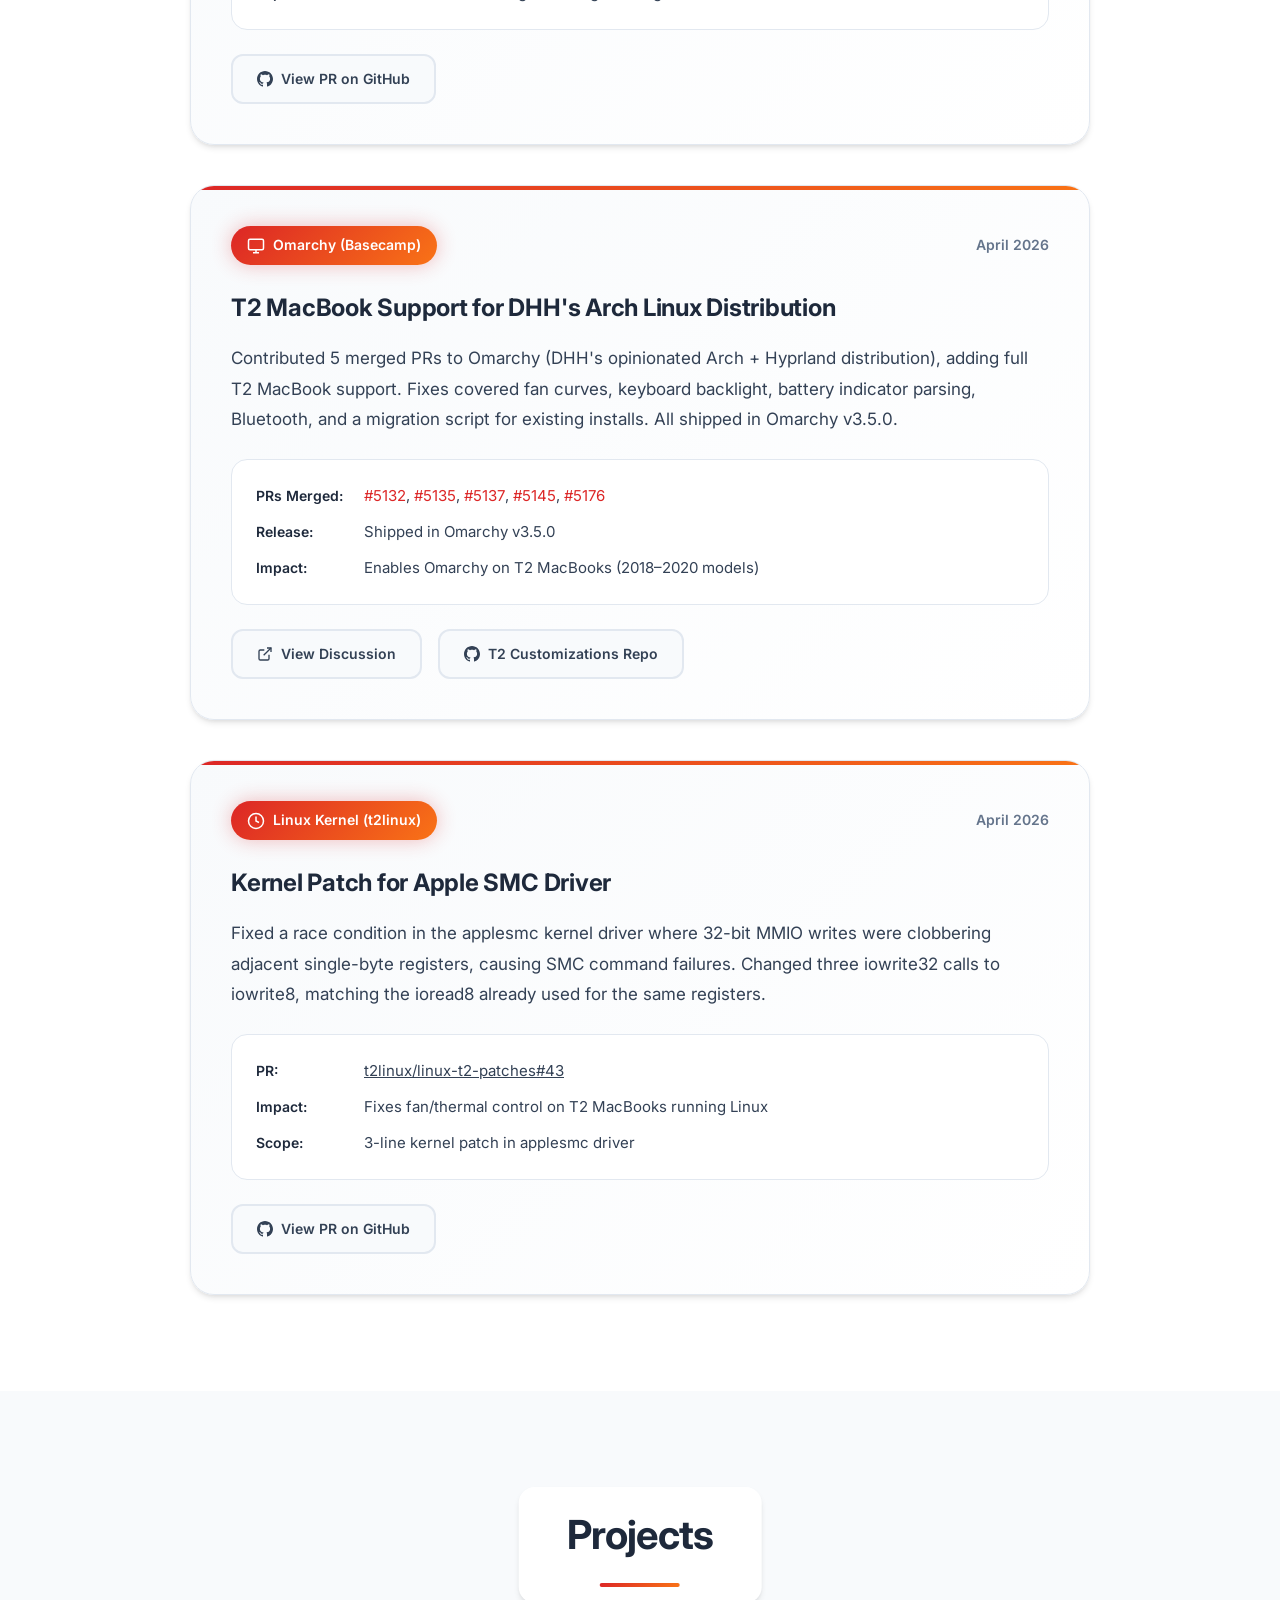
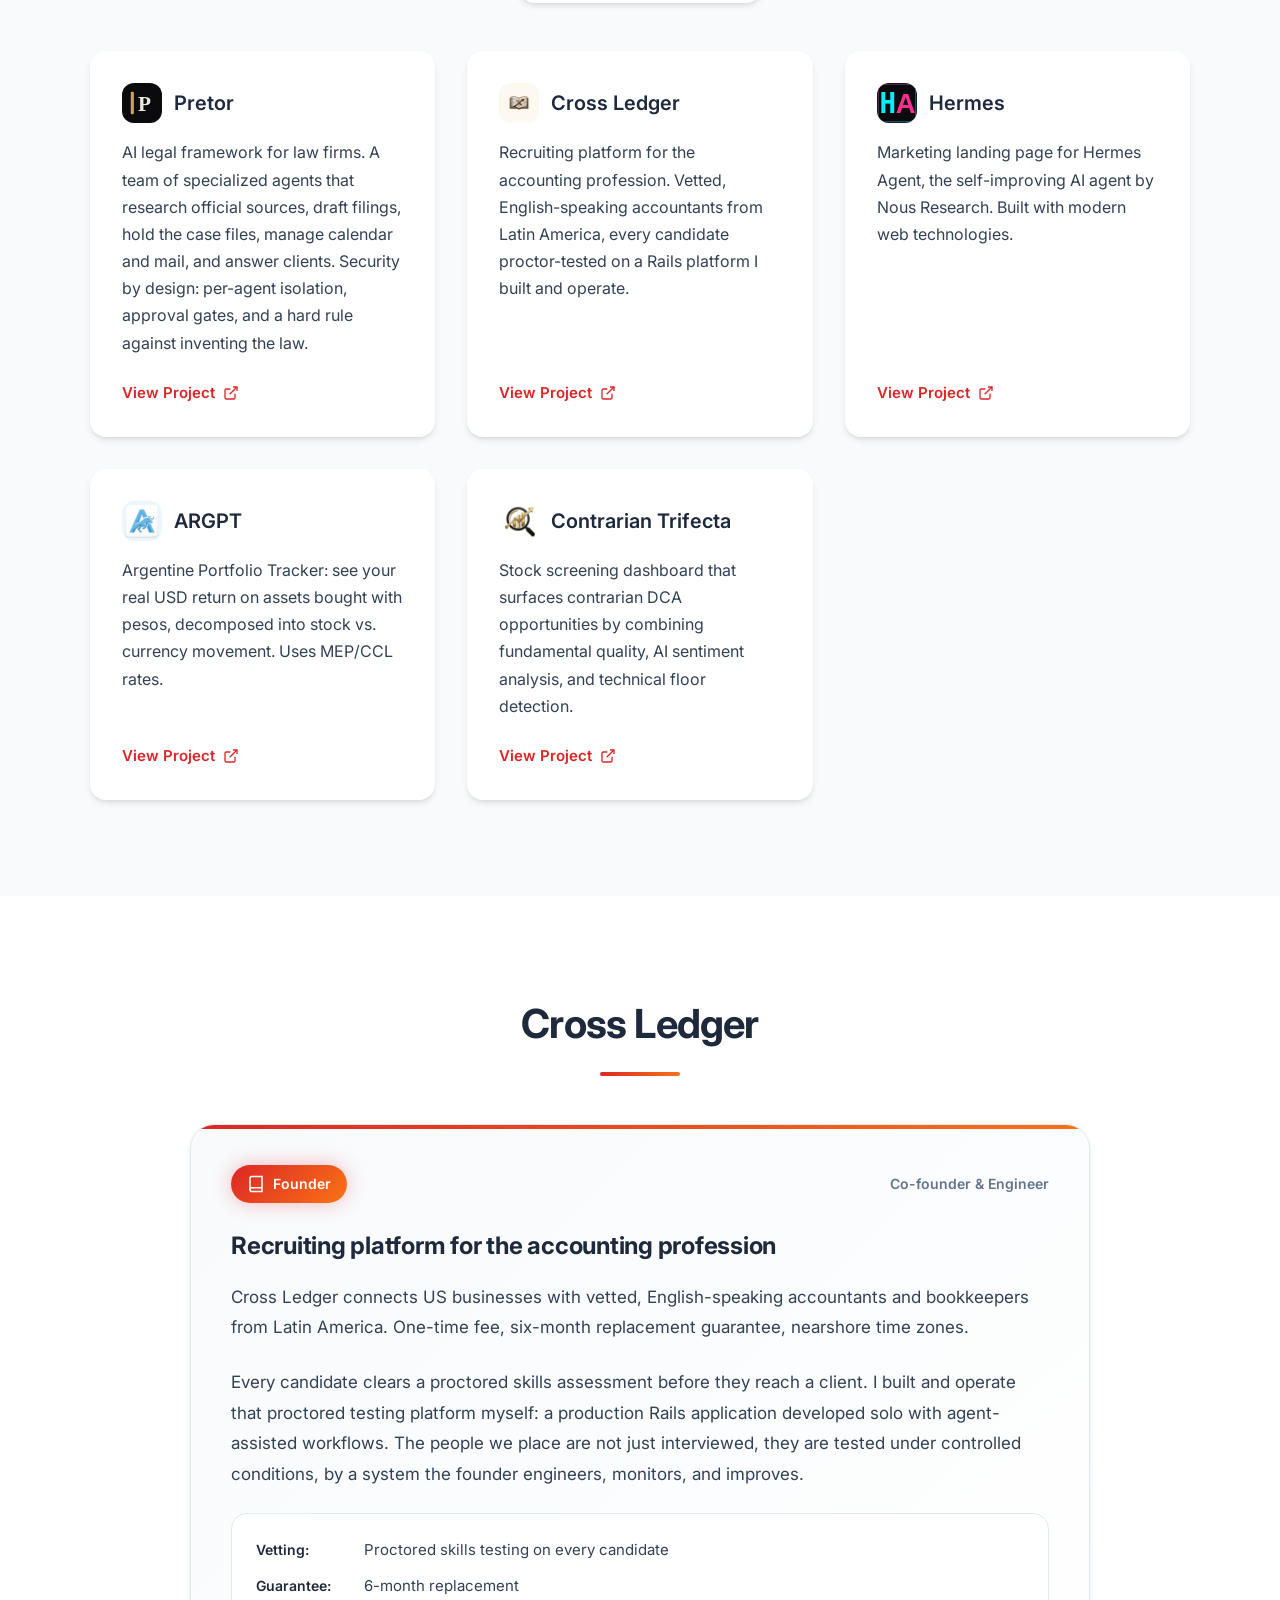
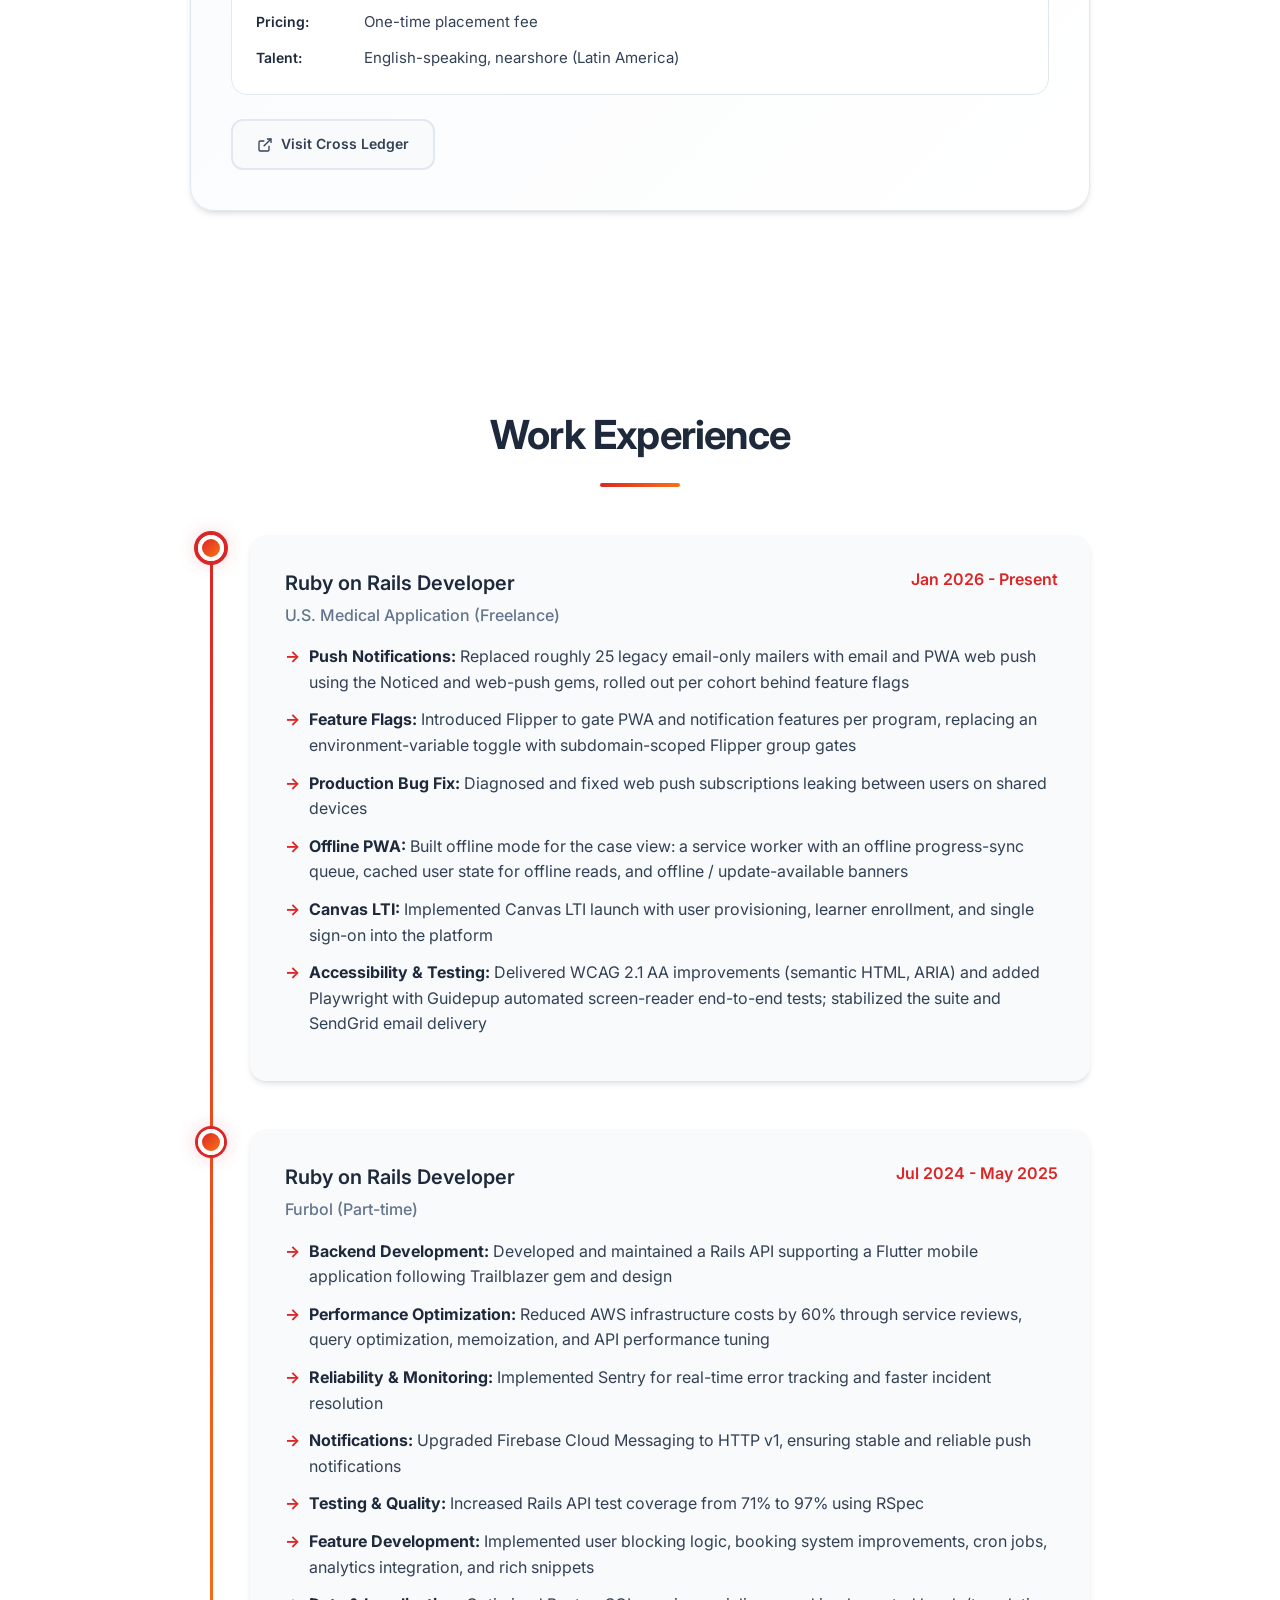
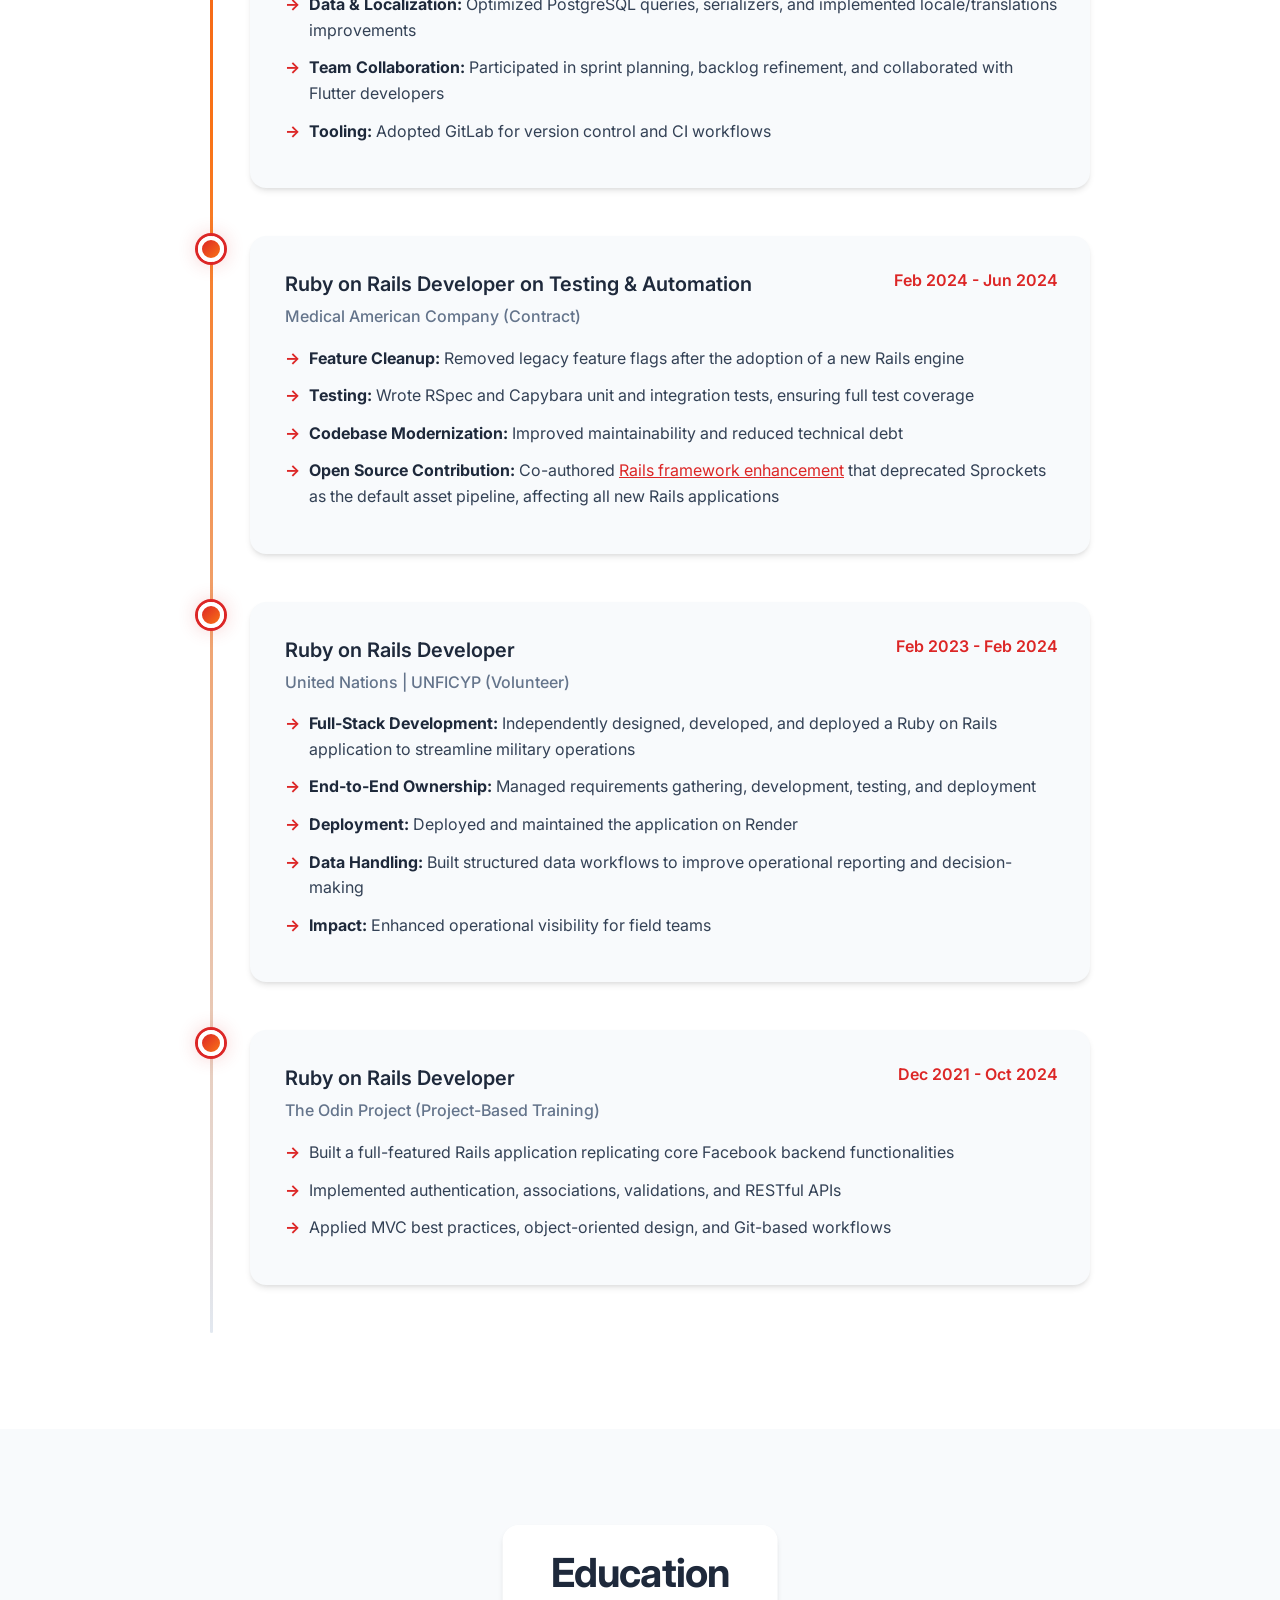
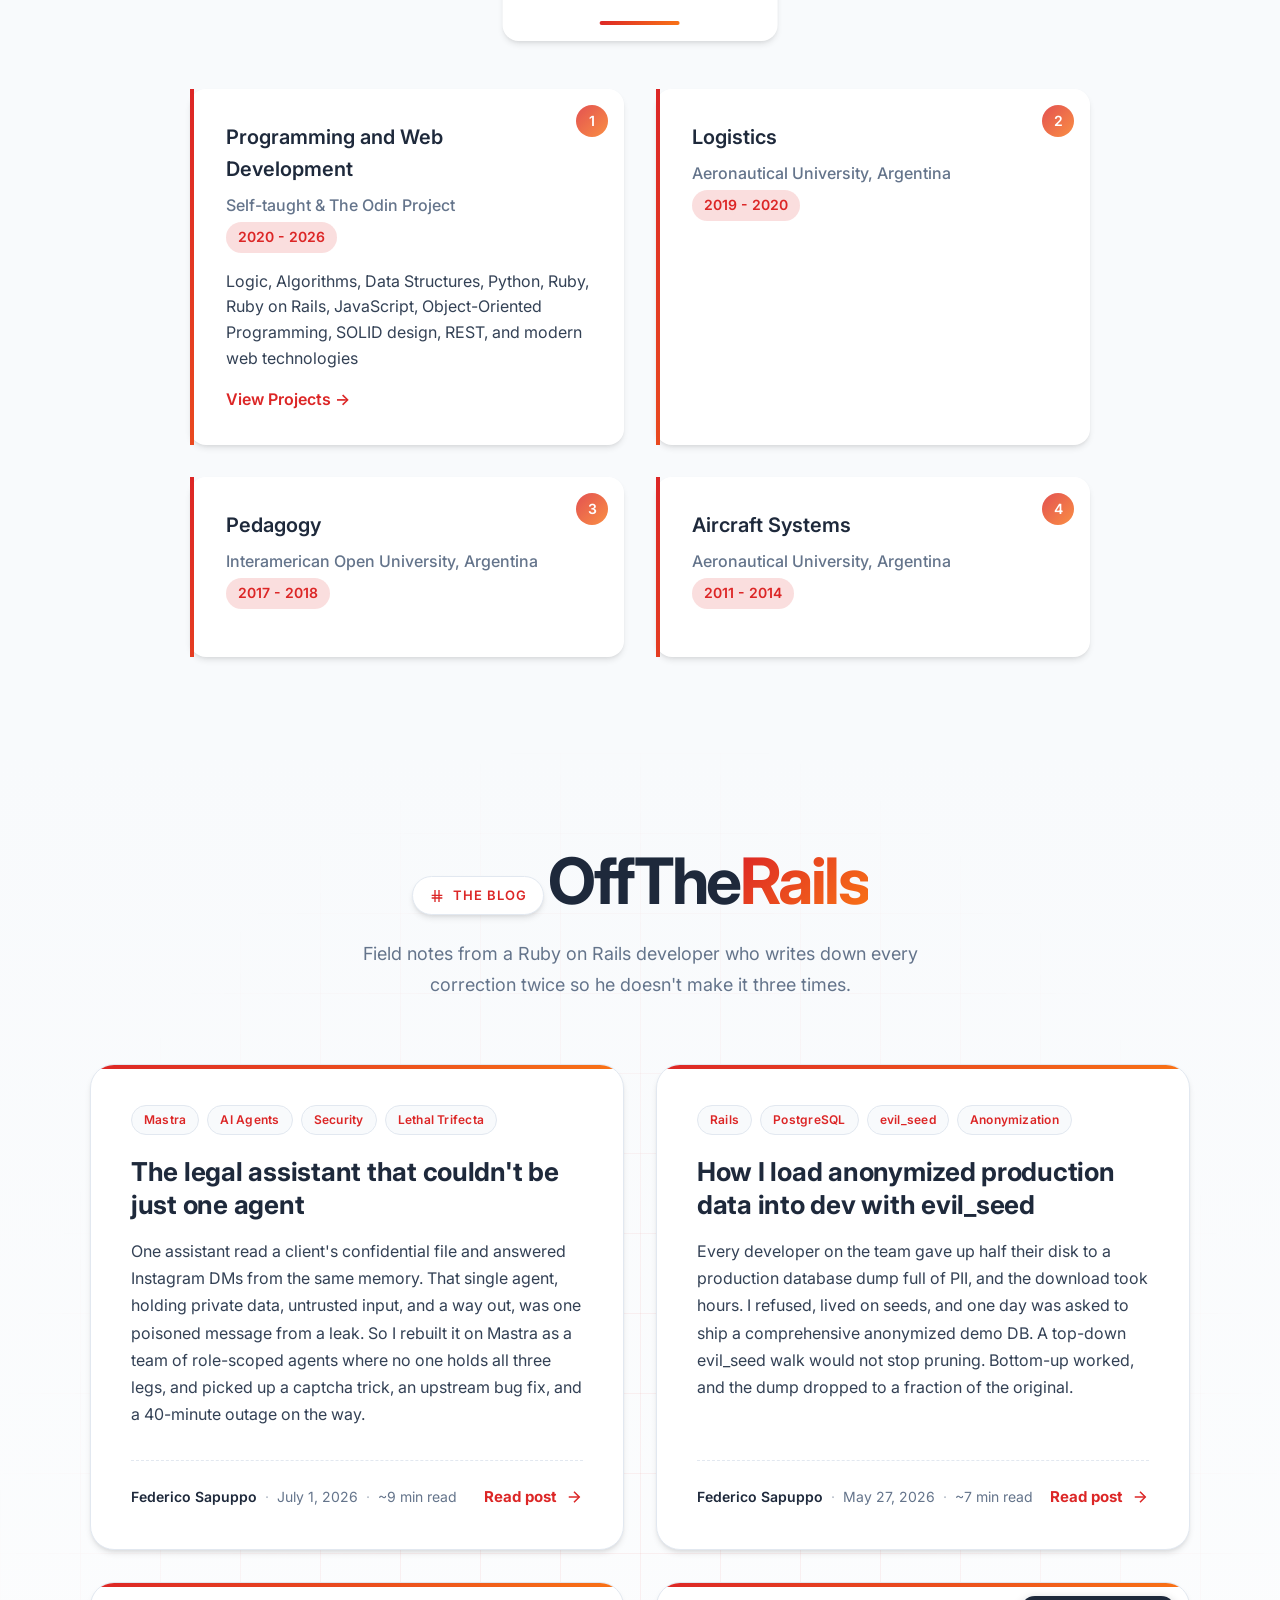
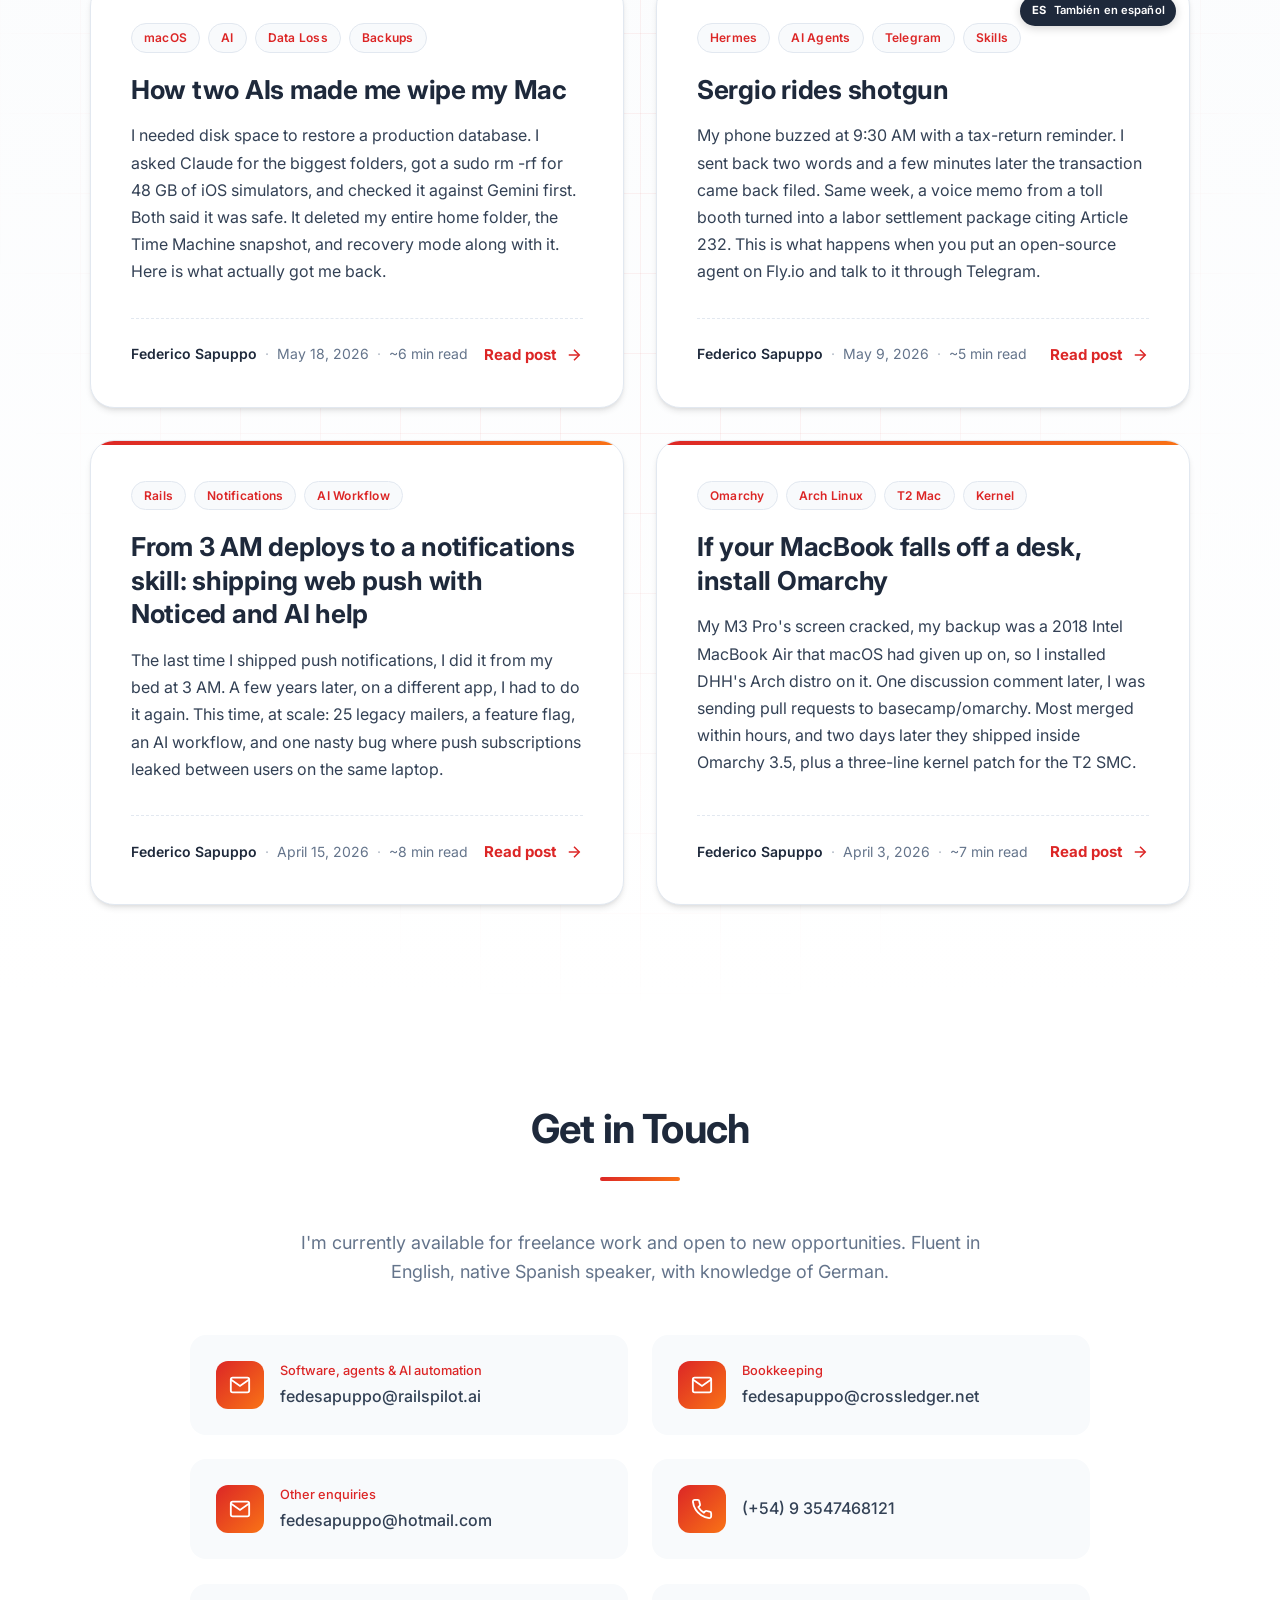
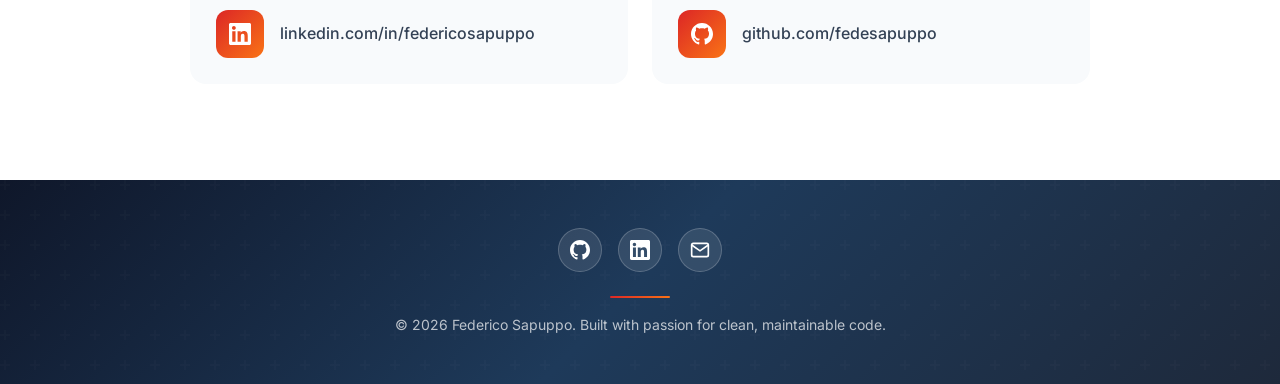
==== commit 9f157db5: "deploy: fedesapuppo/personal-website@d7e533be0e1d548ad4a88c7295d2fb6c7b1102a8" ====
--- a/index.html
+++ b/index.html
@@ -791,6 +791,36 @@
             </div>
 
             <div class="blog-cards">
+                <a href="blog/pretor-team-of-agents.html" class="blog-card">
+                    <div class="blog-card-glow"></div>
+                    <div class="blog-card-content">
+                        <div class="blog-card-meta">
+                            <span class="blog-tag">Mastra</span>
+                            <span class="blog-tag">AI Agents</span>
+                            <span class="blog-tag">Security</span>
+                            <span class="blog-tag">Lethal Trifecta</span>
+                        </div>
+                        <h3 class="blog-card-title">The legal assistant that couldn't be just one agent</h3>
+                        <p class="blog-card-excerpt">One assistant read a client's confidential file and answered Instagram DMs from the same memory. That single agent, holding private data, untrusted input, and a way out, was one poisoned message from a leak. So I rebuilt it on Mastra as a team of role-scoped agents where no one holds all three legs, and picked up a captcha trick, an upstream bug fix, and a 40-minute outage on the way.</p>
+                        <div class="blog-card-footer">
+                            <div class="blog-card-byline">
+                                <span class="blog-card-author">Federico Sapuppo</span>
+                                <span class="blog-card-dot">&middot;</span>
+                                <time class="blog-card-date" datetime="2026-07-01">July 1, 2026</time>
+                                <span class="blog-card-dot">&middot;</span>
+                                <span class="blog-card-readtime">~9 min read</span>
+                            </div>
+                            <span class="blog-card-cta">
+                                Read post
+                                <svg width="18" height="18" viewBox="0 0 24 24" fill="none" stroke="currentColor" stroke-width="2">
+                                    <line x1="5" y1="12" x2="19" y2="12"></line>
+                                    <polyline points="12 5 19 12 12 19"></polyline>
+                                </svg>
+                            </span>
+                        </div>
+                    </div>
+                </a>
+
                 <a href="blog/evil-seed-bottom-up.html" class="blog-card">
                     <div class="blog-card-glow"></div>
                     <div class="blog-card-content">
--- a/styles.css
+++ b/styles.css
@@ -2561,6 +2561,49 @@
     font-size: inherit !important;
 }
 
+.post-content table {
+    width: 100%;
+    border-collapse: collapse;
+    margin: 1.75rem 0 2.25rem;
+    font-size: 0.95rem;
+    border-radius: 0.75rem;
+    overflow: hidden;
+    box-shadow: var(--shadow);
+}
+
+.post-content thead {
+    background: var(--gradient-primary);
+}
+
+.post-content th {
+    color: #fff;
+    font-weight: 600;
+    text-align: left;
+    padding: 0.8rem 1rem;
+    font-size: 0.9rem;
+    letter-spacing: -0.01em;
+}
+
+.post-content td {
+    padding: 0.7rem 1rem;
+    border-bottom: 1px solid var(--border-color);
+    color: var(--text-color);
+    vertical-align: top;
+}
+
+.post-content td:first-child {
+    font-weight: 600;
+    color: var(--secondary-color);
+}
+
+.post-content tbody tr:nth-child(even) {
+    background: var(--bg-light);
+}
+
+.post-content tbody tr:last-child td {
+    border-bottom: none;
+}
+
 .post-content pre::-webkit-scrollbar {
     height: 8px;
 }
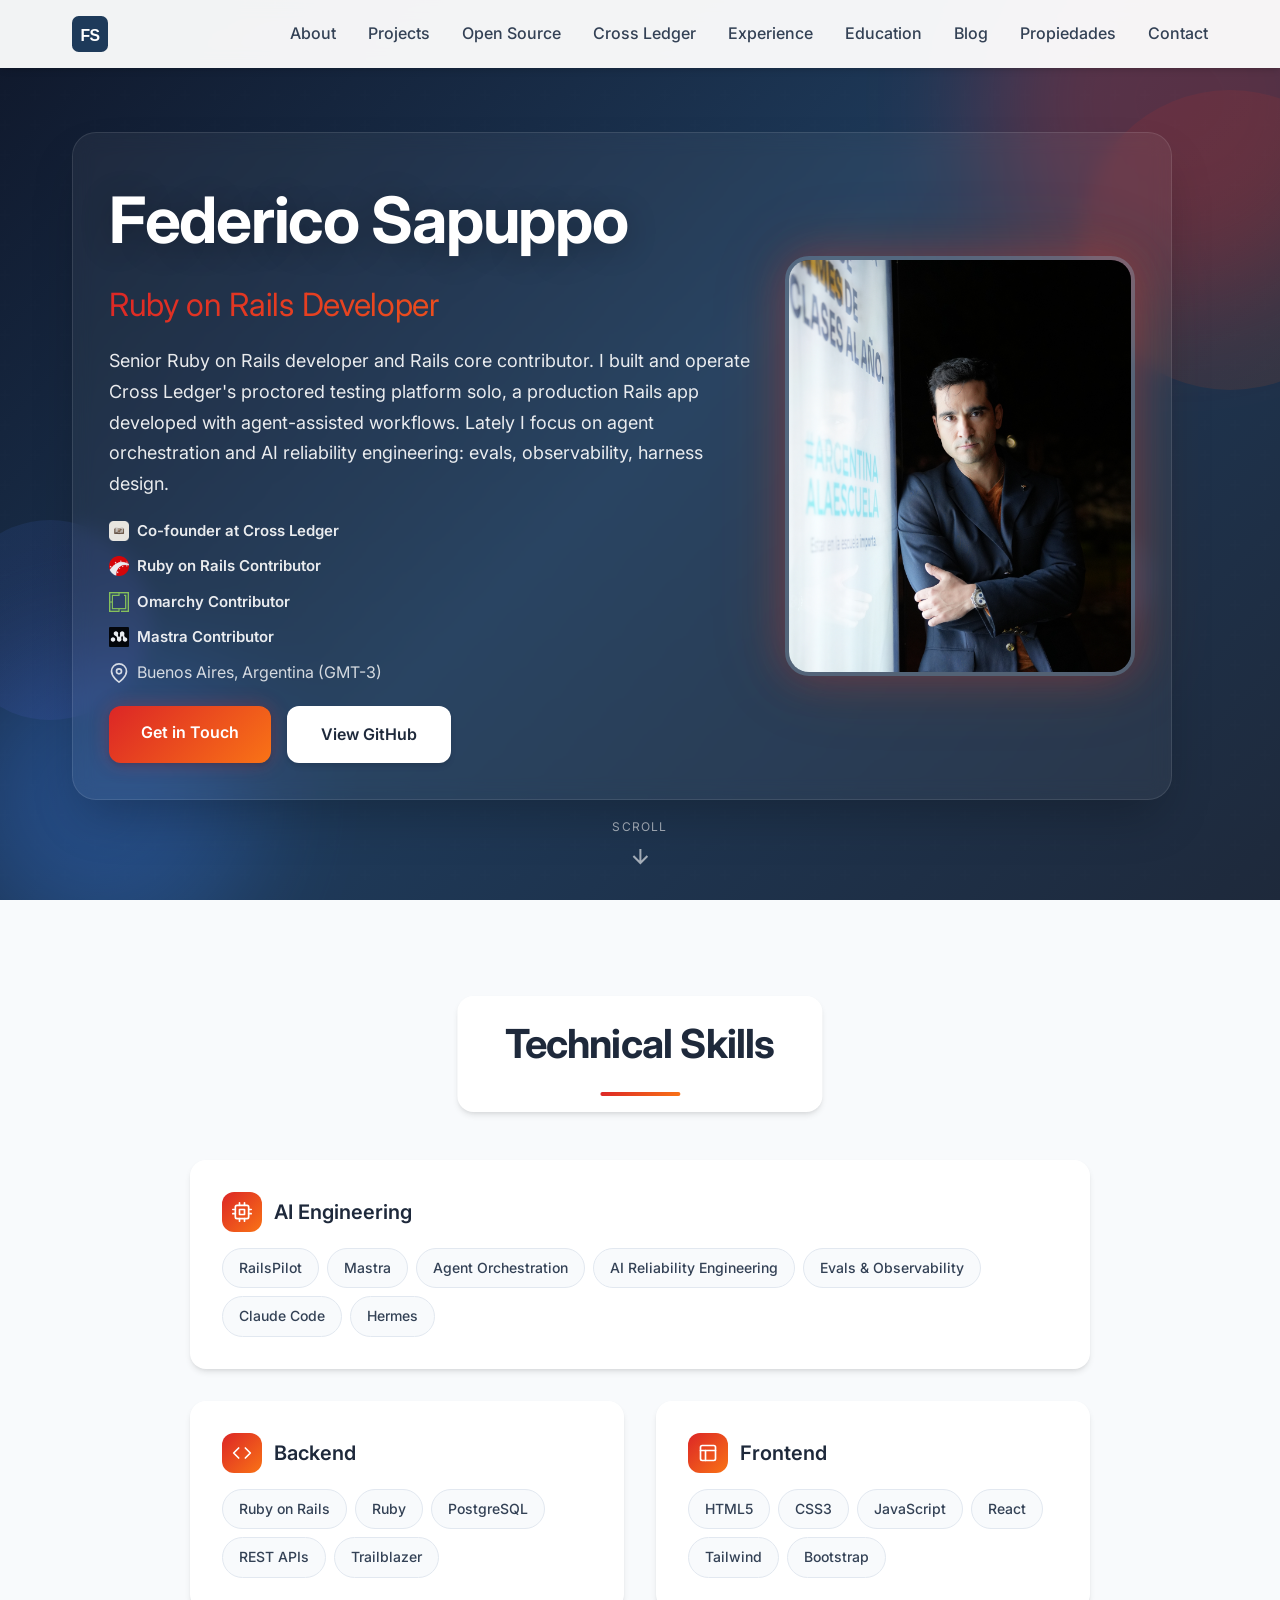
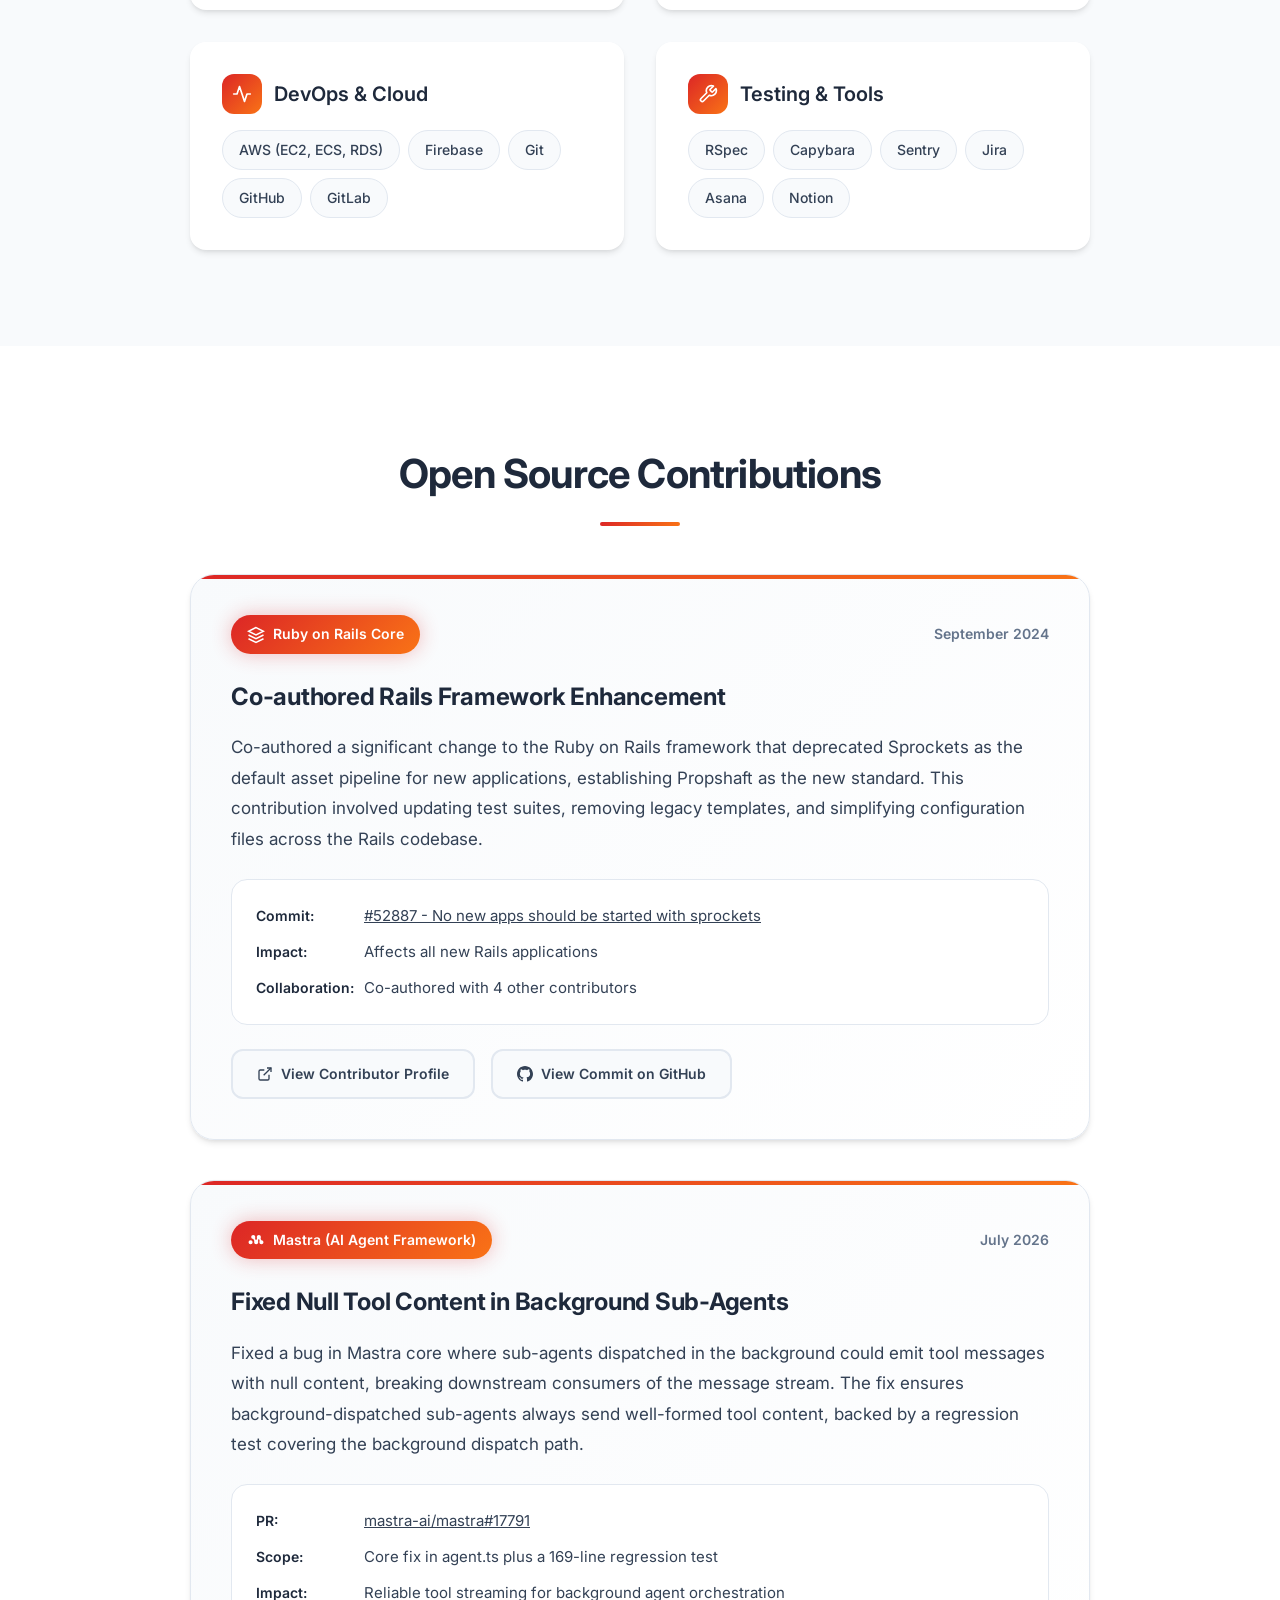
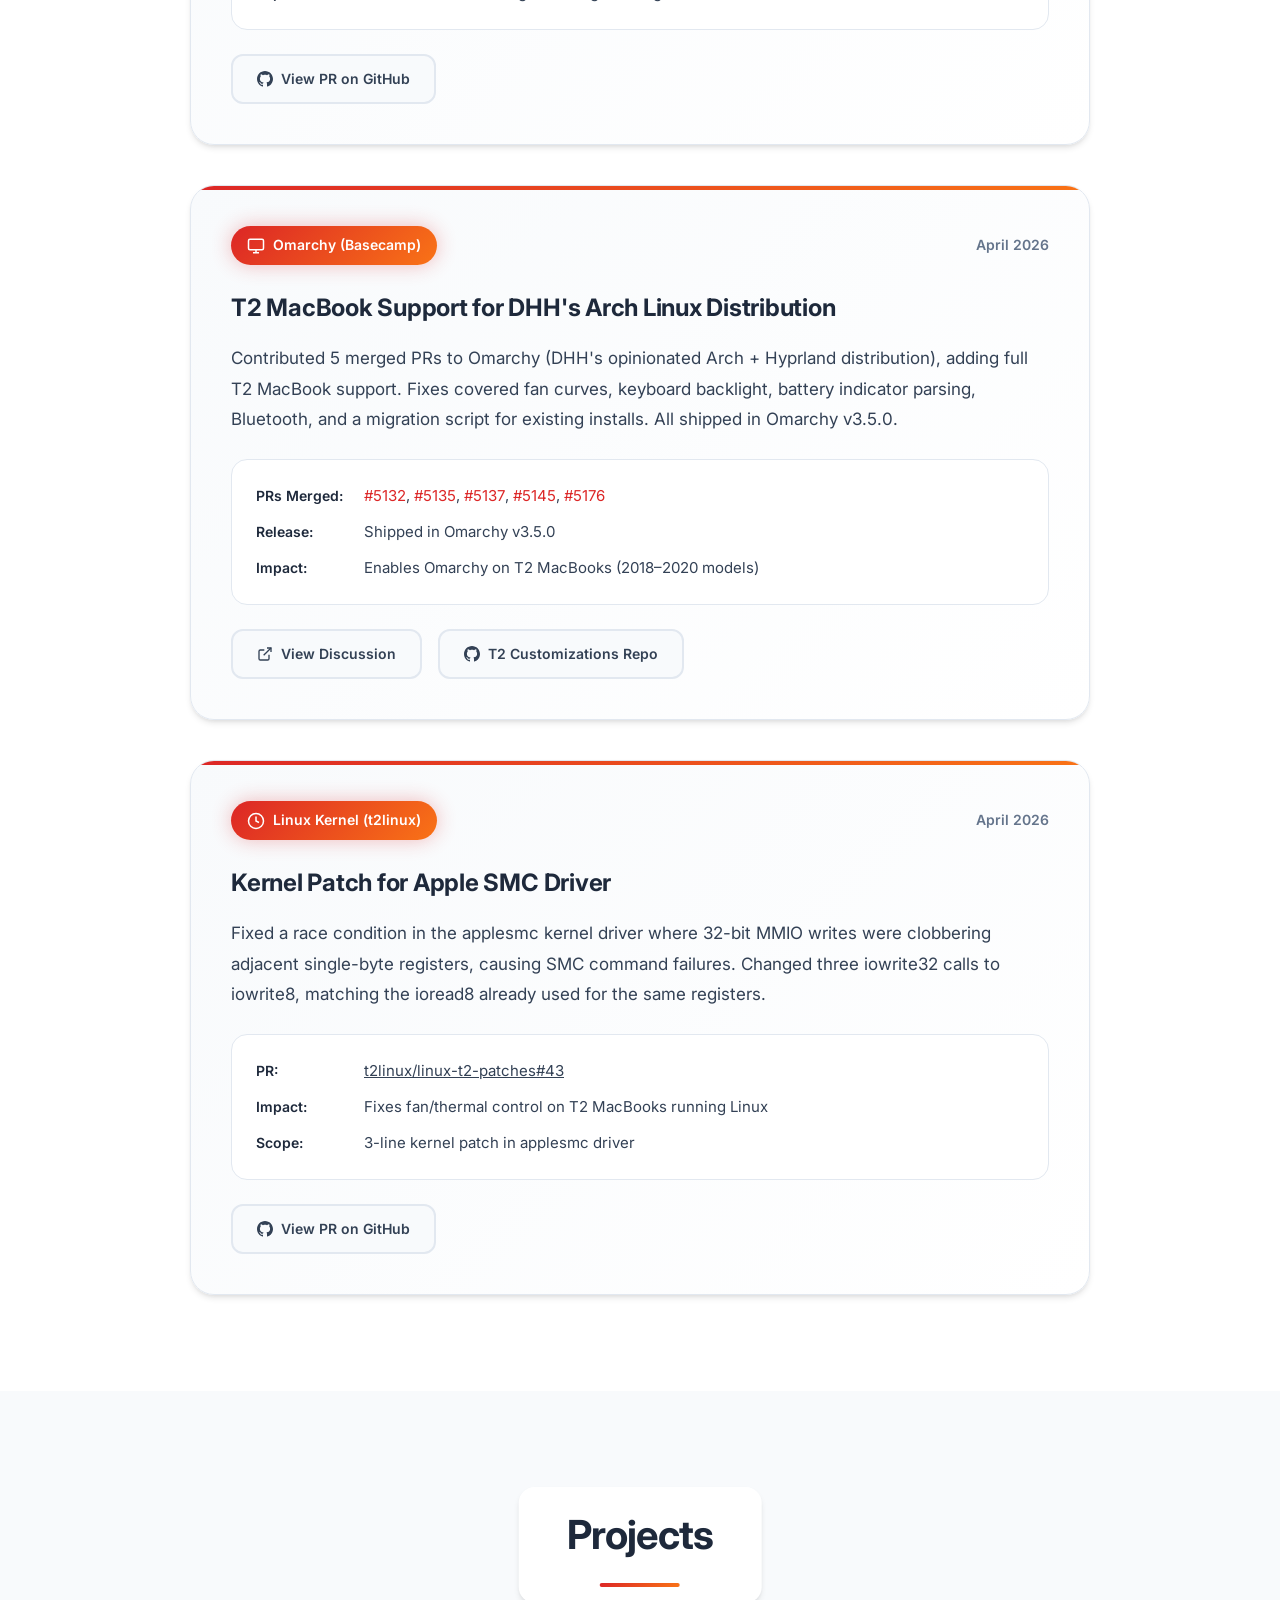
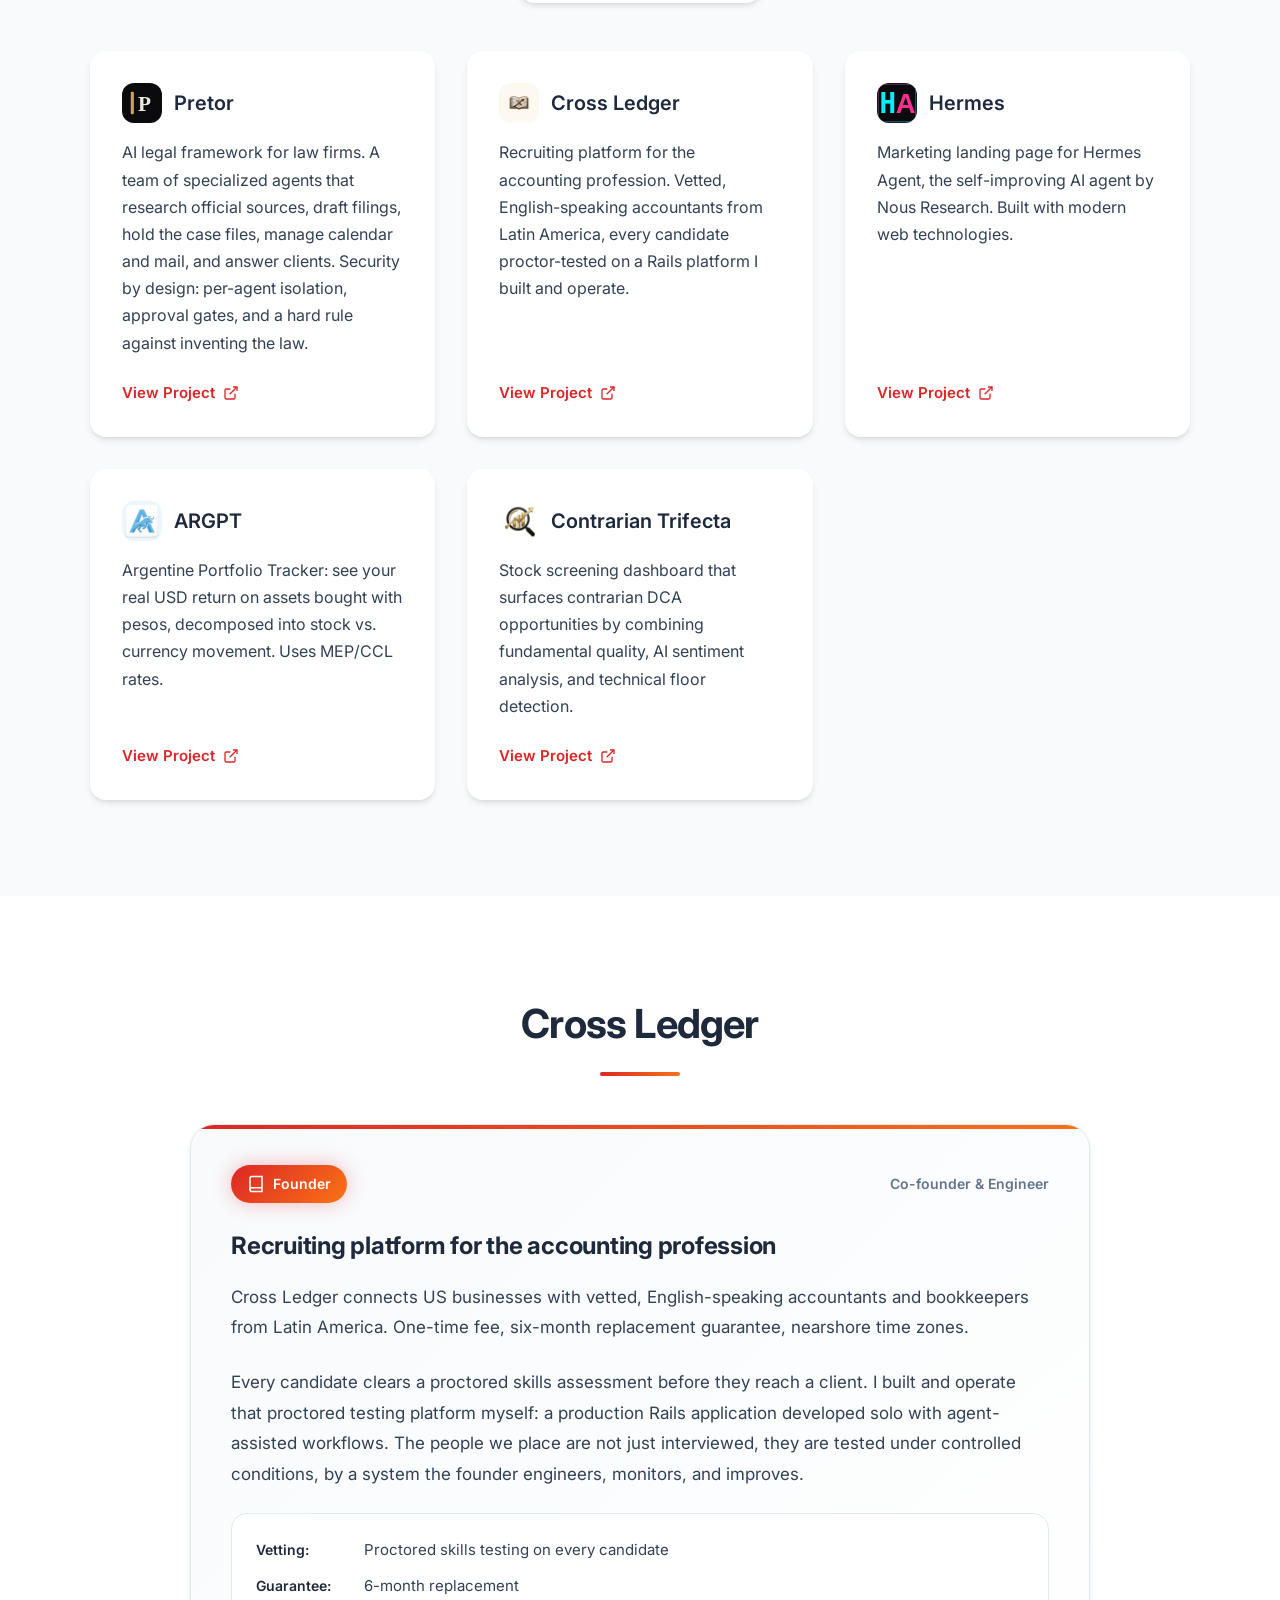
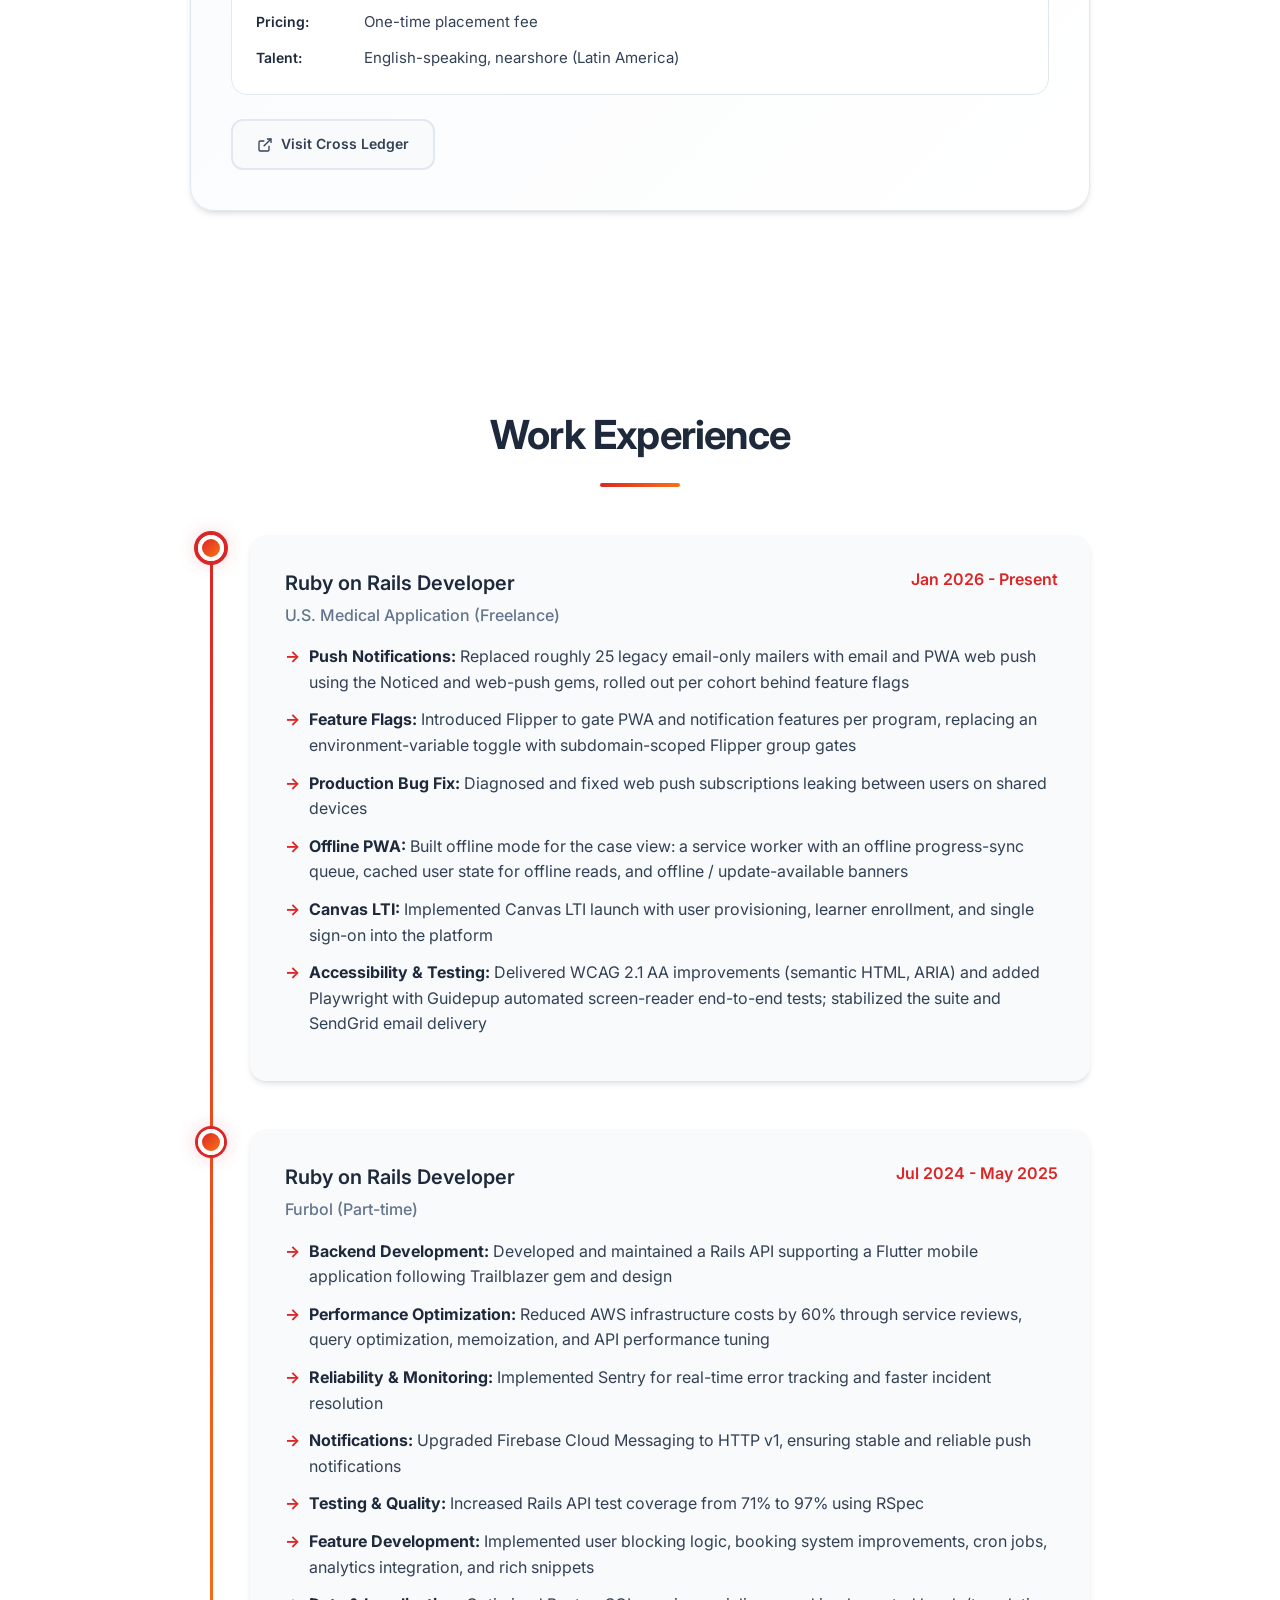
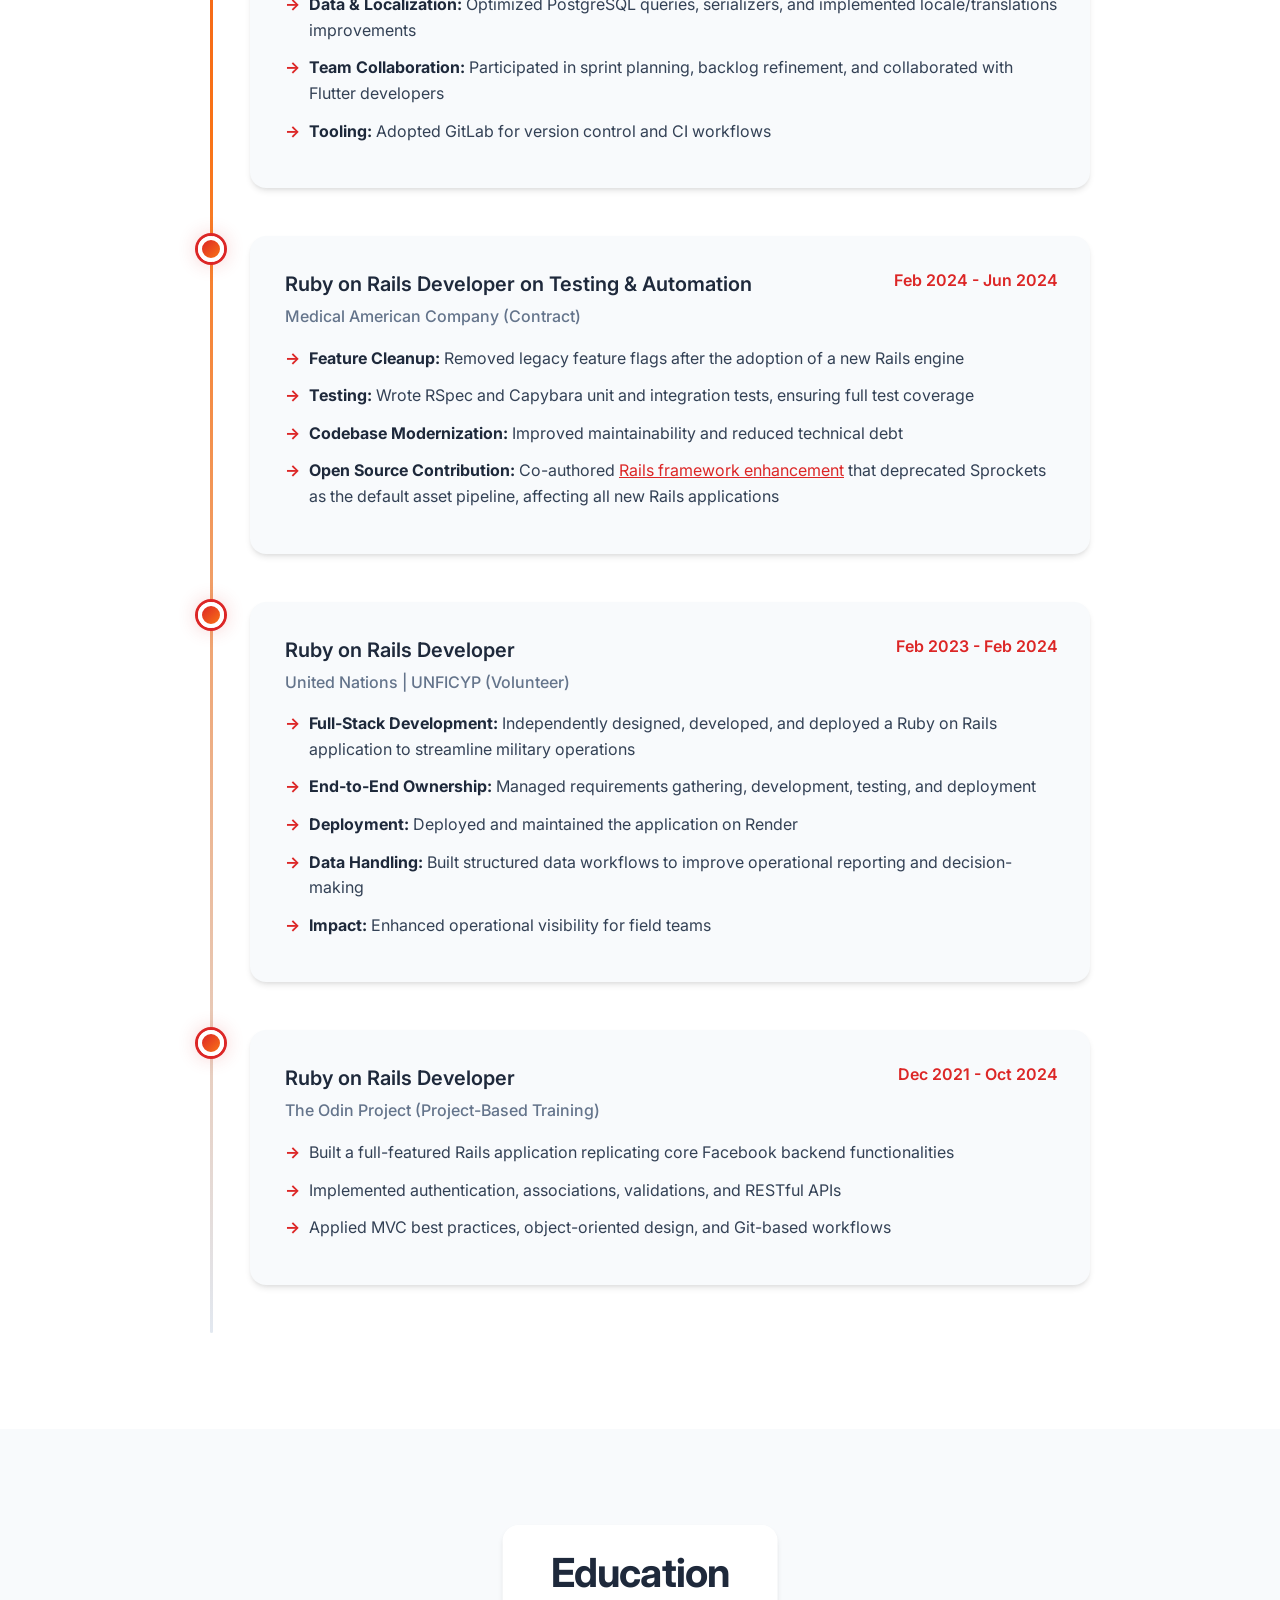
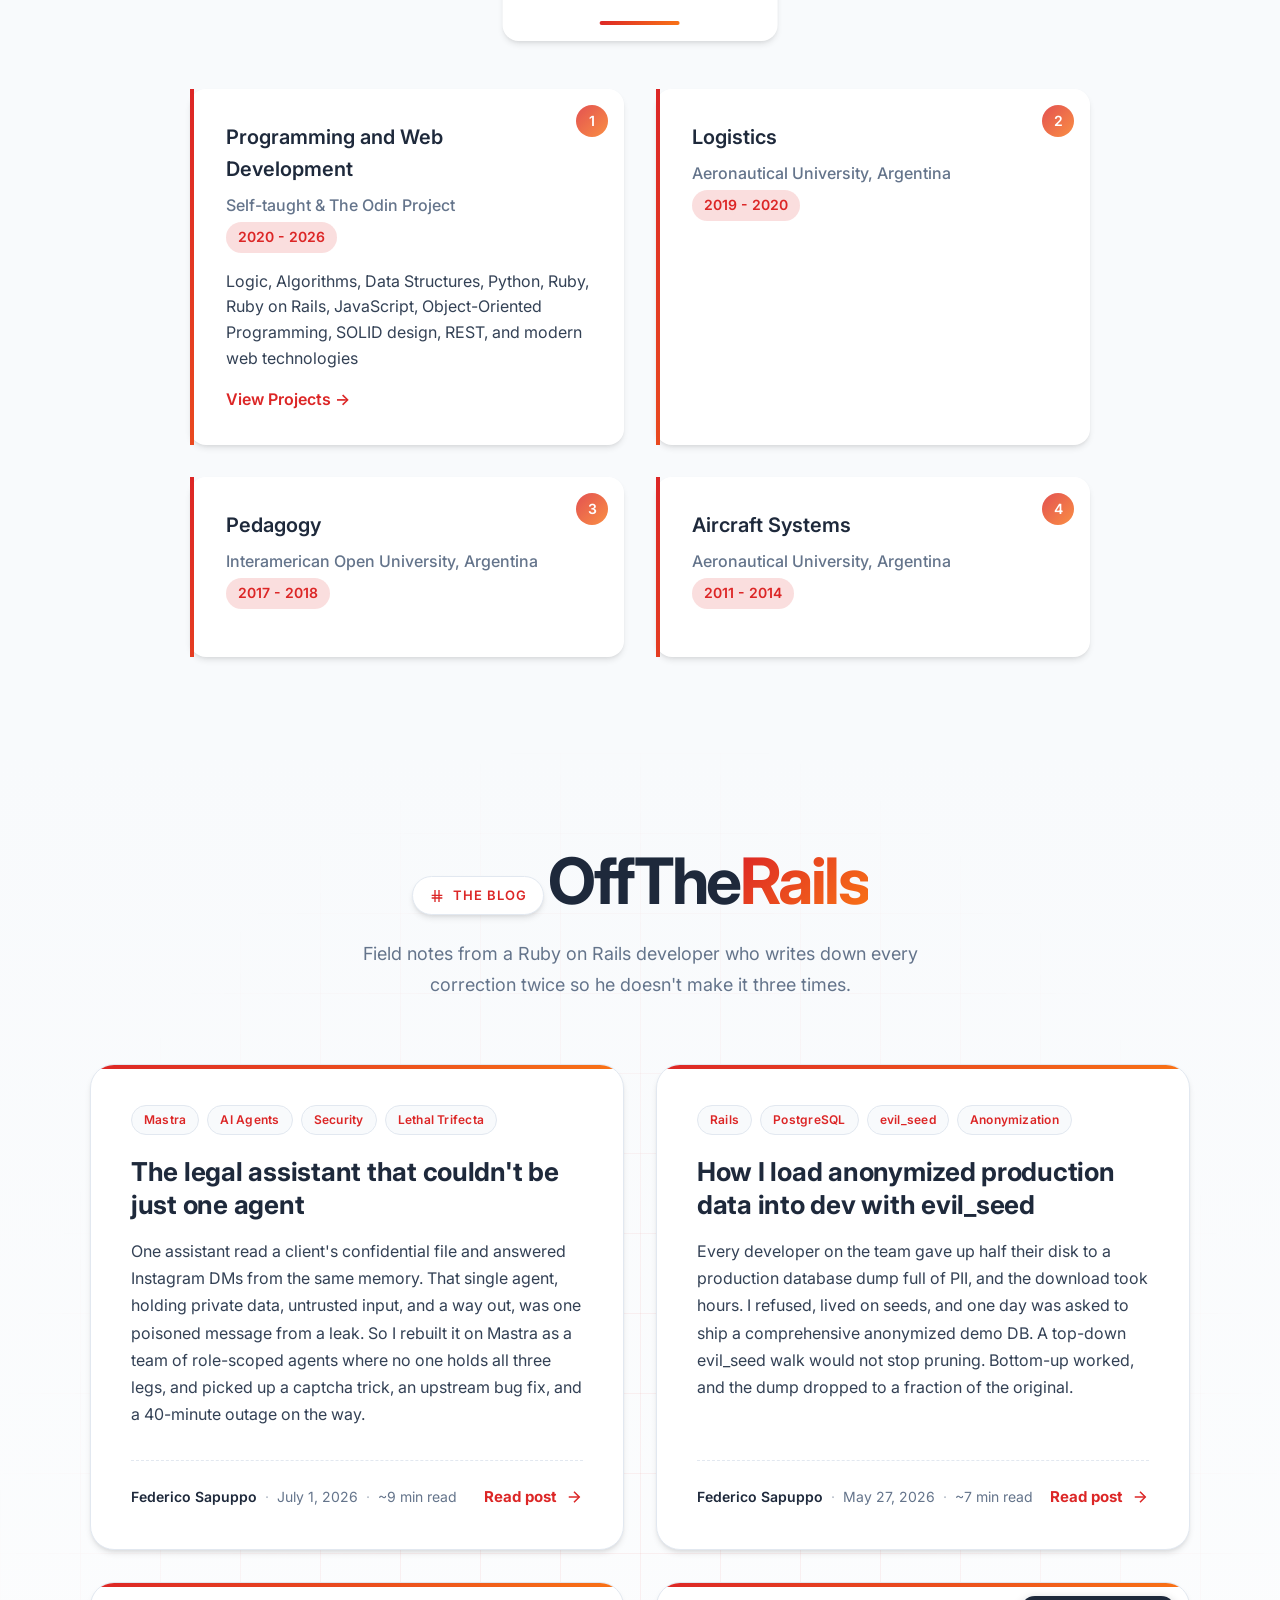
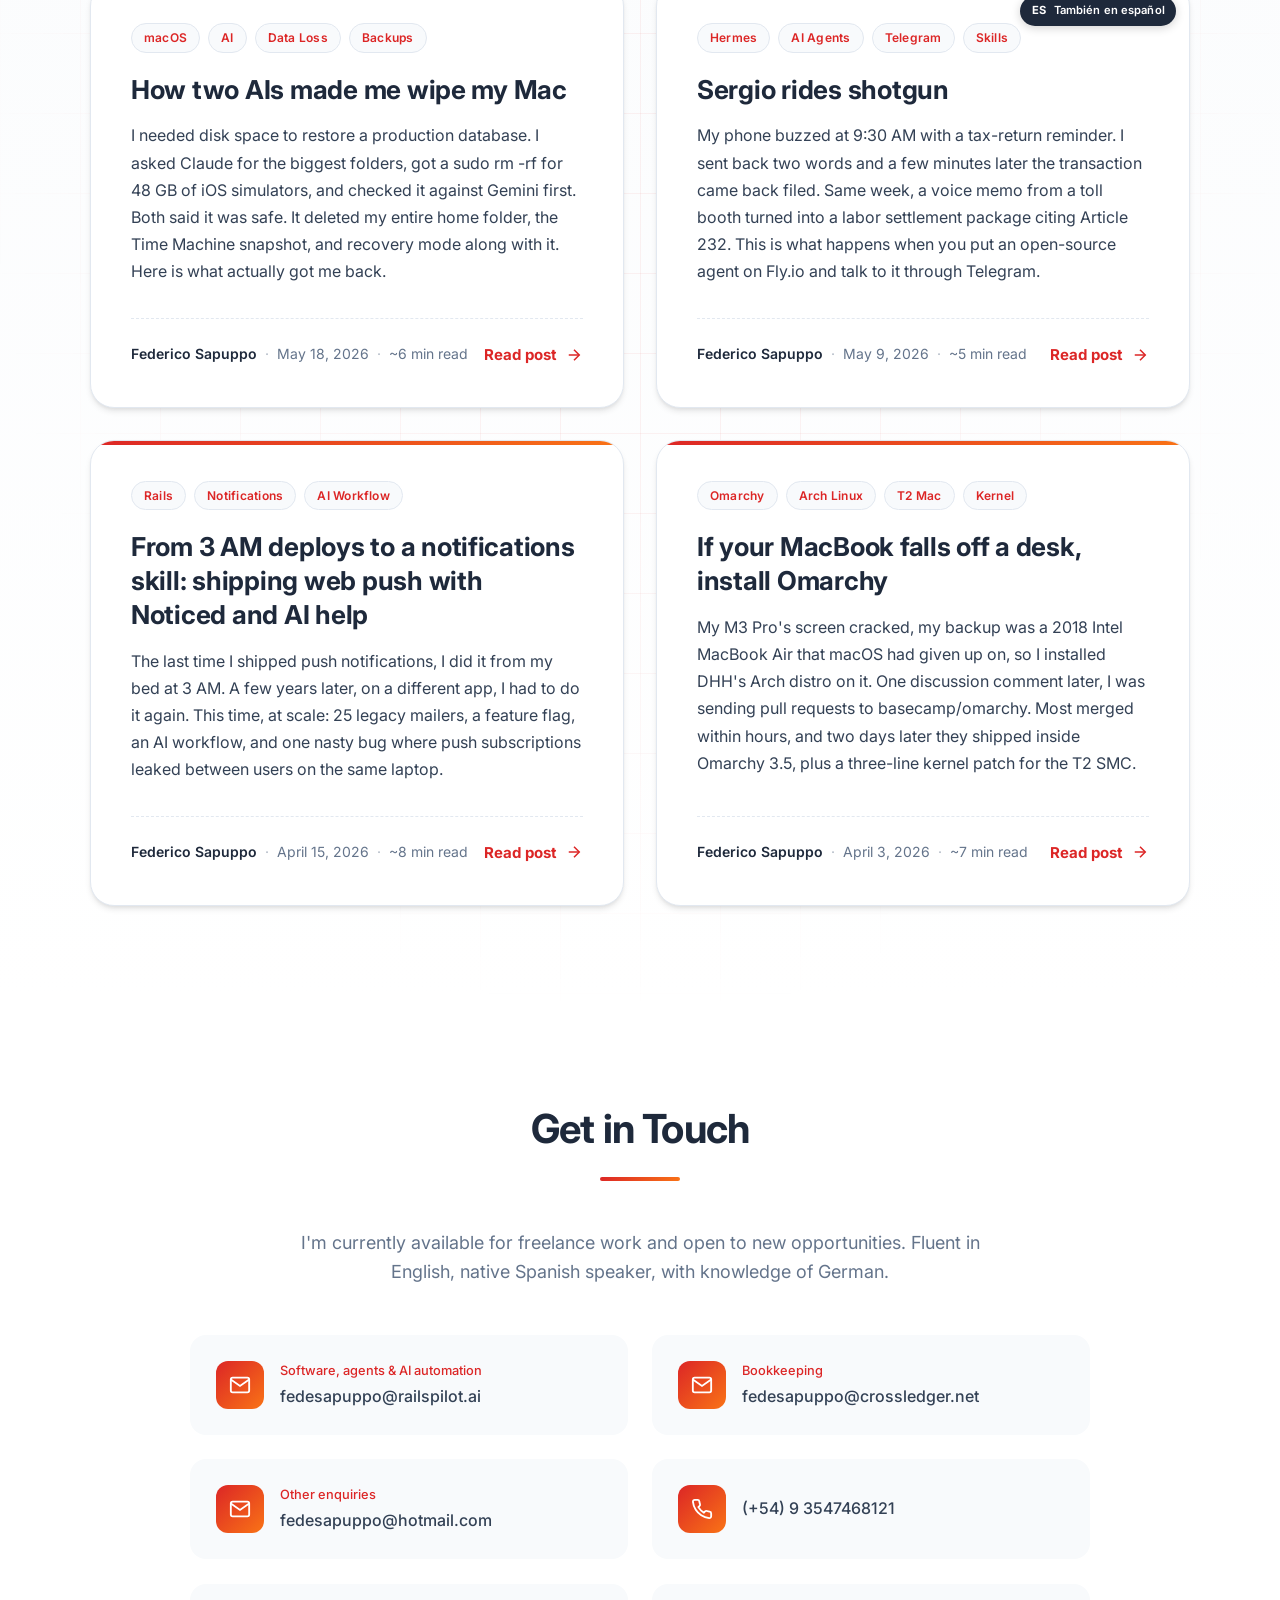
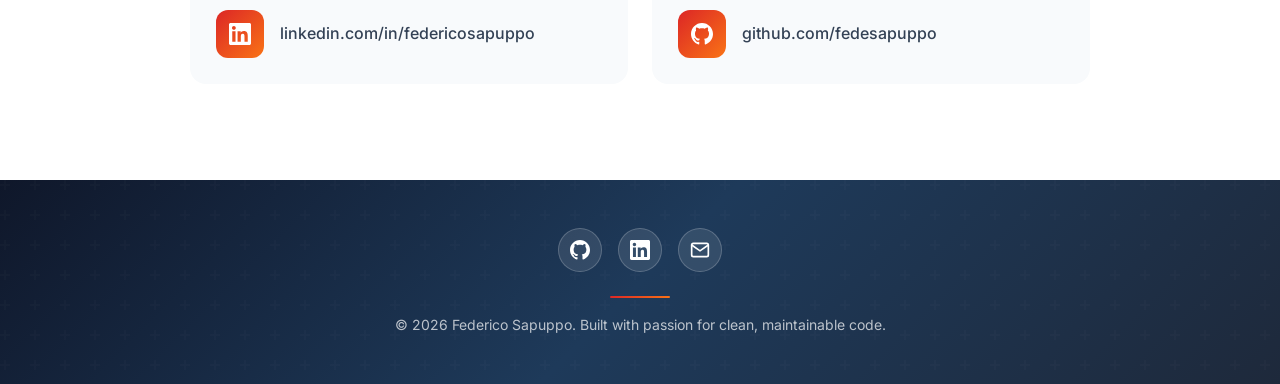
==== commit 3b4c537d: "noindex this copy: fedesapuppo.com is the live site This repo stopped being the deploy target when t" ====
--- a/index.html
+++ b/index.html
@@ -1,6 +1,7 @@
 <!DOCTYPE html>
 <html lang="en">
 <head>
+    <meta name="robots" content="noindex, nofollow">
     <meta charset="UTF-8">
     <meta name="viewport" content="width=device-width, initial-scale=1.0">
     <meta name="description" content="Federico Sapuppo, Senior Ruby on Rails developer and Rails core contributor. Co-founder of Cross Ledger. Working on agent orchestration and AI reliability engineering: evals, observability, and harness design for production LLM systems.">
--- a/styles.css
+++ b/styles.css
@@ -2446,6 +2446,106 @@
     border-radius: 2px;
 }
 
+/* Collapsible technical aside */
+.post-content details.post-details {
+    margin: 3.5rem 0 1.5rem;
+    border: 1px solid var(--border-color);
+    border-radius: 12px;
+    background: var(--bg-light);
+    box-shadow: var(--shadow);
+    overflow: hidden;
+}
+
+.post-content details.post-details > summary {
+    list-style: none;
+    cursor: pointer;
+    position: relative;
+    display: flex;
+    align-items: center;
+    gap: 0.85rem;
+    padding: 1.2rem 1.5rem 1.2rem 1.75rem;
+    font-size: 1.5rem;
+    font-weight: 700;
+    color: var(--secondary-color);
+    letter-spacing: -0.015em;
+    line-height: 1.3;
+    user-select: none;
+    -webkit-user-select: none;
+    transition: color 0.15s ease;
+}
+
+.post-content details.post-details > summary::-webkit-details-marker {
+    display: none;
+}
+
+.post-content details.post-details > summary::marker {
+    content: '';
+}
+
+.post-content details.post-details > summary::before {
+    content: '';
+    position: absolute;
+    left: 0;
+    top: 1.35rem;
+    bottom: 1.35rem;
+    width: 4px;
+    background: var(--gradient-primary);
+    border-radius: 0 2px 2px 0;
+}
+
+.post-content details.post-details > summary:hover {
+    color: var(--primary-color);
+}
+
+.post-content details.post-details > summary:focus-visible {
+    outline: 2px solid var(--primary-color);
+    outline-offset: -2px;
+}
+
+.post-content .post-details-tag {
+    font-size: 0.7rem;
+    font-weight: 600;
+    text-transform: uppercase;
+    letter-spacing: 0.06em;
+    color: var(--primary-color);
+    background: var(--accent-glow);
+    padding: 0.25rem 0.65rem;
+    border-radius: 999px;
+    white-space: nowrap;
+}
+
+.post-content .post-details-chevron {
+    margin-left: auto;
+    color: var(--text-light);
+    transition: transform 0.25s ease;
+    flex-shrink: 0;
+}
+
+.post-content details.post-details[open] > summary {
+    border-bottom: 1px solid var(--border-color);
+}
+
+.post-content details.post-details[open] > summary .post-details-chevron {
+    transform: rotate(180deg);
+}
+
+.post-content .post-details-body {
+    padding: 0.75rem 1.5rem 1.25rem;
+}
+
+.post-content .post-details-body > *:first-child {
+    margin-top: 0.75rem;
+}
+
+.post-content .post-details-body > *:last-child {
+    margin-bottom: 0;
+}
+
+.post-content .post-details-body pre[class*="language-"] {
+    margin-left: 0;
+    margin-right: 0;
+}
+
 .post-content h3 {
     font-size: 1.375rem;
     font-weight: 600;
@@ -2720,6 +2820,21 @@
         padding-left: 1rem;
     }
 
+    .post-content details.post-details > summary {
+        font-size: 1.25rem;
+        padding: 1rem 1.1rem 1rem 1.35rem;
+        gap: 0.6rem;
+    }
+
+    .post-content .post-details-body {
+        padding: 0.5rem 1.1rem 1rem;
+    }
+
+    .post-content .post-details-body pre[class*="language-"] {
+        margin-left: 0;
+        margin-right: 0;
+    }
+
     .post-content h3 {
         font-size: 1.25rem;
     }
